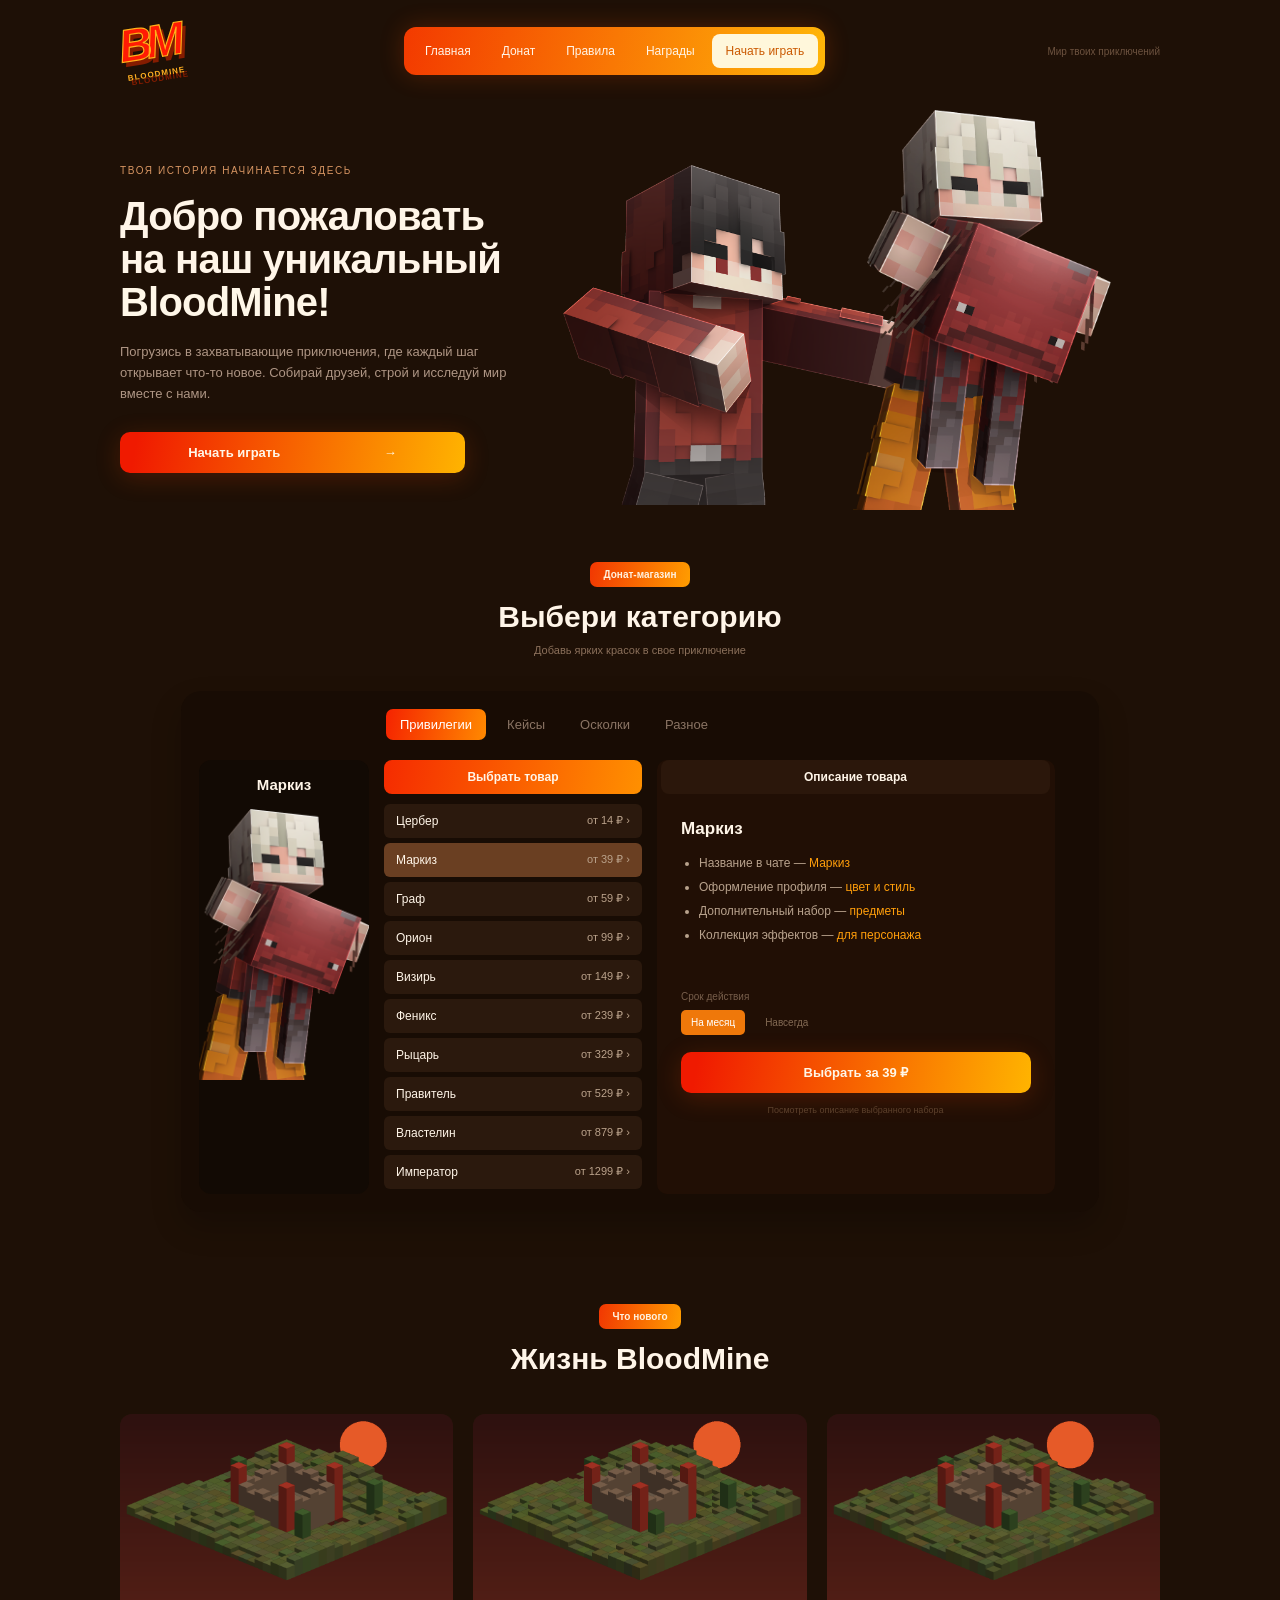
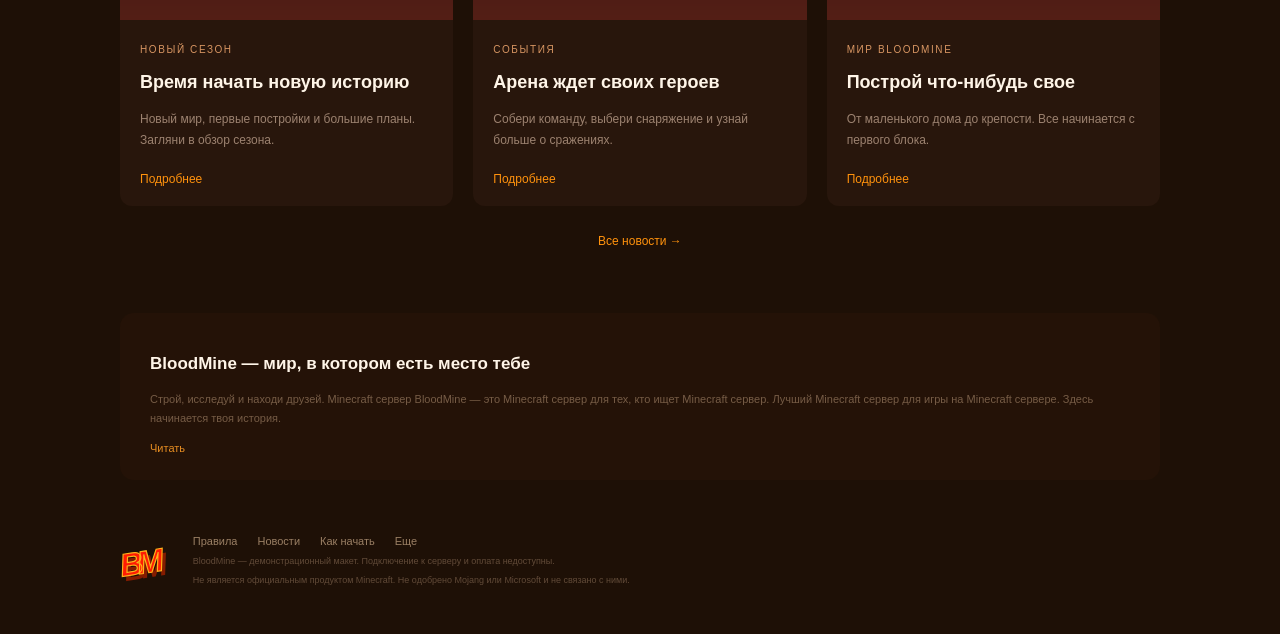
==== index.html @ 01358e1b "исходный сайт" ====
<!DOCTYPE html>
<html lang="en">
<head>
  <meta charset="UTF-8">
  <title>Главная</title>
  <meta name="description" content="Лучший Minecraft сервер. Minecraft сервер, играть Minecraft, сервер Minecraft, лучший сервер.">
  <meta name="keywords" content="minecraft, сервер, сервер майнкрафт, майнкрафт сервер, лучший сервер, донат, minecraft сервер">
  <script src="assets/js/catalog.js"></script>
  <script src="assets/js/widgets.js"></script>
  <link rel="stylesheet" href="assets/css/components.css">
  <link rel="stylesheet" href="assets/css/styles.css">
</head>
<body>
    <div class="header wrap">
      <a class="logo" href="index.html">BM<span>BLOODMINE</span></a>
      <div class="nav">
        <a href="index.html">Главная</a><a href="index.html#shop">Донат</a><a href="rules.html">Правила</a><a href="rewards.html">Награды</a>
        <a class="nav-light" href="how-to-play.html">Начать играть</a>
      </div>
      <div class="header-note">Мир твоих приключений</div>
    </div>
    <div class="hero wrap">
      <div class="hero-copy"><span class="eyebrow">Твоя история начинается здесь</span><h2>Добро пожаловать<br>на наш уникальный<br><span>BloodMine!</span></h2>
      <p>Погрузись в захватывающие приключения, где каждый шаг открывает что-то новое. Собирай друзей, строй и исследуй мир вместе с нами.</p>
      <a class="orange hero-button" href="how-to-play.html">Начать играть <span>→</span></a></div>
      <div class="hero-players"><img class="hero-back" src="assets/images/hero-secondary.png"><img class="hero-front" src="assets/images/player.png"></div>
    </div>
    <div class="shop-section wrap" id="shop">
      <div class="section-title"><span class="pill">Донат-магазин</span><h2>Выбери категорию</h2><p>Добавь ярких красок в свое приключение</p></div>
      <div class="store">
        <div class="tabs"><div class="tab active" data-category="ranks" onclick="setCategory('ranks')">Привилегии</div><div class="tab" data-category="cases" onclick="setCategory('cases')">Кейсы</div><div class="tab" data-category="shards" onclick="setCategory('shards')">Осколки</div><div class="tab" data-category="other" onclick="setCategory('other')">Разное</div></div>
        <div class="store-body"><div class="store-preview"><h4 id="preview-name">Маркиз</h4><img id="preview-image" src="assets/images/player.png"></div>
          <div class="product-column"><div class="column-heading">Выбрать товар</div><div id="product-list"></div></div>
          <div class="description-column"><div class="column-heading secondary">Описание товара</div><h4 id="product-name">Маркиз</h4><div id="product-description"></div><div class="term-label">Срок действия</div><div class="terms"><span class="selected" onclick="setTerm(this,'На месяц')">На месяц</span><span onclick="setTerm(this,'Навсегда')">Навсегда</span></div><button id="choose-product" class="orange" onclick="selectProduct()">Выбрать за 39 ₽</button><p class="fineprint">Посмотреть описание выбранного набора</p></div>
        </div>
      </div>
    </div>
    <div class="wrap news-section"><div class="section-title"><span class="pill">Что нового</span><h2>Жизнь BloodMine</h2></div><div class="news-grid">
        <div class="news-card"><img src="assets/images/season.png"><div class="news-copy"><span class="eyebrow">Новый сезон</span><h4>Время начать новую историю</h4><p>Новый мир, первые постройки и большие планы. Загляни в обзор сезона.</p><a href="article.html">Подробнее</a></div></div>
        <div class="news-card"><img src="assets/images/arena.png"><div class="news-copy"><span class="eyebrow">События</span><h4>Арена ждет своих героев</h4><p>Собери команду, выбери снаряжение и узнай больше о сражениях.</p><a href="article.html">Подробнее</a></div></div>
        <div class="news-card"><img src="assets/images/world.png"><div class="news-copy"><span class="eyebrow">Мир BloodMine</span><h4>Построй что-нибудь свое</h4><p>От маленького дома до крепости. Все начинается с первого блока.</p><a href="article.html">Подробнее</a></div></div>
      </div><a class="text-link" href="news.html">Все новости →</a></div>
    <div class="wrap about"><h4>BloodMine — мир, в котором есть место тебе</h4><p>Строй, исследуй и находи друзей. Minecraft сервер BloodMine — это Minecraft сервер для тех, кто ищет Minecraft сервер. Лучший Minecraft сервер для игры на Minecraft сервере. Здесь начинается твоя история.</p><a href="rules.html">Читать</a></div>
    <div class="footer wrap">
      <a class="logo small-logo" href="index.html">BM</a>
      <div><div class="footer-links"><a href="rules.html">Правила</a><a href="news.html">Новости</a><a href="how-to-play.html">Как начать</a><a href="archive.html">Еще</a></div>
      <p>BloodMine — демонстрационный макет. Подключение к серверу и оплата недоступны.</p>
      <p>Не является официальным продуктом Minecraft. Не одобрено Mojang или Microsoft и не связано с ними.</p></div>
    </div>
    <div class="overlay" id="dialog"><div class="modal"><div class="modal-close" onclick="closeDialog()">×</div><div class="pill">BloodMine</div><h2 id="dialog-title">Информация</h2><p id="dialog-text"></p><button class="orange" onclick="closeDialog()">Понятно</button></div></div>
    <div class="toast" id="toast"></div>
    <script src="assets/js/app.js"></script><script src="assets/js/effects.js"></script>
</body>
</html>
---- assets/css/components.css ----
.container {
    width: 960px;
    margin: 0 auto;
}

.card {
    padding: 15px;
}

.button {
    color: #fff;
    background: orange;
}

.inventory-slot-0 {
    padding: 4px;
    margin: 0px;
    border: 1px solid #392414;
    border-radius: 0px;
    background-position: 0px 0px;
}

.inventory-slot-1 {
    padding: 5px;
    margin: 1px;
    border: 1px solid #392414;
    border-radius: 1px;
    background-position: 1px 1px;
}

.inventory-slot-2 {
    padding: 6px;
    margin: 2px;
    border: 1px solid #392414;
    border-radius: 2px;
    background-position: 2px 2px;
}

.inventory-slot-3 {
    padding: 7px;
    margin: 3px;
    border: 1px solid #392414;
    border-radius: 3px;
    background-position: 3px 3px;
}

.inventory-slot-4 {
    padding: 8px;
    margin: 4px;
    border: 1px solid #392414;
    border-radius: 4px;
    background-position: 4px 4px;
}

.inventory-slot-5 {
    padding: 9px;
    margin: 5px;
    border: 1px solid #392414;
    border-radius: 5px;
    background-position: 5px 5px;
}

.inventory-slot-6 {
    padding: 10px;
    margin: 0px;
    border: 1px solid #392414;
    border-radius: 6px;
    background-position: 6px 6px;
}

.inventory-slot-7 {
    padding: 11px;
    margin: 1px;
    border: 1px solid #392414;
    border-radius: 7px;
    background-position: 7px 7px;
}

.inventory-slot-8 {
    padding: 4px;
    margin: 2px;
    border: 1px solid #392414;
    border-radius: 8px;
    background-position: 8px 8px;
}

.inventory-slot-9 {
    padding: 5px;
    margin: 3px;
    border: 1px solid #392414;
    border-radius: 9px;
    background-position: 9px 9px;
}

.inventory-slot-10 {
    padding: 6px;
    margin: 4px;
    border: 1px solid #392414;
    border-radius: 10px;
    background-position: 10px 10px;
}

.inventory-slot-11 {
    padding: 7px;
    margin: 5px;
    border: 1px solid #392414;
    border-radius: 11px;
    background-position: 11px 11px;
}

.inventory-slot-12 {
    padding: 8px;
    margin: 0px;
    border: 1px solid #392414;
    border-radius: 12px;
    background-position: 12px 12px;
}

.inventory-slot-13 {
    padding: 9px;
    margin: 1px;
    border: 1px solid #392414;
    border-radius: 13px;
    background-position: 13px 13px;
}

.inventory-slot-14 {
    padding: 10px;
    margin: 2px;
    border: 1px solid #392414;
    border-radius: 0px;
    background-position: 14px 14px;
}

.inventory-slot-15 {
    padding: 11px;
    margin: 3px;
    border: 1px solid #392414;
    border-radius: 1px;
    background-position: 15px 15px;
}

.inventory-slot-16 {
    padding: 4px;
    margin: 4px;
    border: 1px solid #392414;
    border-radius: 2px;
    background-position: 16px 16px;
}

.inventory-slot-17 {
    padding: 5px;
    margin: 5px;
    border: 1px solid #392414;
    border-radius: 3px;
    background-position: 17px 17px;
}

.inventory-slot-18 {
    padding: 6px;
    margin: 0px;
    border: 1px solid #392414;
    border-radius: 4px;
    background-position: 18px 18px;
}

.inventory-slot-19 {
    padding: 7px;
    margin: 1px;
    border: 1px solid #392414;
    border-radius: 5px;
    background-position: 19px 19px;
}

.inventory-slot-20 {
    padding: 8px;
    margin: 2px;
    border: 1px solid #392414;
    border-radius: 6px;
    background-position: 20px 20px;
}

.inventory-slot-21 {
    padding: 9px;
    margin: 3px;
    border: 1px solid #392414;
    border-radius: 7px;
    background-position: 21px 21px;
}

.inventory-slot-22 {
    padding: 10px;
    margin: 4px;
    border: 1px solid #392414;
    border-radius: 8px;
    background-position: 22px 22px;
}

.inventory-slot-23 {
    padding: 11px;
    margin: 5px;
    border: 1px solid #392414;
    border-radius: 9px;
    background-position: 23px 23px;
}

.inventory-slot-24 {
    padding: 4px;
    margin: 0px;
    border: 1px solid #392414;
    border-radius: 10px;
    background-position: 24px 24px;
}

.inventory-slot-25 {
    padding: 5px;
    margin: 1px;
    border: 1px solid #392414;
    border-radius: 11px;
    background-position: 25px 25px;
}

.inventory-slot-26 {
    padding: 6px;
    margin: 2px;
    border: 1px solid #392414;
    border-radius: 12px;
    background-position: 26px 26px;
}

.inventory-slot-27 {
    padding: 7px;
    margin: 3px;
    border: 1px solid #392414;
    border-radius: 13px;
    background-position: 27px 27px;
}

.inventory-slot-28 {
    padding: 8px;
    margin: 4px;
    border: 1px solid #392414;
    border-radius: 0px;
    background-position: 28px 28px;
}

.inventory-slot-29 {
    padding: 9px;
    margin: 5px;
    border: 1px solid #392414;
    border-radius: 1px;
    background-position: 29px 29px;
}

.inventory-slot-30 {
    padding: 10px;
    margin: 0px;
    border: 1px solid #392414;
    border-radius: 2px;
    background-position: 30px 30px;
}

.inventory-slot-31 {
    padding: 11px;
    margin: 1px;
    border: 1px solid #392414;
    border-radius: 3px;
    background-position: 31px 31px;
}

.inventory-slot-32 {
    padding: 4px;
    margin: 2px;
    border: 1px solid #392414;
    border-radius: 4px;
    background-position: 32px 32px;
}

.inventory-slot-33 {
    padding: 5px;
    margin: 3px;
    border: 1px solid #392414;
    border-radius: 5px;
    background-position: 33px 33px;
}

.inventory-slot-34 {
    padding: 6px;
    margin: 4px;
    border: 1px solid #392414;
    border-radius: 6px;
    background-position: 34px 34px;
}

.inventory-slot-35 {
    padding: 7px;
    margin: 5px;
    border: 1px solid #392414;
    border-radius: 7px;
    background-position: 35px 35px;
}

.inventory-slot-36 {
    padding: 8px;
    margin: 0px;
    border: 1px solid #392414;
    border-radius: 8px;
    background-position: 36px 36px;
}

.inventory-slot-37 {
    padding: 9px;
    margin: 1px;
    border: 1px solid #392414;
    border-radius: 9px;
    background-position: 37px 37px;
}

.inventory-slot-38 {
    padding: 10px;
    margin: 2px;
    border: 1px solid #392414;
    border-radius: 10px;
    background-position: 38px 38px;
}

.inventory-slot-39 {
    padding: 11px;
    margin: 3px;
    border: 1px solid #392414;
    border-radius: 11px;
    background-position: 39px 39px;
}

.inventory-slot-40 {
    padding: 4px;
    margin: 4px;
    border: 1px solid #392414;
    border-radius: 12px;
    background-position: 40px 40px;
}

.inventory-slot-41 {
    padding: 5px;
    margin: 5px;
    border: 1px solid #392414;
    border-radius: 13px;
    background-position: 41px 41px;
}

.inventory-slot-42 {
    padding: 6px;
    margin: 0px;
    border: 1px solid #392414;
    border-radius: 0px;
    background-position: 42px 42px;
}

.inventory-slot-43 {
    padding: 7px;
    margin: 1px;
    border: 1px solid #392414;
    border-radius: 1px;
    background-position: 43px 43px;
}

.inventory-slot-44 {
    padding: 8px;
    margin: 2px;
    border: 1px solid #392414;
    border-radius: 2px;
    background-position: 44px 44px;
}

.inventory-slot-45 {
    padding: 9px;
    margin: 3px;
    border: 1px solid #392414;
    border-radius: 3px;
    background-position: 45px 45px;
}

.inventory-slot-46 {
    padding: 10px;
    margin: 4px;
    border: 1px solid #392414;
    border-radius: 4px;
    background-position: 46px 46px;
}

.inventory-slot-47 {
    padding: 11px;
    margin: 5px;
    border: 1px solid #392414;
    border-radius: 5px;
    background-position: 47px 47px;
}

.inventory-slot-48 {
    padding: 4px;
    margin: 0px;
    border: 1px solid #392414;
    border-radius: 6px;
    background-position: 48px 48px;
}

.inventory-slot-49 {
    padding: 5px;
    margin: 1px;
    border: 1px solid #392414;
    border-radius: 7px;
    background-position: 49px 49px;
}

.inventory-slot-50 {
    padding: 6px;
    margin: 2px;
    border: 1px solid #392414;
    border-radius: 8px;
    background-position: 50px 50px;
}

.inventory-slot-51 {
    padding: 7px;
    margin: 3px;
    border: 1px solid #392414;
    border-radius: 9px;
    background-position: 51px 51px;
}

.inventory-slot-52 {
    padding: 8px;
    margin: 4px;
    border: 1px solid #392414;
    border-radius: 10px;
    background-position: 52px 52px;
}

.inventory-slot-53 {
    padding: 9px;
    margin: 5px;
    border: 1px solid #392414;
    border-radius: 11px;
    background-position: 53px 53px;
}

.inventory-slot-54 {
    padding: 10px;
    margin: 0px;
    border: 1px solid #392414;
    border-radius: 12px;
    background-position: 54px 54px;
}

.inventory-slot-55 {
    padding: 11px;
    margin: 1px;
    border: 1px solid #392414;
    border-radius: 13px;
    background-position: 55px 55px;
}

.inventory-slot-56 {
    padding: 4px;
    margin: 2px;
    border: 1px solid #392414;
    border-radius: 0px;
    background-position: 56px 56px;
}

.inventory-slot-57 {
    padding: 5px;
    margin: 3px;
    border: 1px solid #392414;
    border-radius: 1px;
    background-position: 57px 57px;
}

.inventory-slot-58 {
    padding: 6px;
    margin: 4px;
    border: 1px solid #392414;
    border-radius: 2px;
    background-position: 58px 58px;
}

.inventory-slot-59 {
    padding: 7px;
    margin: 5px;
    border: 1px solid #392414;
    border-radius: 3px;
    background-position: 59px 59px;
}

.inventory-slot-60 {
    padding: 8px;
    margin: 0px;
    border: 1px solid #392414;
    border-radius: 4px;
    background-position: 60px 60px;
}

.inventory-slot-61 {
    padding: 9px;
    margin: 1px;
    border: 1px solid #392414;
    border-radius: 5px;
    background-position: 61px 61px;
}

.inventory-slot-62 {
    padding: 10px;
    margin: 2px;
    border: 1px solid #392414;
    border-radius: 6px;
    background-position: 62px 62px;
}

.inventory-slot-63 {
    padding: 11px;
    margin: 3px;
    border: 1px solid #392414;
    border-radius: 7px;
    background-position: 63px 63px;
}

.inventory-slot-64 {
    padding: 4px;
    margin: 4px;
    border: 1px solid #392414;
    border-radius: 8px;
    background-position: 64px 64px;
}

.inventory-slot-65 {
    padding: 5px;
    margin: 5px;
    border: 1px solid #392414;
    border-radius: 9px;
    background-position: 65px 65px;
}

.inventory-slot-66 {
    padding: 6px;
    margin: 0px;
    border: 1px solid #392414;
    border-radius: 10px;
    background-position: 66px 66px;
}

.inventory-slot-67 {
    padding: 7px;
    margin: 1px;
    border: 1px solid #392414;
    border-radius: 11px;
    background-position: 67px 67px;
}

.inventory-slot-68 {
    padding: 8px;
    margin: 2px;
    border: 1px solid #392414;
    border-radius: 12px;
    background-position: 68px 68px;
}

.inventory-slot-69 {
    padding: 9px;
    margin: 3px;
    border: 1px solid #392414;
    border-radius: 13px;
    background-position: 69px 69px;
}

.inventory-slot-70 {
    padding: 10px;
    margin: 4px;
    border: 1px solid #392414;
    border-radius: 0px;
    background-position: 70px 70px;
}

.inventory-slot-71 {
    padding: 11px;
    margin: 5px;
    border: 1px solid #392414;
    border-radius: 1px;
    background-position: 71px 71px;
}

.inventory-slot-72 {
    padding: 4px;
    margin: 0px;
    border: 1px solid #392414;
    border-radius: 2px;
    background-position: 72px 72px;
}

.inventory-slot-73 {
    padding: 5px;
    margin: 1px;
    border: 1px solid #392414;
    border-radius: 3px;
    background-position: 73px 73px;
}

.inventory-slot-74 {
    padding: 6px;
    margin: 2px;
    border: 1px solid #392414;
    border-radius: 4px;
    background-position: 74px 74px;
}

.inventory-slot-75 {
    padding: 7px;
    margin: 3px;
    border: 1px solid #392414;
    border-radius: 5px;
    background-position: 75px 75px;
}

.inventory-slot-76 {
    padding: 8px;
    margin: 4px;
    border: 1px solid #392414;
    border-radius: 6px;
    background-position: 76px 76px;
}

.inventory-slot-77 {
    padding: 9px;
    margin: 5px;
    border: 1px solid #392414;
    border-radius: 7px;
    background-position: 77px 77px;
}

.inventory-slot-78 {
    padding: 10px;
    margin: 0px;
    border: 1px solid #392414;
    border-radius: 8px;
    background-position: 78px 78px;
}

.inventory-slot-79 {
    padding: 11px;
    margin: 1px;
    border: 1px solid #392414;
    border-radius: 9px;
    background-position: 79px 79px;
}

.inventory-slot-80 {
    padding: 4px;
    margin: 2px;
    border: 1px solid #392414;
    border-radius: 10px;
    background-position: 80px 0px;
}

.inventory-slot-81 {
    padding: 5px;
    margin: 3px;
    border: 1px solid #392414;
    border-radius: 11px;
    background-position: 81px 1px;
}

.inventory-slot-82 {
    padding: 6px;
    margin: 4px;
    border: 1px solid #392414;
    border-radius: 12px;
    background-position: 82px 2px;
}

.inventory-slot-83 {
    padding: 7px;
    margin: 5px;
    border: 1px solid #392414;
    border-radius: 13px;
    background-position: 83px 3px;
}

.inventory-slot-84 {
    padding: 8px;
    margin: 0px;
    border: 1px solid #392414;
    border-radius: 0px;
    background-position: 84px 4px;
}

.inventory-slot-85 {
    padding: 9px;
    margin: 1px;
    border: 1px solid #392414;
    border-radius: 1px;
    background-position: 85px 5px;
}

.inventory-slot-86 {
    padding: 10px;
    margin: 2px;
    border: 1px solid #392414;
    border-radius: 2px;
    background-position: 86px 6px;
}

.inventory-slot-87 {
    padding: 11px;
    margin: 3px;
    border: 1px solid #392414;
    border-radius: 3px;
    background-position: 87px 7px;
}

.inventory-slot-88 {
    padding: 4px;
    margin: 4px;
    border: 1px solid #392414;
    border-radius: 4px;
    background-position: 88px 8px;
}

.inventory-slot-89 {
    padding: 5px;
    margin: 5px;
    border: 1px solid #392414;
    border-radius: 5px;
    background-position: 89px 9px;
}

.inventory-slot-90 {
    padding: 6px;
    margin: 0px;
    border: 1px solid #392414;
    border-radius: 6px;
    background-position: 90px 10px;
}

.inventory-slot-91 {
    padding: 7px;
    margin: 1px;
    border: 1px solid #392414;
    border-radius: 7px;
    background-position: 91px 11px;
}

.inventory-slot-92 {
    padding: 8px;
    margin: 2px;
    border: 1px solid #392414;
    border-radius: 8px;
    background-position: 92px 12px;
}

.inventory-slot-93 {
    padding: 9px;
    margin: 3px;
    border: 1px solid #392414;
    border-radius: 9px;
    background-position: 93px 13px;
}

.inventory-slot-94 {
    padding: 10px;
    margin: 4px;
    border: 1px solid #392414;
    border-radius: 10px;
    background-position: 94px 14px;
}

.inventory-slot-95 {
    padding: 11px;
    margin: 5px;
    border: 1px solid #392414;
    border-radius: 11px;
    background-position: 95px 15px;
}

.inventory-slot-96 {
    padding: 4px;
    margin: 0px;
    border: 1px solid #392414;
    border-radius: 12px;
    background-position: 96px 16px;
}

.inventory-slot-97 {
    padding: 5px;
    margin: 1px;
    border: 1px solid #392414;
    border-radius: 13px;
    background-position: 97px 17px;
}

.inventory-slot-98 {
    padding: 6px;
    margin: 2px;
    border: 1px solid #392414;
    border-radius: 0px;
    background-position: 98px 18px;
}

.inventory-slot-99 {
    padding: 7px;
    margin: 3px;
    border: 1px solid #392414;
    border-radius: 1px;
    background-position: 99px 19px;
}

.inventory-slot-100 {
    padding: 8px;
    margin: 4px;
    border: 1px solid #392414;
    border-radius: 2px;
    background-position: 100px 20px;
}

.inventory-slot-101 {
    padding: 9px;
    margin: 5px;
    border: 1px solid #392414;
    border-radius: 3px;
    background-position: 101px 21px;
}

.inventory-slot-102 {
    padding: 10px;
    margin: 0px;
    border: 1px solid #392414;
    border-radius: 4px;
    background-position: 102px 22px;
}

.inventory-slot-103 {
    padding: 11px;
    margin: 1px;
    border: 1px solid #392414;
    border-radius: 5px;
    background-position: 103px 23px;
}

.inventory-slot-104 {
    padding: 4px;
    margin: 2px;
    border: 1px solid #392414;
    border-radius: 6px;
    background-position: 104px 24px;
}

.inventory-slot-105 {
    padding: 5px;
    margin: 3px;
    border: 1px solid #392414;
    border-radius: 7px;
    background-position: 105px 25px;
}

.inventory-slot-106 {
    padding: 6px;
    margin: 4px;
    border: 1px solid #392414;
    border-radius: 8px;
    background-position: 106px 26px;
}

.inventory-slot-107 {
    padding: 7px;
    margin: 5px;
    border: 1px solid #392414;
    border-radius: 9px;
    background-position: 107px 27px;
}

.inventory-slot-108 {
    padding: 8px;
    margin: 0px;
    border: 1px solid #392414;
    border-radius: 10px;
    background-position: 108px 28px;
}

.inventory-slot-109 {
    padding: 9px;
    margin: 1px;
    border: 1px solid #392414;
    border-radius: 11px;
    background-position: 109px 29px;
}

.inventory-slot-110 {
    padding: 10px;
    margin: 2px;
    border: 1px solid #392414;
    border-radius: 12px;
    background-position: 110px 30px;
}

.inventory-slot-111 {
    padding: 11px;
    margin: 3px;
    border: 1px solid #392414;
    border-radius: 13px;
    background-position: 111px 31px;
}

.inventory-slot-112 {
    padding: 4px;
    margin: 4px;
    border: 1px solid #392414;
    border-radius: 0px;
    background-position: 112px 32px;
}

.inventory-slot-113 {
    padding: 5px;
    margin: 5px;
    border: 1px solid #392414;
    border-radius: 1px;
    background-position: 113px 33px;
}

.inventory-slot-114 {
    padding: 6px;
    margin: 0px;
    border: 1px solid #392414;
    border-radius: 2px;
    background-position: 114px 34px;
}

.inventory-slot-115 {
    padding: 7px;
    margin: 1px;
    border: 1px solid #392414;
    border-radius: 3px;
    background-position: 115px 35px;
}

.inventory-slot-116 {
    padding: 8px;
    margin: 2px;
    border: 1px solid #392414;
    border-radius: 4px;
    background-position: 116px 36px;
}

.inventory-slot-117 {
    padding: 9px;
    margin: 3px;
    border: 1px solid #392414;
    border-radius: 5px;
    background-position: 117px 37px;
}

.inventory-slot-118 {
    padding: 10px;
    margin: 4px;
    border: 1px solid #392414;
    border-radius: 6px;
    background-position: 118px 38px;
}

.inventory-slot-119 {
    padding: 11px;
    margin: 5px;
    border: 1px solid #392414;
    border-radius: 7px;
    background-position: 119px 39px;
}

.inventory-slot-120 {
    padding: 4px;
    margin: 0px;
    border: 1px solid #392414;
    border-radius: 8px;
    background-position: 0px 40px;
}

.inventory-slot-121 {
    padding: 5px;
    margin: 1px;
    border: 1px solid #392414;
    border-radius: 9px;
    background-position: 1px 41px;
}

.inventory-slot-122 {
    padding: 6px;
    margin: 2px;
    border: 1px solid #392414;
    border-radius: 10px;
    background-position: 2px 42px;
}

.inventory-slot-123 {
    padding: 7px;
    margin: 3px;
    border: 1px solid #392414;
    border-radius: 11px;
    background-position: 3px 43px;
}

.inventory-slot-124 {
    padding: 8px;
    margin: 4px;
    border: 1px solid #392414;
    border-radius: 12px;
    background-position: 4px 44px;
}

.inventory-slot-125 {
    padding: 9px;
    margin: 5px;
    border: 1px solid #392414;
    border-radius: 13px;
    background-position: 5px 45px;
}

.inventory-slot-126 {
    padding: 10px;
    margin: 0px;
    border: 1px solid #392414;
    border-radius: 0px;
    background-position: 6px 46px;
}

.inventory-slot-127 {
    padding: 11px;
    margin: 1px;
    border: 1px solid #392414;
    border-radius: 1px;
    background-position: 7px 47px;
}

.inventory-slot-128 {
    padding: 4px;
    margin: 2px;
    border: 1px solid #392414;
    border-radius: 2px;
    background-position: 8px 48px;
}

.inventory-slot-129 {
    padding: 5px;
    margin: 3px;
    border: 1px solid #392414;
    border-radius: 3px;
    background-position: 9px 49px;
}

.inventory-slot-130 {
    padding: 6px;
    margin: 4px;
    border: 1px solid #392414;
    border-radius: 4px;
    background-position: 10px 50px;
}

.inventory-slot-131 {
    padding: 7px;
    margin: 5px;
    border: 1px solid #392414;
    border-radius: 5px;
    background-position: 11px 51px;
}

.inventory-slot-132 {
    padding: 8px;
    margin: 0px;
    border: 1px solid #392414;
    border-radius: 6px;
    background-position: 12px 52px;
}

.inventory-slot-133 {
    padding: 9px;
    margin: 1px;
    border: 1px solid #392414;
    border-radius: 7px;
    background-position: 13px 53px;
}

.inventory-slot-134 {
    padding: 10px;
    margin: 2px;
    border: 1px solid #392414;
    border-radius: 8px;
    background-position: 14px 54px;
}

.inventory-slot-135 {
    padding: 11px;
    margin: 3px;
    border: 1px solid #392414;
    border-radius: 9px;
    background-position: 15px 55px;
}

.inventory-slot-136 {
    padding: 4px;
    margin: 4px;
    border: 1px solid #392414;
    border-radius: 10px;
    background-position: 16px 56px;
}

.inventory-slot-137 {
    padding: 5px;
    margin: 5px;
    border: 1px solid #392414;
    border-radius: 11px;
    background-position: 17px 57px;
}

.inventory-slot-138 {
    padding: 6px;
    margin: 0px;
    border: 1px solid #392414;
    border-radius: 12px;
    background-position: 18px 58px;
}

.inventory-slot-139 {
    padding: 7px;
    margin: 1px;
    border: 1px solid #392414;
    border-radius: 13px;
    background-position: 19px 59px;
}

.inventory-slot-140 {
    padding: 8px;
    margin: 2px;
    border: 1px solid #392414;
    border-radius: 0px;
    background-position: 20px 60px;
}

.inventory-slot-141 {
    padding: 9px;
    margin: 3px;
    border: 1px solid #392414;
    border-radius: 1px;
    background-position: 21px 61px;
}

.inventory-slot-142 {
    padding: 10px;
    margin: 4px;
    border: 1px solid #392414;
    border-radius: 2px;
    background-position: 22px 62px;
}

.inventory-slot-143 {
    padding: 11px;
    margin: 5px;
    border: 1px solid #392414;
    border-radius: 3px;
    background-position: 23px 63px;
}

.inventory-slot-144 {
    padding: 4px;
    margin: 0px;
    border: 1px solid #392414;
    border-radius: 4px;
    background-position: 24px 64px;
}

.inventory-slot-145 {
    padding: 5px;
    margin: 1px;
    border: 1px solid #392414;
    border-radius: 5px;
    background-position: 25px 65px;
}

.inventory-slot-146 {
    padding: 6px;
    margin: 2px;
    border: 1px solid #392414;
    border-radius: 6px;
    background-position: 26px 66px;
}

.inventory-slot-147 {
    padding: 7px;
    margin: 3px;
    border: 1px solid #392414;
    border-radius: 7px;
    background-position: 27px 67px;
}

.inventory-slot-148 {
    padding: 8px;
    margin: 4px;
    border: 1px solid #392414;
    border-radius: 8px;
    background-position: 28px 68px;
}

.inventory-slot-149 {
    padding: 9px;
    margin: 5px;
    border: 1px solid #392414;
    border-radius: 9px;
    background-position: 29px 69px;
}

.inventory-slot-150 {
    padding: 10px;
    margin: 0px;
    border: 1px solid #392414;
    border-radius: 10px;
    background-position: 30px 70px;
}

.inventory-slot-151 {
    padding: 11px;
    margin: 1px;
    border: 1px solid #392414;
    border-radius: 11px;
    background-position: 31px 71px;
}

.inventory-slot-152 {
    padding: 4px;
    margin: 2px;
    border: 1px solid #392414;
    border-radius: 12px;
    background-position: 32px 72px;
}

.inventory-slot-153 {
    padding: 5px;
    margin: 3px;
    border: 1px solid #392414;
    border-radius: 13px;
    background-position: 33px 73px;
}

.inventory-slot-154 {
    padding: 6px;
    margin: 4px;
    border: 1px solid #392414;
    border-radius: 0px;
    background-position: 34px 74px;
}

.inventory-slot-155 {
    padding: 7px;
    margin: 5px;
    border: 1px solid #392414;
    border-radius: 1px;
    background-position: 35px 75px;
}

.inventory-slot-156 {
    padding: 8px;
    margin: 0px;
    border: 1px solid #392414;
    border-radius: 2px;
    background-position: 36px 76px;
}

.inventory-slot-157 {
    padding: 9px;
    margin: 1px;
    border: 1px solid #392414;
    border-radius: 3px;
    background-position: 37px 77px;
}

.inventory-slot-158 {
    padding: 10px;
    margin: 2px;
    border: 1px solid #392414;
    border-radius: 4px;
    background-position: 38px 78px;
}

.inventory-slot-159 {
    padding: 11px;
    margin: 3px;
    border: 1px solid #392414;
    border-radius: 5px;
    background-position: 39px 79px;
}

.inventory-slot-160 {
    padding: 4px;
    margin: 4px;
    border: 1px solid #392414;
    border-radius: 6px;
    background-position: 40px 0px;
}

.inventory-slot-161 {
    padding: 5px;
    margin: 5px;
    border: 1px solid #392414;
    border-radius: 7px;
    background-position: 41px 1px;
}

.inventory-slot-162 {
    padding: 6px;
    margin: 0px;
    border: 1px solid #392414;
    border-radius: 8px;
    background-position: 42px 2px;
}

.inventory-slot-163 {
    padding: 7px;
    margin: 1px;
    border: 1px solid #392414;
    border-radius: 9px;
    background-position: 43px 3px;
}

.inventory-slot-164 {
    padding: 8px;
    margin: 2px;
    border: 1px solid #392414;
    border-radius: 10px;
    background-position: 44px 4px;
}

.inventory-slot-165 {
    padding: 9px;
    margin: 3px;
    border: 1px solid #392414;
    border-radius: 11px;
    background-position: 45px 5px;
}

.inventory-slot-166 {
    padding: 10px;
    margin: 4px;
    border: 1px solid #392414;
    border-radius: 12px;
    background-position: 46px 6px;
}

.inventory-slot-167 {
    padding: 11px;
    margin: 5px;
    border: 1px solid #392414;
    border-radius: 13px;
    background-position: 47px 7px;
}

.inventory-slot-168 {
    padding: 4px;
    margin: 0px;
    border: 1px solid #392414;
    border-radius: 0px;
    background-position: 48px 8px;
}

.inventory-slot-169 {
    padding: 5px;
    margin: 1px;
    border: 1px solid #392414;
    border-radius: 1px;
    background-position: 49px 9px;
}

.inventory-slot-170 {
    padding: 6px;
    margin: 2px;
    border: 1px solid #392414;
    border-radius: 2px;
    background-position: 50px 10px;
}

.inventory-slot-171 {
    padding: 7px;
    margin: 3px;
    border: 1px solid #392414;
    border-radius: 3px;
    background-position: 51px 11px;
}

.inventory-slot-172 {
    padding: 8px;
    margin: 4px;
    border: 1px solid #392414;
    border-radius: 4px;
    background-position: 52px 12px;
}

.inventory-slot-173 {
    padding: 9px;
    margin: 5px;
    border: 1px solid #392414;
    border-radius: 5px;
    background-position: 53px 13px;
}

.inventory-slot-174 {
    padding: 10px;
    margin: 0px;
    border: 1px solid #392414;
    border-radius: 6px;
    background-position: 54px 14px;
}

.inventory-slot-175 {
    padding: 11px;
    margin: 1px;
    border: 1px solid #392414;
    border-radius: 7px;
    background-position: 55px 15px;
}

.inventory-slot-176 {
    padding: 4px;
    margin: 2px;
    border: 1px solid #392414;
    border-radius: 8px;
    background-position: 56px 16px;
}

.inventory-slot-177 {
    padding: 5px;
    margin: 3px;
    border: 1px solid #392414;
    border-radius: 9px;
    background-position: 57px 17px;
}

.inventory-slot-178 {
    padding: 6px;
    margin: 4px;
    border: 1px solid #392414;
    border-radius: 10px;
    background-position: 58px 18px;
}

.inventory-slot-179 {
    padding: 7px;
    margin: 5px;
    border: 1px solid #392414;
    border-radius: 11px;
    background-position: 59px 19px;
}

.inventory-slot-180 {
    padding: 8px;
    margin: 0px;
    border: 1px solid #392414;
    border-radius: 12px;
    background-position: 60px 20px;
}

.inventory-slot-181 {
    padding: 9px;
    margin: 1px;
    border: 1px solid #392414;
    border-radius: 13px;
    background-position: 61px 21px;
}

.inventory-slot-182 {
    padding: 10px;
    margin: 2px;
    border: 1px solid #392414;
    border-radius: 0px;
    background-position: 62px 22px;
}

.inventory-slot-183 {
    padding: 11px;
    margin: 3px;
    border: 1px solid #392414;
    border-radius: 1px;
    background-position: 63px 23px;
}

.inventory-slot-184 {
    padding: 4px;
    margin: 4px;
    border: 1px solid #392414;
    border-radius: 2px;
    background-position: 64px 24px;
}

.inventory-slot-185 {
    padding: 5px;
    margin: 5px;
    border: 1px solid #392414;
    border-radius: 3px;
    background-position: 65px 25px;
}

.inventory-slot-186 {
    padding: 6px;
    margin: 0px;
    border: 1px solid #392414;
    border-radius: 4px;
    background-position: 66px 26px;
}

.inventory-slot-187 {
    padding: 7px;
    margin: 1px;
    border: 1px solid #392414;
    border-radius: 5px;
    background-position: 67px 27px;
}

.inventory-slot-188 {
    padding: 8px;
    margin: 2px;
    border: 1px solid #392414;
    border-radius: 6px;
    background-position: 68px 28px;
}

.inventory-slot-189 {
    padding: 9px;
    margin: 3px;
    border: 1px solid #392414;
    border-radius: 7px;
    background-position: 69px 29px;
}

.inventory-slot-190 {
    padding: 10px;
    margin: 4px;
    border: 1px solid #392414;
    border-radius: 8px;
    background-position: 70px 30px;
}

.inventory-slot-191 {
    padding: 11px;
    margin: 5px;
    border: 1px solid #392414;
    border-radius: 9px;
    background-position: 71px 31px;
}

.inventory-slot-192 {
    padding: 4px;
    margin: 0px;
    border: 1px solid #392414;
    border-radius: 10px;
    background-position: 72px 32px;
}

.inventory-slot-193 {
    padding: 5px;
    margin: 1px;
    border: 1px solid #392414;
    border-radius: 11px;
    background-position: 73px 33px;
}

.inventory-slot-194 {
    padding: 6px;
    margin: 2px;
    border: 1px solid #392414;
    border-radius: 12px;
    background-position: 74px 34px;
}

.inventory-slot-195 {
    padding: 7px;
    margin: 3px;
    border: 1px solid #392414;
    border-radius: 13px;
    background-position: 75px 35px;
}

.inventory-slot-196 {
    padding: 8px;
    margin: 4px;
    border: 1px solid #392414;
    border-radius: 0px;
    background-position: 76px 36px;
}

.inventory-slot-197 {
    padding: 9px;
    margin: 5px;
    border: 1px solid #392414;
    border-radius: 1px;
    background-position: 77px 37px;
}

.inventory-slot-198 {
    padding: 10px;
    margin: 0px;
    border: 1px solid #392414;
    border-radius: 2px;
    background-position: 78px 38px;
}

.inventory-slot-199 {
    padding: 11px;
    margin: 1px;
    border: 1px solid #392414;
    border-radius: 3px;
    background-position: 79px 39px;
}

.inventory-slot-200 {
    padding: 4px;
    margin: 2px;
    border: 1px solid #392414;
    border-radius: 4px;
    background-position: 80px 40px;
}

.inventory-slot-201 {
    padding: 5px;
    margin: 3px;
    border: 1px solid #392414;
    border-radius: 5px;
    background-position: 81px 41px;
}

.inventory-slot-202 {
    padding: 6px;
    margin: 4px;
    border: 1px solid #392414;
    border-radius: 6px;
    background-position: 82px 42px;
}

.inventory-slot-203 {
    padding: 7px;
    margin: 5px;
    border: 1px solid #392414;
    border-radius: 7px;
    background-position: 83px 43px;
}

.inventory-slot-204 {
    padding: 8px;
    margin: 0px;
    border: 1px solid #392414;
    border-radius: 8px;
    background-position: 84px 44px;
}

.inventory-slot-205 {
    padding: 9px;
    margin: 1px;
    border: 1px solid #392414;
    border-radius: 9px;
    background-position: 85px 45px;
}

.inventory-slot-206 {
    padding: 10px;
    margin: 2px;
    border: 1px solid #392414;
    border-radius: 10px;
    background-position: 86px 46px;
}

.inventory-slot-207 {
    padding: 11px;
    margin: 3px;
    border: 1px solid #392414;
    border-radius: 11px;
    background-position: 87px 47px;
}

.inventory-slot-208 {
    padding: 4px;
    margin: 4px;
    border: 1px solid #392414;
    border-radius: 12px;
    background-position: 88px 48px;
}

.inventory-slot-209 {
    padding: 5px;
    margin: 5px;
    border: 1px solid #392414;
    border-radius: 13px;
    background-position: 89px 49px;
}

.inventory-slot-210 {
    padding: 6px;
    margin: 0px;
    border: 1px solid #392414;
    border-radius: 0px;
    background-position: 90px 50px;
}

.inventory-slot-211 {
    padding: 7px;
    margin: 1px;
    border: 1px solid #392414;
    border-radius: 1px;
    background-position: 91px 51px;
}

.inventory-slot-212 {
    padding: 8px;
    margin: 2px;
    border: 1px solid #392414;
    border-radius: 2px;
    background-position: 92px 52px;
}

.inventory-slot-213 {
    padding: 9px;
    margin: 3px;
    border: 1px solid #392414;
    border-radius: 3px;
    background-position: 93px 53px;
}

.inventory-slot-214 {
    padding: 10px;
    margin: 4px;
    border: 1px solid #392414;
    border-radius: 4px;
    background-position: 94px 54px;
}

.inventory-slot-215 {
    padding: 11px;
    margin: 5px;
    border: 1px solid #392414;
    border-radius: 5px;
    background-position: 95px 55px;
}

.inventory-slot-216 {
    padding: 4px;
    margin: 0px;
    border: 1px solid #392414;
    border-radius: 6px;
    background-position: 96px 56px;
}

.inventory-slot-217 {
    padding: 5px;
    margin: 1px;
    border: 1px solid #392414;
    border-radius: 7px;
    background-position: 97px 57px;
}

.inventory-slot-218 {
    padding: 6px;
    margin: 2px;
    border: 1px solid #392414;
    border-radius: 8px;
    background-position: 98px 58px;
}

.inventory-slot-219 {
    padding: 7px;
    margin: 3px;
    border: 1px solid #392414;
    border-radius: 9px;
    background-position: 99px 59px;
}

.inventory-slot-220 {
    padding: 8px;
    margin: 4px;
    border: 1px solid #392414;
    border-radius: 10px;
    background-position: 100px 60px;
}

.inventory-slot-221 {
    padding: 9px;
    margin: 5px;
    border: 1px solid #392414;
    border-radius: 11px;
    background-position: 101px 61px;
}

.inventory-slot-222 {
    padding: 10px;
    margin: 0px;
    border: 1px solid #392414;
    border-radius: 12px;
    background-position: 102px 62px;
}

.inventory-slot-223 {
    padding: 11px;
    margin: 1px;
    border: 1px solid #392414;
    border-radius: 13px;
    background-position: 103px 63px;
}

.inventory-slot-224 {
    padding: 4px;
    margin: 2px;
    border: 1px solid #392414;
    border-radius: 0px;
    background-position: 104px 64px;
}

.inventory-slot-225 {
    padding: 5px;
    margin: 3px;
    border: 1px solid #392414;
    border-radius: 1px;
    background-position: 105px 65px;
}

.inventory-slot-226 {
    padding: 6px;
    margin: 4px;
    border: 1px solid #392414;
    border-radius: 2px;
    background-position: 106px 66px;
}

.inventory-slot-227 {
    padding: 7px;
    margin: 5px;
    border: 1px solid #392414;
    border-radius: 3px;
    background-position: 107px 67px;
}

.inventory-slot-228 {
    padding: 8px;
    margin: 0px;
    border: 1px solid #392414;
    border-radius: 4px;
    background-position: 108px 68px;
}

.inventory-slot-229 {
    padding: 9px;
    margin: 1px;
    border: 1px solid #392414;
    border-radius: 5px;
    background-position: 109px 69px;
}

.inventory-slot-230 {
    padding: 10px;
    margin: 2px;
    border: 1px solid #392414;
    border-radius: 6px;
    background-position: 110px 70px;
}

.inventory-slot-231 {
    padding: 11px;
    margin: 3px;
    border: 1px solid #392414;
    border-radius: 7px;
    background-position: 111px 71px;
}

.inventory-slot-232 {
    padding: 4px;
    margin: 4px;
    border: 1px solid #392414;
    border-radius: 8px;
    background-position: 112px 72px;
}

.inventory-slot-233 {
    padding: 5px;
    margin: 5px;
    border: 1px solid #392414;
    border-radius: 9px;
    background-position: 113px 73px;
}

.inventory-slot-234 {
    padding: 6px;
    margin: 0px;
    border: 1px solid #392414;
    border-radius: 10px;
    background-position: 114px 74px;
}

.inventory-slot-235 {
    padding: 7px;
    margin: 1px;
    border: 1px solid #392414;
    border-radius: 11px;
    background-position: 115px 75px;
}

.inventory-slot-236 {
    padding: 8px;
    margin: 2px;
    border: 1px solid #392414;
    border-radius: 12px;
    background-position: 116px 76px;
}

.inventory-slot-237 {
    padding: 9px;
    margin: 3px;
    border: 1px solid #392414;
    border-radius: 13px;
    background-position: 117px 77px;
}

.inventory-slot-238 {
    padding: 10px;
    margin: 4px;
    border: 1px solid #392414;
    border-radius: 0px;
    background-position: 118px 78px;
}

.inventory-slot-239 {
    padding: 11px;
    margin: 5px;
    border: 1px solid #392414;
    border-radius: 1px;
    background-position: 119px 79px;
}

.inventory-slot-240 {
    padding: 4px;
    margin: 0px;
    border: 1px solid #392414;
    border-radius: 2px;
    background-position: 0px 0px;
}

.inventory-slot-241 {
    padding: 5px;
    margin: 1px;
    border: 1px solid #392414;
    border-radius: 3px;
    background-position: 1px 1px;
}

.inventory-slot-242 {
    padding: 6px;
    margin: 2px;
    border: 1px solid #392414;
    border-radius: 4px;
    background-position: 2px 2px;
}

.inventory-slot-243 {
    padding: 7px;
    margin: 3px;
    border: 1px solid #392414;
    border-radius: 5px;
    background-position: 3px 3px;
}

.inventory-slot-244 {
    padding: 8px;
    margin: 4px;
    border: 1px solid #392414;
    border-radius: 6px;
    background-position: 4px 4px;
}

.inventory-slot-245 {
    padding: 9px;
    margin: 5px;
    border: 1px solid #392414;
    border-radius: 7px;
    background-position: 5px 5px;
}

.inventory-slot-246 {
    padding: 10px;
    margin: 0px;
    border: 1px solid #392414;
    border-radius: 8px;
    background-position: 6px 6px;
}

.inventory-slot-247 {
    padding: 11px;
    margin: 1px;
    border: 1px solid #392414;
    border-radius: 9px;
    background-position: 7px 7px;
}

.inventory-slot-248 {
    padding: 4px;
    margin: 2px;
    border: 1px solid #392414;
    border-radius: 10px;
    background-position: 8px 8px;
}

.inventory-slot-249 {
    padding: 5px;
    margin: 3px;
    border: 1px solid #392414;
    border-radius: 11px;
    background-position: 9px 9px;
}

.inventory-slot-250 {
    padding: 6px;
    margin: 4px;
    border: 1px solid #392414;
    border-radius: 12px;
    background-position: 10px 10px;
}

.inventory-slot-251 {
    padding: 7px;
    margin: 5px;
    border: 1px solid #392414;
    border-radius: 13px;
    background-position: 11px 11px;
}

.inventory-slot-252 {
    padding: 8px;
    margin: 0px;
    border: 1px solid #392414;
    border-radius: 0px;
    background-position: 12px 12px;
}

.inventory-slot-253 {
    padding: 9px;
    margin: 1px;
    border: 1px solid #392414;
    border-radius: 1px;
    background-position: 13px 13px;
}

.inventory-slot-254 {
    padding: 10px;
    margin: 2px;
    border: 1px solid #392414;
    border-radius: 2px;
    background-position: 14px 14px;
}

.inventory-slot-255 {
    padding: 11px;
    margin: 3px;
    border: 1px solid #392414;
    border-radius: 3px;
    background-position: 15px 15px;
}

.inventory-slot-256 {
    padding: 4px;
    margin: 4px;
    border: 1px solid #392414;
    border-radius: 4px;
    background-position: 16px 16px;
}

.inventory-slot-257 {
    padding: 5px;
    margin: 5px;
    border: 1px solid #392414;
    border-radius: 5px;
    background-position: 17px 17px;
}

.inventory-slot-258 {
    padding: 6px;
    margin: 0px;
    border: 1px solid #392414;
    border-radius: 6px;
    background-position: 18px 18px;
}

.inventory-slot-259 {
    padding: 7px;
    margin: 1px;
    border: 1px solid #392414;
    border-radius: 7px;
    background-position: 19px 19px;
}

.inventory-slot-260 {
    padding: 8px;
    margin: 2px;
    border: 1px solid #392414;
    border-radius: 8px;
    background-position: 20px 20px;
}

.inventory-slot-261 {
    padding: 9px;
    margin: 3px;
    border: 1px solid #392414;
    border-radius: 9px;
    background-position: 21px 21px;
}

.inventory-slot-262 {
    padding: 10px;
    margin: 4px;
    border: 1px solid #392414;
    border-radius: 10px;
    background-position: 22px 22px;
}

.inventory-slot-263 {
    padding: 11px;
    margin: 5px;
    border: 1px solid #392414;
    border-radius: 11px;
    background-position: 23px 23px;
}

.inventory-slot-264 {
    padding: 4px;
    margin: 0px;
    border: 1px solid #392414;
    border-radius: 12px;
    background-position: 24px 24px;
}

.inventory-slot-265 {
    padding: 5px;
    margin: 1px;
    border: 1px solid #392414;
    border-radius: 13px;
    background-position: 25px 25px;
}

.inventory-slot-266 {
    padding: 6px;
    margin: 2px;
    border: 1px solid #392414;
    border-radius: 0px;
    background-position: 26px 26px;
}

.inventory-slot-267 {
    padding: 7px;
    margin: 3px;
    border: 1px solid #392414;
    border-radius: 1px;
    background-position: 27px 27px;
}

.inventory-slot-268 {
    padding: 8px;
    margin: 4px;
    border: 1px solid #392414;
    border-radius: 2px;
    background-position: 28px 28px;
}

.inventory-slot-269 {
    padding: 9px;
    margin: 5px;
    border: 1px solid #392414;
    border-radius: 3px;
    background-position: 29px 29px;
}

.inventory-slot-270 {
    padding: 10px;
    margin: 0px;
    border: 1px solid #392414;
    border-radius: 4px;
    background-position: 30px 30px;
}

.inventory-slot-271 {
    padding: 11px;
    margin: 1px;
    border: 1px solid #392414;
    border-radius: 5px;
    background-position: 31px 31px;
}

.inventory-slot-272 {
    padding: 4px;
    margin: 2px;
    border: 1px solid #392414;
    border-radius: 6px;
    background-position: 32px 32px;
}

.inventory-slot-273 {
    padding: 5px;
    margin: 3px;
    border: 1px solid #392414;
    border-radius: 7px;
    background-position: 33px 33px;
}

.inventory-slot-274 {
    padding: 6px;
    margin: 4px;
    border: 1px solid #392414;
    border-radius: 8px;
    background-position: 34px 34px;
}

.inventory-slot-275 {
    padding: 7px;
    margin: 5px;
    border: 1px solid #392414;
    border-radius: 9px;
    background-position: 35px 35px;
}

.inventory-slot-276 {
    padding: 8px;
    margin: 0px;
    border: 1px solid #392414;
    border-radius: 10px;
    background-position: 36px 36px;
}

.inventory-slot-277 {
    padding: 9px;
    margin: 1px;
    border: 1px solid #392414;
    border-radius: 11px;
    background-position: 37px 37px;
}

.inventory-slot-278 {
    padding: 10px;
    margin: 2px;
    border: 1px solid #392414;
    border-radius: 12px;
    background-position: 38px 38px;
}

.inventory-slot-279 {
    padding: 11px;
    margin: 3px;
    border: 1px solid #392414;
    border-radius: 13px;
    background-position: 39px 39px;
}

.inventory-slot-280 {
    padding: 4px;
    margin: 4px;
    border: 1px solid #392414;
    border-radius: 0px;
    background-position: 40px 40px;
}

.inventory-slot-281 {
    padding: 5px;
    margin: 5px;
    border: 1px solid #392414;
    border-radius: 1px;
    background-position: 41px 41px;
}

.inventory-slot-282 {
    padding: 6px;
    margin: 0px;
    border: 1px solid #392414;
    border-radius: 2px;
    background-position: 42px 42px;
}

.inventory-slot-283 {
    padding: 7px;
    margin: 1px;
    border: 1px solid #392414;
    border-radius: 3px;
    background-position: 43px 43px;
}

.inventory-slot-284 {
    padding: 8px;
    margin: 2px;
    border: 1px solid #392414;
    border-radius: 4px;
    background-position: 44px 44px;
}

.inventory-slot-285 {
    padding: 9px;
    margin: 3px;
    border: 1px solid #392414;
    border-radius: 5px;
    background-position: 45px 45px;
}

.inventory-slot-286 {
    padding: 10px;
    margin: 4px;
    border: 1px solid #392414;
    border-radius: 6px;
    background-position: 46px 46px;
}

.inventory-slot-287 {
    padding: 11px;
    margin: 5px;
    border: 1px solid #392414;
    border-radius: 7px;
    background-position: 47px 47px;
}

.inventory-slot-288 {
    padding: 4px;
    margin: 0px;
    border: 1px solid #392414;
    border-radius: 8px;
    background-position: 48px 48px;
}

.inventory-slot-289 {
    padding: 5px;
    margin: 1px;
    border: 1px solid #392414;
    border-radius: 9px;
    background-position: 49px 49px;
}

.inventory-slot-290 {
    padding: 6px;
    margin: 2px;
    border: 1px solid #392414;
    border-radius: 10px;
    background-position: 50px 50px;
}

.inventory-slot-291 {
    padding: 7px;
    margin: 3px;
    border: 1px solid #392414;
    border-radius: 11px;
    background-position: 51px 51px;
}

.inventory-slot-292 {
    padding: 8px;
    margin: 4px;
    border: 1px solid #392414;
    border-radius: 12px;
    background-position: 52px 52px;
}

.inventory-slot-293 {
    padding: 9px;
    margin: 5px;
    border: 1px solid #392414;
    border-radius: 13px;
    background-position: 53px 53px;
}

.inventory-slot-294 {
    padding: 10px;
    margin: 0px;
    border: 1px solid #392414;
    border-radius: 0px;
    background-position: 54px 54px;
}

.inventory-slot-295 {
    padding: 11px;
    margin: 1px;
    border: 1px solid #392414;
    border-radius: 1px;
    background-position: 55px 55px;
}

.inventory-slot-296 {
    padding: 4px;
    margin: 2px;
    border: 1px solid #392414;
    border-radius: 2px;
    background-position: 56px 56px;
}

.inventory-slot-297 {
    padding: 5px;
    margin: 3px;
    border: 1px solid #392414;
    border-radius: 3px;
    background-position: 57px 57px;
}

.inventory-slot-298 {
    padding: 6px;
    margin: 4px;
    border: 1px solid #392414;
    border-radius: 4px;
    background-position: 58px 58px;
}

.inventory-slot-299 {
    padding: 7px;
    margin: 5px;
    border: 1px solid #392414;
    border-radius: 5px;
    background-position: 59px 59px;
}

.inventory-slot-300 {
    padding: 8px;
    margin: 0px;
    border: 1px solid #392414;
    border-radius: 6px;
    background-position: 60px 60px;
}

.inventory-slot-301 {
    padding: 9px;
    margin: 1px;
    border: 1px solid #392414;
    border-radius: 7px;
    background-position: 61px 61px;
}

.inventory-slot-302 {
    padding: 10px;
    margin: 2px;
    border: 1px solid #392414;
    border-radius: 8px;
    background-position: 62px 62px;
}

.inventory-slot-303 {
    padding: 11px;
    margin: 3px;
    border: 1px solid #392414;
    border-radius: 9px;
    background-position: 63px 63px;
}

.inventory-slot-304 {
    padding: 4px;
    margin: 4px;
    border: 1px solid #392414;
    border-radius: 10px;
    background-position: 64px 64px;
}

.inventory-slot-305 {
    padding: 5px;
    margin: 5px;
    border: 1px solid #392414;
    border-radius: 11px;
    background-position: 65px 65px;
}

.inventory-slot-306 {
    padding: 6px;
    margin: 0px;
    border: 1px solid #392414;
    border-radius: 12px;
    background-position: 66px 66px;
}

.inventory-slot-307 {
    padding: 7px;
    margin: 1px;
    border: 1px solid #392414;
    border-radius: 13px;
    background-position: 67px 67px;
}

.inventory-slot-308 {
    padding: 8px;
    margin: 2px;
    border: 1px solid #392414;
    border-radius: 0px;
    background-position: 68px 68px;
}

.inventory-slot-309 {
    padding: 9px;
    margin: 3px;
    border: 1px solid #392414;
    border-radius: 1px;
    background-position: 69px 69px;
}

.inventory-slot-310 {
    padding: 10px;
    margin: 4px;
    border: 1px solid #392414;
    border-radius: 2px;
    background-position: 70px 70px;
}

.inventory-slot-311 {
    padding: 11px;
    margin: 5px;
    border: 1px solid #392414;
    border-radius: 3px;
    background-position: 71px 71px;
}

.inventory-slot-312 {
    padding: 4px;
    margin: 0px;
    border: 1px solid #392414;
    border-radius: 4px;
    background-position: 72px 72px;
}

.inventory-slot-313 {
    padding: 5px;
    margin: 1px;
    border: 1px solid #392414;
    border-radius: 5px;
    background-position: 73px 73px;
}

.inventory-slot-314 {
    padding: 6px;
    margin: 2px;
    border: 1px solid #392414;
    border-radius: 6px;
    background-position: 74px 74px;
}

.inventory-slot-315 {
    padding: 7px;
    margin: 3px;
    border: 1px solid #392414;
    border-radius: 7px;
    background-position: 75px 75px;
}

.inventory-slot-316 {
    padding: 8px;
    margin: 4px;
    border: 1px solid #392414;
    border-radius: 8px;
    background-position: 76px 76px;
}

.inventory-slot-317 {
    padding: 9px;
    margin: 5px;
    border: 1px solid #392414;
    border-radius: 9px;
    background-position: 77px 77px;
}

.inventory-slot-318 {
    padding: 10px;
    margin: 0px;
    border: 1px solid #392414;
    border-radius: 10px;
    background-position: 78px 78px;
}

.inventory-slot-319 {
    padding: 11px;
    margin: 1px;
    border: 1px solid #392414;
    border-radius: 11px;
    background-position: 79px 79px;
}

.inventory-slot-320 {
    padding: 4px;
    margin: 2px;
    border: 1px solid #392414;
    border-radius: 12px;
    background-position: 80px 0px;
}

.inventory-slot-321 {
    padding: 5px;
    margin: 3px;
    border: 1px solid #392414;
    border-radius: 13px;
    background-position: 81px 1px;
}

.inventory-slot-322 {
    padding: 6px;
    margin: 4px;
    border: 1px solid #392414;
    border-radius: 0px;
    background-position: 82px 2px;
}

.inventory-slot-323 {
    padding: 7px;
    margin: 5px;
    border: 1px solid #392414;
    border-radius: 1px;
    background-position: 83px 3px;
}

.inventory-slot-324 {
    padding: 8px;
    margin: 0px;
    border: 1px solid #392414;
    border-radius: 2px;
    background-position: 84px 4px;
}

.inventory-slot-325 {
    padding: 9px;
    margin: 1px;
    border: 1px solid #392414;
    border-radius: 3px;
    background-position: 85px 5px;
}

.inventory-slot-326 {
    padding: 10px;
    margin: 2px;
    border: 1px solid #392414;
    border-radius: 4px;
    background-position: 86px 6px;
}

.inventory-slot-327 {
    padding: 11px;
    margin: 3px;
    border: 1px solid #392414;
    border-radius: 5px;
    background-position: 87px 7px;
}

.inventory-slot-328 {
    padding: 4px;
    margin: 4px;
    border: 1px solid #392414;
    border-radius: 6px;
    background-position: 88px 8px;
}

.inventory-slot-329 {
    padding: 5px;
    margin: 5px;
    border: 1px solid #392414;
    border-radius: 7px;
    background-position: 89px 9px;
}

.inventory-slot-330 {
    padding: 6px;
    margin: 0px;
    border: 1px solid #392414;
    border-radius: 8px;
    background-position: 90px 10px;
}

.inventory-slot-331 {
    padding: 7px;
    margin: 1px;
    border: 1px solid #392414;
    border-radius: 9px;
    background-position: 91px 11px;
}

.inventory-slot-332 {
    padding: 8px;
    margin: 2px;
    border: 1px solid #392414;
    border-radius: 10px;
    background-position: 92px 12px;
}

.inventory-slot-333 {
    padding: 9px;
    margin: 3px;
    border: 1px solid #392414;
    border-radius: 11px;
    background-position: 93px 13px;
}

.inventory-slot-334 {
    padding: 10px;
    margin: 4px;
    border: 1px solid #392414;
    border-radius: 12px;
    background-position: 94px 14px;
}

.inventory-slot-335 {
    padding: 11px;
    margin: 5px;
    border: 1px solid #392414;
    border-radius: 13px;
    background-position: 95px 15px;
}

.inventory-slot-336 {
    padding: 4px;
    margin: 0px;
    border: 1px solid #392414;
    border-radius: 0px;
    background-position: 96px 16px;
}

.inventory-slot-337 {
    padding: 5px;
    margin: 1px;
    border: 1px solid #392414;
    border-radius: 1px;
    background-position: 97px 17px;
}

.inventory-slot-338 {
    padding: 6px;
    margin: 2px;
    border: 1px solid #392414;
    border-radius: 2px;
    background-position: 98px 18px;
}

.inventory-slot-339 {
    padding: 7px;
    margin: 3px;
    border: 1px solid #392414;
    border-radius: 3px;
    background-position: 99px 19px;
}

.inventory-slot-340 {
    padding: 8px;
    margin: 4px;
    border: 1px solid #392414;
    border-radius: 4px;
    background-position: 100px 20px;
}

.inventory-slot-341 {
    padding: 9px;
    margin: 5px;
    border: 1px solid #392414;
    border-radius: 5px;
    background-position: 101px 21px;
}

.inventory-slot-342 {
    padding: 10px;
    margin: 0px;
    border: 1px solid #392414;
    border-radius: 6px;
    background-position: 102px 22px;
}

.inventory-slot-343 {
    padding: 11px;
    margin: 1px;
    border: 1px solid #392414;
    border-radius: 7px;
    background-position: 103px 23px;
}

.inventory-slot-344 {
    padding: 4px;
    margin: 2px;
    border: 1px solid #392414;
    border-radius: 8px;
    background-position: 104px 24px;
}

.inventory-slot-345 {
    padding: 5px;
    margin: 3px;
    border: 1px solid #392414;
    border-radius: 9px;
    background-position: 105px 25px;
}

.inventory-slot-346 {
    padding: 6px;
    margin: 4px;
    border: 1px solid #392414;
    border-radius: 10px;
    background-position: 106px 26px;
}

.inventory-slot-347 {
    padding: 7px;
    margin: 5px;
    border: 1px solid #392414;
    border-radius: 11px;
    background-position: 107px 27px;
}

.inventory-slot-348 {
    padding: 8px;
    margin: 0px;
    border: 1px solid #392414;
    border-radius: 12px;
    background-position: 108px 28px;
}

.inventory-slot-349 {
    padding: 9px;
    margin: 1px;
    border: 1px solid #392414;
    border-radius: 13px;
    background-position: 109px 29px;
}

.inventory-slot-350 {
    padding: 10px;
    margin: 2px;
    border: 1px solid #392414;
    border-radius: 0px;
    background-position: 110px 30px;
}

.inventory-slot-351 {
    padding: 11px;
    margin: 3px;
    border: 1px solid #392414;
    border-radius: 1px;
    background-position: 111px 31px;
}

.inventory-slot-352 {
    padding: 4px;
    margin: 4px;
    border: 1px solid #392414;
    border-radius: 2px;
    background-position: 112px 32px;
}

.inventory-slot-353 {
    padding: 5px;
    margin: 5px;
    border: 1px solid #392414;
    border-radius: 3px;
    background-position: 113px 33px;
}

.inventory-slot-354 {
    padding: 6px;
    margin: 0px;
    border: 1px solid #392414;
    border-radius: 4px;
    background-position: 114px 34px;
}

.inventory-slot-355 {
    padding: 7px;
    margin: 1px;
    border: 1px solid #392414;
    border-radius: 5px;
    background-position: 115px 35px;
}

.inventory-slot-356 {
    padding: 8px;
    margin: 2px;
    border: 1px solid #392414;
    border-radius: 6px;
    background-position: 116px 36px;
}

.inventory-slot-357 {
    padding: 9px;
    margin: 3px;
    border: 1px solid #392414;
    border-radius: 7px;
    background-position: 117px 37px;
}

.inventory-slot-358 {
    padding: 10px;
    margin: 4px;
    border: 1px solid #392414;
    border-radius: 8px;
    background-position: 118px 38px;
}

.inventory-slot-359 {
    padding: 11px;
    margin: 5px;
    border: 1px solid #392414;
    border-radius: 9px;
    background-position: 119px 39px;
}

.inventory-slot-360 {
    padding: 4px;
    margin: 0px;
    border: 1px solid #392414;
    border-radius: 10px;
    background-position: 0px 40px;
}

.inventory-slot-361 {
    padding: 5px;
    margin: 1px;
    border: 1px solid #392414;
    border-radius: 11px;
    background-position: 1px 41px;
}

.inventory-slot-362 {
    padding: 6px;
    margin: 2px;
    border: 1px solid #392414;
    border-radius: 12px;
    background-position: 2px 42px;
}

.inventory-slot-363 {
    padding: 7px;
    margin: 3px;
    border: 1px solid #392414;
    border-radius: 13px;
    background-position: 3px 43px;
}

.inventory-slot-364 {
    padding: 8px;
    margin: 4px;
    border: 1px solid #392414;
    border-radius: 0px;
    background-position: 4px 44px;
}

.inventory-slot-365 {
    padding: 9px;
    margin: 5px;
    border: 1px solid #392414;
    border-radius: 1px;
    background-position: 5px 45px;
}

.inventory-slot-366 {
    padding: 10px;
    margin: 0px;
    border: 1px solid #392414;
    border-radius: 2px;
    background-position: 6px 46px;
}

.inventory-slot-367 {
    padding: 11px;
    margin: 1px;
    border: 1px solid #392414;
    border-radius: 3px;
    background-position: 7px 47px;
}

.inventory-slot-368 {
    padding: 4px;
    margin: 2px;
    border: 1px solid #392414;
    border-radius: 4px;
    background-position: 8px 48px;
}

.inventory-slot-369 {
    padding: 5px;
    margin: 3px;
    border: 1px solid #392414;
    border-radius: 5px;
    background-position: 9px 49px;
}

.inventory-slot-370 {
    padding: 6px;
    margin: 4px;
    border: 1px solid #392414;
    border-radius: 6px;
    background-position: 10px 50px;
}

.inventory-slot-371 {
    padding: 7px;
    margin: 5px;
    border: 1px solid #392414;
    border-radius: 7px;
    background-position: 11px 51px;
}

.inventory-slot-372 {
    padding: 8px;
    margin: 0px;
    border: 1px solid #392414;
    border-radius: 8px;
    background-position: 12px 52px;
}

.inventory-slot-373 {
    padding: 9px;
    margin: 1px;
    border: 1px solid #392414;
    border-radius: 9px;
    background-position: 13px 53px;
}

.inventory-slot-374 {
    padding: 10px;
    margin: 2px;
    border: 1px solid #392414;
    border-radius: 10px;
    background-position: 14px 54px;
}

.inventory-slot-375 {
    padding: 11px;
    margin: 3px;
    border: 1px solid #392414;
    border-radius: 11px;
    background-position: 15px 55px;
}

.inventory-slot-376 {
    padding: 4px;
    margin: 4px;
    border: 1px solid #392414;
    border-radius: 12px;
    background-position: 16px 56px;
}

.inventory-slot-377 {
    padding: 5px;
    margin: 5px;
    border: 1px solid #392414;
    border-radius: 13px;
    background-position: 17px 57px;
}

.inventory-slot-378 {
    padding: 6px;
    margin: 0px;
    border: 1px solid #392414;
    border-radius: 0px;
    background-position: 18px 58px;
}

.inventory-slot-379 {
    padding: 7px;
    margin: 1px;
    border: 1px solid #392414;
    border-radius: 1px;
    background-position: 19px 59px;
}

.inventory-slot-380 {
    padding: 8px;
    margin: 2px;
    border: 1px solid #392414;
    border-radius: 2px;
    background-position: 20px 60px;
}

.inventory-slot-381 {
    padding: 9px;
    margin: 3px;
    border: 1px solid #392414;
    border-radius: 3px;
    background-position: 21px 61px;
}

.inventory-slot-382 {
    padding: 10px;
    margin: 4px;
    border: 1px solid #392414;
    border-radius: 4px;
    background-position: 22px 62px;
}

.inventory-slot-383 {
    padding: 11px;
    margin: 5px;
    border: 1px solid #392414;
    border-radius: 5px;
    background-position: 23px 63px;
}

.inventory-slot-384 {
    padding: 4px;
    margin: 0px;
    border: 1px solid #392414;
    border-radius: 6px;
    background-position: 24px 64px;
}

.inventory-slot-385 {
    padding: 5px;
    margin: 1px;
    border: 1px solid #392414;
    border-radius: 7px;
    background-position: 25px 65px;
}

.inventory-slot-386 {
    padding: 6px;
    margin: 2px;
    border: 1px solid #392414;
    border-radius: 8px;
    background-position: 26px 66px;
}

.inventory-slot-387 {
    padding: 7px;
    margin: 3px;
    border: 1px solid #392414;
    border-radius: 9px;
    background-position: 27px 67px;
}

.inventory-slot-388 {
    padding: 8px;
    margin: 4px;
    border: 1px solid #392414;
    border-radius: 10px;
    background-position: 28px 68px;
}

.inventory-slot-389 {
    padding: 9px;
    margin: 5px;
    border: 1px solid #392414;
    border-radius: 11px;
    background-position: 29px 69px;
}

.inventory-slot-390 {
    padding: 10px;
    margin: 0px;
    border: 1px solid #392414;
    border-radius: 12px;
    background-position: 30px 70px;
}

.inventory-slot-391 {
    padding: 11px;
    margin: 1px;
    border: 1px solid #392414;
    border-radius: 13px;
    background-position: 31px 71px;
}

.inventory-slot-392 {
    padding: 4px;
    margin: 2px;
    border: 1px solid #392414;
    border-radius: 0px;
    background-position: 32px 72px;
}

.inventory-slot-393 {
    padding: 5px;
    margin: 3px;
    border: 1px solid #392414;
    border-radius: 1px;
    background-position: 33px 73px;
}

.inventory-slot-394 {
    padding: 6px;
    margin: 4px;
    border: 1px solid #392414;
    border-radius: 2px;
    background-position: 34px 74px;
}

.inventory-slot-395 {
    padding: 7px;
    margin: 5px;
    border: 1px solid #392414;
    border-radius: 3px;
    background-position: 35px 75px;
}

.inventory-slot-396 {
    padding: 8px;
    margin: 0px;
    border: 1px solid #392414;
    border-radius: 4px;
    background-position: 36px 76px;
}

.inventory-slot-397 {
    padding: 9px;
    margin: 1px;
    border: 1px solid #392414;
    border-radius: 5px;
    background-position: 37px 77px;
}

.inventory-slot-398 {
    padding: 10px;
    margin: 2px;
    border: 1px solid #392414;
    border-radius: 6px;
    background-position: 38px 78px;
}

.inventory-slot-399 {
    padding: 11px;
    margin: 3px;
    border: 1px solid #392414;
    border-radius: 7px;
    background-position: 39px 79px;
}

.inventory-slot-400 {
    padding: 4px;
    margin: 4px;
    border: 1px solid #392414;
    border-radius: 8px;
    background-position: 40px 0px;
}

.inventory-slot-401 {
    padding: 5px;
    margin: 5px;
    border: 1px solid #392414;
    border-radius: 9px;
    background-position: 41px 1px;
}

.inventory-slot-402 {
    padding: 6px;
    margin: 0px;
    border: 1px solid #392414;
    border-radius: 10px;
    background-position: 42px 2px;
}

.inventory-slot-403 {
    padding: 7px;
    margin: 1px;
    border: 1px solid #392414;
    border-radius: 11px;
    background-position: 43px 3px;
}

.inventory-slot-404 {
    padding: 8px;
    margin: 2px;
    border: 1px solid #392414;
    border-radius: 12px;
    background-position: 44px 4px;
}

.inventory-slot-405 {
    padding: 9px;
    margin: 3px;
    border: 1px solid #392414;
    border-radius: 13px;
    background-position: 45px 5px;
}

.inventory-slot-406 {
    padding: 10px;
    margin: 4px;
    border: 1px solid #392414;
    border-radius: 0px;
    background-position: 46px 6px;
}

.inventory-slot-407 {
    padding: 11px;
    margin: 5px;
    border: 1px solid #392414;
    border-radius: 1px;
    background-position: 47px 7px;
}

.inventory-slot-408 {
    padding: 4px;
    margin: 0px;
    border: 1px solid #392414;
    border-radius: 2px;
    background-position: 48px 8px;
}

.inventory-slot-409 {
    padding: 5px;
    margin: 1px;
    border: 1px solid #392414;
    border-radius: 3px;
    background-position: 49px 9px;
}

.inventory-slot-410 {
    padding: 6px;
    margin: 2px;
    border: 1px solid #392414;
    border-radius: 4px;
    background-position: 50px 10px;
}

.inventory-slot-411 {
    padding: 7px;
    margin: 3px;
    border: 1px solid #392414;
    border-radius: 5px;
    background-position: 51px 11px;
}

.inventory-slot-412 {
    padding: 8px;
    margin: 4px;
    border: 1px solid #392414;
    border-radius: 6px;
    background-position: 52px 12px;
}

.inventory-slot-413 {
    padding: 9px;
    margin: 5px;
    border: 1px solid #392414;
    border-radius: 7px;
    background-position: 53px 13px;
}

.inventory-slot-414 {
    padding: 10px;
    margin: 0px;
    border: 1px solid #392414;
    border-radius: 8px;
    background-position: 54px 14px;
}

.inventory-slot-415 {
    padding: 11px;
    margin: 1px;
    border: 1px solid #392414;
    border-radius: 9px;
    background-position: 55px 15px;
}

.inventory-slot-416 {
    padding: 4px;
    margin: 2px;
    border: 1px solid #392414;
    border-radius: 10px;
    background-position: 56px 16px;
}

.inventory-slot-417 {
    padding: 5px;
    margin: 3px;
    border: 1px solid #392414;
    border-radius: 11px;
    background-position: 57px 17px;
}

.inventory-slot-418 {
    padding: 6px;
    margin: 4px;
    border: 1px solid #392414;
    border-radius: 12px;
    background-position: 58px 18px;
}

.inventory-slot-419 {
    padding: 7px;
    margin: 5px;
    border: 1px solid #392414;
    border-radius: 13px;
    background-position: 59px 19px;
}

.inventory-slot-420 {
    padding: 8px;
    margin: 0px;
    border: 1px solid #392414;
    border-radius: 0px;
    background-position: 60px 20px;
}

.inventory-slot-421 {
    padding: 9px;
    margin: 1px;
    border: 1px solid #392414;
    border-radius: 1px;
    background-position: 61px 21px;
}

.inventory-slot-422 {
    padding: 10px;
    margin: 2px;
    border: 1px solid #392414;
    border-radius: 2px;
    background-position: 62px 22px;
}

.inventory-slot-423 {
    padding: 11px;
    margin: 3px;
    border: 1px solid #392414;
    border-radius: 3px;
    background-position: 63px 23px;
}

.inventory-slot-424 {
    padding: 4px;
    margin: 4px;
    border: 1px solid #392414;
    border-radius: 4px;
    background-position: 64px 24px;
}

.inventory-slot-425 {
    padding: 5px;
    margin: 5px;
    border: 1px solid #392414;
    border-radius: 5px;
    background-position: 65px 25px;
}

.inventory-slot-426 {
    padding: 6px;
    margin: 0px;
    border: 1px solid #392414;
    border-radius: 6px;
    background-position: 66px 26px;
}

.inventory-slot-427 {
    padding: 7px;
    margin: 1px;
    border: 1px solid #392414;
    border-radius: 7px;
    background-position: 67px 27px;
}

.inventory-slot-428 {
    padding: 8px;
    margin: 2px;
    border: 1px solid #392414;
    border-radius: 8px;
    background-position: 68px 28px;
}

.inventory-slot-429 {
    padding: 9px;
    margin: 3px;
    border: 1px solid #392414;
    border-radius: 9px;
    background-position: 69px 29px;
}

.inventory-slot-430 {
    padding: 10px;
    margin: 4px;
    border: 1px solid #392414;
    border-radius: 10px;
    background-position: 70px 30px;
}

.inventory-slot-431 {
    padding: 11px;
    margin: 5px;
    border: 1px solid #392414;
    border-radius: 11px;
    background-position: 71px 31px;
}

.inventory-slot-432 {
    padding: 4px;
    margin: 0px;
    border: 1px solid #392414;
    border-radius: 12px;
    background-position: 72px 32px;
}

.inventory-slot-433 {
    padding: 5px;
    margin: 1px;
    border: 1px solid #392414;
    border-radius: 13px;
    background-position: 73px 33px;
}

.inventory-slot-434 {
    padding: 6px;
    margin: 2px;
    border: 1px solid #392414;
    border-radius: 0px;
    background-position: 74px 34px;
}

.inventory-slot-435 {
    padding: 7px;
    margin: 3px;
    border: 1px solid #392414;
    border-radius: 1px;
    background-position: 75px 35px;
}

.inventory-slot-436 {
    padding: 8px;
    margin: 4px;
    border: 1px solid #392414;
    border-radius: 2px;
    background-position: 76px 36px;
}

.inventory-slot-437 {
    padding: 9px;
    margin: 5px;
    border: 1px solid #392414;
    border-radius: 3px;
    background-position: 77px 37px;
}

.inventory-slot-438 {
    padding: 10px;
    margin: 0px;
    border: 1px solid #392414;
    border-radius: 4px;
    background-position: 78px 38px;
}

.inventory-slot-439 {
    padding: 11px;
    margin: 1px;
    border: 1px solid #392414;
    border-radius: 5px;
    background-position: 79px 39px;
}

.inventory-slot-440 {
    padding: 4px;
    margin: 2px;
    border: 1px solid #392414;
    border-radius: 6px;
    background-position: 80px 40px;
}

.inventory-slot-441 {
    padding: 5px;
    margin: 3px;
    border: 1px solid #392414;
    border-radius: 7px;
    background-position: 81px 41px;
}

.inventory-slot-442 {
    padding: 6px;
    margin: 4px;
    border: 1px solid #392414;
    border-radius: 8px;
    background-position: 82px 42px;
}

.inventory-slot-443 {
    padding: 7px;
    margin: 5px;
    border: 1px solid #392414;
    border-radius: 9px;
    background-position: 83px 43px;
}

.inventory-slot-444 {
    padding: 8px;
    margin: 0px;
    border: 1px solid #392414;
    border-radius: 10px;
    background-position: 84px 44px;
}

.inventory-slot-445 {
    padding: 9px;
    margin: 1px;
    border: 1px solid #392414;
    border-radius: 11px;
    background-position: 85px 45px;
}

.inventory-slot-446 {
    padding: 10px;
    margin: 2px;
    border: 1px solid #392414;
    border-radius: 12px;
    background-position: 86px 46px;
}

.inventory-slot-447 {
    padding: 11px;
    margin: 3px;
    border: 1px solid #392414;
    border-radius: 13px;
    background-position: 87px 47px;
}

.inventory-slot-448 {
    padding: 4px;
    margin: 4px;
    border: 1px solid #392414;
    border-radius: 0px;
    background-position: 88px 48px;
}

.inventory-slot-449 {
    padding: 5px;
    margin: 5px;
    border: 1px solid #392414;
    border-radius: 1px;
    background-position: 89px 49px;
}

.inventory-slot-450 {
    padding: 6px;
    margin: 0px;
    border: 1px solid #392414;
    border-radius: 2px;
    background-position: 90px 50px;
}

.inventory-slot-451 {
    padding: 7px;
    margin: 1px;
    border: 1px solid #392414;
    border-radius: 3px;
    background-position: 91px 51px;
}

.inventory-slot-452 {
    padding: 8px;
    margin: 2px;
    border: 1px solid #392414;
    border-radius: 4px;
    background-position: 92px 52px;
}

.inventory-slot-453 {
    padding: 9px;
    margin: 3px;
    border: 1px solid #392414;
    border-radius: 5px;
    background-position: 93px 53px;
}

.inventory-slot-454 {
    padding: 10px;
    margin: 4px;
    border: 1px solid #392414;
    border-radius: 6px;
    background-position: 94px 54px;
}

.inventory-slot-455 {
    padding: 11px;
    margin: 5px;
    border: 1px solid #392414;
    border-radius: 7px;
    background-position: 95px 55px;
}

.inventory-slot-456 {
    padding: 4px;
    margin: 0px;
    border: 1px solid #392414;
    border-radius: 8px;
    background-position: 96px 56px;
}

.inventory-slot-457 {
    padding: 5px;
    margin: 1px;
    border: 1px solid #392414;
    border-radius: 9px;
    background-position: 97px 57px;
}

.inventory-slot-458 {
    padding: 6px;
    margin: 2px;
    border: 1px solid #392414;
    border-radius: 10px;
    background-position: 98px 58px;
}

.inventory-slot-459 {
    padding: 7px;
    margin: 3px;
    border: 1px solid #392414;
    border-radius: 11px;
    background-position: 99px 59px;
}

.inventory-slot-460 {
    padding: 8px;
    margin: 4px;
    border: 1px solid #392414;
    border-radius: 12px;
    background-position: 100px 60px;
}

.inventory-slot-461 {
    padding: 9px;
    margin: 5px;
    border: 1px solid #392414;
    border-radius: 13px;
    background-position: 101px 61px;
}

.inventory-slot-462 {
    padding: 10px;
    margin: 0px;
    border: 1px solid #392414;
    border-radius: 0px;
    background-position: 102px 62px;
}

.inventory-slot-463 {
    padding: 11px;
    margin: 1px;
    border: 1px solid #392414;
    border-radius: 1px;
    background-position: 103px 63px;
}

.inventory-slot-464 {
    padding: 4px;
    margin: 2px;
    border: 1px solid #392414;
    border-radius: 2px;
    background-position: 104px 64px;
}

.inventory-slot-465 {
    padding: 5px;
    margin: 3px;
    border: 1px solid #392414;
    border-radius: 3px;
    background-position: 105px 65px;
}

.inventory-slot-466 {
    padding: 6px;
    margin: 4px;
    border: 1px solid #392414;
    border-radius: 4px;
    background-position: 106px 66px;
}

.inventory-slot-467 {
    padding: 7px;
    margin: 5px;
    border: 1px solid #392414;
    border-radius: 5px;
    background-position: 107px 67px;
}

.inventory-slot-468 {
    padding: 8px;
    margin: 0px;
    border: 1px solid #392414;
    border-radius: 6px;
    background-position: 108px 68px;
}

.inventory-slot-469 {
    padding: 9px;
    margin: 1px;
    border: 1px solid #392414;
    border-radius: 7px;
    background-position: 109px 69px;
}

.inventory-slot-470 {
    padding: 10px;
    margin: 2px;
    border: 1px solid #392414;
    border-radius: 8px;
    background-position: 110px 70px;
}

.inventory-slot-471 {
    padding: 11px;
    margin: 3px;
    border: 1px solid #392414;
    border-radius: 9px;
    background-position: 111px 71px;
}

.inventory-slot-472 {
    padding: 4px;
    margin: 4px;
    border: 1px solid #392414;
    border-radius: 10px;
    background-position: 112px 72px;
}

.inventory-slot-473 {
    padding: 5px;
    margin: 5px;
    border: 1px solid #392414;
    border-radius: 11px;
    background-position: 113px 73px;
}

.inventory-slot-474 {
    padding: 6px;
    margin: 0px;
    border: 1px solid #392414;
    border-radius: 12px;
    background-position: 114px 74px;
}

.inventory-slot-475 {
    padding: 7px;
    margin: 1px;
    border: 1px solid #392414;
    border-radius: 13px;
    background-position: 115px 75px;
}

.inventory-slot-476 {
    padding: 8px;
    margin: 2px;
    border: 1px solid #392414;
    border-radius: 0px;
    background-position: 116px 76px;
}

.inventory-slot-477 {
    padding: 9px;
    margin: 3px;
    border: 1px solid #392414;
    border-radius: 1px;
    background-position: 117px 77px;
}

.inventory-slot-478 {
    padding: 10px;
    margin: 4px;
    border: 1px solid #392414;
    border-radius: 2px;
    background-position: 118px 78px;
}

.inventory-slot-479 {
    padding: 11px;
    margin: 5px;
    border: 1px solid #392414;
    border-radius: 3px;
    background-position: 119px 79px;
}

.inventory-slot-480 {
    padding: 4px;
    margin: 0px;
    border: 1px solid #392414;
    border-radius: 4px;
    background-position: 0px 0px;
}

.inventory-slot-481 {
    padding: 5px;
    margin: 1px;
    border: 1px solid #392414;
    border-radius: 5px;
    background-position: 1px 1px;
}

.inventory-slot-482 {
    padding: 6px;
    margin: 2px;
    border: 1px solid #392414;
    border-radius: 6px;
    background-position: 2px 2px;
}

.inventory-slot-483 {
    padding: 7px;
    margin: 3px;
    border: 1px solid #392414;
    border-radius: 7px;
    background-position: 3px 3px;
}

.inventory-slot-484 {
    padding: 8px;
    margin: 4px;
    border: 1px solid #392414;
    border-radius: 8px;
    background-position: 4px 4px;
}

.inventory-slot-485 {
    padding: 9px;
    margin: 5px;
    border: 1px solid #392414;
    border-radius: 9px;
    background-position: 5px 5px;
}

.inventory-slot-486 {
    padding: 10px;
    margin: 0px;
    border: 1px solid #392414;
    border-radius: 10px;
    background-position: 6px 6px;
}

.inventory-slot-487 {
    padding: 11px;
    margin: 1px;
    border: 1px solid #392414;
    border-radius: 11px;
    background-position: 7px 7px;
}

.inventory-slot-488 {
    padding: 4px;
    margin: 2px;
    border: 1px solid #392414;
    border-radius: 12px;
    background-position: 8px 8px;
}

.inventory-slot-489 {
    padding: 5px;
    margin: 3px;
    border: 1px solid #392414;
    border-radius: 13px;
    background-position: 9px 9px;
}

.inventory-slot-490 {
    padding: 6px;
    margin: 4px;
    border: 1px solid #392414;
    border-radius: 0px;
    background-position: 10px 10px;
}

.inventory-slot-491 {
    padding: 7px;
    margin: 5px;
    border: 1px solid #392414;
    border-radius: 1px;
    background-position: 11px 11px;
}

.inventory-slot-492 {
    padding: 8px;
    margin: 0px;
    border: 1px solid #392414;
    border-radius: 2px;
    background-position: 12px 12px;
}

.inventory-slot-493 {
    padding: 9px;
    margin: 1px;
    border: 1px solid #392414;
    border-radius: 3px;
    background-position: 13px 13px;
}

.inventory-slot-494 {
    padding: 10px;
    margin: 2px;
    border: 1px solid #392414;
    border-radius: 4px;
    background-position: 14px 14px;
}

.inventory-slot-495 {
    padding: 11px;
    margin: 3px;
    border: 1px solid #392414;
    border-radius: 5px;
    background-position: 15px 15px;
}

.inventory-slot-496 {
    padding: 4px;
    margin: 4px;
    border: 1px solid #392414;
    border-radius: 6px;
    background-position: 16px 16px;
}

.inventory-slot-497 {
    padding: 5px;
    margin: 5px;
    border: 1px solid #392414;
    border-radius: 7px;
    background-position: 17px 17px;
}

.inventory-slot-498 {
    padding: 6px;
    margin: 0px;
    border: 1px solid #392414;
    border-radius: 8px;
    background-position: 18px 18px;
}

.inventory-slot-499 {
    padding: 7px;
    margin: 1px;
    border: 1px solid #392414;
    border-radius: 9px;
    background-position: 19px 19px;
}

.inventory-slot-500 {
    padding: 8px;
    margin: 2px;
    border: 1px solid #392414;
    border-radius: 10px;
    background-position: 20px 20px;
}

.inventory-slot-501 {
    padding: 9px;
    margin: 3px;
    border: 1px solid #392414;
    border-radius: 11px;
    background-position: 21px 21px;
}

.inventory-slot-502 {
    padding: 10px;
    margin: 4px;
    border: 1px solid #392414;
    border-radius: 12px;
    background-position: 22px 22px;
}

.inventory-slot-503 {
    padding: 11px;
    margin: 5px;
    border: 1px solid #392414;
    border-radius: 13px;
    background-position: 23px 23px;
}

.inventory-slot-504 {
    padding: 4px;
    margin: 0px;
    border: 1px solid #392414;
    border-radius: 0px;
    background-position: 24px 24px;
}

.inventory-slot-505 {
    padding: 5px;
    margin: 1px;
    border: 1px solid #392414;
    border-radius: 1px;
    background-position: 25px 25px;
}

.inventory-slot-506 {
    padding: 6px;
    margin: 2px;
    border: 1px solid #392414;
    border-radius: 2px;
    background-position: 26px 26px;
}

.inventory-slot-507 {
    padding: 7px;
    margin: 3px;
    border: 1px solid #392414;
    border-radius: 3px;
    background-position: 27px 27px;
}

.inventory-slot-508 {
    padding: 8px;
    margin: 4px;
    border: 1px solid #392414;
    border-radius: 4px;
    background-position: 28px 28px;
}

.inventory-slot-509 {
    padding: 9px;
    margin: 5px;
    border: 1px solid #392414;
    border-radius: 5px;
    background-position: 29px 29px;
}

.inventory-slot-510 {
    padding: 10px;
    margin: 0px;
    border: 1px solid #392414;
    border-radius: 6px;
    background-position: 30px 30px;
}

.inventory-slot-511 {
    padding: 11px;
    margin: 1px;
    border: 1px solid #392414;
    border-radius: 7px;
    background-position: 31px 31px;
}

.inventory-slot-512 {
    padding: 4px;
    margin: 2px;
    border: 1px solid #392414;
    border-radius: 8px;
    background-position: 32px 32px;
}

.inventory-slot-513 {
    padding: 5px;
    margin: 3px;
    border: 1px solid #392414;
    border-radius: 9px;
    background-position: 33px 33px;
}

.inventory-slot-514 {
    padding: 6px;
    margin: 4px;
    border: 1px solid #392414;
    border-radius: 10px;
    background-position: 34px 34px;
}

.inventory-slot-515 {
    padding: 7px;
    margin: 5px;
    border: 1px solid #392414;
    border-radius: 11px;
    background-position: 35px 35px;
}

.inventory-slot-516 {
    padding: 8px;
    margin: 0px;
    border: 1px solid #392414;
    border-radius: 12px;
    background-position: 36px 36px;
}

.inventory-slot-517 {
    padding: 9px;
    margin: 1px;
    border: 1px solid #392414;
    border-radius: 13px;
    background-position: 37px 37px;
}

.inventory-slot-518 {
    padding: 10px;
    margin: 2px;
    border: 1px solid #392414;
    border-radius: 0px;
    background-position: 38px 38px;
}

.inventory-slot-519 {
    padding: 11px;
    margin: 3px;
    border: 1px solid #392414;
    border-radius: 1px;
    background-position: 39px 39px;
}

.inventory-slot-520 {
    padding: 4px;
    margin: 4px;
    border: 1px solid #392414;
    border-radius: 2px;
    background-position: 40px 40px;
}

.inventory-slot-521 {
    padding: 5px;
    margin: 5px;
    border: 1px solid #392414;
    border-radius: 3px;
    background-position: 41px 41px;
}

.inventory-slot-522 {
    padding: 6px;
    margin: 0px;
    border: 1px solid #392414;
    border-radius: 4px;
    background-position: 42px 42px;
}

.inventory-slot-523 {
    padding: 7px;
    margin: 1px;
    border: 1px solid #392414;
    border-radius: 5px;
    background-position: 43px 43px;
}

.inventory-slot-524 {
    padding: 8px;
    margin: 2px;
    border: 1px solid #392414;
    border-radius: 6px;
    background-position: 44px 44px;
}

.inventory-slot-525 {
    padding: 9px;
    margin: 3px;
    border: 1px solid #392414;
    border-radius: 7px;
    background-position: 45px 45px;
}

.inventory-slot-526 {
    padding: 10px;
    margin: 4px;
    border: 1px solid #392414;
    border-radius: 8px;
    background-position: 46px 46px;
}

.inventory-slot-527 {
    padding: 11px;
    margin: 5px;
    border: 1px solid #392414;
    border-radius: 9px;
    background-position: 47px 47px;
}

.inventory-slot-528 {
    padding: 4px;
    margin: 0px;
    border: 1px solid #392414;
    border-radius: 10px;
    background-position: 48px 48px;
}

.inventory-slot-529 {
    padding: 5px;
    margin: 1px;
    border: 1px solid #392414;
    border-radius: 11px;
    background-position: 49px 49px;
}

.inventory-slot-530 {
    padding: 6px;
    margin: 2px;
    border: 1px solid #392414;
    border-radius: 12px;
    background-position: 50px 50px;
}

.inventory-slot-531 {
    padding: 7px;
    margin: 3px;
    border: 1px solid #392414;
    border-radius: 13px;
    background-position: 51px 51px;
}

.inventory-slot-532 {
    padding: 8px;
    margin: 4px;
    border: 1px solid #392414;
    border-radius: 0px;
    background-position: 52px 52px;
}

.inventory-slot-533 {
    padding: 9px;
    margin: 5px;
    border: 1px solid #392414;
    border-radius: 1px;
    background-position: 53px 53px;
}

.inventory-slot-534 {
    padding: 10px;
    margin: 0px;
    border: 1px solid #392414;
    border-radius: 2px;
    background-position: 54px 54px;
}

.inventory-slot-535 {
    padding: 11px;
    margin: 1px;
    border: 1px solid #392414;
    border-radius: 3px;
    background-position: 55px 55px;
}

.inventory-slot-536 {
    padding: 4px;
    margin: 2px;
    border: 1px solid #392414;
    border-radius: 4px;
    background-position: 56px 56px;
}

.inventory-slot-537 {
    padding: 5px;
    margin: 3px;
    border: 1px solid #392414;
    border-radius: 5px;
    background-position: 57px 57px;
}

.inventory-slot-538 {
    padding: 6px;
    margin: 4px;
    border: 1px solid #392414;
    border-radius: 6px;
    background-position: 58px 58px;
}

.inventory-slot-539 {
    padding: 7px;
    margin: 5px;
    border: 1px solid #392414;
    border-radius: 7px;
    background-position: 59px 59px;
}

.inventory-slot-540 {
    padding: 8px;
    margin: 0px;
    border: 1px solid #392414;
    border-radius: 8px;
    background-position: 60px 60px;
}

.inventory-slot-541 {
    padding: 9px;
    margin: 1px;
    border: 1px solid #392414;
    border-radius: 9px;
    background-position: 61px 61px;
}

.inventory-slot-542 {
    padding: 10px;
    margin: 2px;
    border: 1px solid #392414;
    border-radius: 10px;
    background-position: 62px 62px;
}

.inventory-slot-543 {
    padding: 11px;
    margin: 3px;
    border: 1px solid #392414;
    border-radius: 11px;
    background-position: 63px 63px;
}

.inventory-slot-544 {
    padding: 4px;
    margin: 4px;
    border: 1px solid #392414;
    border-radius: 12px;
    background-position: 64px 64px;
}

.inventory-slot-545 {
    padding: 5px;
    margin: 5px;
    border: 1px solid #392414;
    border-radius: 13px;
    background-position: 65px 65px;
}

.inventory-slot-546 {
    padding: 6px;
    margin: 0px;
    border: 1px solid #392414;
    border-radius: 0px;
    background-position: 66px 66px;
}

.inventory-slot-547 {
    padding: 7px;
    margin: 1px;
    border: 1px solid #392414;
    border-radius: 1px;
    background-position: 67px 67px;
}

.inventory-slot-548 {
    padding: 8px;
    margin: 2px;
    border: 1px solid #392414;
    border-radius: 2px;
    background-position: 68px 68px;
}

.inventory-slot-549 {
    padding: 9px;
    margin: 3px;
    border: 1px solid #392414;
    border-radius: 3px;
    background-position: 69px 69px;
}

.inventory-slot-550 {
    padding: 10px;
    margin: 4px;
    border: 1px solid #392414;
    border-radius: 4px;
    background-position: 70px 70px;
}

.inventory-slot-551 {
    padding: 11px;
    margin: 5px;
    border: 1px solid #392414;
    border-radius: 5px;
    background-position: 71px 71px;
}

.inventory-slot-552 {
    padding: 4px;
    margin: 0px;
    border: 1px solid #392414;
    border-radius: 6px;
    background-position: 72px 72px;
}

.inventory-slot-553 {
    padding: 5px;
    margin: 1px;
    border: 1px solid #392414;
    border-radius: 7px;
    background-position: 73px 73px;
}

.inventory-slot-554 {
    padding: 6px;
    margin: 2px;
    border: 1px solid #392414;
    border-radius: 8px;
    background-position: 74px 74px;
}

.inventory-slot-555 {
    padding: 7px;
    margin: 3px;
    border: 1px solid #392414;
    border-radius: 9px;
    background-position: 75px 75px;
}

.inventory-slot-556 {
    padding: 8px;
    margin: 4px;
    border: 1px solid #392414;
    border-radius: 10px;
    background-position: 76px 76px;
}

.inventory-slot-557 {
    padding: 9px;
    margin: 5px;
    border: 1px solid #392414;
    border-radius: 11px;
    background-position: 77px 77px;
}

.inventory-slot-558 {
    padding: 10px;
    margin: 0px;
    border: 1px solid #392414;
    border-radius: 12px;
    background-position: 78px 78px;
}

.inventory-slot-559 {
    padding: 11px;
    margin: 1px;
    border: 1px solid #392414;
    border-radius: 13px;
    background-position: 79px 79px;
}

.inventory-slot-560 {
    padding: 4px;
    margin: 2px;
    border: 1px solid #392414;
    border-radius: 0px;
    background-position: 80px 0px;
}

.inventory-slot-561 {
    padding: 5px;
    margin: 3px;
    border: 1px solid #392414;
    border-radius: 1px;
    background-position: 81px 1px;
}

.inventory-slot-562 {
    padding: 6px;
    margin: 4px;
    border: 1px solid #392414;
    border-radius: 2px;
    background-position: 82px 2px;
}

.inventory-slot-563 {
    padding: 7px;
    margin: 5px;
    border: 1px solid #392414;
    border-radius: 3px;
    background-position: 83px 3px;
}

.inventory-slot-564 {
    padding: 8px;
    margin: 0px;
    border: 1px solid #392414;
    border-radius: 4px;
    background-position: 84px 4px;
}

.inventory-slot-565 {
    padding: 9px;
    margin: 1px;
    border: 1px solid #392414;
    border-radius: 5px;
    background-position: 85px 5px;
}

.inventory-slot-566 {
    padding: 10px;
    margin: 2px;
    border: 1px solid #392414;
    border-radius: 6px;
    background-position: 86px 6px;
}

.inventory-slot-567 {
    padding: 11px;
    margin: 3px;
    border: 1px solid #392414;
    border-radius: 7px;
    background-position: 87px 7px;
}

.inventory-slot-568 {
    padding: 4px;
    margin: 4px;
    border: 1px solid #392414;
    border-radius: 8px;
    background-position: 88px 8px;
}

.inventory-slot-569 {
    padding: 5px;
    margin: 5px;
    border: 1px solid #392414;
    border-radius: 9px;
    background-position: 89px 9px;
}

.inventory-slot-570 {
    padding: 6px;
    margin: 0px;
    border: 1px solid #392414;
    border-radius: 10px;
    background-position: 90px 10px;
}

.inventory-slot-571 {
    padding: 7px;
    margin: 1px;
    border: 1px solid #392414;
    border-radius: 11px;
    background-position: 91px 11px;
}

.inventory-slot-572 {
    padding: 8px;
    margin: 2px;
    border: 1px solid #392414;
    border-radius: 12px;
    background-position: 92px 12px;
}

.inventory-slot-573 {
    padding: 9px;
    margin: 3px;
    border: 1px solid #392414;
    border-radius: 13px;
    background-position: 93px 13px;
}

.inventory-slot-574 {
    padding: 10px;
    margin: 4px;
    border: 1px solid #392414;
    border-radius: 0px;
    background-position: 94px 14px;
}

.inventory-slot-575 {
    padding: 11px;
    margin: 5px;
    border: 1px solid #392414;
    border-radius: 1px;
    background-position: 95px 15px;
}

.inventory-slot-576 {
    padding: 4px;
    margin: 0px;
    border: 1px solid #392414;
    border-radius: 2px;
    background-position: 96px 16px;
}

.inventory-slot-577 {
    padding: 5px;
    margin: 1px;
    border: 1px solid #392414;
    border-radius: 3px;
    background-position: 97px 17px;
}

.inventory-slot-578 {
    padding: 6px;
    margin: 2px;
    border: 1px solid #392414;
    border-radius: 4px;
    background-position: 98px 18px;
}

.inventory-slot-579 {
    padding: 7px;
    margin: 3px;
    border: 1px solid #392414;
    border-radius: 5px;
    background-position: 99px 19px;
}

.inventory-slot-580 {
    padding: 8px;
    margin: 4px;
    border: 1px solid #392414;
    border-radius: 6px;
    background-position: 100px 20px;
}

.inventory-slot-581 {
    padding: 9px;
    margin: 5px;
    border: 1px solid #392414;
    border-radius: 7px;
    background-position: 101px 21px;
}

.inventory-slot-582 {
    padding: 10px;
    margin: 0px;
    border: 1px solid #392414;
    border-radius: 8px;
    background-position: 102px 22px;
}

.inventory-slot-583 {
    padding: 11px;
    margin: 1px;
    border: 1px solid #392414;
    border-radius: 9px;
    background-position: 103px 23px;
}

.inventory-slot-584 {
    padding: 4px;
    margin: 2px;
    border: 1px solid #392414;
    border-radius: 10px;
    background-position: 104px 24px;
}

.inventory-slot-585 {
    padding: 5px;
    margin: 3px;
    border: 1px solid #392414;
    border-radius: 11px;
    background-position: 105px 25px;
}

.inventory-slot-586 {
    padding: 6px;
    margin: 4px;
    border: 1px solid #392414;
    border-radius: 12px;
    background-position: 106px 26px;
}

.inventory-slot-587 {
    padding: 7px;
    margin: 5px;
    border: 1px solid #392414;
    border-radius: 13px;
    background-position: 107px 27px;
}

.inventory-slot-588 {
    padding: 8px;
    margin: 0px;
    border: 1px solid #392414;
    border-radius: 0px;
    background-position: 108px 28px;
}

.inventory-slot-589 {
    padding: 9px;
    margin: 1px;
    border: 1px solid #392414;
    border-radius: 1px;
    background-position: 109px 29px;
}

.inventory-slot-590 {
    padding: 10px;
    margin: 2px;
    border: 1px solid #392414;
    border-radius: 2px;
    background-position: 110px 30px;
}

.inventory-slot-591 {
    padding: 11px;
    margin: 3px;
    border: 1px solid #392414;
    border-radius: 3px;
    background-position: 111px 31px;
}

.inventory-slot-592 {
    padding: 4px;
    margin: 4px;
    border: 1px solid #392414;
    border-radius: 4px;
    background-position: 112px 32px;
}

.inventory-slot-593 {
    padding: 5px;
    margin: 5px;
    border: 1px solid #392414;
    border-radius: 5px;
    background-position: 113px 33px;
}

.inventory-slot-594 {
    padding: 6px;
    margin: 0px;
    border: 1px solid #392414;
    border-radius: 6px;
    background-position: 114px 34px;
}

.inventory-slot-595 {
    padding: 7px;
    margin: 1px;
    border: 1px solid #392414;
    border-radius: 7px;
    background-position: 115px 35px;
}

.inventory-slot-596 {
    padding: 8px;
    margin: 2px;
    border: 1px solid #392414;
    border-radius: 8px;
    background-position: 116px 36px;
}

.inventory-slot-597 {
    padding: 9px;
    margin: 3px;
    border: 1px solid #392414;
    border-radius: 9px;
    background-position: 117px 37px;
}

.inventory-slot-598 {
    padding: 10px;
    margin: 4px;
    border: 1px solid #392414;
    border-radius: 10px;
    background-position: 118px 38px;
}

.inventory-slot-599 {
    padding: 11px;
    margin: 5px;
    border: 1px solid #392414;
    border-radius: 11px;
    background-position: 119px 39px;
}

.inventory-slot-600 {
    padding: 4px;
    margin: 0px;
    border: 1px solid #392414;
    border-radius: 12px;
    background-position: 0px 40px;
}

.inventory-slot-601 {
    padding: 5px;
    margin: 1px;
    border: 1px solid #392414;
    border-radius: 13px;
    background-position: 1px 41px;
}

.inventory-slot-602 {
    padding: 6px;
    margin: 2px;
    border: 1px solid #392414;
    border-radius: 0px;
    background-position: 2px 42px;
}

.inventory-slot-603 {
    padding: 7px;
    margin: 3px;
    border: 1px solid #392414;
    border-radius: 1px;
    background-position: 3px 43px;
}

.inventory-slot-604 {
    padding: 8px;
    margin: 4px;
    border: 1px solid #392414;
    border-radius: 2px;
    background-position: 4px 44px;
}

.inventory-slot-605 {
    padding: 9px;
    margin: 5px;
    border: 1px solid #392414;
    border-radius: 3px;
    background-position: 5px 45px;
}

.inventory-slot-606 {
    padding: 10px;
    margin: 0px;
    border: 1px solid #392414;
    border-radius: 4px;
    background-position: 6px 46px;
}

.inventory-slot-607 {
    padding: 11px;
    margin: 1px;
    border: 1px solid #392414;
    border-radius: 5px;
    background-position: 7px 47px;
}

.inventory-slot-608 {
    padding: 4px;
    margin: 2px;
    border: 1px solid #392414;
    border-radius: 6px;
    background-position: 8px 48px;
}

.inventory-slot-609 {
    padding: 5px;
    margin: 3px;
    border: 1px solid #392414;
    border-radius: 7px;
    background-position: 9px 49px;
}

.inventory-slot-610 {
    padding: 6px;
    margin: 4px;
    border: 1px solid #392414;
    border-radius: 8px;
    background-position: 10px 50px;
}

.inventory-slot-611 {
    padding: 7px;
    margin: 5px;
    border: 1px solid #392414;
    border-radius: 9px;
    background-position: 11px 51px;
}

.inventory-slot-612 {
    padding: 8px;
    margin: 0px;
    border: 1px solid #392414;
    border-radius: 10px;
    background-position: 12px 52px;
}

.inventory-slot-613 {
    padding: 9px;
    margin: 1px;
    border: 1px solid #392414;
    border-radius: 11px;
    background-position: 13px 53px;
}

.inventory-slot-614 {
    padding: 10px;
    margin: 2px;
    border: 1px solid #392414;
    border-radius: 12px;
    background-position: 14px 54px;
}

.inventory-slot-615 {
    padding: 11px;
    margin: 3px;
    border: 1px solid #392414;
    border-radius: 13px;
    background-position: 15px 55px;
}

.inventory-slot-616 {
    padding: 4px;
    margin: 4px;
    border: 1px solid #392414;
    border-radius: 0px;
    background-position: 16px 56px;
}

.inventory-slot-617 {
    padding: 5px;
    margin: 5px;
    border: 1px solid #392414;
    border-radius: 1px;
    background-position: 17px 57px;
}

.inventory-slot-618 {
    padding: 6px;
    margin: 0px;
    border: 1px solid #392414;
    border-radius: 2px;
    background-position: 18px 58px;
}

.inventory-slot-619 {
    padding: 7px;
    margin: 1px;
    border: 1px solid #392414;
    border-radius: 3px;
    background-position: 19px 59px;
}

.inventory-slot-620 {
    padding: 8px;
    margin: 2px;
    border: 1px solid #392414;
    border-radius: 4px;
    background-position: 20px 60px;
}

.inventory-slot-621 {
    padding: 9px;
    margin: 3px;
    border: 1px solid #392414;
    border-radius: 5px;
    background-position: 21px 61px;
}

.inventory-slot-622 {
    padding: 10px;
    margin: 4px;
    border: 1px solid #392414;
    border-radius: 6px;
    background-position: 22px 62px;
}

.inventory-slot-623 {
    padding: 11px;
    margin: 5px;
    border: 1px solid #392414;
    border-radius: 7px;
    background-position: 23px 63px;
}

.inventory-slot-624 {
    padding: 4px;
    margin: 0px;
    border: 1px solid #392414;
    border-radius: 8px;
    background-position: 24px 64px;
}

.inventory-slot-625 {
    padding: 5px;
    margin: 1px;
    border: 1px solid #392414;
    border-radius: 9px;
    background-position: 25px 65px;
}

.inventory-slot-626 {
    padding: 6px;
    margin: 2px;
    border: 1px solid #392414;
    border-radius: 10px;
    background-position: 26px 66px;
}

.inventory-slot-627 {
    padding: 7px;
    margin: 3px;
    border: 1px solid #392414;
    border-radius: 11px;
    background-position: 27px 67px;
}

.inventory-slot-628 {
    padding: 8px;
    margin: 4px;
    border: 1px solid #392414;
    border-radius: 12px;
    background-position: 28px 68px;
}

.inventory-slot-629 {
    padding: 9px;
    margin: 5px;
    border: 1px solid #392414;
    border-radius: 13px;
    background-position: 29px 69px;
}

.inventory-slot-630 {
    padding: 10px;
    margin: 0px;
    border: 1px solid #392414;
    border-radius: 0px;
    background-position: 30px 70px;
}

.inventory-slot-631 {
    padding: 11px;
    margin: 1px;
    border: 1px solid #392414;
    border-radius: 1px;
    background-position: 31px 71px;
}

.inventory-slot-632 {
    padding: 4px;
    margin: 2px;
    border: 1px solid #392414;
    border-radius: 2px;
    background-position: 32px 72px;
}

.inventory-slot-633 {
    padding: 5px;
    margin: 3px;
    border: 1px solid #392414;
    border-radius: 3px;
    background-position: 33px 73px;
}

.inventory-slot-634 {
    padding: 6px;
    margin: 4px;
    border: 1px solid #392414;
    border-radius: 4px;
    background-position: 34px 74px;
}

.inventory-slot-635 {
    padding: 7px;
    margin: 5px;
    border: 1px solid #392414;
    border-radius: 5px;
    background-position: 35px 75px;
}

.inventory-slot-636 {
    padding: 8px;
    margin: 0px;
    border: 1px solid #392414;
    border-radius: 6px;
    background-position: 36px 76px;
}

.inventory-slot-637 {
    padding: 9px;
    margin: 1px;
    border: 1px solid #392414;
    border-radius: 7px;
    background-position: 37px 77px;
}

.inventory-slot-638 {
    padding: 10px;
    margin: 2px;
    border: 1px solid #392414;
    border-radius: 8px;
    background-position: 38px 78px;
}

.inventory-slot-639 {
    padding: 11px;
    margin: 3px;
    border: 1px solid #392414;
    border-radius: 9px;
    background-position: 39px 79px;
}

.inventory-slot-640 {
    padding: 4px;
    margin: 4px;
    border: 1px solid #392414;
    border-radius: 10px;
    background-position: 40px 0px;
}

.inventory-slot-641 {
    padding: 5px;
    margin: 5px;
    border: 1px solid #392414;
    border-radius: 11px;
    background-position: 41px 1px;
}

.inventory-slot-642 {
    padding: 6px;
    margin: 0px;
    border: 1px solid #392414;
    border-radius: 12px;
    background-position: 42px 2px;
}

.inventory-slot-643 {
    padding: 7px;
    margin: 1px;
    border: 1px solid #392414;
    border-radius: 13px;
    background-position: 43px 3px;
}

.inventory-slot-644 {
    padding: 8px;
    margin: 2px;
    border: 1px solid #392414;
    border-radius: 0px;
    background-position: 44px 4px;
}

.inventory-slot-645 {
    padding: 9px;
    margin: 3px;
    border: 1px solid #392414;
    border-radius: 1px;
    background-position: 45px 5px;
}

.inventory-slot-646 {
    padding: 10px;
    margin: 4px;
    border: 1px solid #392414;
    border-radius: 2px;
    background-position: 46px 6px;
}

.inventory-slot-647 {
    padding: 11px;
    margin: 5px;
    border: 1px solid #392414;
    border-radius: 3px;
    background-position: 47px 7px;
}

.inventory-slot-648 {
    padding: 4px;
    margin: 0px;
    border: 1px solid #392414;
    border-radius: 4px;
    background-position: 48px 8px;
}

.inventory-slot-649 {
    padding: 5px;
    margin: 1px;
    border: 1px solid #392414;
    border-radius: 5px;
    background-position: 49px 9px;
}

.inventory-slot-650 {
    padding: 6px;
    margin: 2px;
    border: 1px solid #392414;
    border-radius: 6px;
    background-position: 50px 10px;
}

.inventory-slot-651 {
    padding: 7px;
    margin: 3px;
    border: 1px solid #392414;
    border-radius: 7px;
    background-position: 51px 11px;
}

.inventory-slot-652 {
    padding: 8px;
    margin: 4px;
    border: 1px solid #392414;
    border-radius: 8px;
    background-position: 52px 12px;
}

.inventory-slot-653 {
    padding: 9px;
    margin: 5px;
    border: 1px solid #392414;
    border-radius: 9px;
    background-position: 53px 13px;
}

.inventory-slot-654 {
    padding: 10px;
    margin: 0px;
    border: 1px solid #392414;
    border-radius: 10px;
    background-position: 54px 14px;
}

.inventory-slot-655 {
    padding: 11px;
    margin: 1px;
    border: 1px solid #392414;
    border-radius: 11px;
    background-position: 55px 15px;
}

.inventory-slot-656 {
    padding: 4px;
    margin: 2px;
    border: 1px solid #392414;
    border-radius: 12px;
    background-position: 56px 16px;
}

.inventory-slot-657 {
    padding: 5px;
    margin: 3px;
    border: 1px solid #392414;
    border-radius: 13px;
    background-position: 57px 17px;
}

.inventory-slot-658 {
    padding: 6px;
    margin: 4px;
    border: 1px solid #392414;
    border-radius: 0px;
    background-position: 58px 18px;
}

.inventory-slot-659 {
    padding: 7px;
    margin: 5px;
    border: 1px solid #392414;
    border-radius: 1px;
    background-position: 59px 19px;
}

.inventory-slot-660 {
    padding: 8px;
    margin: 0px;
    border: 1px solid #392414;
    border-radius: 2px;
    background-position: 60px 20px;
}

.inventory-slot-661 {
    padding: 9px;
    margin: 1px;
    border: 1px solid #392414;
    border-radius: 3px;
    background-position: 61px 21px;
}

.inventory-slot-662 {
    padding: 10px;
    margin: 2px;
    border: 1px solid #392414;
    border-radius: 4px;
    background-position: 62px 22px;
}

.inventory-slot-663 {
    padding: 11px;
    margin: 3px;
    border: 1px solid #392414;
    border-radius: 5px;
    background-position: 63px 23px;
}

.inventory-slot-664 {
    padding: 4px;
    margin: 4px;
    border: 1px solid #392414;
    border-radius: 6px;
    background-position: 64px 24px;
}

.inventory-slot-665 {
    padding: 5px;
    margin: 5px;
    border: 1px solid #392414;
    border-radius: 7px;
    background-position: 65px 25px;
}

.inventory-slot-666 {
    padding: 6px;
    margin: 0px;
    border: 1px solid #392414;
    border-radius: 8px;
    background-position: 66px 26px;
}

.inventory-slot-667 {
    padding: 7px;
    margin: 1px;
    border: 1px solid #392414;
    border-radius: 9px;
    background-position: 67px 27px;
}

.inventory-slot-668 {
    padding: 8px;
    margin: 2px;
    border: 1px solid #392414;
    border-radius: 10px;
    background-position: 68px 28px;
}

.inventory-slot-669 {
    padding: 9px;
    margin: 3px;
    border: 1px solid #392414;
    border-radius: 11px;
    background-position: 69px 29px;
}

.inventory-slot-670 {
    padding: 10px;
    margin: 4px;
    border: 1px solid #392414;
    border-radius: 12px;
    background-position: 70px 30px;
}

.inventory-slot-671 {
    padding: 11px;
    margin: 5px;
    border: 1px solid #392414;
    border-radius: 13px;
    background-position: 71px 31px;
}

.inventory-slot-672 {
    padding: 4px;
    margin: 0px;
    border: 1px solid #392414;
    border-radius: 0px;
    background-position: 72px 32px;
}

.inventory-slot-673 {
    padding: 5px;
    margin: 1px;
    border: 1px solid #392414;
    border-radius: 1px;
    background-position: 73px 33px;
}

.inventory-slot-674 {
    padding: 6px;
    margin: 2px;
    border: 1px solid #392414;
    border-radius: 2px;
    background-position: 74px 34px;
}

.inventory-slot-675 {
    padding: 7px;
    margin: 3px;
    border: 1px solid #392414;
    border-radius: 3px;
    background-position: 75px 35px;
}

.inventory-slot-676 {
    padding: 8px;
    margin: 4px;
    border: 1px solid #392414;
    border-radius: 4px;
    background-position: 76px 36px;
}

.inventory-slot-677 {
    padding: 9px;
    margin: 5px;
    border: 1px solid #392414;
    border-radius: 5px;
    background-position: 77px 37px;
}

.inventory-slot-678 {
    padding: 10px;
    margin: 0px;
    border: 1px solid #392414;
    border-radius: 6px;
    background-position: 78px 38px;
}

.inventory-slot-679 {
    padding: 11px;
    margin: 1px;
    border: 1px solid #392414;
    border-radius: 7px;
    background-position: 79px 39px;
}

.inventory-slot-680 {
    padding: 4px;
    margin: 2px;
    border: 1px solid #392414;
    border-radius: 8px;
    background-position: 80px 40px;
}

.inventory-slot-681 {
    padding: 5px;
    margin: 3px;
    border: 1px solid #392414;
    border-radius: 9px;
    background-position: 81px 41px;
}

.inventory-slot-682 {
    padding: 6px;
    margin: 4px;
    border: 1px solid #392414;
    border-radius: 10px;
    background-position: 82px 42px;
}

.inventory-slot-683 {
    padding: 7px;
    margin: 5px;
    border: 1px solid #392414;
    border-radius: 11px;
    background-position: 83px 43px;
}

.inventory-slot-684 {
    padding: 8px;
    margin: 0px;
    border: 1px solid #392414;
    border-radius: 12px;
    background-position: 84px 44px;
}

.inventory-slot-685 {
    padding: 9px;
    margin: 1px;
    border: 1px solid #392414;
    border-radius: 13px;
    background-position: 85px 45px;
}

.inventory-slot-686 {
    padding: 10px;
    margin: 2px;
    border: 1px solid #392414;
    border-radius: 0px;
    background-position: 86px 46px;
}

.inventory-slot-687 {
    padding: 11px;
    margin: 3px;
    border: 1px solid #392414;
    border-radius: 1px;
    background-position: 87px 47px;
}

.inventory-slot-688 {
    padding: 4px;
    margin: 4px;
    border: 1px solid #392414;
    border-radius: 2px;
    background-position: 88px 48px;
}

.inventory-slot-689 {
    padding: 5px;
    margin: 5px;
    border: 1px solid #392414;
    border-radius: 3px;
    background-position: 89px 49px;
}

.inventory-slot-690 {
    padding: 6px;
    margin: 0px;
    border: 1px solid #392414;
    border-radius: 4px;
    background-position: 90px 50px;
}

.inventory-slot-691 {
    padding: 7px;
    margin: 1px;
    border: 1px solid #392414;
    border-radius: 5px;
    background-position: 91px 51px;
}

.inventory-slot-692 {
    padding: 8px;
    margin: 2px;
    border: 1px solid #392414;
    border-radius: 6px;
    background-position: 92px 52px;
}

.inventory-slot-693 {
    padding: 9px;
    margin: 3px;
    border: 1px solid #392414;
    border-radius: 7px;
    background-position: 93px 53px;
}

.inventory-slot-694 {
    padding: 10px;
    margin: 4px;
    border: 1px solid #392414;
    border-radius: 8px;
    background-position: 94px 54px;
}

.inventory-slot-695 {
    padding: 11px;
    margin: 5px;
    border: 1px solid #392414;
    border-radius: 9px;
    background-position: 95px 55px;
}

.inventory-slot-696 {
    padding: 4px;
    margin: 0px;
    border: 1px solid #392414;
    border-radius: 10px;
    background-position: 96px 56px;
}

.inventory-slot-697 {
    padding: 5px;
    margin: 1px;
    border: 1px solid #392414;
    border-radius: 11px;
    background-position: 97px 57px;
}

.inventory-slot-698 {
    padding: 6px;
    margin: 2px;
    border: 1px solid #392414;
    border-radius: 12px;
    background-position: 98px 58px;
}

.inventory-slot-699 {
    padding: 7px;
    margin: 3px;
    border: 1px solid #392414;
    border-radius: 13px;
    background-position: 99px 59px;
}

.inventory-slot-700 {
    padding: 8px;
    margin: 4px;
    border: 1px solid #392414;
    border-radius: 0px;
    background-position: 100px 60px;
}

.inventory-slot-701 {
    padding: 9px;
    margin: 5px;
    border: 1px solid #392414;
    border-radius: 1px;
    background-position: 101px 61px;
}

.inventory-slot-702 {
    padding: 10px;
    margin: 0px;
    border: 1px solid #392414;
    border-radius: 2px;
    background-position: 102px 62px;
}

.inventory-slot-703 {
    padding: 11px;
    margin: 1px;
    border: 1px solid #392414;
    border-radius: 3px;
    background-position: 103px 63px;
}

.inventory-slot-704 {
    padding: 4px;
    margin: 2px;
    border: 1px solid #392414;
    border-radius: 4px;
    background-position: 104px 64px;
}

.inventory-slot-705 {
    padding: 5px;
    margin: 3px;
    border: 1px solid #392414;
    border-radius: 5px;
    background-position: 105px 65px;
}

.inventory-slot-706 {
    padding: 6px;
    margin: 4px;
    border: 1px solid #392414;
    border-radius: 6px;
    background-position: 106px 66px;
}

.inventory-slot-707 {
    padding: 7px;
    margin: 5px;
    border: 1px solid #392414;
    border-radius: 7px;
    background-position: 107px 67px;
}

.inventory-slot-708 {
    padding: 8px;
    margin: 0px;
    border: 1px solid #392414;
    border-radius: 8px;
    background-position: 108px 68px;
}

.inventory-slot-709 {
    padding: 9px;
    margin: 1px;
    border: 1px solid #392414;
    border-radius: 9px;
    background-position: 109px 69px;
}

.inventory-slot-710 {
    padding: 10px;
    margin: 2px;
    border: 1px solid #392414;
    border-radius: 10px;
    background-position: 110px 70px;
}

.inventory-slot-711 {
    padding: 11px;
    margin: 3px;
    border: 1px solid #392414;
    border-radius: 11px;
    background-position: 111px 71px;
}

.inventory-slot-712 {
    padding: 4px;
    margin: 4px;
    border: 1px solid #392414;
    border-radius: 12px;
    background-position: 112px 72px;
}

.inventory-slot-713 {
    padding: 5px;
    margin: 5px;
    border: 1px solid #392414;
    border-radius: 13px;
    background-position: 113px 73px;
}

.inventory-slot-714 {
    padding: 6px;
    margin: 0px;
    border: 1px solid #392414;
    border-radius: 0px;
    background-position: 114px 74px;
}

.inventory-slot-715 {
    padding: 7px;
    margin: 1px;
    border: 1px solid #392414;
    border-radius: 1px;
    background-position: 115px 75px;
}

.inventory-slot-716 {
    padding: 8px;
    margin: 2px;
    border: 1px solid #392414;
    border-radius: 2px;
    background-position: 116px 76px;
}

.inventory-slot-717 {
    padding: 9px;
    margin: 3px;
    border: 1px solid #392414;
    border-radius: 3px;
    background-position: 117px 77px;
}

.inventory-slot-718 {
    padding: 10px;
    margin: 4px;
    border: 1px solid #392414;
    border-radius: 4px;
    background-position: 118px 78px;
}

.inventory-slot-719 {
    padding: 11px;
    margin: 5px;
    border: 1px solid #392414;
    border-radius: 5px;
    background-position: 119px 79px;
}

.inventory-slot-720 {
    padding: 4px;
    margin: 0px;
    border: 1px solid #392414;
    border-radius: 6px;
    background-position: 0px 0px;
}

.inventory-slot-721 {
    padding: 5px;
    margin: 1px;
    border: 1px solid #392414;
    border-radius: 7px;
    background-position: 1px 1px;
}

.inventory-slot-722 {
    padding: 6px;
    margin: 2px;
    border: 1px solid #392414;
    border-radius: 8px;
    background-position: 2px 2px;
}

.inventory-slot-723 {
    padding: 7px;
    margin: 3px;
    border: 1px solid #392414;
    border-radius: 9px;
    background-position: 3px 3px;
}

.inventory-slot-724 {
    padding: 8px;
    margin: 4px;
    border: 1px solid #392414;
    border-radius: 10px;
    background-position: 4px 4px;
}

.inventory-slot-725 {
    padding: 9px;
    margin: 5px;
    border: 1px solid #392414;
    border-radius: 11px;
    background-position: 5px 5px;
}

.inventory-slot-726 {
    padding: 10px;
    margin: 0px;
    border: 1px solid #392414;
    border-radius: 12px;
    background-position: 6px 6px;
}

.inventory-slot-727 {
    padding: 11px;
    margin: 1px;
    border: 1px solid #392414;
    border-radius: 13px;
    background-position: 7px 7px;
}

.inventory-slot-728 {
    padding: 4px;
    margin: 2px;
    border: 1px solid #392414;
    border-radius: 0px;
    background-position: 8px 8px;
}

.inventory-slot-729 {
    padding: 5px;
    margin: 3px;
    border: 1px solid #392414;
    border-radius: 1px;
    background-position: 9px 9px;
}

.inventory-slot-730 {
    padding: 6px;
    margin: 4px;
    border: 1px solid #392414;
    border-radius: 2px;
    background-position: 10px 10px;
}

.inventory-slot-731 {
    padding: 7px;
    margin: 5px;
    border: 1px solid #392414;
    border-radius: 3px;
    background-position: 11px 11px;
}

.inventory-slot-732 {
    padding: 8px;
    margin: 0px;
    border: 1px solid #392414;
    border-radius: 4px;
    background-position: 12px 12px;
}

.inventory-slot-733 {
    padding: 9px;
    margin: 1px;
    border: 1px solid #392414;
    border-radius: 5px;
    background-position: 13px 13px;
}

.inventory-slot-734 {
    padding: 10px;
    margin: 2px;
    border: 1px solid #392414;
    border-radius: 6px;
    background-position: 14px 14px;
}

.inventory-slot-735 {
    padding: 11px;
    margin: 3px;
    border: 1px solid #392414;
    border-radius: 7px;
    background-position: 15px 15px;
}

.inventory-slot-736 {
    padding: 4px;
    margin: 4px;
    border: 1px solid #392414;
    border-radius: 8px;
    background-position: 16px 16px;
}

.inventory-slot-737 {
    padding: 5px;
    margin: 5px;
    border: 1px solid #392414;
    border-radius: 9px;
    background-position: 17px 17px;
}

.inventory-slot-738 {
    padding: 6px;
    margin: 0px;
    border: 1px solid #392414;
    border-radius: 10px;
    background-position: 18px 18px;
}

.inventory-slot-739 {
    padding: 7px;
    margin: 1px;
    border: 1px solid #392414;
    border-radius: 11px;
    background-position: 19px 19px;
}

.inventory-slot-740 {
    padding: 8px;
    margin: 2px;
    border: 1px solid #392414;
    border-radius: 12px;
    background-position: 20px 20px;
}

.inventory-slot-741 {
    padding: 9px;
    margin: 3px;
    border: 1px solid #392414;
    border-radius: 13px;
    background-position: 21px 21px;
}

.inventory-slot-742 {
    padding: 10px;
    margin: 4px;
    border: 1px solid #392414;
    border-radius: 0px;
    background-position: 22px 22px;
}

.inventory-slot-743 {
    padding: 11px;
    margin: 5px;
    border: 1px solid #392414;
    border-radius: 1px;
    background-position: 23px 23px;
}

.inventory-slot-744 {
    padding: 4px;
    margin: 0px;
    border: 1px solid #392414;
    border-radius: 2px;
    background-position: 24px 24px;
}

.inventory-slot-745 {
    padding: 5px;
    margin: 1px;
    border: 1px solid #392414;
    border-radius: 3px;
    background-position: 25px 25px;
}

.inventory-slot-746 {
    padding: 6px;
    margin: 2px;
    border: 1px solid #392414;
    border-radius: 4px;
    background-position: 26px 26px;
}

.inventory-slot-747 {
    padding: 7px;
    margin: 3px;
    border: 1px solid #392414;
    border-radius: 5px;
    background-position: 27px 27px;
}

.inventory-slot-748 {
    padding: 8px;
    margin: 4px;
    border: 1px solid #392414;
    border-radius: 6px;
    background-position: 28px 28px;
}

.inventory-slot-749 {
    padding: 9px;
    margin: 5px;
    border: 1px solid #392414;
    border-radius: 7px;
    background-position: 29px 29px;
}

.inventory-slot-750 {
    padding: 10px;
    margin: 0px;
    border: 1px solid #392414;
    border-radius: 8px;
    background-position: 30px 30px;
}

.inventory-slot-751 {
    padding: 11px;
    margin: 1px;
    border: 1px solid #392414;
    border-radius: 9px;
    background-position: 31px 31px;
}

.inventory-slot-752 {
    padding: 4px;
    margin: 2px;
    border: 1px solid #392414;
    border-radius: 10px;
    background-position: 32px 32px;
}

.inventory-slot-753 {
    padding: 5px;
    margin: 3px;
    border: 1px solid #392414;
    border-radius: 11px;
    background-position: 33px 33px;
}

.inventory-slot-754 {
    padding: 6px;
    margin: 4px;
    border: 1px solid #392414;
    border-radius: 12px;
    background-position: 34px 34px;
}

.inventory-slot-755 {
    padding: 7px;
    margin: 5px;
    border: 1px solid #392414;
    border-radius: 13px;
    background-position: 35px 35px;
}

.inventory-slot-756 {
    padding: 8px;
    margin: 0px;
    border: 1px solid #392414;
    border-radius: 0px;
    background-position: 36px 36px;
}

.inventory-slot-757 {
    padding: 9px;
    margin: 1px;
    border: 1px solid #392414;
    border-radius: 1px;
    background-position: 37px 37px;
}

.inventory-slot-758 {
    padding: 10px;
    margin: 2px;
    border: 1px solid #392414;
    border-radius: 2px;
    background-position: 38px 38px;
}

.inventory-slot-759 {
    padding: 11px;
    margin: 3px;
    border: 1px solid #392414;
    border-radius: 3px;
    background-position: 39px 39px;
}

.inventory-slot-760 {
    padding: 4px;
    margin: 4px;
    border: 1px solid #392414;
    border-radius: 4px;
    background-position: 40px 40px;
}

.inventory-slot-761 {
    padding: 5px;
    margin: 5px;
    border: 1px solid #392414;
    border-radius: 5px;
    background-position: 41px 41px;
}

.inventory-slot-762 {
    padding: 6px;
    margin: 0px;
    border: 1px solid #392414;
    border-radius: 6px;
    background-position: 42px 42px;
}

.inventory-slot-763 {
    padding: 7px;
    margin: 1px;
    border: 1px solid #392414;
    border-radius: 7px;
    background-position: 43px 43px;
}

.inventory-slot-764 {
    padding: 8px;
    margin: 2px;
    border: 1px solid #392414;
    border-radius: 8px;
    background-position: 44px 44px;
}

.inventory-slot-765 {
    padding: 9px;
    margin: 3px;
    border: 1px solid #392414;
    border-radius: 9px;
    background-position: 45px 45px;
}

.inventory-slot-766 {
    padding: 10px;
    margin: 4px;
    border: 1px solid #392414;
    border-radius: 10px;
    background-position: 46px 46px;
}

.inventory-slot-767 {
    padding: 11px;
    margin: 5px;
    border: 1px solid #392414;
    border-radius: 11px;
    background-position: 47px 47px;
}

.inventory-slot-768 {
    padding: 4px;
    margin: 0px;
    border: 1px solid #392414;
    border-radius: 12px;
    background-position: 48px 48px;
}

.inventory-slot-769 {
    padding: 5px;
    margin: 1px;
    border: 1px solid #392414;
    border-radius: 13px;
    background-position: 49px 49px;
}

.inventory-slot-770 {
    padding: 6px;
    margin: 2px;
    border: 1px solid #392414;
    border-radius: 0px;
    background-position: 50px 50px;
}

.inventory-slot-771 {
    padding: 7px;
    margin: 3px;
    border: 1px solid #392414;
    border-radius: 1px;
    background-position: 51px 51px;
}

.inventory-slot-772 {
    padding: 8px;
    margin: 4px;
    border: 1px solid #392414;
    border-radius: 2px;
    background-position: 52px 52px;
}

.inventory-slot-773 {
    padding: 9px;
    margin: 5px;
    border: 1px solid #392414;
    border-radius: 3px;
    background-position: 53px 53px;
}

.inventory-slot-774 {
    padding: 10px;
    margin: 0px;
    border: 1px solid #392414;
    border-radius: 4px;
    background-position: 54px 54px;
}

.inventory-slot-775 {
    padding: 11px;
    margin: 1px;
    border: 1px solid #392414;
    border-radius: 5px;
    background-position: 55px 55px;
}

.inventory-slot-776 {
    padding: 4px;
    margin: 2px;
    border: 1px solid #392414;
    border-radius: 6px;
    background-position: 56px 56px;
}

.inventory-slot-777 {
    padding: 5px;
    margin: 3px;
    border: 1px solid #392414;
    border-radius: 7px;
    background-position: 57px 57px;
}

.inventory-slot-778 {
    padding: 6px;
    margin: 4px;
    border: 1px solid #392414;
    border-radius: 8px;
    background-position: 58px 58px;
}

.inventory-slot-779 {
    padding: 7px;
    margin: 5px;
    border: 1px solid #392414;
    border-radius: 9px;
    background-position: 59px 59px;
}

.inventory-slot-780 {
    padding: 8px;
    margin: 0px;
    border: 1px solid #392414;
    border-radius: 10px;
    background-position: 60px 60px;
}

.inventory-slot-781 {
    padding: 9px;
    margin: 1px;
    border: 1px solid #392414;
    border-radius: 11px;
    background-position: 61px 61px;
}

.inventory-slot-782 {
    padding: 10px;
    margin: 2px;
    border: 1px solid #392414;
    border-radius: 12px;
    background-position: 62px 62px;
}

.inventory-slot-783 {
    padding: 11px;
    margin: 3px;
    border: 1px solid #392414;
    border-radius: 13px;
    background-position: 63px 63px;
}

.inventory-slot-784 {
    padding: 4px;
    margin: 4px;
    border: 1px solid #392414;
    border-radius: 0px;
    background-position: 64px 64px;
}

.inventory-slot-785 {
    padding: 5px;
    margin: 5px;
    border: 1px solid #392414;
    border-radius: 1px;
    background-position: 65px 65px;
}

.inventory-slot-786 {
    padding: 6px;
    margin: 0px;
    border: 1px solid #392414;
    border-radius: 2px;
    background-position: 66px 66px;
}

.inventory-slot-787 {
    padding: 7px;
    margin: 1px;
    border: 1px solid #392414;
    border-radius: 3px;
    background-position: 67px 67px;
}

.inventory-slot-788 {
    padding: 8px;
    margin: 2px;
    border: 1px solid #392414;
    border-radius: 4px;
    background-position: 68px 68px;
}

.inventory-slot-789 {
    padding: 9px;
    margin: 3px;
    border: 1px solid #392414;
    border-radius: 5px;
    background-position: 69px 69px;
}

.inventory-slot-790 {
    padding: 10px;
    margin: 4px;
    border: 1px solid #392414;
    border-radius: 6px;
    background-position: 70px 70px;
}

.inventory-slot-791 {
    padding: 11px;
    margin: 5px;
    border: 1px solid #392414;
    border-radius: 7px;
    background-position: 71px 71px;
}

.inventory-slot-792 {
    padding: 4px;
    margin: 0px;
    border: 1px solid #392414;
    border-radius: 8px;
    background-position: 72px 72px;
}

.inventory-slot-793 {
    padding: 5px;
    margin: 1px;
    border: 1px solid #392414;
    border-radius: 9px;
    background-position: 73px 73px;
}

.inventory-slot-794 {
    padding: 6px;
    margin: 2px;
    border: 1px solid #392414;
    border-radius: 10px;
    background-position: 74px 74px;
}

.inventory-slot-795 {
    padding: 7px;
    margin: 3px;
    border: 1px solid #392414;
    border-radius: 11px;
    background-position: 75px 75px;
}

.inventory-slot-796 {
    padding: 8px;
    margin: 4px;
    border: 1px solid #392414;
    border-radius: 12px;
    background-position: 76px 76px;
}

.inventory-slot-797 {
    padding: 9px;
    margin: 5px;
    border: 1px solid #392414;
    border-radius: 13px;
    background-position: 77px 77px;
}

.inventory-slot-798 {
    padding: 10px;
    margin: 0px;
    border: 1px solid #392414;
    border-radius: 0px;
    background-position: 78px 78px;
}

.inventory-slot-799 {
    padding: 11px;
    margin: 1px;
    border: 1px solid #392414;
    border-radius: 1px;
    background-position: 79px 79px;
}

.inventory-slot-800 {
    padding: 4px;
    margin: 2px;
    border: 1px solid #392414;
    border-radius: 2px;
    background-position: 80px 0px;
}

.inventory-slot-801 {
    padding: 5px;
    margin: 3px;
    border: 1px solid #392414;
    border-radius: 3px;
    background-position: 81px 1px;
}

.inventory-slot-802 {
    padding: 6px;
    margin: 4px;
    border: 1px solid #392414;
    border-radius: 4px;
    background-position: 82px 2px;
}

.inventory-slot-803 {
    padding: 7px;
    margin: 5px;
    border: 1px solid #392414;
    border-radius: 5px;
    background-position: 83px 3px;
}

.inventory-slot-804 {
    padding: 8px;
    margin: 0px;
    border: 1px solid #392414;
    border-radius: 6px;
    background-position: 84px 4px;
}

.inventory-slot-805 {
    padding: 9px;
    margin: 1px;
    border: 1px solid #392414;
    border-radius: 7px;
    background-position: 85px 5px;
}

.inventory-slot-806 {
    padding: 10px;
    margin: 2px;
    border: 1px solid #392414;
    border-radius: 8px;
    background-position: 86px 6px;
}

.inventory-slot-807 {
    padding: 11px;
    margin: 3px;
    border: 1px solid #392414;
    border-radius: 9px;
    background-position: 87px 7px;
}

.inventory-slot-808 {
    padding: 4px;
    margin: 4px;
    border: 1px solid #392414;
    border-radius: 10px;
    background-position: 88px 8px;
}

.inventory-slot-809 {
    padding: 5px;
    margin: 5px;
    border: 1px solid #392414;
    border-radius: 11px;
    background-position: 89px 9px;
}

.inventory-slot-810 {
    padding: 6px;
    margin: 0px;
    border: 1px solid #392414;
    border-radius: 12px;
    background-position: 90px 10px;
}

.inventory-slot-811 {
    padding: 7px;
    margin: 1px;
    border: 1px solid #392414;
    border-radius: 13px;
    background-position: 91px 11px;
}

.inventory-slot-812 {
    padding: 8px;
    margin: 2px;
    border: 1px solid #392414;
    border-radius: 0px;
    background-position: 92px 12px;
}

.inventory-slot-813 {
    padding: 9px;
    margin: 3px;
    border: 1px solid #392414;
    border-radius: 1px;
    background-position: 93px 13px;
}

.inventory-slot-814 {
    padding: 10px;
    margin: 4px;
    border: 1px solid #392414;
    border-radius: 2px;
    background-position: 94px 14px;
}

.inventory-slot-815 {
    padding: 11px;
    margin: 5px;
    border: 1px solid #392414;
    border-radius: 3px;
    background-position: 95px 15px;
}

.inventory-slot-816 {
    padding: 4px;
    margin: 0px;
    border: 1px solid #392414;
    border-radius: 4px;
    background-position: 96px 16px;
}

.inventory-slot-817 {
    padding: 5px;
    margin: 1px;
    border: 1px solid #392414;
    border-radius: 5px;
    background-position: 97px 17px;
}

.inventory-slot-818 {
    padding: 6px;
    margin: 2px;
    border: 1px solid #392414;
    border-radius: 6px;
    background-position: 98px 18px;
}

.inventory-slot-819 {
    padding: 7px;
    margin: 3px;
    border: 1px solid #392414;
    border-radius: 7px;
    background-position: 99px 19px;
}

.inventory-slot-820 {
    padding: 8px;
    margin: 4px;
    border: 1px solid #392414;
    border-radius: 8px;
    background-position: 100px 20px;
}

.inventory-slot-821 {
    padding: 9px;
    margin: 5px;
    border: 1px solid #392414;
    border-radius: 9px;
    background-position: 101px 21px;
}

.inventory-slot-822 {
    padding: 10px;
    margin: 0px;
    border: 1px solid #392414;
    border-radius: 10px;
    background-position: 102px 22px;
}

.inventory-slot-823 {
    padding: 11px;
    margin: 1px;
    border: 1px solid #392414;
    border-radius: 11px;
    background-position: 103px 23px;
}

.inventory-slot-824 {
    padding: 4px;
    margin: 2px;
    border: 1px solid #392414;
    border-radius: 12px;
    background-position: 104px 24px;
}

.inventory-slot-825 {
    padding: 5px;
    margin: 3px;
    border: 1px solid #392414;
    border-radius: 13px;
    background-position: 105px 25px;
}

.inventory-slot-826 {
    padding: 6px;
    margin: 4px;
    border: 1px solid #392414;
    border-radius: 0px;
    background-position: 106px 26px;
}

.inventory-slot-827 {
    padding: 7px;
    margin: 5px;
    border: 1px solid #392414;
    border-radius: 1px;
    background-position: 107px 27px;
}

.inventory-slot-828 {
    padding: 8px;
    margin: 0px;
    border: 1px solid #392414;
    border-radius: 2px;
    background-position: 108px 28px;
}

.inventory-slot-829 {
    padding: 9px;
    margin: 1px;
    border: 1px solid #392414;
    border-radius: 3px;
    background-position: 109px 29px;
}

.inventory-slot-830 {
    padding: 10px;
    margin: 2px;
    border: 1px solid #392414;
    border-radius: 4px;
    background-position: 110px 30px;
}

.inventory-slot-831 {
    padding: 11px;
    margin: 3px;
    border: 1px solid #392414;
    border-radius: 5px;
    background-position: 111px 31px;
}

.inventory-slot-832 {
    padding: 4px;
    margin: 4px;
    border: 1px solid #392414;
    border-radius: 6px;
    background-position: 112px 32px;
}

.inventory-slot-833 {
    padding: 5px;
    margin: 5px;
    border: 1px solid #392414;
    border-radius: 7px;
    background-position: 113px 33px;
}

.inventory-slot-834 {
    padding: 6px;
    margin: 0px;
    border: 1px solid #392414;
    border-radius: 8px;
    background-position: 114px 34px;
}

.inventory-slot-835 {
    padding: 7px;
    margin: 1px;
    border: 1px solid #392414;
    border-radius: 9px;
    background-position: 115px 35px;
}

.inventory-slot-836 {
    padding: 8px;
    margin: 2px;
    border: 1px solid #392414;
    border-radius: 10px;
    background-position: 116px 36px;
}

.inventory-slot-837 {
    padding: 9px;
    margin: 3px;
    border: 1px solid #392414;
    border-radius: 11px;
    background-position: 117px 37px;
}

.inventory-slot-838 {
    padding: 10px;
    margin: 4px;
    border: 1px solid #392414;
    border-radius: 12px;
    background-position: 118px 38px;
}

.inventory-slot-839 {
    padding: 11px;
    margin: 5px;
    border: 1px solid #392414;
    border-radius: 13px;
    background-position: 119px 39px;
}

.inventory-slot-840 {
    padding: 4px;
    margin: 0px;
    border: 1px solid #392414;
    border-radius: 0px;
    background-position: 0px 40px;
}

.inventory-slot-841 {
    padding: 5px;
    margin: 1px;
    border: 1px solid #392414;
    border-radius: 1px;
    background-position: 1px 41px;
}

.inventory-slot-842 {
    padding: 6px;
    margin: 2px;
    border: 1px solid #392414;
    border-radius: 2px;
    background-position: 2px 42px;
}

.inventory-slot-843 {
    padding: 7px;
    margin: 3px;
    border: 1px solid #392414;
    border-radius: 3px;
    background-position: 3px 43px;
}

.inventory-slot-844 {
    padding: 8px;
    margin: 4px;
    border: 1px solid #392414;
    border-radius: 4px;
    background-position: 4px 44px;
}

.inventory-slot-845 {
    padding: 9px;
    margin: 5px;
    border: 1px solid #392414;
    border-radius: 5px;
    background-position: 5px 45px;
}

.inventory-slot-846 {
    padding: 10px;
    margin: 0px;
    border: 1px solid #392414;
    border-radius: 6px;
    background-position: 6px 46px;
}

.inventory-slot-847 {
    padding: 11px;
    margin: 1px;
    border: 1px solid #392414;
    border-radius: 7px;
    background-position: 7px 47px;
}

.inventory-slot-848 {
    padding: 4px;
    margin: 2px;
    border: 1px solid #392414;
    border-radius: 8px;
    background-position: 8px 48px;
}

.inventory-slot-849 {
    padding: 5px;
    margin: 3px;
    border: 1px solid #392414;
    border-radius: 9px;
    background-position: 9px 49px;
}

.inventory-slot-850 {
    padding: 6px;
    margin: 4px;
    border: 1px solid #392414;
    border-radius: 10px;
    background-position: 10px 50px;
}

.inventory-slot-851 {
    padding: 7px;
    margin: 5px;
    border: 1px solid #392414;
    border-radius: 11px;
    background-position: 11px 51px;
}

.inventory-slot-852 {
    padding: 8px;
    margin: 0px;
    border: 1px solid #392414;
    border-radius: 12px;
    background-position: 12px 52px;
}

.inventory-slot-853 {
    padding: 9px;
    margin: 1px;
    border: 1px solid #392414;
    border-radius: 13px;
    background-position: 13px 53px;
}

.inventory-slot-854 {
    padding: 10px;
    margin: 2px;
    border: 1px solid #392414;
    border-radius: 0px;
    background-position: 14px 54px;
}

.inventory-slot-855 {
    padding: 11px;
    margin: 3px;
    border: 1px solid #392414;
    border-radius: 1px;
    background-position: 15px 55px;
}

.inventory-slot-856 {
    padding: 4px;
    margin: 4px;
    border: 1px solid #392414;
    border-radius: 2px;
    background-position: 16px 56px;
}

.inventory-slot-857 {
    padding: 5px;
    margin: 5px;
    border: 1px solid #392414;
    border-radius: 3px;
    background-position: 17px 57px;
}

.inventory-slot-858 {
    padding: 6px;
    margin: 0px;
    border: 1px solid #392414;
    border-radius: 4px;
    background-position: 18px 58px;
}

.inventory-slot-859 {
    padding: 7px;
    margin: 1px;
    border: 1px solid #392414;
    border-radius: 5px;
    background-position: 19px 59px;
}

.inventory-slot-860 {
    padding: 8px;
    margin: 2px;
    border: 1px solid #392414;
    border-radius: 6px;
    background-position: 20px 60px;
}

.inventory-slot-861 {
    padding: 9px;
    margin: 3px;
    border: 1px solid #392414;
    border-radius: 7px;
    background-position: 21px 61px;
}

.inventory-slot-862 {
    padding: 10px;
    margin: 4px;
    border: 1px solid #392414;
    border-radius: 8px;
    background-position: 22px 62px;
}

.inventory-slot-863 {
    padding: 11px;
    margin: 5px;
    border: 1px solid #392414;
    border-radius: 9px;
    background-position: 23px 63px;
}

.inventory-slot-864 {
    padding: 4px;
    margin: 0px;
    border: 1px solid #392414;
    border-radius: 10px;
    background-position: 24px 64px;
}

.inventory-slot-865 {
    padding: 5px;
    margin: 1px;
    border: 1px solid #392414;
    border-radius: 11px;
    background-position: 25px 65px;
}

.inventory-slot-866 {
    padding: 6px;
    margin: 2px;
    border: 1px solid #392414;
    border-radius: 12px;
    background-position: 26px 66px;
}

.inventory-slot-867 {
    padding: 7px;
    margin: 3px;
    border: 1px solid #392414;
    border-radius: 13px;
    background-position: 27px 67px;
}

.inventory-slot-868 {
    padding: 8px;
    margin: 4px;
    border: 1px solid #392414;
    border-radius: 0px;
    background-position: 28px 68px;
}

.inventory-slot-869 {
    padding: 9px;
    margin: 5px;
    border: 1px solid #392414;
    border-radius: 1px;
    background-position: 29px 69px;
}

.inventory-slot-870 {
    padding: 10px;
    margin: 0px;
    border: 1px solid #392414;
    border-radius: 2px;
    background-position: 30px 70px;
}

.inventory-slot-871 {
    padding: 11px;
    margin: 1px;
    border: 1px solid #392414;
    border-radius: 3px;
    background-position: 31px 71px;
}

.inventory-slot-872 {
    padding: 4px;
    margin: 2px;
    border: 1px solid #392414;
    border-radius: 4px;
    background-position: 32px 72px;
}

.inventory-slot-873 {
    padding: 5px;
    margin: 3px;
    border: 1px solid #392414;
    border-radius: 5px;
    background-position: 33px 73px;
}

.inventory-slot-874 {
    padding: 6px;
    margin: 4px;
    border: 1px solid #392414;
    border-radius: 6px;
    background-position: 34px 74px;
}

.inventory-slot-875 {
    padding: 7px;
    margin: 5px;
    border: 1px solid #392414;
    border-radius: 7px;
    background-position: 35px 75px;
}

.inventory-slot-876 {
    padding: 8px;
    margin: 0px;
    border: 1px solid #392414;
    border-radius: 8px;
    background-position: 36px 76px;
}

.inventory-slot-877 {
    padding: 9px;
    margin: 1px;
    border: 1px solid #392414;
    border-radius: 9px;
    background-position: 37px 77px;
}

.inventory-slot-878 {
    padding: 10px;
    margin: 2px;
    border: 1px solid #392414;
    border-radius: 10px;
    background-position: 38px 78px;
}

.inventory-slot-879 {
    padding: 11px;
    margin: 3px;
    border: 1px solid #392414;
    border-radius: 11px;
    background-position: 39px 79px;
}

.inventory-slot-880 {
    padding: 4px;
    margin: 4px;
    border: 1px solid #392414;
    border-radius: 12px;
    background-position: 40px 0px;
}

.inventory-slot-881 {
    padding: 5px;
    margin: 5px;
    border: 1px solid #392414;
    border-radius: 13px;
    background-position: 41px 1px;
}

.inventory-slot-882 {
    padding: 6px;
    margin: 0px;
    border: 1px solid #392414;
    border-radius: 0px;
    background-position: 42px 2px;
}

.inventory-slot-883 {
    padding: 7px;
    margin: 1px;
    border: 1px solid #392414;
    border-radius: 1px;
    background-position: 43px 3px;
}

.inventory-slot-884 {
    padding: 8px;
    margin: 2px;
    border: 1px solid #392414;
    border-radius: 2px;
    background-position: 44px 4px;
}

.inventory-slot-885 {
    padding: 9px;
    margin: 3px;
    border: 1px solid #392414;
    border-radius: 3px;
    background-position: 45px 5px;
}

.inventory-slot-886 {
    padding: 10px;
    margin: 4px;
    border: 1px solid #392414;
    border-radius: 4px;
    background-position: 46px 6px;
}

.inventory-slot-887 {
    padding: 11px;
    margin: 5px;
    border: 1px solid #392414;
    border-radius: 5px;
    background-position: 47px 7px;
}

.inventory-slot-888 {
    padding: 4px;
    margin: 0px;
    border: 1px solid #392414;
    border-radius: 6px;
    background-position: 48px 8px;
}

.inventory-slot-889 {
    padding: 5px;
    margin: 1px;
    border: 1px solid #392414;
    border-radius: 7px;
    background-position: 49px 9px;
}

.inventory-slot-890 {
    padding: 6px;
    margin: 2px;
    border: 1px solid #392414;
    border-radius: 8px;
    background-position: 50px 10px;
}

.inventory-slot-891 {
    padding: 7px;
    margin: 3px;
    border: 1px solid #392414;
    border-radius: 9px;
    background-position: 51px 11px;
}

.inventory-slot-892 {
    padding: 8px;
    margin: 4px;
    border: 1px solid #392414;
    border-radius: 10px;
    background-position: 52px 12px;
}

.inventory-slot-893 {
    padding: 9px;
    margin: 5px;
    border: 1px solid #392414;
    border-radius: 11px;
    background-position: 53px 13px;
}

.inventory-slot-894 {
    padding: 10px;
    margin: 0px;
    border: 1px solid #392414;
    border-radius: 12px;
    background-position: 54px 14px;
}

.inventory-slot-895 {
    padding: 11px;
    margin: 1px;
    border: 1px solid #392414;
    border-radius: 13px;
    background-position: 55px 15px;
}

.inventory-slot-896 {
    padding: 4px;
    margin: 2px;
    border: 1px solid #392414;
    border-radius: 0px;
    background-position: 56px 16px;
}

.inventory-slot-897 {
    padding: 5px;
    margin: 3px;
    border: 1px solid #392414;
    border-radius: 1px;
    background-position: 57px 17px;
}

.inventory-slot-898 {
    padding: 6px;
    margin: 4px;
    border: 1px solid #392414;
    border-radius: 2px;
    background-position: 58px 18px;
}

.inventory-slot-899 {
    padding: 7px;
    margin: 5px;
    border: 1px solid #392414;
    border-radius: 3px;
    background-position: 59px 19px;
}

.inventory-slot-900 {
    padding: 8px;
    margin: 0px;
    border: 1px solid #392414;
    border-radius: 4px;
    background-position: 60px 20px;
}

.inventory-slot-901 {
    padding: 9px;
    margin: 1px;
    border: 1px solid #392414;
    border-radius: 5px;
    background-position: 61px 21px;
}

.inventory-slot-902 {
    padding: 10px;
    margin: 2px;
    border: 1px solid #392414;
    border-radius: 6px;
    background-position: 62px 22px;
}

.inventory-slot-903 {
    padding: 11px;
    margin: 3px;
    border: 1px solid #392414;
    border-radius: 7px;
    background-position: 63px 23px;
}

.inventory-slot-904 {
    padding: 4px;
    margin: 4px;
    border: 1px solid #392414;
    border-radius: 8px;
    background-position: 64px 24px;
}

.inventory-slot-905 {
    padding: 5px;
    margin: 5px;
    border: 1px solid #392414;
    border-radius: 9px;
    background-position: 65px 25px;
}

.inventory-slot-906 {
    padding: 6px;
    margin: 0px;
    border: 1px solid #392414;
    border-radius: 10px;
    background-position: 66px 26px;
}

.inventory-slot-907 {
    padding: 7px;
    margin: 1px;
    border: 1px solid #392414;
    border-radius: 11px;
    background-position: 67px 27px;
}

.inventory-slot-908 {
    padding: 8px;
    margin: 2px;
    border: 1px solid #392414;
    border-radius: 12px;
    background-position: 68px 28px;
}

.inventory-slot-909 {
    padding: 9px;
    margin: 3px;
    border: 1px solid #392414;
    border-radius: 13px;
    background-position: 69px 29px;
}

.inventory-slot-910 {
    padding: 10px;
    margin: 4px;
    border: 1px solid #392414;
    border-radius: 0px;
    background-position: 70px 30px;
}

.inventory-slot-911 {
    padding: 11px;
    margin: 5px;
    border: 1px solid #392414;
    border-radius: 1px;
    background-position: 71px 31px;
}

.inventory-slot-912 {
    padding: 4px;
    margin: 0px;
    border: 1px solid #392414;
    border-radius: 2px;
    background-position: 72px 32px;
}

.inventory-slot-913 {
    padding: 5px;
    margin: 1px;
    border: 1px solid #392414;
    border-radius: 3px;
    background-position: 73px 33px;
}

.inventory-slot-914 {
    padding: 6px;
    margin: 2px;
    border: 1px solid #392414;
    border-radius: 4px;
    background-position: 74px 34px;
}

.inventory-slot-915 {
    padding: 7px;
    margin: 3px;
    border: 1px solid #392414;
    border-radius: 5px;
    background-position: 75px 35px;
}

.inventory-slot-916 {
    padding: 8px;
    margin: 4px;
    border: 1px solid #392414;
    border-radius: 6px;
    background-position: 76px 36px;
}

.inventory-slot-917 {
    padding: 9px;
    margin: 5px;
    border: 1px solid #392414;
    border-radius: 7px;
    background-position: 77px 37px;
}

.inventory-slot-918 {
    padding: 10px;
    margin: 0px;
    border: 1px solid #392414;
    border-radius: 8px;
    background-position: 78px 38px;
}

.inventory-slot-919 {
    padding: 11px;
    margin: 1px;
    border: 1px solid #392414;
    border-radius: 9px;
    background-position: 79px 39px;
}

.inventory-slot-920 {
    padding: 4px;
    margin: 2px;
    border: 1px solid #392414;
    border-radius: 10px;
    background-position: 80px 40px;
}

.inventory-slot-921 {
    padding: 5px;
    margin: 3px;
    border: 1px solid #392414;
    border-radius: 11px;
    background-position: 81px 41px;
}

.inventory-slot-922 {
    padding: 6px;
    margin: 4px;
    border: 1px solid #392414;
    border-radius: 12px;
    background-position: 82px 42px;
}

.inventory-slot-923 {
    padding: 7px;
    margin: 5px;
    border: 1px solid #392414;
    border-radius: 13px;
    background-position: 83px 43px;
}

.inventory-slot-924 {
    padding: 8px;
    margin: 0px;
    border: 1px solid #392414;
    border-radius: 0px;
    background-position: 84px 44px;
}

.inventory-slot-925 {
    padding: 9px;
    margin: 1px;
    border: 1px solid #392414;
    border-radius: 1px;
    background-position: 85px 45px;
}

.inventory-slot-926 {
    padding: 10px;
    margin: 2px;
    border: 1px solid #392414;
    border-radius: 2px;
    background-position: 86px 46px;
}

.inventory-slot-927 {
    padding: 11px;
    margin: 3px;
    border: 1px solid #392414;
    border-radius: 3px;
    background-position: 87px 47px;
}

.inventory-slot-928 {
    padding: 4px;
    margin: 4px;
    border: 1px solid #392414;
    border-radius: 4px;
    background-position: 88px 48px;
}

.inventory-slot-929 {
    padding: 5px;
    margin: 5px;
    border: 1px solid #392414;
    border-radius: 5px;
    background-position: 89px 49px;
}

.inventory-slot-930 {
    padding: 6px;
    margin: 0px;
    border: 1px solid #392414;
    border-radius: 6px;
    background-position: 90px 50px;
}

.inventory-slot-931 {
    padding: 7px;
    margin: 1px;
    border: 1px solid #392414;
    border-radius: 7px;
    background-position: 91px 51px;
}

.inventory-slot-932 {
    padding: 8px;
    margin: 2px;
    border: 1px solid #392414;
    border-radius: 8px;
    background-position: 92px 52px;
}

.inventory-slot-933 {
    padding: 9px;
    margin: 3px;
    border: 1px solid #392414;
    border-radius: 9px;
    background-position: 93px 53px;
}

.inventory-slot-934 {
    padding: 10px;
    margin: 4px;
    border: 1px solid #392414;
    border-radius: 10px;
    background-position: 94px 54px;
}

.inventory-slot-935 {
    padding: 11px;
    margin: 5px;
    border: 1px solid #392414;
    border-radius: 11px;
    background-position: 95px 55px;
}

.inventory-slot-936 {
    padding: 4px;
    margin: 0px;
    border: 1px solid #392414;
    border-radius: 12px;
    background-position: 96px 56px;
}

.inventory-slot-937 {
    padding: 5px;
    margin: 1px;
    border: 1px solid #392414;
    border-radius: 13px;
    background-position: 97px 57px;
}

.inventory-slot-938 {
    padding: 6px;
    margin: 2px;
    border: 1px solid #392414;
    border-radius: 0px;
    background-position: 98px 58px;
}

.inventory-slot-939 {
    padding: 7px;
    margin: 3px;
    border: 1px solid #392414;
    border-radius: 1px;
    background-position: 99px 59px;
}

.inventory-slot-940 {
    padding: 8px;
    margin: 4px;
    border: 1px solid #392414;
    border-radius: 2px;
    background-position: 100px 60px;
}

.inventory-slot-941 {
    padding: 9px;
    margin: 5px;
    border: 1px solid #392414;
    border-radius: 3px;
    background-position: 101px 61px;
}

.inventory-slot-942 {
    padding: 10px;
    margin: 0px;
    border: 1px solid #392414;
    border-radius: 4px;
    background-position: 102px 62px;
}

.inventory-slot-943 {
    padding: 11px;
    margin: 1px;
    border: 1px solid #392414;
    border-radius: 5px;
    background-position: 103px 63px;
}

.inventory-slot-944 {
    padding: 4px;
    margin: 2px;
    border: 1px solid #392414;
    border-radius: 6px;
    background-position: 104px 64px;
}

.inventory-slot-945 {
    padding: 5px;
    margin: 3px;
    border: 1px solid #392414;
    border-radius: 7px;
    background-position: 105px 65px;
}

.inventory-slot-946 {
    padding: 6px;
    margin: 4px;
    border: 1px solid #392414;
    border-radius: 8px;
    background-position: 106px 66px;
}

.inventory-slot-947 {
    padding: 7px;
    margin: 5px;
    border: 1px solid #392414;
    border-radius: 9px;
    background-position: 107px 67px;
}

.inventory-slot-948 {
    padding: 8px;
    margin: 0px;
    border: 1px solid #392414;
    border-radius: 10px;
    background-position: 108px 68px;
}

.inventory-slot-949 {
    padding: 9px;
    margin: 1px;
    border: 1px solid #392414;
    border-radius: 11px;
    background-position: 109px 69px;
}

.inventory-slot-950 {
    padding: 10px;
    margin: 2px;
    border: 1px solid #392414;
    border-radius: 12px;
    background-position: 110px 70px;
}

.inventory-slot-951 {
    padding: 11px;
    margin: 3px;
    border: 1px solid #392414;
    border-radius: 13px;
    background-position: 111px 71px;
}

.inventory-slot-952 {
    padding: 4px;
    margin: 4px;
    border: 1px solid #392414;
    border-radius: 0px;
    background-position: 112px 72px;
}

.inventory-slot-953 {
    padding: 5px;
    margin: 5px;
    border: 1px solid #392414;
    border-radius: 1px;
    background-position: 113px 73px;
}

.inventory-slot-954 {
    padding: 6px;
    margin: 0px;
    border: 1px solid #392414;
    border-radius: 2px;
    background-position: 114px 74px;
}

.inventory-slot-955 {
    padding: 7px;
    margin: 1px;
    border: 1px solid #392414;
    border-radius: 3px;
    background-position: 115px 75px;
}

.inventory-slot-956 {
    padding: 8px;
    margin: 2px;
    border: 1px solid #392414;
    border-radius: 4px;
    background-position: 116px 76px;
}

.inventory-slot-957 {
    padding: 9px;
    margin: 3px;
    border: 1px solid #392414;
    border-radius: 5px;
    background-position: 117px 77px;
}

.inventory-slot-958 {
    padding: 10px;
    margin: 4px;
    border: 1px solid #392414;
    border-radius: 6px;
    background-position: 118px 78px;
}

.inventory-slot-959 {
    padding: 11px;
    margin: 5px;
    border: 1px solid #392414;
    border-radius: 7px;
    background-position: 119px 79px;
}

.inventory-slot-960 {
    padding: 4px;
    margin: 0px;
    border: 1px solid #392414;
    border-radius: 8px;
    background-position: 0px 0px;
}

.inventory-slot-961 {
    padding: 5px;
    margin: 1px;
    border: 1px solid #392414;
    border-radius: 9px;
    background-position: 1px 1px;
}

.inventory-slot-962 {
    padding: 6px;
    margin: 2px;
    border: 1px solid #392414;
    border-radius: 10px;
    background-position: 2px 2px;
}

.inventory-slot-963 {
    padding: 7px;
    margin: 3px;
    border: 1px solid #392414;
    border-radius: 11px;
    background-position: 3px 3px;
}

.inventory-slot-964 {
    padding: 8px;
    margin: 4px;
    border: 1px solid #392414;
    border-radius: 12px;
    background-position: 4px 4px;
}

.inventory-slot-965 {
    padding: 9px;
    margin: 5px;
    border: 1px solid #392414;
    border-radius: 13px;
    background-position: 5px 5px;
}

.inventory-slot-966 {
    padding: 10px;
    margin: 0px;
    border: 1px solid #392414;
    border-radius: 0px;
    background-position: 6px 6px;
}

.inventory-slot-967 {
    padding: 11px;
    margin: 1px;
    border: 1px solid #392414;
    border-radius: 1px;
    background-position: 7px 7px;
}

.inventory-slot-968 {
    padding: 4px;
    margin: 2px;
    border: 1px solid #392414;
    border-radius: 2px;
    background-position: 8px 8px;
}

.inventory-slot-969 {
    padding: 5px;
    margin: 3px;
    border: 1px solid #392414;
    border-radius: 3px;
    background-position: 9px 9px;
}

.inventory-slot-970 {
    padding: 6px;
    margin: 4px;
    border: 1px solid #392414;
    border-radius: 4px;
    background-position: 10px 10px;
}

.inventory-slot-971 {
    padding: 7px;
    margin: 5px;
    border: 1px solid #392414;
    border-radius: 5px;
    background-position: 11px 11px;
}

.inventory-slot-972 {
    padding: 8px;
    margin: 0px;
    border: 1px solid #392414;
    border-radius: 6px;
    background-position: 12px 12px;
}

.inventory-slot-973 {
    padding: 9px;
    margin: 1px;
    border: 1px solid #392414;
    border-radius: 7px;
    background-position: 13px 13px;
}

.inventory-slot-974 {
    padding: 10px;
    margin: 2px;
    border: 1px solid #392414;
    border-radius: 8px;
    background-position: 14px 14px;
}

.inventory-slot-975 {
    padding: 11px;
    margin: 3px;
    border: 1px solid #392414;
    border-radius: 9px;
    background-position: 15px 15px;
}

.inventory-slot-976 {
    padding: 4px;
    margin: 4px;
    border: 1px solid #392414;
    border-radius: 10px;
    background-position: 16px 16px;
}

.inventory-slot-977 {
    padding: 5px;
    margin: 5px;
    border: 1px solid #392414;
    border-radius: 11px;
    background-position: 17px 17px;
}

.inventory-slot-978 {
    padding: 6px;
    margin: 0px;
    border: 1px solid #392414;
    border-radius: 12px;
    background-position: 18px 18px;
}

.inventory-slot-979 {
    padding: 7px;
    margin: 1px;
    border: 1px solid #392414;
    border-radius: 13px;
    background-position: 19px 19px;
}

.inventory-slot-980 {
    padding: 8px;
    margin: 2px;
    border: 1px solid #392414;
    border-radius: 0px;
    background-position: 20px 20px;
}

.inventory-slot-981 {
    padding: 9px;
    margin: 3px;
    border: 1px solid #392414;
    border-radius: 1px;
    background-position: 21px 21px;
}

.inventory-slot-982 {
    padding: 10px;
    margin: 4px;
    border: 1px solid #392414;
    border-radius: 2px;
    background-position: 22px 22px;
}

.inventory-slot-983 {
    padding: 11px;
    margin: 5px;
    border: 1px solid #392414;
    border-radius: 3px;
    background-position: 23px 23px;
}

.inventory-slot-984 {
    padding: 4px;
    margin: 0px;
    border: 1px solid #392414;
    border-radius: 4px;
    background-position: 24px 24px;
}

.inventory-slot-985 {
    padding: 5px;
    margin: 1px;
    border: 1px solid #392414;
    border-radius: 5px;
    background-position: 25px 25px;
}

.inventory-slot-986 {
    padding: 6px;
    margin: 2px;
    border: 1px solid #392414;
    border-radius: 6px;
    background-position: 26px 26px;
}

.inventory-slot-987 {
    padding: 7px;
    margin: 3px;
    border: 1px solid #392414;
    border-radius: 7px;
    background-position: 27px 27px;
}

.inventory-slot-988 {
    padding: 8px;
    margin: 4px;
    border: 1px solid #392414;
    border-radius: 8px;
    background-position: 28px 28px;
}

.inventory-slot-989 {
    padding: 9px;
    margin: 5px;
    border: 1px solid #392414;
    border-radius: 9px;
    background-position: 29px 29px;
}

.inventory-slot-990 {
    padding: 10px;
    margin: 0px;
    border: 1px solid #392414;
    border-radius: 10px;
    background-position: 30px 30px;
}

.inventory-slot-991 {
    padding: 11px;
    margin: 1px;
    border: 1px solid #392414;
    border-radius: 11px;
    background-position: 31px 31px;
}

.inventory-slot-992 {
    padding: 4px;
    margin: 2px;
    border: 1px solid #392414;
    border-radius: 12px;
    background-position: 32px 32px;
}

.inventory-slot-993 {
    padding: 5px;
    margin: 3px;
    border: 1px solid #392414;
    border-radius: 13px;
    background-position: 33px 33px;
}

.inventory-slot-994 {
    padding: 6px;
    margin: 4px;
    border: 1px solid #392414;
    border-radius: 0px;
    background-position: 34px 34px;
}

.inventory-slot-995 {
    padding: 7px;
    margin: 5px;
    border: 1px solid #392414;
    border-radius: 1px;
    background-position: 35px 35px;
}

.inventory-slot-996 {
    padding: 8px;
    margin: 0px;
    border: 1px solid #392414;
    border-radius: 2px;
    background-position: 36px 36px;
}

.inventory-slot-997 {
    padding: 9px;
    margin: 1px;
    border: 1px solid #392414;
    border-radius: 3px;
    background-position: 37px 37px;
}

.inventory-slot-998 {
    padding: 10px;
    margin: 2px;
    border: 1px solid #392414;
    border-radius: 4px;
    background-position: 38px 38px;
}

.inventory-slot-999 {
    padding: 11px;
    margin: 3px;
    border: 1px solid #392414;
    border-radius: 5px;
    background-position: 39px 39px;
}

.inventory-slot-1000 {
    padding: 4px;
    margin: 4px;
    border: 1px solid #392414;
    border-radius: 6px;
    background-position: 40px 40px;
}

.inventory-slot-1001 {
    padding: 5px;
    margin: 5px;
    border: 1px solid #392414;
    border-radius: 7px;
    background-position: 41px 41px;
}

.inventory-slot-1002 {
    padding: 6px;
    margin: 0px;
    border: 1px solid #392414;
    border-radius: 8px;
    background-position: 42px 42px;
}

.inventory-slot-1003 {
    padding: 7px;
    margin: 1px;
    border: 1px solid #392414;
    border-radius: 9px;
    background-position: 43px 43px;
}

.inventory-slot-1004 {
    padding: 8px;
    margin: 2px;
    border: 1px solid #392414;
    border-radius: 10px;
    background-position: 44px 44px;
}

.inventory-slot-1005 {
    padding: 9px;
    margin: 3px;
    border: 1px solid #392414;
    border-radius: 11px;
    background-position: 45px 45px;
}

.inventory-slot-1006 {
    padding: 10px;
    margin: 4px;
    border: 1px solid #392414;
    border-radius: 12px;
    background-position: 46px 46px;
}

.inventory-slot-1007 {
    padding: 11px;
    margin: 5px;
    border: 1px solid #392414;
    border-radius: 13px;
    background-position: 47px 47px;
}

.inventory-slot-1008 {
    padding: 4px;
    margin: 0px;
    border: 1px solid #392414;
    border-radius: 0px;
    background-position: 48px 48px;
}

.inventory-slot-1009 {
    padding: 5px;
    margin: 1px;
    border: 1px solid #392414;
    border-radius: 1px;
    background-position: 49px 49px;
}

.inventory-slot-1010 {
    padding: 6px;
    margin: 2px;
    border: 1px solid #392414;
    border-radius: 2px;
    background-position: 50px 50px;
}

.inventory-slot-1011 {
    padding: 7px;
    margin: 3px;
    border: 1px solid #392414;
    border-radius: 3px;
    background-position: 51px 51px;
}

.inventory-slot-1012 {
    padding: 8px;
    margin: 4px;
    border: 1px solid #392414;
    border-radius: 4px;
    background-position: 52px 52px;
}

.inventory-slot-1013 {
    padding: 9px;
    margin: 5px;
    border: 1px solid #392414;
    border-radius: 5px;
    background-position: 53px 53px;
}

.inventory-slot-1014 {
    padding: 10px;
    margin: 0px;
    border: 1px solid #392414;
    border-radius: 6px;
    background-position: 54px 54px;
}

.inventory-slot-1015 {
    padding: 11px;
    margin: 1px;
    border: 1px solid #392414;
    border-radius: 7px;
    background-position: 55px 55px;
}

.inventory-slot-1016 {
    padding: 4px;
    margin: 2px;
    border: 1px solid #392414;
    border-radius: 8px;
    background-position: 56px 56px;
}

.inventory-slot-1017 {
    padding: 5px;
    margin: 3px;
    border: 1px solid #392414;
    border-radius: 9px;
    background-position: 57px 57px;
}

.inventory-slot-1018 {
    padding: 6px;
    margin: 4px;
    border: 1px solid #392414;
    border-radius: 10px;
    background-position: 58px 58px;
}

.inventory-slot-1019 {
    padding: 7px;
    margin: 5px;
    border: 1px solid #392414;
    border-radius: 11px;
    background-position: 59px 59px;
}

.inventory-slot-1020 {
    padding: 8px;
    margin: 0px;
    border: 1px solid #392414;
    border-radius: 12px;
    background-position: 60px 60px;
}

.inventory-slot-1021 {
    padding: 9px;
    margin: 1px;
    border: 1px solid #392414;
    border-radius: 13px;
    background-position: 61px 61px;
}

.inventory-slot-1022 {
    padding: 10px;
    margin: 2px;
    border: 1px solid #392414;
    border-radius: 0px;
    background-position: 62px 62px;
}

.inventory-slot-1023 {
    padding: 11px;
    margin: 3px;
    border: 1px solid #392414;
    border-radius: 1px;
    background-position: 63px 63px;
}

.inventory-slot-1024 {
    padding: 4px;
    margin: 4px;
    border: 1px solid #392414;
    border-radius: 2px;
    background-position: 64px 64px;
}

.inventory-slot-1025 {
    padding: 5px;
    margin: 5px;
    border: 1px solid #392414;
    border-radius: 3px;
    background-position: 65px 65px;
}

.inventory-slot-1026 {
    padding: 6px;
    margin: 0px;
    border: 1px solid #392414;
    border-radius: 4px;
    background-position: 66px 66px;
}

.inventory-slot-1027 {
    padding: 7px;
    margin: 1px;
    border: 1px solid #392414;
    border-radius: 5px;
    background-position: 67px 67px;
}

.inventory-slot-1028 {
    padding: 8px;
    margin: 2px;
    border: 1px solid #392414;
    border-radius: 6px;
    background-position: 68px 68px;
}

.inventory-slot-1029 {
    padding: 9px;
    margin: 3px;
    border: 1px solid #392414;
    border-radius: 7px;
    background-position: 69px 69px;
}

.inventory-slot-1030 {
    padding: 10px;
    margin: 4px;
    border: 1px solid #392414;
    border-radius: 8px;
    background-position: 70px 70px;
}

.inventory-slot-1031 {
    padding: 11px;
    margin: 5px;
    border: 1px solid #392414;
    border-radius: 9px;
    background-position: 71px 71px;
}

.inventory-slot-1032 {
    padding: 4px;
    margin: 0px;
    border: 1px solid #392414;
    border-radius: 10px;
    background-position: 72px 72px;
}

.inventory-slot-1033 {
    padding: 5px;
    margin: 1px;
    border: 1px solid #392414;
    border-radius: 11px;
    background-position: 73px 73px;
}

.inventory-slot-1034 {
    padding: 6px;
    margin: 2px;
    border: 1px solid #392414;
    border-radius: 12px;
    background-position: 74px 74px;
}

.inventory-slot-1035 {
    padding: 7px;
    margin: 3px;
    border: 1px solid #392414;
    border-radius: 13px;
    background-position: 75px 75px;
}

.inventory-slot-1036 {
    padding: 8px;
    margin: 4px;
    border: 1px solid #392414;
    border-radius: 0px;
    background-position: 76px 76px;
}

.inventory-slot-1037 {
    padding: 9px;
    margin: 5px;
    border: 1px solid #392414;
    border-radius: 1px;
    background-position: 77px 77px;
}

.inventory-slot-1038 {
    padding: 10px;
    margin: 0px;
    border: 1px solid #392414;
    border-radius: 2px;
    background-position: 78px 78px;
}

.inventory-slot-1039 {
    padding: 11px;
    margin: 1px;
    border: 1px solid #392414;
    border-radius: 3px;
    background-position: 79px 79px;
}

.inventory-slot-1040 {
    padding: 4px;
    margin: 2px;
    border: 1px solid #392414;
    border-radius: 4px;
    background-position: 80px 0px;
}

.inventory-slot-1041 {
    padding: 5px;
    margin: 3px;
    border: 1px solid #392414;
    border-radius: 5px;
    background-position: 81px 1px;
}

.inventory-slot-1042 {
    padding: 6px;
    margin: 4px;
    border: 1px solid #392414;
    border-radius: 6px;
    background-position: 82px 2px;
}

.inventory-slot-1043 {
    padding: 7px;
    margin: 5px;
    border: 1px solid #392414;
    border-radius: 7px;
    background-position: 83px 3px;
}

.inventory-slot-1044 {
    padding: 8px;
    margin: 0px;
    border: 1px solid #392414;
    border-radius: 8px;
    background-position: 84px 4px;
}

.inventory-slot-1045 {
    padding: 9px;
    margin: 1px;
    border: 1px solid #392414;
    border-radius: 9px;
    background-position: 85px 5px;
}

.inventory-slot-1046 {
    padding: 10px;
    margin: 2px;
    border: 1px solid #392414;
    border-radius: 10px;
    background-position: 86px 6px;
}

.inventory-slot-1047 {
    padding: 11px;
    margin: 3px;
    border: 1px solid #392414;
    border-radius: 11px;
    background-position: 87px 7px;
}

.inventory-slot-1048 {
    padding: 4px;
    margin: 4px;
    border: 1px solid #392414;
    border-radius: 12px;
    background-position: 88px 8px;
}

.inventory-slot-1049 {
    padding: 5px;
    margin: 5px;
    border: 1px solid #392414;
    border-radius: 13px;
    background-position: 89px 9px;
}

.inventory-slot-1050 {
    padding: 6px;
    margin: 0px;
    border: 1px solid #392414;
    border-radius: 0px;
    background-position: 90px 10px;
}

.inventory-slot-1051 {
    padding: 7px;
    margin: 1px;
    border: 1px solid #392414;
    border-radius: 1px;
    background-position: 91px 11px;
}

.inventory-slot-1052 {
    padding: 8px;
    margin: 2px;
    border: 1px solid #392414;
    border-radius: 2px;
    background-position: 92px 12px;
}

.inventory-slot-1053 {
    padding: 9px;
    margin: 3px;
    border: 1px solid #392414;
    border-radius: 3px;
    background-position: 93px 13px;
}

.inventory-slot-1054 {
    padding: 10px;
    margin: 4px;
    border: 1px solid #392414;
    border-radius: 4px;
    background-position: 94px 14px;
}

.inventory-slot-1055 {
    padding: 11px;
    margin: 5px;
    border: 1px solid #392414;
    border-radius: 5px;
    background-position: 95px 15px;
}

.inventory-slot-1056 {
    padding: 4px;
    margin: 0px;
    border: 1px solid #392414;
    border-radius: 6px;
    background-position: 96px 16px;
}

.inventory-slot-1057 {
    padding: 5px;
    margin: 1px;
    border: 1px solid #392414;
    border-radius: 7px;
    background-position: 97px 17px;
}

.inventory-slot-1058 {
    padding: 6px;
    margin: 2px;
    border: 1px solid #392414;
    border-radius: 8px;
    background-position: 98px 18px;
}

.inventory-slot-1059 {
    padding: 7px;
    margin: 3px;
    border: 1px solid #392414;
    border-radius: 9px;
    background-position: 99px 19px;
}

.inventory-slot-1060 {
    padding: 8px;
    margin: 4px;
    border: 1px solid #392414;
    border-radius: 10px;
    background-position: 100px 20px;
}

.inventory-slot-1061 {
    padding: 9px;
    margin: 5px;
    border: 1px solid #392414;
    border-radius: 11px;
    background-position: 101px 21px;
}

.inventory-slot-1062 {
    padding: 10px;
    margin: 0px;
    border: 1px solid #392414;
    border-radius: 12px;
    background-position: 102px 22px;
}

.inventory-slot-1063 {
    padding: 11px;
    margin: 1px;
    border: 1px solid #392414;
    border-radius: 13px;
    background-position: 103px 23px;
}

.inventory-slot-1064 {
    padding: 4px;
    margin: 2px;
    border: 1px solid #392414;
    border-radius: 0px;
    background-position: 104px 24px;
}

.inventory-slot-1065 {
    padding: 5px;
    margin: 3px;
    border: 1px solid #392414;
    border-radius: 1px;
    background-position: 105px 25px;
}

.inventory-slot-1066 {
    padding: 6px;
    margin: 4px;
    border: 1px solid #392414;
    border-radius: 2px;
    background-position: 106px 26px;
}

.inventory-slot-1067 {
    padding: 7px;
    margin: 5px;
    border: 1px solid #392414;
    border-radius: 3px;
    background-position: 107px 27px;
}

.inventory-slot-1068 {
    padding: 8px;
    margin: 0px;
    border: 1px solid #392414;
    border-radius: 4px;
    background-position: 108px 28px;
}

.inventory-slot-1069 {
    padding: 9px;
    margin: 1px;
    border: 1px solid #392414;
    border-radius: 5px;
    background-position: 109px 29px;
}

.inventory-slot-1070 {
    padding: 10px;
    margin: 2px;
    border: 1px solid #392414;
    border-radius: 6px;
    background-position: 110px 30px;
}

.inventory-slot-1071 {
    padding: 11px;
    margin: 3px;
    border: 1px solid #392414;
    border-radius: 7px;
    background-position: 111px 31px;
}

.inventory-slot-1072 {
    padding: 4px;
    margin: 4px;
    border: 1px solid #392414;
    border-radius: 8px;
    background-position: 112px 32px;
}

.inventory-slot-1073 {
    padding: 5px;
    margin: 5px;
    border: 1px solid #392414;
    border-radius: 9px;
    background-position: 113px 33px;
}

.inventory-slot-1074 {
    padding: 6px;
    margin: 0px;
    border: 1px solid #392414;
    border-radius: 10px;
    background-position: 114px 34px;
}

.inventory-slot-1075 {
    padding: 7px;
    margin: 1px;
    border: 1px solid #392414;
    border-radius: 11px;
    background-position: 115px 35px;
}

.inventory-slot-1076 {
    padding: 8px;
    margin: 2px;
    border: 1px solid #392414;
    border-radius: 12px;
    background-position: 116px 36px;
}

.inventory-slot-1077 {
    padding: 9px;
    margin: 3px;
    border: 1px solid #392414;
    border-radius: 13px;
    background-position: 117px 37px;
}

.inventory-slot-1078 {
    padding: 10px;
    margin: 4px;
    border: 1px solid #392414;
    border-radius: 0px;
    background-position: 118px 38px;
}

.inventory-slot-1079 {
    padding: 11px;
    margin: 5px;
    border: 1px solid #392414;
    border-radius: 1px;
    background-position: 119px 39px;
}

.inventory-slot-1080 {
    padding: 4px;
    margin: 0px;
    border: 1px solid #392414;
    border-radius: 2px;
    background-position: 0px 40px;
}

.inventory-slot-1081 {
    padding: 5px;
    margin: 1px;
    border: 1px solid #392414;
    border-radius: 3px;
    background-position: 1px 41px;
}

.inventory-slot-1082 {
    padding: 6px;
    margin: 2px;
    border: 1px solid #392414;
    border-radius: 4px;
    background-position: 2px 42px;
}

.inventory-slot-1083 {
    padding: 7px;
    margin: 3px;
    border: 1px solid #392414;
    border-radius: 5px;
    background-position: 3px 43px;
}

.inventory-slot-1084 {
    padding: 8px;
    margin: 4px;
    border: 1px solid #392414;
    border-radius: 6px;
    background-position: 4px 44px;
}

.inventory-slot-1085 {
    padding: 9px;
    margin: 5px;
    border: 1px solid #392414;
    border-radius: 7px;
    background-position: 5px 45px;
}

.inventory-slot-1086 {
    padding: 10px;
    margin: 0px;
    border: 1px solid #392414;
    border-radius: 8px;
    background-position: 6px 46px;
}

.inventory-slot-1087 {
    padding: 11px;
    margin: 1px;
    border: 1px solid #392414;
    border-radius: 9px;
    background-position: 7px 47px;
}

.inventory-slot-1088 {
    padding: 4px;
    margin: 2px;
    border: 1px solid #392414;
    border-radius: 10px;
    background-position: 8px 48px;
}

.inventory-slot-1089 {
    padding: 5px;
    margin: 3px;
    border: 1px solid #392414;
    border-radius: 11px;
    background-position: 9px 49px;
}

.inventory-slot-1090 {
    padding: 6px;
    margin: 4px;
    border: 1px solid #392414;
    border-radius: 12px;
    background-position: 10px 50px;
}

.inventory-slot-1091 {
    padding: 7px;
    margin: 5px;
    border: 1px solid #392414;
    border-radius: 13px;
    background-position: 11px 51px;
}

.inventory-slot-1092 {
    padding: 8px;
    margin: 0px;
    border: 1px solid #392414;
    border-radius: 0px;
    background-position: 12px 52px;
}

.inventory-slot-1093 {
    padding: 9px;
    margin: 1px;
    border: 1px solid #392414;
    border-radius: 1px;
    background-position: 13px 53px;
}

.inventory-slot-1094 {
    padding: 10px;
    margin: 2px;
    border: 1px solid #392414;
    border-radius: 2px;
    background-position: 14px 54px;
}

.inventory-slot-1095 {
    padding: 11px;
    margin: 3px;
    border: 1px solid #392414;
    border-radius: 3px;
    background-position: 15px 55px;
}

.inventory-slot-1096 {
    padding: 4px;
    margin: 4px;
    border: 1px solid #392414;
    border-radius: 4px;
    background-position: 16px 56px;
}

.inventory-slot-1097 {
    padding: 5px;
    margin: 5px;
    border: 1px solid #392414;
    border-radius: 5px;
    background-position: 17px 57px;
}

.inventory-slot-1098 {
    padding: 6px;
    margin: 0px;
    border: 1px solid #392414;
    border-radius: 6px;
    background-position: 18px 58px;
}

.inventory-slot-1099 {
    padding: 7px;
    margin: 1px;
    border: 1px solid #392414;
    border-radius: 7px;
    background-position: 19px 59px;
}

.inventory-slot-1100 {
    padding: 8px;
    margin: 2px;
    border: 1px solid #392414;
    border-radius: 8px;
    background-position: 20px 60px;
}

.inventory-slot-1101 {
    padding: 9px;
    margin: 3px;
    border: 1px solid #392414;
    border-radius: 9px;
    background-position: 21px 61px;
}

.inventory-slot-1102 {
    padding: 10px;
    margin: 4px;
    border: 1px solid #392414;
    border-radius: 10px;
    background-position: 22px 62px;
}

.inventory-slot-1103 {
    padding: 11px;
    margin: 5px;
    border: 1px solid #392414;
    border-radius: 11px;
    background-position: 23px 63px;
}

.inventory-slot-1104 {
    padding: 4px;
    margin: 0px;
    border: 1px solid #392414;
    border-radius: 12px;
    background-position: 24px 64px;
}

.inventory-slot-1105 {
    padding: 5px;
    margin: 1px;
    border: 1px solid #392414;
    border-radius: 13px;
    background-position: 25px 65px;
}

.inventory-slot-1106 {
    padding: 6px;
    margin: 2px;
    border: 1px solid #392414;
    border-radius: 0px;
    background-position: 26px 66px;
}

.inventory-slot-1107 {
    padding: 7px;
    margin: 3px;
    border: 1px solid #392414;
    border-radius: 1px;
    background-position: 27px 67px;
}

.inventory-slot-1108 {
    padding: 8px;
    margin: 4px;
    border: 1px solid #392414;
    border-radius: 2px;
    background-position: 28px 68px;
}

.inventory-slot-1109 {
    padding: 9px;
    margin: 5px;
    border: 1px solid #392414;
    border-radius: 3px;
    background-position: 29px 69px;
}

.inventory-slot-1110 {
    padding: 10px;
    margin: 0px;
    border: 1px solid #392414;
    border-radius: 4px;
    background-position: 30px 70px;
}

.inventory-slot-1111 {
    padding: 11px;
    margin: 1px;
    border: 1px solid #392414;
    border-radius: 5px;
    background-position: 31px 71px;
}

.inventory-slot-1112 {
    padding: 4px;
    margin: 2px;
    border: 1px solid #392414;
    border-radius: 6px;
    background-position: 32px 72px;
}

.inventory-slot-1113 {
    padding: 5px;
    margin: 3px;
    border: 1px solid #392414;
    border-radius: 7px;
    background-position: 33px 73px;
}

.inventory-slot-1114 {
    padding: 6px;
    margin: 4px;
    border: 1px solid #392414;
    border-radius: 8px;
    background-position: 34px 74px;
}

.inventory-slot-1115 {
    padding: 7px;
    margin: 5px;
    border: 1px solid #392414;
    border-radius: 9px;
    background-position: 35px 75px;
}

.inventory-slot-1116 {
    padding: 8px;
    margin: 0px;
    border: 1px solid #392414;
    border-radius: 10px;
    background-position: 36px 76px;
}

.inventory-slot-1117 {
    padding: 9px;
    margin: 1px;
    border: 1px solid #392414;
    border-radius: 11px;
    background-position: 37px 77px;
}

.inventory-slot-1118 {
    padding: 10px;
    margin: 2px;
    border: 1px solid #392414;
    border-radius: 12px;
    background-position: 38px 78px;
}

.inventory-slot-1119 {
    padding: 11px;
    margin: 3px;
    border: 1px solid #392414;
    border-radius: 13px;
    background-position: 39px 79px;
}

.inventory-slot-1120 {
    padding: 4px;
    margin: 4px;
    border: 1px solid #392414;
    border-radius: 0px;
    background-position: 40px 0px;
}

.inventory-slot-1121 {
    padding: 5px;
    margin: 5px;
    border: 1px solid #392414;
    border-radius: 1px;
    background-position: 41px 1px;
}

.inventory-slot-1122 {
    padding: 6px;
    margin: 0px;
    border: 1px solid #392414;
    border-radius: 2px;
    background-position: 42px 2px;
}

.inventory-slot-1123 {
    padding: 7px;
    margin: 1px;
    border: 1px solid #392414;
    border-radius: 3px;
    background-position: 43px 3px;
}

.inventory-slot-1124 {
    padding: 8px;
    margin: 2px;
    border: 1px solid #392414;
    border-radius: 4px;
    background-position: 44px 4px;
}

.inventory-slot-1125 {
    padding: 9px;
    margin: 3px;
    border: 1px solid #392414;
    border-radius: 5px;
    background-position: 45px 5px;
}

.inventory-slot-1126 {
    padding: 10px;
    margin: 4px;
    border: 1px solid #392414;
    border-radius: 6px;
    background-position: 46px 6px;
}

.inventory-slot-1127 {
    padding: 11px;
    margin: 5px;
    border: 1px solid #392414;
    border-radius: 7px;
    background-position: 47px 7px;
}

.inventory-slot-1128 {
    padding: 4px;
    margin: 0px;
    border: 1px solid #392414;
    border-radius: 8px;
    background-position: 48px 8px;
}

.inventory-slot-1129 {
    padding: 5px;
    margin: 1px;
    border: 1px solid #392414;
    border-radius: 9px;
    background-position: 49px 9px;
}

.inventory-slot-1130 {
    padding: 6px;
    margin: 2px;
    border: 1px solid #392414;
    border-radius: 10px;
    background-position: 50px 10px;
}

.inventory-slot-1131 {
    padding: 7px;
    margin: 3px;
    border: 1px solid #392414;
    border-radius: 11px;
    background-position: 51px 11px;
}

.inventory-slot-1132 {
    padding: 8px;
    margin: 4px;
    border: 1px solid #392414;
    border-radius: 12px;
    background-position: 52px 12px;
}

.inventory-slot-1133 {
    padding: 9px;
    margin: 5px;
    border: 1px solid #392414;
    border-radius: 13px;
    background-position: 53px 13px;
}

.inventory-slot-1134 {
    padding: 10px;
    margin: 0px;
    border: 1px solid #392414;
    border-radius: 0px;
    background-position: 54px 14px;
}

.inventory-slot-1135 {
    padding: 11px;
    margin: 1px;
    border: 1px solid #392414;
    border-radius: 1px;
    background-position: 55px 15px;
}

.inventory-slot-1136 {
    padding: 4px;
    margin: 2px;
    border: 1px solid #392414;
    border-radius: 2px;
    background-position: 56px 16px;
}

.inventory-slot-1137 {
    padding: 5px;
    margin: 3px;
    border: 1px solid #392414;
    border-radius: 3px;
    background-position: 57px 17px;
}

.inventory-slot-1138 {
    padding: 6px;
    margin: 4px;
    border: 1px solid #392414;
    border-radius: 4px;
    background-position: 58px 18px;
}

.inventory-slot-1139 {
    padding: 7px;
    margin: 5px;
    border: 1px solid #392414;
    border-radius: 5px;
    background-position: 59px 19px;
}

.inventory-slot-1140 {
    padding: 8px;
    margin: 0px;
    border: 1px solid #392414;
    border-radius: 6px;
    background-position: 60px 20px;
}

.inventory-slot-1141 {
    padding: 9px;
    margin: 1px;
    border: 1px solid #392414;
    border-radius: 7px;
    background-position: 61px 21px;
}

.inventory-slot-1142 {
    padding: 10px;
    margin: 2px;
    border: 1px solid #392414;
    border-radius: 8px;
    background-position: 62px 22px;
}

.inventory-slot-1143 {
    padding: 11px;
    margin: 3px;
    border: 1px solid #392414;
    border-radius: 9px;
    background-position: 63px 23px;
}

.inventory-slot-1144 {
    padding: 4px;
    margin: 4px;
    border: 1px solid #392414;
    border-radius: 10px;
    background-position: 64px 24px;
}

.inventory-slot-1145 {
    padding: 5px;
    margin: 5px;
    border: 1px solid #392414;
    border-radius: 11px;
    background-position: 65px 25px;
}

.inventory-slot-1146 {
    padding: 6px;
    margin: 0px;
    border: 1px solid #392414;
    border-radius: 12px;
    background-position: 66px 26px;
}

.inventory-slot-1147 {
    padding: 7px;
    margin: 1px;
    border: 1px solid #392414;
    border-radius: 13px;
    background-position: 67px 27px;
}

.inventory-slot-1148 {
    padding: 8px;
    margin: 2px;
    border: 1px solid #392414;
    border-radius: 0px;
    background-position: 68px 28px;
}

.inventory-slot-1149 {
    padding: 9px;
    margin: 3px;
    border: 1px solid #392414;
    border-radius: 1px;
    background-position: 69px 29px;
}

.inventory-slot-1150 {
    padding: 10px;
    margin: 4px;
    border: 1px solid #392414;
    border-radius: 2px;
    background-position: 70px 30px;
}

.inventory-slot-1151 {
    padding: 11px;
    margin: 5px;
    border: 1px solid #392414;
    border-radius: 3px;
    background-position: 71px 31px;
}

.inventory-slot-1152 {
    padding: 4px;
    margin: 0px;
    border: 1px solid #392414;
    border-radius: 4px;
    background-position: 72px 32px;
}

.inventory-slot-1153 {
    padding: 5px;
    margin: 1px;
    border: 1px solid #392414;
    border-radius: 5px;
    background-position: 73px 33px;
}

.inventory-slot-1154 {
    padding: 6px;
    margin: 2px;
    border: 1px solid #392414;
    border-radius: 6px;
    background-position: 74px 34px;
}

.inventory-slot-1155 {
    padding: 7px;
    margin: 3px;
    border: 1px solid #392414;
    border-radius: 7px;
    background-position: 75px 35px;
}

.inventory-slot-1156 {
    padding: 8px;
    margin: 4px;
    border: 1px solid #392414;
    border-radius: 8px;
    background-position: 76px 36px;
}

.inventory-slot-1157 {
    padding: 9px;
    margin: 5px;
    border: 1px solid #392414;
    border-radius: 9px;
    background-position: 77px 37px;
}

.inventory-slot-1158 {
    padding: 10px;
    margin: 0px;
    border: 1px solid #392414;
    border-radius: 10px;
    background-position: 78px 38px;
}

.inventory-slot-1159 {
    padding: 11px;
    margin: 1px;
    border: 1px solid #392414;
    border-radius: 11px;
    background-position: 79px 39px;
}

.inventory-slot-1160 {
    padding: 4px;
    margin: 2px;
    border: 1px solid #392414;
    border-radius: 12px;
    background-position: 80px 40px;
}

.inventory-slot-1161 {
    padding: 5px;
    margin: 3px;
    border: 1px solid #392414;
    border-radius: 13px;
    background-position: 81px 41px;
}

.inventory-slot-1162 {
    padding: 6px;
    margin: 4px;
    border: 1px solid #392414;
    border-radius: 0px;
    background-position: 82px 42px;
}

.inventory-slot-1163 {
    padding: 7px;
    margin: 5px;
    border: 1px solid #392414;
    border-radius: 1px;
    background-position: 83px 43px;
}

.inventory-slot-1164 {
    padding: 8px;
    margin: 0px;
    border: 1px solid #392414;
    border-radius: 2px;
    background-position: 84px 44px;
}

.inventory-slot-1165 {
    padding: 9px;
    margin: 1px;
    border: 1px solid #392414;
    border-radius: 3px;
    background-position: 85px 45px;
}

.inventory-slot-1166 {
    padding: 10px;
    margin: 2px;
    border: 1px solid #392414;
    border-radius: 4px;
    background-position: 86px 46px;
}

.inventory-slot-1167 {
    padding: 11px;
    margin: 3px;
    border: 1px solid #392414;
    border-radius: 5px;
    background-position: 87px 47px;
}

.inventory-slot-1168 {
    padding: 4px;
    margin: 4px;
    border: 1px solid #392414;
    border-radius: 6px;
    background-position: 88px 48px;
}

.inventory-slot-1169 {
    padding: 5px;
    margin: 5px;
    border: 1px solid #392414;
    border-radius: 7px;
    background-position: 89px 49px;
}

.inventory-slot-1170 {
    padding: 6px;
    margin: 0px;
    border: 1px solid #392414;
    border-radius: 8px;
    background-position: 90px 50px;
}

.inventory-slot-1171 {
    padding: 7px;
    margin: 1px;
    border: 1px solid #392414;
    border-radius: 9px;
    background-position: 91px 51px;
}

.inventory-slot-1172 {
    padding: 8px;
    margin: 2px;
    border: 1px solid #392414;
    border-radius: 10px;
    background-position: 92px 52px;
}

.inventory-slot-1173 {
    padding: 9px;
    margin: 3px;
    border: 1px solid #392414;
    border-radius: 11px;
    background-position: 93px 53px;
}

.inventory-slot-1174 {
    padding: 10px;
    margin: 4px;
    border: 1px solid #392414;
    border-radius: 12px;
    background-position: 94px 54px;
}

.inventory-slot-1175 {
    padding: 11px;
    margin: 5px;
    border: 1px solid #392414;
    border-radius: 13px;
    background-position: 95px 55px;
}

.inventory-slot-1176 {
    padding: 4px;
    margin: 0px;
    border: 1px solid #392414;
    border-radius: 0px;
    background-position: 96px 56px;
}

.inventory-slot-1177 {
    padding: 5px;
    margin: 1px;
    border: 1px solid #392414;
    border-radius: 1px;
    background-position: 97px 57px;
}

.inventory-slot-1178 {
    padding: 6px;
    margin: 2px;
    border: 1px solid #392414;
    border-radius: 2px;
    background-position: 98px 58px;
}

.inventory-slot-1179 {
    padding: 7px;
    margin: 3px;
    border: 1px solid #392414;
    border-radius: 3px;
    background-position: 99px 59px;
}

.inventory-slot-1180 {
    padding: 8px;
    margin: 4px;
    border: 1px solid #392414;
    border-radius: 4px;
    background-position: 100px 60px;
}

.inventory-slot-1181 {
    padding: 9px;
    margin: 5px;
    border: 1px solid #392414;
    border-radius: 5px;
    background-position: 101px 61px;
}

.inventory-slot-1182 {
    padding: 10px;
    margin: 0px;
    border: 1px solid #392414;
    border-radius: 6px;
    background-position: 102px 62px;
}

.inventory-slot-1183 {
    padding: 11px;
    margin: 1px;
    border: 1px solid #392414;
    border-radius: 7px;
    background-position: 103px 63px;
}

.inventory-slot-1184 {
    padding: 4px;
    margin: 2px;
    border: 1px solid #392414;
    border-radius: 8px;
    background-position: 104px 64px;
}

.inventory-slot-1185 {
    padding: 5px;
    margin: 3px;
    border: 1px solid #392414;
    border-radius: 9px;
    background-position: 105px 65px;
}

.inventory-slot-1186 {
    padding: 6px;
    margin: 4px;
    border: 1px solid #392414;
    border-radius: 10px;
    background-position: 106px 66px;
}

.inventory-slot-1187 {
    padding: 7px;
    margin: 5px;
    border: 1px solid #392414;
    border-radius: 11px;
    background-position: 107px 67px;
}

.inventory-slot-1188 {
    padding: 8px;
    margin: 0px;
    border: 1px solid #392414;
    border-radius: 12px;
    background-position: 108px 68px;
}

.inventory-slot-1189 {
    padding: 9px;
    margin: 1px;
    border: 1px solid #392414;
    border-radius: 13px;
    background-position: 109px 69px;
}

.inventory-slot-1190 {
    padding: 10px;
    margin: 2px;
    border: 1px solid #392414;
    border-radius: 0px;
    background-position: 110px 70px;
}

.inventory-slot-1191 {
    padding: 11px;
    margin: 3px;
    border: 1px solid #392414;
    border-radius: 1px;
    background-position: 111px 71px;
}

.inventory-slot-1192 {
    padding: 4px;
    margin: 4px;
    border: 1px solid #392414;
    border-radius: 2px;
    background-position: 112px 72px;
}

.inventory-slot-1193 {
    padding: 5px;
    margin: 5px;
    border: 1px solid #392414;
    border-radius: 3px;
    background-position: 113px 73px;
}

.inventory-slot-1194 {
    padding: 6px;
    margin: 0px;
    border: 1px solid #392414;
    border-radius: 4px;
    background-position: 114px 74px;
}

.inventory-slot-1195 {
    padding: 7px;
    margin: 1px;
    border: 1px solid #392414;
    border-radius: 5px;
    background-position: 115px 75px;
}

.inventory-slot-1196 {
    padding: 8px;
    margin: 2px;
    border: 1px solid #392414;
    border-radius: 6px;
    background-position: 116px 76px;
}

.inventory-slot-1197 {
    padding: 9px;
    margin: 3px;
    border: 1px solid #392414;
    border-radius: 7px;
    background-position: 117px 77px;
}

.inventory-slot-1198 {
    padding: 10px;
    margin: 4px;
    border: 1px solid #392414;
    border-radius: 8px;
    background-position: 118px 78px;
}

.inventory-slot-1199 {
    padding: 11px;
    margin: 5px;
    border: 1px solid #392414;
    border-radius: 9px;
    background-position: 119px 79px;
}

.inventory-slot-1200 {
    padding: 4px;
    margin: 0px;
    border: 1px solid #392414;
    border-radius: 10px;
    background-position: 0px 0px;
}

.inventory-slot-1201 {
    padding: 5px;
    margin: 1px;
    border: 1px solid #392414;
    border-radius: 11px;
    background-position: 1px 1px;
}

.inventory-slot-1202 {
    padding: 6px;
    margin: 2px;
    border: 1px solid #392414;
    border-radius: 12px;
    background-position: 2px 2px;
}

.inventory-slot-1203 {
    padding: 7px;
    margin: 3px;
    border: 1px solid #392414;
    border-radius: 13px;
    background-position: 3px 3px;
}

.inventory-slot-1204 {
    padding: 8px;
    margin: 4px;
    border: 1px solid #392414;
    border-radius: 0px;
    background-position: 4px 4px;
}

.inventory-slot-1205 {
    padding: 9px;
    margin: 5px;
    border: 1px solid #392414;
    border-radius: 1px;
    background-position: 5px 5px;
}

.inventory-slot-1206 {
    padding: 10px;
    margin: 0px;
    border: 1px solid #392414;
    border-radius: 2px;
    background-position: 6px 6px;
}

.inventory-slot-1207 {
    padding: 11px;
    margin: 1px;
    border: 1px solid #392414;
    border-radius: 3px;
    background-position: 7px 7px;
}

.inventory-slot-1208 {
    padding: 4px;
    margin: 2px;
    border: 1px solid #392414;
    border-radius: 4px;
    background-position: 8px 8px;
}

.inventory-slot-1209 {
    padding: 5px;
    margin: 3px;
    border: 1px solid #392414;
    border-radius: 5px;
    background-position: 9px 9px;
}

.inventory-slot-1210 {
    padding: 6px;
    margin: 4px;
    border: 1px solid #392414;
    border-radius: 6px;
    background-position: 10px 10px;
}

.inventory-slot-1211 {
    padding: 7px;
    margin: 5px;
    border: 1px solid #392414;
    border-radius: 7px;
    background-position: 11px 11px;
}

.inventory-slot-1212 {
    padding: 8px;
    margin: 0px;
    border: 1px solid #392414;
    border-radius: 8px;
    background-position: 12px 12px;
}

.inventory-slot-1213 {
    padding: 9px;
    margin: 1px;
    border: 1px solid #392414;
    border-radius: 9px;
    background-position: 13px 13px;
}

.inventory-slot-1214 {
    padding: 10px;
    margin: 2px;
    border: 1px solid #392414;
    border-radius: 10px;
    background-position: 14px 14px;
}

.inventory-slot-1215 {
    padding: 11px;
    margin: 3px;
    border: 1px solid #392414;
    border-radius: 11px;
    background-position: 15px 15px;
}

.inventory-slot-1216 {
    padding: 4px;
    margin: 4px;
    border: 1px solid #392414;
    border-radius: 12px;
    background-position: 16px 16px;
}

.inventory-slot-1217 {
    padding: 5px;
    margin: 5px;
    border: 1px solid #392414;
    border-radius: 13px;
    background-position: 17px 17px;
}

.inventory-slot-1218 {
    padding: 6px;
    margin: 0px;
    border: 1px solid #392414;
    border-radius: 0px;
    background-position: 18px 18px;
}

.inventory-slot-1219 {
    padding: 7px;
    margin: 1px;
    border: 1px solid #392414;
    border-radius: 1px;
    background-position: 19px 19px;
}

.inventory-slot-1220 {
    padding: 8px;
    margin: 2px;
    border: 1px solid #392414;
    border-radius: 2px;
    background-position: 20px 20px;
}

.inventory-slot-1221 {
    padding: 9px;
    margin: 3px;
    border: 1px solid #392414;
    border-radius: 3px;
    background-position: 21px 21px;
}

.inventory-slot-1222 {
    padding: 10px;
    margin: 4px;
    border: 1px solid #392414;
    border-radius: 4px;
    background-position: 22px 22px;
}

.inventory-slot-1223 {
    padding: 11px;
    margin: 5px;
    border: 1px solid #392414;
    border-radius: 5px;
    background-position: 23px 23px;
}

.inventory-slot-1224 {
    padding: 4px;
    margin: 0px;
    border: 1px solid #392414;
    border-radius: 6px;
    background-position: 24px 24px;
}

.inventory-slot-1225 {
    padding: 5px;
    margin: 1px;
    border: 1px solid #392414;
    border-radius: 7px;
    background-position: 25px 25px;
}

.inventory-slot-1226 {
    padding: 6px;
    margin: 2px;
    border: 1px solid #392414;
    border-radius: 8px;
    background-position: 26px 26px;
}

.inventory-slot-1227 {
    padding: 7px;
    margin: 3px;
    border: 1px solid #392414;
    border-radius: 9px;
    background-position: 27px 27px;
}

.inventory-slot-1228 {
    padding: 8px;
    margin: 4px;
    border: 1px solid #392414;
    border-radius: 10px;
    background-position: 28px 28px;
}

.inventory-slot-1229 {
    padding: 9px;
    margin: 5px;
    border: 1px solid #392414;
    border-radius: 11px;
    background-position: 29px 29px;
}

.inventory-slot-1230 {
    padding: 10px;
    margin: 0px;
    border: 1px solid #392414;
    border-radius: 12px;
    background-position: 30px 30px;
}

.inventory-slot-1231 {
    padding: 11px;
    margin: 1px;
    border: 1px solid #392414;
    border-radius: 13px;
    background-position: 31px 31px;
}

.inventory-slot-1232 {
    padding: 4px;
    margin: 2px;
    border: 1px solid #392414;
    border-radius: 0px;
    background-position: 32px 32px;
}

.inventory-slot-1233 {
    padding: 5px;
    margin: 3px;
    border: 1px solid #392414;
    border-radius: 1px;
    background-position: 33px 33px;
}

.inventory-slot-1234 {
    padding: 6px;
    margin: 4px;
    border: 1px solid #392414;
    border-radius: 2px;
    background-position: 34px 34px;
}

.inventory-slot-1235 {
    padding: 7px;
    margin: 5px;
    border: 1px solid #392414;
    border-radius: 3px;
    background-position: 35px 35px;
}

.inventory-slot-1236 {
    padding: 8px;
    margin: 0px;
    border: 1px solid #392414;
    border-radius: 4px;
    background-position: 36px 36px;
}

.inventory-slot-1237 {
    padding: 9px;
    margin: 1px;
    border: 1px solid #392414;
    border-radius: 5px;
    background-position: 37px 37px;
}

.inventory-slot-1238 {
    padding: 10px;
    margin: 2px;
    border: 1px solid #392414;
    border-radius: 6px;
    background-position: 38px 38px;
}

.inventory-slot-1239 {
    padding: 11px;
    margin: 3px;
    border: 1px solid #392414;
    border-radius: 7px;
    background-position: 39px 39px;
}

.inventory-slot-1240 {
    padding: 4px;
    margin: 4px;
    border: 1px solid #392414;
    border-radius: 8px;
    background-position: 40px 40px;
}

.inventory-slot-1241 {
    padding: 5px;
    margin: 5px;
    border: 1px solid #392414;
    border-radius: 9px;
    background-position: 41px 41px;
}

.inventory-slot-1242 {
    padding: 6px;
    margin: 0px;
    border: 1px solid #392414;
    border-radius: 10px;
    background-position: 42px 42px;
}

.inventory-slot-1243 {
    padding: 7px;
    margin: 1px;
    border: 1px solid #392414;
    border-radius: 11px;
    background-position: 43px 43px;
}

.inventory-slot-1244 {
    padding: 8px;
    margin: 2px;
    border: 1px solid #392414;
    border-radius: 12px;
    background-position: 44px 44px;
}

.inventory-slot-1245 {
    padding: 9px;
    margin: 3px;
    border: 1px solid #392414;
    border-radius: 13px;
    background-position: 45px 45px;
}

.inventory-slot-1246 {
    padding: 10px;
    margin: 4px;
    border: 1px solid #392414;
    border-radius: 0px;
    background-position: 46px 46px;
}

.inventory-slot-1247 {
    padding: 11px;
    margin: 5px;
    border: 1px solid #392414;
    border-radius: 1px;
    background-position: 47px 47px;
}

.inventory-slot-1248 {
    padding: 4px;
    margin: 0px;
    border: 1px solid #392414;
    border-radius: 2px;
    background-position: 48px 48px;
}

.inventory-slot-1249 {
    padding: 5px;
    margin: 1px;
    border: 1px solid #392414;
    border-radius: 3px;
    background-position: 49px 49px;
}

.inventory-slot-1250 {
    padding: 6px;
    margin: 2px;
    border: 1px solid #392414;
    border-radius: 4px;
    background-position: 50px 50px;
}

.inventory-slot-1251 {
    padding: 7px;
    margin: 3px;
    border: 1px solid #392414;
    border-radius: 5px;
    background-position: 51px 51px;
}

.inventory-slot-1252 {
    padding: 8px;
    margin: 4px;
    border: 1px solid #392414;
    border-radius: 6px;
    background-position: 52px 52px;
}

.inventory-slot-1253 {
    padding: 9px;
    margin: 5px;
    border: 1px solid #392414;
    border-radius: 7px;
    background-position: 53px 53px;
}

.inventory-slot-1254 {
    padding: 10px;
    margin: 0px;
    border: 1px solid #392414;
    border-radius: 8px;
    background-position: 54px 54px;
}

.inventory-slot-1255 {
    padding: 11px;
    margin: 1px;
    border: 1px solid #392414;
    border-radius: 9px;
    background-position: 55px 55px;
}

.inventory-slot-1256 {
    padding: 4px;
    margin: 2px;
    border: 1px solid #392414;
    border-radius: 10px;
    background-position: 56px 56px;
}

.inventory-slot-1257 {
    padding: 5px;
    margin: 3px;
    border: 1px solid #392414;
    border-radius: 11px;
    background-position: 57px 57px;
}

.inventory-slot-1258 {
    padding: 6px;
    margin: 4px;
    border: 1px solid #392414;
    border-radius: 12px;
    background-position: 58px 58px;
}

.inventory-slot-1259 {
    padding: 7px;
    margin: 5px;
    border: 1px solid #392414;
    border-radius: 13px;
    background-position: 59px 59px;
}

.inventory-slot-1260 {
    padding: 8px;
    margin: 0px;
    border: 1px solid #392414;
    border-radius: 0px;
    background-position: 60px 60px;
}

.inventory-slot-1261 {
    padding: 9px;
    margin: 1px;
    border: 1px solid #392414;
    border-radius: 1px;
    background-position: 61px 61px;
}

.inventory-slot-1262 {
    padding: 10px;
    margin: 2px;
    border: 1px solid #392414;
    border-radius: 2px;
    background-position: 62px 62px;
}

.inventory-slot-1263 {
    padding: 11px;
    margin: 3px;
    border: 1px solid #392414;
    border-radius: 3px;
    background-position: 63px 63px;
}

.inventory-slot-1264 {
    padding: 4px;
    margin: 4px;
    border: 1px solid #392414;
    border-radius: 4px;
    background-position: 64px 64px;
}

.inventory-slot-1265 {
    padding: 5px;
    margin: 5px;
    border: 1px solid #392414;
    border-radius: 5px;
    background-position: 65px 65px;
}

.inventory-slot-1266 {
    padding: 6px;
    margin: 0px;
    border: 1px solid #392414;
    border-radius: 6px;
    background-position: 66px 66px;
}

.inventory-slot-1267 {
    padding: 7px;
    margin: 1px;
    border: 1px solid #392414;
    border-radius: 7px;
    background-position: 67px 67px;
}

.inventory-slot-1268 {
    padding: 8px;
    margin: 2px;
    border: 1px solid #392414;
    border-radius: 8px;
    background-position: 68px 68px;
}

.inventory-slot-1269 {
    padding: 9px;
    margin: 3px;
    border: 1px solid #392414;
    border-radius: 9px;
    background-position: 69px 69px;
}

.inventory-slot-1270 {
    padding: 10px;
    margin: 4px;
    border: 1px solid #392414;
    border-radius: 10px;
    background-position: 70px 70px;
}

.inventory-slot-1271 {
    padding: 11px;
    margin: 5px;
    border: 1px solid #392414;
    border-radius: 11px;
    background-position: 71px 71px;
}

.inventory-slot-1272 {
    padding: 4px;
    margin: 0px;
    border: 1px solid #392414;
    border-radius: 12px;
    background-position: 72px 72px;
}

.inventory-slot-1273 {
    padding: 5px;
    margin: 1px;
    border: 1px solid #392414;
    border-radius: 13px;
    background-position: 73px 73px;
}

.inventory-slot-1274 {
    padding: 6px;
    margin: 2px;
    border: 1px solid #392414;
    border-radius: 0px;
    background-position: 74px 74px;
}

.inventory-slot-1275 {
    padding: 7px;
    margin: 3px;
    border: 1px solid #392414;
    border-radius: 1px;
    background-position: 75px 75px;
}

.inventory-slot-1276 {
    padding: 8px;
    margin: 4px;
    border: 1px solid #392414;
    border-radius: 2px;
    background-position: 76px 76px;
}

.inventory-slot-1277 {
    padding: 9px;
    margin: 5px;
    border: 1px solid #392414;
    border-radius: 3px;
    background-position: 77px 77px;
}

.inventory-slot-1278 {
    padding: 10px;
    margin: 0px;
    border: 1px solid #392414;
    border-radius: 4px;
    background-position: 78px 78px;
}

.inventory-slot-1279 {
    padding: 11px;
    margin: 1px;
    border: 1px solid #392414;
    border-radius: 5px;
    background-position: 79px 79px;
}

.inventory-slot-1280 {
    padding: 4px;
    margin: 2px;
    border: 1px solid #392414;
    border-radius: 6px;
    background-position: 80px 0px;
}

.inventory-slot-1281 {
    padding: 5px;
    margin: 3px;
    border: 1px solid #392414;
    border-radius: 7px;
    background-position: 81px 1px;
}

.inventory-slot-1282 {
    padding: 6px;
    margin: 4px;
    border: 1px solid #392414;
    border-radius: 8px;
    background-position: 82px 2px;
}

.inventory-slot-1283 {
    padding: 7px;
    margin: 5px;
    border: 1px solid #392414;
    border-radius: 9px;
    background-position: 83px 3px;
}

.inventory-slot-1284 {
    padding: 8px;
    margin: 0px;
    border: 1px solid #392414;
    border-radius: 10px;
    background-position: 84px 4px;
}

.inventory-slot-1285 {
    padding: 9px;
    margin: 1px;
    border: 1px solid #392414;
    border-radius: 11px;
    background-position: 85px 5px;
}

.inventory-slot-1286 {
    padding: 10px;
    margin: 2px;
    border: 1px solid #392414;
    border-radius: 12px;
    background-position: 86px 6px;
}

.inventory-slot-1287 {
    padding: 11px;
    margin: 3px;
    border: 1px solid #392414;
    border-radius: 13px;
    background-position: 87px 7px;
}

.inventory-slot-1288 {
    padding: 4px;
    margin: 4px;
    border: 1px solid #392414;
    border-radius: 0px;
    background-position: 88px 8px;
}

.inventory-slot-1289 {
    padding: 5px;
    margin: 5px;
    border: 1px solid #392414;
    border-radius: 1px;
    background-position: 89px 9px;
}

.inventory-slot-1290 {
    padding: 6px;
    margin: 0px;
    border: 1px solid #392414;
    border-radius: 2px;
    background-position: 90px 10px;
}

.inventory-slot-1291 {
    padding: 7px;
    margin: 1px;
    border: 1px solid #392414;
    border-radius: 3px;
    background-position: 91px 11px;
}

.inventory-slot-1292 {
    padding: 8px;
    margin: 2px;
    border: 1px solid #392414;
    border-radius: 4px;
    background-position: 92px 12px;
}

.inventory-slot-1293 {
    padding: 9px;
    margin: 3px;
    border: 1px solid #392414;
    border-radius: 5px;
    background-position: 93px 13px;
}

.inventory-slot-1294 {
    padding: 10px;
    margin: 4px;
    border: 1px solid #392414;
    border-radius: 6px;
    background-position: 94px 14px;
}

.inventory-slot-1295 {
    padding: 11px;
    margin: 5px;
    border: 1px solid #392414;
    border-radius: 7px;
    background-position: 95px 15px;
}

.inventory-slot-1296 {
    padding: 4px;
    margin: 0px;
    border: 1px solid #392414;
    border-radius: 8px;
    background-position: 96px 16px;
}

.inventory-slot-1297 {
    padding: 5px;
    margin: 1px;
    border: 1px solid #392414;
    border-radius: 9px;
    background-position: 97px 17px;
}

.inventory-slot-1298 {
    padding: 6px;
    margin: 2px;
    border: 1px solid #392414;
    border-radius: 10px;
    background-position: 98px 18px;
}

.inventory-slot-1299 {
    padding: 7px;
    margin: 3px;
    border: 1px solid #392414;
    border-radius: 11px;
    background-position: 99px 19px;
}

.inventory-slot-1300 {
    padding: 8px;
    margin: 4px;
    border: 1px solid #392414;
    border-radius: 12px;
    background-position: 100px 20px;
}

.inventory-slot-1301 {
    padding: 9px;
    margin: 5px;
    border: 1px solid #392414;
    border-radius: 13px;
    background-position: 101px 21px;
}

.inventory-slot-1302 {
    padding: 10px;
    margin: 0px;
    border: 1px solid #392414;
    border-radius: 0px;
    background-position: 102px 22px;
}

.inventory-slot-1303 {
    padding: 11px;
    margin: 1px;
    border: 1px solid #392414;
    border-radius: 1px;
    background-position: 103px 23px;
}

.inventory-slot-1304 {
    padding: 4px;
    margin: 2px;
    border: 1px solid #392414;
    border-radius: 2px;
    background-position: 104px 24px;
}

.inventory-slot-1305 {
    padding: 5px;
    margin: 3px;
    border: 1px solid #392414;
    border-radius: 3px;
    background-position: 105px 25px;
}

.inventory-slot-1306 {
    padding: 6px;
    margin: 4px;
    border: 1px solid #392414;
    border-radius: 4px;
    background-position: 106px 26px;
}

.inventory-slot-1307 {
    padding: 7px;
    margin: 5px;
    border: 1px solid #392414;
    border-radius: 5px;
    background-position: 107px 27px;
}

.inventory-slot-1308 {
    padding: 8px;
    margin: 0px;
    border: 1px solid #392414;
    border-radius: 6px;
    background-position: 108px 28px;
}

.inventory-slot-1309 {
    padding: 9px;
    margin: 1px;
    border: 1px solid #392414;
    border-radius: 7px;
    background-position: 109px 29px;
}

.inventory-slot-1310 {
    padding: 10px;
    margin: 2px;
    border: 1px solid #392414;
    border-radius: 8px;
    background-position: 110px 30px;
}

.inventory-slot-1311 {
    padding: 11px;
    margin: 3px;
    border: 1px solid #392414;
    border-radius: 9px;
    background-position: 111px 31px;
}

.inventory-slot-1312 {
    padding: 4px;
    margin: 4px;
    border: 1px solid #392414;
    border-radius: 10px;
    background-position: 112px 32px;
}

.inventory-slot-1313 {
    padding: 5px;
    margin: 5px;
    border: 1px solid #392414;
    border-radius: 11px;
    background-position: 113px 33px;
}

.inventory-slot-1314 {
    padding: 6px;
    margin: 0px;
    border: 1px solid #392414;
    border-radius: 12px;
    background-position: 114px 34px;
}

.inventory-slot-1315 {
    padding: 7px;
    margin: 1px;
    border: 1px solid #392414;
    border-radius: 13px;
    background-position: 115px 35px;
}

.inventory-slot-1316 {
    padding: 8px;
    margin: 2px;
    border: 1px solid #392414;
    border-radius: 0px;
    background-position: 116px 36px;
}

.inventory-slot-1317 {
    padding: 9px;
    margin: 3px;
    border: 1px solid #392414;
    border-radius: 1px;
    background-position: 117px 37px;
}

.inventory-slot-1318 {
    padding: 10px;
    margin: 4px;
    border: 1px solid #392414;
    border-radius: 2px;
    background-position: 118px 38px;
}

.inventory-slot-1319 {
    padding: 11px;
    margin: 5px;
    border: 1px solid #392414;
    border-radius: 3px;
    background-position: 119px 39px;
}

.inventory-slot-1320 {
    padding: 4px;
    margin: 0px;
    border: 1px solid #392414;
    border-radius: 4px;
    background-position: 0px 40px;
}

.inventory-slot-1321 {
    padding: 5px;
    margin: 1px;
    border: 1px solid #392414;
    border-radius: 5px;
    background-position: 1px 41px;
}

.inventory-slot-1322 {
    padding: 6px;
    margin: 2px;
    border: 1px solid #392414;
    border-radius: 6px;
    background-position: 2px 42px;
}

.inventory-slot-1323 {
    padding: 7px;
    margin: 3px;
    border: 1px solid #392414;
    border-radius: 7px;
    background-position: 3px 43px;
}

.inventory-slot-1324 {
    padding: 8px;
    margin: 4px;
    border: 1px solid #392414;
    border-radius: 8px;
    background-position: 4px 44px;
}

.inventory-slot-1325 {
    padding: 9px;
    margin: 5px;
    border: 1px solid #392414;
    border-radius: 9px;
    background-position: 5px 45px;
}

.inventory-slot-1326 {
    padding: 10px;
    margin: 0px;
    border: 1px solid #392414;
    border-radius: 10px;
    background-position: 6px 46px;
}

.inventory-slot-1327 {
    padding: 11px;
    margin: 1px;
    border: 1px solid #392414;
    border-radius: 11px;
    background-position: 7px 47px;
}

.inventory-slot-1328 {
    padding: 4px;
    margin: 2px;
    border: 1px solid #392414;
    border-radius: 12px;
    background-position: 8px 48px;
}

.inventory-slot-1329 {
    padding: 5px;
    margin: 3px;
    border: 1px solid #392414;
    border-radius: 13px;
    background-position: 9px 49px;
}

.inventory-slot-1330 {
    padding: 6px;
    margin: 4px;
    border: 1px solid #392414;
    border-radius: 0px;
    background-position: 10px 50px;
}

.inventory-slot-1331 {
    padding: 7px;
    margin: 5px;
    border: 1px solid #392414;
    border-radius: 1px;
    background-position: 11px 51px;
}

.inventory-slot-1332 {
    padding: 8px;
    margin: 0px;
    border: 1px solid #392414;
    border-radius: 2px;
    background-position: 12px 52px;
}

.inventory-slot-1333 {
    padding: 9px;
    margin: 1px;
    border: 1px solid #392414;
    border-radius: 3px;
    background-position: 13px 53px;
}

.inventory-slot-1334 {
    padding: 10px;
    margin: 2px;
    border: 1px solid #392414;
    border-radius: 4px;
    background-position: 14px 54px;
}

.inventory-slot-1335 {
    padding: 11px;
    margin: 3px;
    border: 1px solid #392414;
    border-radius: 5px;
    background-position: 15px 55px;
}

.inventory-slot-1336 {
    padding: 4px;
    margin: 4px;
    border: 1px solid #392414;
    border-radius: 6px;
    background-position: 16px 56px;
}

.inventory-slot-1337 {
    padding: 5px;
    margin: 5px;
    border: 1px solid #392414;
    border-radius: 7px;
    background-position: 17px 57px;
}

.inventory-slot-1338 {
    padding: 6px;
    margin: 0px;
    border: 1px solid #392414;
    border-radius: 8px;
    background-position: 18px 58px;
}

.inventory-slot-1339 {
    padding: 7px;
    margin: 1px;
    border: 1px solid #392414;
    border-radius: 9px;
    background-position: 19px 59px;
}

.inventory-slot-1340 {
    padding: 8px;
    margin: 2px;
    border: 1px solid #392414;
    border-radius: 10px;
    background-position: 20px 60px;
}

.inventory-slot-1341 {
    padding: 9px;
    margin: 3px;
    border: 1px solid #392414;
    border-radius: 11px;
    background-position: 21px 61px;
}

.inventory-slot-1342 {
    padding: 10px;
    margin: 4px;
    border: 1px solid #392414;
    border-radius: 12px;
    background-position: 22px 62px;
}

.inventory-slot-1343 {
    padding: 11px;
    margin: 5px;
    border: 1px solid #392414;
    border-radius: 13px;
    background-position: 23px 63px;
}

.inventory-slot-1344 {
    padding: 4px;
    margin: 0px;
    border: 1px solid #392414;
    border-radius: 0px;
    background-position: 24px 64px;
}

.inventory-slot-1345 {
    padding: 5px;
    margin: 1px;
    border: 1px solid #392414;
    border-radius: 1px;
    background-position: 25px 65px;
}

.inventory-slot-1346 {
    padding: 6px;
    margin: 2px;
    border: 1px solid #392414;
    border-radius: 2px;
    background-position: 26px 66px;
}

.inventory-slot-1347 {
    padding: 7px;
    margin: 3px;
    border: 1px solid #392414;
    border-radius: 3px;
    background-position: 27px 67px;
}

.inventory-slot-1348 {
    padding: 8px;
    margin: 4px;
    border: 1px solid #392414;
    border-radius: 4px;
    background-position: 28px 68px;
}

.inventory-slot-1349 {
    padding: 9px;
    margin: 5px;
    border: 1px solid #392414;
    border-radius: 5px;
    background-position: 29px 69px;
}

.inventory-slot-1350 {
    padding: 10px;
    margin: 0px;
    border: 1px solid #392414;
    border-radius: 6px;
    background-position: 30px 70px;
}

.inventory-slot-1351 {
    padding: 11px;
    margin: 1px;
    border: 1px solid #392414;
    border-radius: 7px;
    background-position: 31px 71px;
}

.inventory-slot-1352 {
    padding: 4px;
    margin: 2px;
    border: 1px solid #392414;
    border-radius: 8px;
    background-position: 32px 72px;
}

.inventory-slot-1353 {
    padding: 5px;
    margin: 3px;
    border: 1px solid #392414;
    border-radius: 9px;
    background-position: 33px 73px;
}

.inventory-slot-1354 {
    padding: 6px;
    margin: 4px;
    border: 1px solid #392414;
    border-radius: 10px;
    background-position: 34px 74px;
}

.inventory-slot-1355 {
    padding: 7px;
    margin: 5px;
    border: 1px solid #392414;
    border-radius: 11px;
    background-position: 35px 75px;
}

.inventory-slot-1356 {
    padding: 8px;
    margin: 0px;
    border: 1px solid #392414;
    border-radius: 12px;
    background-position: 36px 76px;
}

.inventory-slot-1357 {
    padding: 9px;
    margin: 1px;
    border: 1px solid #392414;
    border-radius: 13px;
    background-position: 37px 77px;
}

.inventory-slot-1358 {
    padding: 10px;
    margin: 2px;
    border: 1px solid #392414;
    border-radius: 0px;
    background-position: 38px 78px;
}

.inventory-slot-1359 {
    padding: 11px;
    margin: 3px;
    border: 1px solid #392414;
    border-radius: 1px;
    background-position: 39px 79px;
}

.inventory-slot-1360 {
    padding: 4px;
    margin: 4px;
    border: 1px solid #392414;
    border-radius: 2px;
    background-position: 40px 0px;
}

.inventory-slot-1361 {
    padding: 5px;
    margin: 5px;
    border: 1px solid #392414;
    border-radius: 3px;
    background-position: 41px 1px;
}

.inventory-slot-1362 {
    padding: 6px;
    margin: 0px;
    border: 1px solid #392414;
    border-radius: 4px;
    background-position: 42px 2px;
}

.inventory-slot-1363 {
    padding: 7px;
    margin: 1px;
    border: 1px solid #392414;
    border-radius: 5px;
    background-position: 43px 3px;
}

.inventory-slot-1364 {
    padding: 8px;
    margin: 2px;
    border: 1px solid #392414;
    border-radius: 6px;
    background-position: 44px 4px;
}

.inventory-slot-1365 {
    padding: 9px;
    margin: 3px;
    border: 1px solid #392414;
    border-radius: 7px;
    background-position: 45px 5px;
}

.inventory-slot-1366 {
    padding: 10px;
    margin: 4px;
    border: 1px solid #392414;
    border-radius: 8px;
    background-position: 46px 6px;
}

.inventory-slot-1367 {
    padding: 11px;
    margin: 5px;
    border: 1px solid #392414;
    border-radius: 9px;
    background-position: 47px 7px;
}

.inventory-slot-1368 {
    padding: 4px;
    margin: 0px;
    border: 1px solid #392414;
    border-radius: 10px;
    background-position: 48px 8px;
}

.inventory-slot-1369 {
    padding: 5px;
    margin: 1px;
    border: 1px solid #392414;
    border-radius: 11px;
    background-position: 49px 9px;
}

.inventory-slot-1370 {
    padding: 6px;
    margin: 2px;
    border: 1px solid #392414;
    border-radius: 12px;
    background-position: 50px 10px;
}

.inventory-slot-1371 {
    padding: 7px;
    margin: 3px;
    border: 1px solid #392414;
    border-radius: 13px;
    background-position: 51px 11px;
}

.inventory-slot-1372 {
    padding: 8px;
    margin: 4px;
    border: 1px solid #392414;
    border-radius: 0px;
    background-position: 52px 12px;
}

.inventory-slot-1373 {
    padding: 9px;
    margin: 5px;
    border: 1px solid #392414;
    border-radius: 1px;
    background-position: 53px 13px;
}

.inventory-slot-1374 {
    padding: 10px;
    margin: 0px;
    border: 1px solid #392414;
    border-radius: 2px;
    background-position: 54px 14px;
}

.inventory-slot-1375 {
    padding: 11px;
    margin: 1px;
    border: 1px solid #392414;
    border-radius: 3px;
    background-position: 55px 15px;
}

.inventory-slot-1376 {
    padding: 4px;
    margin: 2px;
    border: 1px solid #392414;
    border-radius: 4px;
    background-position: 56px 16px;
}

.inventory-slot-1377 {
    padding: 5px;
    margin: 3px;
    border: 1px solid #392414;
    border-radius: 5px;
    background-position: 57px 17px;
}

.inventory-slot-1378 {
    padding: 6px;
    margin: 4px;
    border: 1px solid #392414;
    border-radius: 6px;
    background-position: 58px 18px;
}

.inventory-slot-1379 {
    padding: 7px;
    margin: 5px;
    border: 1px solid #392414;
    border-radius: 7px;
    background-position: 59px 19px;
}

.inventory-slot-1380 {
    padding: 8px;
    margin: 0px;
    border: 1px solid #392414;
    border-radius: 8px;
    background-position: 60px 20px;
}

.inventory-slot-1381 {
    padding: 9px;
    margin: 1px;
    border: 1px solid #392414;
    border-radius: 9px;
    background-position: 61px 21px;
}

.inventory-slot-1382 {
    padding: 10px;
    margin: 2px;
    border: 1px solid #392414;
    border-radius: 10px;
    background-position: 62px 22px;
}

.inventory-slot-1383 {
    padding: 11px;
    margin: 3px;
    border: 1px solid #392414;
    border-radius: 11px;
    background-position: 63px 23px;
}

.inventory-slot-1384 {
    padding: 4px;
    margin: 4px;
    border: 1px solid #392414;
    border-radius: 12px;
    background-position: 64px 24px;
}

.inventory-slot-1385 {
    padding: 5px;
    margin: 5px;
    border: 1px solid #392414;
    border-radius: 13px;
    background-position: 65px 25px;
}

.inventory-slot-1386 {
    padding: 6px;
    margin: 0px;
    border: 1px solid #392414;
    border-radius: 0px;
    background-position: 66px 26px;
}

.inventory-slot-1387 {
    padding: 7px;
    margin: 1px;
    border: 1px solid #392414;
    border-radius: 1px;
    background-position: 67px 27px;
}

.inventory-slot-1388 {
    padding: 8px;
    margin: 2px;
    border: 1px solid #392414;
    border-radius: 2px;
    background-position: 68px 28px;
}

.inventory-slot-1389 {
    padding: 9px;
    margin: 3px;
    border: 1px solid #392414;
    border-radius: 3px;
    background-position: 69px 29px;
}

.inventory-slot-1390 {
    padding: 10px;
    margin: 4px;
    border: 1px solid #392414;
    border-radius: 4px;
    background-position: 70px 30px;
}

.inventory-slot-1391 {
    padding: 11px;
    margin: 5px;
    border: 1px solid #392414;
    border-radius: 5px;
    background-position: 71px 31px;
}

.inventory-slot-1392 {
    padding: 4px;
    margin: 0px;
    border: 1px solid #392414;
    border-radius: 6px;
    background-position: 72px 32px;
}

.inventory-slot-1393 {
    padding: 5px;
    margin: 1px;
    border: 1px solid #392414;
    border-radius: 7px;
    background-position: 73px 33px;
}

.inventory-slot-1394 {
    padding: 6px;
    margin: 2px;
    border: 1px solid #392414;
    border-radius: 8px;
    background-position: 74px 34px;
}

.inventory-slot-1395 {
    padding: 7px;
    margin: 3px;
    border: 1px solid #392414;
    border-radius: 9px;
    background-position: 75px 35px;
}

.inventory-slot-1396 {
    padding: 8px;
    margin: 4px;
    border: 1px solid #392414;
    border-radius: 10px;
    background-position: 76px 36px;
}

.inventory-slot-1397 {
    padding: 9px;
    margin: 5px;
    border: 1px solid #392414;
    border-radius: 11px;
    background-position: 77px 37px;
}

.inventory-slot-1398 {
    padding: 10px;
    margin: 0px;
    border: 1px solid #392414;
    border-radius: 12px;
    background-position: 78px 38px;
}

.inventory-slot-1399 {
    padding: 11px;
    margin: 1px;
    border: 1px solid #392414;
    border-radius: 13px;
    background-position: 79px 39px;
}

.inventory-slot-1400 {
    padding: 4px;
    margin: 2px;
    border: 1px solid #392414;
    border-radius: 0px;
    background-position: 80px 40px;
}

.inventory-slot-1401 {
    padding: 5px;
    margin: 3px;
    border: 1px solid #392414;
    border-radius: 1px;
    background-position: 81px 41px;
}

.inventory-slot-1402 {
    padding: 6px;
    margin: 4px;
    border: 1px solid #392414;
    border-radius: 2px;
    background-position: 82px 42px;
}

.inventory-slot-1403 {
    padding: 7px;
    margin: 5px;
    border: 1px solid #392414;
    border-radius: 3px;
    background-position: 83px 43px;
}

.inventory-slot-1404 {
    padding: 8px;
    margin: 0px;
    border: 1px solid #392414;
    border-radius: 4px;
    background-position: 84px 44px;
}

.inventory-slot-1405 {
    padding: 9px;
    margin: 1px;
    border: 1px solid #392414;
    border-radius: 5px;
    background-position: 85px 45px;
}

.inventory-slot-1406 {
    padding: 10px;
    margin: 2px;
    border: 1px solid #392414;
    border-radius: 6px;
    background-position: 86px 46px;
}

.inventory-slot-1407 {
    padding: 11px;
    margin: 3px;
    border: 1px solid #392414;
    border-radius: 7px;
    background-position: 87px 47px;
}

.inventory-slot-1408 {
    padding: 4px;
    margin: 4px;
    border: 1px solid #392414;
    border-radius: 8px;
    background-position: 88px 48px;
}

.inventory-slot-1409 {
    padding: 5px;
    margin: 5px;
    border: 1px solid #392414;
    border-radius: 9px;
    background-position: 89px 49px;
}

.inventory-slot-1410 {
    padding: 6px;
    margin: 0px;
    border: 1px solid #392414;
    border-radius: 10px;
    background-position: 90px 50px;
}

.inventory-slot-1411 {
    padding: 7px;
    margin: 1px;
    border: 1px solid #392414;
    border-radius: 11px;
    background-position: 91px 51px;
}

.inventory-slot-1412 {
    padding: 8px;
    margin: 2px;
    border: 1px solid #392414;
    border-radius: 12px;
    background-position: 92px 52px;
}

.inventory-slot-1413 {
    padding: 9px;
    margin: 3px;
    border: 1px solid #392414;
    border-radius: 13px;
    background-position: 93px 53px;
}

.inventory-slot-1414 {
    padding: 10px;
    margin: 4px;
    border: 1px solid #392414;
    border-radius: 0px;
    background-position: 94px 54px;
}

.inventory-slot-1415 {
    padding: 11px;
    margin: 5px;
    border: 1px solid #392414;
    border-radius: 1px;
    background-position: 95px 55px;
}

.inventory-slot-1416 {
    padding: 4px;
    margin: 0px;
    border: 1px solid #392414;
    border-radius: 2px;
    background-position: 96px 56px;
}

.inventory-slot-1417 {
    padding: 5px;
    margin: 1px;
    border: 1px solid #392414;
    border-radius: 3px;
    background-position: 97px 57px;
}

.inventory-slot-1418 {
    padding: 6px;
    margin: 2px;
    border: 1px solid #392414;
    border-radius: 4px;
    background-position: 98px 58px;
}

.inventory-slot-1419 {
    padding: 7px;
    margin: 3px;
    border: 1px solid #392414;
    border-radius: 5px;
    background-position: 99px 59px;
}

.inventory-slot-1420 {
    padding: 8px;
    margin: 4px;
    border: 1px solid #392414;
    border-radius: 6px;
    background-position: 100px 60px;
}

.inventory-slot-1421 {
    padding: 9px;
    margin: 5px;
    border: 1px solid #392414;
    border-radius: 7px;
    background-position: 101px 61px;
}

.inventory-slot-1422 {
    padding: 10px;
    margin: 0px;
    border: 1px solid #392414;
    border-radius: 8px;
    background-position: 102px 62px;
}

.inventory-slot-1423 {
    padding: 11px;
    margin: 1px;
    border: 1px solid #392414;
    border-radius: 9px;
    background-position: 103px 63px;
}

.inventory-slot-1424 {
    padding: 4px;
    margin: 2px;
    border: 1px solid #392414;
    border-radius: 10px;
    background-position: 104px 64px;
}

.inventory-slot-1425 {
    padding: 5px;
    margin: 3px;
    border: 1px solid #392414;
    border-radius: 11px;
    background-position: 105px 65px;
}

.inventory-slot-1426 {
    padding: 6px;
    margin: 4px;
    border: 1px solid #392414;
    border-radius: 12px;
    background-position: 106px 66px;
}

.inventory-slot-1427 {
    padding: 7px;
    margin: 5px;
    border: 1px solid #392414;
    border-radius: 13px;
    background-position: 107px 67px;
}

.inventory-slot-1428 {
    padding: 8px;
    margin: 0px;
    border: 1px solid #392414;
    border-radius: 0px;
    background-position: 108px 68px;
}

.inventory-slot-1429 {
    padding: 9px;
    margin: 1px;
    border: 1px solid #392414;
    border-radius: 1px;
    background-position: 109px 69px;
}

.inventory-slot-1430 {
    padding: 10px;
    margin: 2px;
    border: 1px solid #392414;
    border-radius: 2px;
    background-position: 110px 70px;
}

.inventory-slot-1431 {
    padding: 11px;
    margin: 3px;
    border: 1px solid #392414;
    border-radius: 3px;
    background-position: 111px 71px;
}

.inventory-slot-1432 {
    padding: 4px;
    margin: 4px;
    border: 1px solid #392414;
    border-radius: 4px;
    background-position: 112px 72px;
}

.inventory-slot-1433 {
    padding: 5px;
    margin: 5px;
    border: 1px solid #392414;
    border-radius: 5px;
    background-position: 113px 73px;
}

.inventory-slot-1434 {
    padding: 6px;
    margin: 0px;
    border: 1px solid #392414;
    border-radius: 6px;
    background-position: 114px 74px;
}

.inventory-slot-1435 {
    padding: 7px;
    margin: 1px;
    border: 1px solid #392414;
    border-radius: 7px;
    background-position: 115px 75px;
}

.inventory-slot-1436 {
    padding: 8px;
    margin: 2px;
    border: 1px solid #392414;
    border-radius: 8px;
    background-position: 116px 76px;
}

.inventory-slot-1437 {
    padding: 9px;
    margin: 3px;
    border: 1px solid #392414;
    border-radius: 9px;
    background-position: 117px 77px;
}

.inventory-slot-1438 {
    padding: 10px;
    margin: 4px;
    border: 1px solid #392414;
    border-radius: 10px;
    background-position: 118px 78px;
}

.inventory-slot-1439 {
    padding: 11px;
    margin: 5px;
    border: 1px solid #392414;
    border-radius: 11px;
    background-position: 119px 79px;
}

.inventory-slot-1440 {
    padding: 4px;
    margin: 0px;
    border: 1px solid #392414;
    border-radius: 12px;
    background-position: 0px 0px;
}

.inventory-slot-1441 {
    padding: 5px;
    margin: 1px;
    border: 1px solid #392414;
    border-radius: 13px;
    background-position: 1px 1px;
}

.inventory-slot-1442 {
    padding: 6px;
    margin: 2px;
    border: 1px solid #392414;
    border-radius: 0px;
    background-position: 2px 2px;
}

.inventory-slot-1443 {
    padding: 7px;
    margin: 3px;
    border: 1px solid #392414;
    border-radius: 1px;
    background-position: 3px 3px;
}

.inventory-slot-1444 {
    padding: 8px;
    margin: 4px;
    border: 1px solid #392414;
    border-radius: 2px;
    background-position: 4px 4px;
}

.inventory-slot-1445 {
    padding: 9px;
    margin: 5px;
    border: 1px solid #392414;
    border-radius: 3px;
    background-position: 5px 5px;
}

.inventory-slot-1446 {
    padding: 10px;
    margin: 0px;
    border: 1px solid #392414;
    border-radius: 4px;
    background-position: 6px 6px;
}

.inventory-slot-1447 {
    padding: 11px;
    margin: 1px;
    border: 1px solid #392414;
    border-radius: 5px;
    background-position: 7px 7px;
}

.inventory-slot-1448 {
    padding: 4px;
    margin: 2px;
    border: 1px solid #392414;
    border-radius: 6px;
    background-position: 8px 8px;
}

.inventory-slot-1449 {
    padding: 5px;
    margin: 3px;
    border: 1px solid #392414;
    border-radius: 7px;
    background-position: 9px 9px;
}

.inventory-slot-1450 {
    padding: 6px;
    margin: 4px;
    border: 1px solid #392414;
    border-radius: 8px;
    background-position: 10px 10px;
}

.inventory-slot-1451 {
    padding: 7px;
    margin: 5px;
    border: 1px solid #392414;
    border-radius: 9px;
    background-position: 11px 11px;
}

.inventory-slot-1452 {
    padding: 8px;
    margin: 0px;
    border: 1px solid #392414;
    border-radius: 10px;
    background-position: 12px 12px;
}

.inventory-slot-1453 {
    padding: 9px;
    margin: 1px;
    border: 1px solid #392414;
    border-radius: 11px;
    background-position: 13px 13px;
}

.inventory-slot-1454 {
    padding: 10px;
    margin: 2px;
    border: 1px solid #392414;
    border-radius: 12px;
    background-position: 14px 14px;
}

.inventory-slot-1455 {
    padding: 11px;
    margin: 3px;
    border: 1px solid #392414;
    border-radius: 13px;
    background-position: 15px 15px;
}

.inventory-slot-1456 {
    padding: 4px;
    margin: 4px;
    border: 1px solid #392414;
    border-radius: 0px;
    background-position: 16px 16px;
}

.inventory-slot-1457 {
    padding: 5px;
    margin: 5px;
    border: 1px solid #392414;
    border-radius: 1px;
    background-position: 17px 17px;
}

.inventory-slot-1458 {
    padding: 6px;
    margin: 0px;
    border: 1px solid #392414;
    border-radius: 2px;
    background-position: 18px 18px;
}

.inventory-slot-1459 {
    padding: 7px;
    margin: 1px;
    border: 1px solid #392414;
    border-radius: 3px;
    background-position: 19px 19px;
}

.inventory-slot-1460 {
    padding: 8px;
    margin: 2px;
    border: 1px solid #392414;
    border-radius: 4px;
    background-position: 20px 20px;
}

.inventory-slot-1461 {
    padding: 9px;
    margin: 3px;
    border: 1px solid #392414;
    border-radius: 5px;
    background-position: 21px 21px;
}

.inventory-slot-1462 {
    padding: 10px;
    margin: 4px;
    border: 1px solid #392414;
    border-radius: 6px;
    background-position: 22px 22px;
}

.inventory-slot-1463 {
    padding: 11px;
    margin: 5px;
    border: 1px solid #392414;
    border-radius: 7px;
    background-position: 23px 23px;
}

.inventory-slot-1464 {
    padding: 4px;
    margin: 0px;
    border: 1px solid #392414;
    border-radius: 8px;
    background-position: 24px 24px;
}

.inventory-slot-1465 {
    padding: 5px;
    margin: 1px;
    border: 1px solid #392414;
    border-radius: 9px;
    background-position: 25px 25px;
}

.inventory-slot-1466 {
    padding: 6px;
    margin: 2px;
    border: 1px solid #392414;
    border-radius: 10px;
    background-position: 26px 26px;
}

.inventory-slot-1467 {
    padding: 7px;
    margin: 3px;
    border: 1px solid #392414;
    border-radius: 11px;
    background-position: 27px 27px;
}

.inventory-slot-1468 {
    padding: 8px;
    margin: 4px;
    border: 1px solid #392414;
    border-radius: 12px;
    background-position: 28px 28px;
}

.inventory-slot-1469 {
    padding: 9px;
    margin: 5px;
    border: 1px solid #392414;
    border-radius: 13px;
    background-position: 29px 29px;
}

.inventory-slot-1470 {
    padding: 10px;
    margin: 0px;
    border: 1px solid #392414;
    border-radius: 0px;
    background-position: 30px 30px;
}

.inventory-slot-1471 {
    padding: 11px;
    margin: 1px;
    border: 1px solid #392414;
    border-radius: 1px;
    background-position: 31px 31px;
}

.inventory-slot-1472 {
    padding: 4px;
    margin: 2px;
    border: 1px solid #392414;
    border-radius: 2px;
    background-position: 32px 32px;
}

.inventory-slot-1473 {
    padding: 5px;
    margin: 3px;
    border: 1px solid #392414;
    border-radius: 3px;
    background-position: 33px 33px;
}

.inventory-slot-1474 {
    padding: 6px;
    margin: 4px;
    border: 1px solid #392414;
    border-radius: 4px;
    background-position: 34px 34px;
}

.inventory-slot-1475 {
    padding: 7px;
    margin: 5px;
    border: 1px solid #392414;
    border-radius: 5px;
    background-position: 35px 35px;
}

.inventory-slot-1476 {
    padding: 8px;
    margin: 0px;
    border: 1px solid #392414;
    border-radius: 6px;
    background-position: 36px 36px;
}

.inventory-slot-1477 {
    padding: 9px;
    margin: 1px;
    border: 1px solid #392414;
    border-radius: 7px;
    background-position: 37px 37px;
}

.inventory-slot-1478 {
    padding: 10px;
    margin: 2px;
    border: 1px solid #392414;
    border-radius: 8px;
    background-position: 38px 38px;
}

.inventory-slot-1479 {
    padding: 11px;
    margin: 3px;
    border: 1px solid #392414;
    border-radius: 9px;
    background-position: 39px 39px;
}

.inventory-slot-1480 {
    padding: 4px;
    margin: 4px;
    border: 1px solid #392414;
    border-radius: 10px;
    background-position: 40px 40px;
}

.inventory-slot-1481 {
    padding: 5px;
    margin: 5px;
    border: 1px solid #392414;
    border-radius: 11px;
    background-position: 41px 41px;
}

.inventory-slot-1482 {
    padding: 6px;
    margin: 0px;
    border: 1px solid #392414;
    border-radius: 12px;
    background-position: 42px 42px;
}

.inventory-slot-1483 {
    padding: 7px;
    margin: 1px;
    border: 1px solid #392414;
    border-radius: 13px;
    background-position: 43px 43px;
}

.inventory-slot-1484 {
    padding: 8px;
    margin: 2px;
    border: 1px solid #392414;
    border-radius: 0px;
    background-position: 44px 44px;
}

.inventory-slot-1485 {
    padding: 9px;
    margin: 3px;
    border: 1px solid #392414;
    border-radius: 1px;
    background-position: 45px 45px;
}

.inventory-slot-1486 {
    padding: 10px;
    margin: 4px;
    border: 1px solid #392414;
    border-radius: 2px;
    background-position: 46px 46px;
}

.inventory-slot-1487 {
    padding: 11px;
    margin: 5px;
    border: 1px solid #392414;
    border-radius: 3px;
    background-position: 47px 47px;
}

.inventory-slot-1488 {
    padding: 4px;
    margin: 0px;
    border: 1px solid #392414;
    border-radius: 4px;
    background-position: 48px 48px;
}

.inventory-slot-1489 {
    padding: 5px;
    margin: 1px;
    border: 1px solid #392414;
    border-radius: 5px;
    background-position: 49px 49px;
}

.inventory-slot-1490 {
    padding: 6px;
    margin: 2px;
    border: 1px solid #392414;
    border-radius: 6px;
    background-position: 50px 50px;
}

.inventory-slot-1491 {
    padding: 7px;
    margin: 3px;
    border: 1px solid #392414;
    border-radius: 7px;
    background-position: 51px 51px;
}

.inventory-slot-1492 {
    padding: 8px;
    margin: 4px;
    border: 1px solid #392414;
    border-radius: 8px;
    background-position: 52px 52px;
}

.inventory-slot-1493 {
    padding: 9px;
    margin: 5px;
    border: 1px solid #392414;
    border-radius: 9px;
    background-position: 53px 53px;
}

.inventory-slot-1494 {
    padding: 10px;
    margin: 0px;
    border: 1px solid #392414;
    border-radius: 10px;
    background-position: 54px 54px;
}

.inventory-slot-1495 {
    padding: 11px;
    margin: 1px;
    border: 1px solid #392414;
    border-radius: 11px;
    background-position: 55px 55px;
}

.inventory-slot-1496 {
    padding: 4px;
    margin: 2px;
    border: 1px solid #392414;
    border-radius: 12px;
    background-position: 56px 56px;
}

.inventory-slot-1497 {
    padding: 5px;
    margin: 3px;
    border: 1px solid #392414;
    border-radius: 13px;
    background-position: 57px 57px;
}

.inventory-slot-1498 {
    padding: 6px;
    margin: 4px;
    border: 1px solid #392414;
    border-radius: 0px;
    background-position: 58px 58px;
}

.inventory-slot-1499 {
    padding: 7px;
    margin: 5px;
    border: 1px solid #392414;
    border-radius: 1px;
    background-position: 59px 59px;
}

.inventory-slot-1500 {
    padding: 8px;
    margin: 0px;
    border: 1px solid #392414;
    border-radius: 2px;
    background-position: 60px 60px;
}

.inventory-slot-1501 {
    padding: 9px;
    margin: 1px;
    border: 1px solid #392414;
    border-radius: 3px;
    background-position: 61px 61px;
}

.inventory-slot-1502 {
    padding: 10px;
    margin: 2px;
    border: 1px solid #392414;
    border-radius: 4px;
    background-position: 62px 62px;
}

.inventory-slot-1503 {
    padding: 11px;
    margin: 3px;
    border: 1px solid #392414;
    border-radius: 5px;
    background-position: 63px 63px;
}

.inventory-slot-1504 {
    padding: 4px;
    margin: 4px;
    border: 1px solid #392414;
    border-radius: 6px;
    background-position: 64px 64px;
}

.inventory-slot-1505 {
    padding: 5px;
    margin: 5px;
    border: 1px solid #392414;
    border-radius: 7px;
    background-position: 65px 65px;
}

.inventory-slot-1506 {
    padding: 6px;
    margin: 0px;
    border: 1px solid #392414;
    border-radius: 8px;
    background-position: 66px 66px;
}

.inventory-slot-1507 {
    padding: 7px;
    margin: 1px;
    border: 1px solid #392414;
    border-radius: 9px;
    background-position: 67px 67px;
}

.inventory-slot-1508 {
    padding: 8px;
    margin: 2px;
    border: 1px solid #392414;
    border-radius: 10px;
    background-position: 68px 68px;
}

.inventory-slot-1509 {
    padding: 9px;
    margin: 3px;
    border: 1px solid #392414;
    border-radius: 11px;
    background-position: 69px 69px;
}

.inventory-slot-1510 {
    padding: 10px;
    margin: 4px;
    border: 1px solid #392414;
    border-radius: 12px;
    background-position: 70px 70px;
}

.inventory-slot-1511 {
    padding: 11px;
    margin: 5px;
    border: 1px solid #392414;
    border-radius: 13px;
    background-position: 71px 71px;
}

.inventory-slot-1512 {
    padding: 4px;
    margin: 0px;
    border: 1px solid #392414;
    border-radius: 0px;
    background-position: 72px 72px;
}

.inventory-slot-1513 {
    padding: 5px;
    margin: 1px;
    border: 1px solid #392414;
    border-radius: 1px;
    background-position: 73px 73px;
}

.inventory-slot-1514 {
    padding: 6px;
    margin: 2px;
    border: 1px solid #392414;
    border-radius: 2px;
    background-position: 74px 74px;
}

.inventory-slot-1515 {
    padding: 7px;
    margin: 3px;
    border: 1px solid #392414;
    border-radius: 3px;
    background-position: 75px 75px;
}

.inventory-slot-1516 {
    padding: 8px;
    margin: 4px;
    border: 1px solid #392414;
    border-radius: 4px;
    background-position: 76px 76px;
}

.inventory-slot-1517 {
    padding: 9px;
    margin: 5px;
    border: 1px solid #392414;
    border-radius: 5px;
    background-position: 77px 77px;
}

.inventory-slot-1518 {
    padding: 10px;
    margin: 0px;
    border: 1px solid #392414;
    border-radius: 6px;
    background-position: 78px 78px;
}

.inventory-slot-1519 {
    padding: 11px;
    margin: 1px;
    border: 1px solid #392414;
    border-radius: 7px;
    background-position: 79px 79px;
}

.inventory-slot-1520 {
    padding: 4px;
    margin: 2px;
    border: 1px solid #392414;
    border-radius: 8px;
    background-position: 80px 0px;
}

.inventory-slot-1521 {
    padding: 5px;
    margin: 3px;
    border: 1px solid #392414;
    border-radius: 9px;
    background-position: 81px 1px;
}

.inventory-slot-1522 {
    padding: 6px;
    margin: 4px;
    border: 1px solid #392414;
    border-radius: 10px;
    background-position: 82px 2px;
}

.inventory-slot-1523 {
    padding: 7px;
    margin: 5px;
    border: 1px solid #392414;
    border-radius: 11px;
    background-position: 83px 3px;
}

.inventory-slot-1524 {
    padding: 8px;
    margin: 0px;
    border: 1px solid #392414;
    border-radius: 12px;
    background-position: 84px 4px;
}

.inventory-slot-1525 {
    padding: 9px;
    margin: 1px;
    border: 1px solid #392414;
    border-radius: 13px;
    background-position: 85px 5px;
}

.inventory-slot-1526 {
    padding: 10px;
    margin: 2px;
    border: 1px solid #392414;
    border-radius: 0px;
    background-position: 86px 6px;
}

.inventory-slot-1527 {
    padding: 11px;
    margin: 3px;
    border: 1px solid #392414;
    border-radius: 1px;
    background-position: 87px 7px;
}

.inventory-slot-1528 {
    padding: 4px;
    margin: 4px;
    border: 1px solid #392414;
    border-radius: 2px;
    background-position: 88px 8px;
}

.inventory-slot-1529 {
    padding: 5px;
    margin: 5px;
    border: 1px solid #392414;
    border-radius: 3px;
    background-position: 89px 9px;
}

.inventory-slot-1530 {
    padding: 6px;
    margin: 0px;
    border: 1px solid #392414;
    border-radius: 4px;
    background-position: 90px 10px;
}

.inventory-slot-1531 {
    padding: 7px;
    margin: 1px;
    border: 1px solid #392414;
    border-radius: 5px;
    background-position: 91px 11px;
}

.inventory-slot-1532 {
    padding: 8px;
    margin: 2px;
    border: 1px solid #392414;
    border-radius: 6px;
    background-position: 92px 12px;
}

.inventory-slot-1533 {
    padding: 9px;
    margin: 3px;
    border: 1px solid #392414;
    border-radius: 7px;
    background-position: 93px 13px;
}

.inventory-slot-1534 {
    padding: 10px;
    margin: 4px;
    border: 1px solid #392414;
    border-radius: 8px;
    background-position: 94px 14px;
}

.inventory-slot-1535 {
    padding: 11px;
    margin: 5px;
    border: 1px solid #392414;
    border-radius: 9px;
    background-position: 95px 15px;
}

.inventory-slot-1536 {
    padding: 4px;
    margin: 0px;
    border: 1px solid #392414;
    border-radius: 10px;
    background-position: 96px 16px;
}

.inventory-slot-1537 {
    padding: 5px;
    margin: 1px;
    border: 1px solid #392414;
    border-radius: 11px;
    background-position: 97px 17px;
}

.inventory-slot-1538 {
    padding: 6px;
    margin: 2px;
    border: 1px solid #392414;
    border-radius: 12px;
    background-position: 98px 18px;
}

.inventory-slot-1539 {
    padding: 7px;
    margin: 3px;
    border: 1px solid #392414;
    border-radius: 13px;
    background-position: 99px 19px;
}

.inventory-slot-1540 {
    padding: 8px;
    margin: 4px;
    border: 1px solid #392414;
    border-radius: 0px;
    background-position: 100px 20px;
}

.inventory-slot-1541 {
    padding: 9px;
    margin: 5px;
    border: 1px solid #392414;
    border-radius: 1px;
    background-position: 101px 21px;
}

.inventory-slot-1542 {
    padding: 10px;
    margin: 0px;
    border: 1px solid #392414;
    border-radius: 2px;
    background-position: 102px 22px;
}

.inventory-slot-1543 {
    padding: 11px;
    margin: 1px;
    border: 1px solid #392414;
    border-radius: 3px;
    background-position: 103px 23px;
}

.inventory-slot-1544 {
    padding: 4px;
    margin: 2px;
    border: 1px solid #392414;
    border-radius: 4px;
    background-position: 104px 24px;
}

.inventory-slot-1545 {
    padding: 5px;
    margin: 3px;
    border: 1px solid #392414;
    border-radius: 5px;
    background-position: 105px 25px;
}

.inventory-slot-1546 {
    padding: 6px;
    margin: 4px;
    border: 1px solid #392414;
    border-radius: 6px;
    background-position: 106px 26px;
}

.inventory-slot-1547 {
    padding: 7px;
    margin: 5px;
    border: 1px solid #392414;
    border-radius: 7px;
    background-position: 107px 27px;
}

.inventory-slot-1548 {
    padding: 8px;
    margin: 0px;
    border: 1px solid #392414;
    border-radius: 8px;
    background-position: 108px 28px;
}

.inventory-slot-1549 {
    padding: 9px;
    margin: 1px;
    border: 1px solid #392414;
    border-radius: 9px;
    background-position: 109px 29px;
}

.inventory-slot-1550 {
    padding: 10px;
    margin: 2px;
    border: 1px solid #392414;
    border-radius: 10px;
    background-position: 110px 30px;
}

.inventory-slot-1551 {
    padding: 11px;
    margin: 3px;
    border: 1px solid #392414;
    border-radius: 11px;
    background-position: 111px 31px;
}

.inventory-slot-1552 {
    padding: 4px;
    margin: 4px;
    border: 1px solid #392414;
    border-radius: 12px;
    background-position: 112px 32px;
}

.inventory-slot-1553 {
    padding: 5px;
    margin: 5px;
    border: 1px solid #392414;
    border-radius: 13px;
    background-position: 113px 33px;
}

.inventory-slot-1554 {
    padding: 6px;
    margin: 0px;
    border: 1px solid #392414;
    border-radius: 0px;
    background-position: 114px 34px;
}

.inventory-slot-1555 {
    padding: 7px;
    margin: 1px;
    border: 1px solid #392414;
    border-radius: 1px;
    background-position: 115px 35px;
}

.inventory-slot-1556 {
    padding: 8px;
    margin: 2px;
    border: 1px solid #392414;
    border-radius: 2px;
    background-position: 116px 36px;
}

.inventory-slot-1557 {
    padding: 9px;
    margin: 3px;
    border: 1px solid #392414;
    border-radius: 3px;
    background-position: 117px 37px;
}

.inventory-slot-1558 {
    padding: 10px;
    margin: 4px;
    border: 1px solid #392414;
    border-radius: 4px;
    background-position: 118px 38px;
}

.inventory-slot-1559 {
    padding: 11px;
    margin: 5px;
    border: 1px solid #392414;
    border-radius: 5px;
    background-position: 119px 39px;
}

.inventory-slot-1560 {
    padding: 4px;
    margin: 0px;
    border: 1px solid #392414;
    border-radius: 6px;
    background-position: 0px 40px;
}

.inventory-slot-1561 {
    padding: 5px;
    margin: 1px;
    border: 1px solid #392414;
    border-radius: 7px;
    background-position: 1px 41px;
}

.inventory-slot-1562 {
    padding: 6px;
    margin: 2px;
    border: 1px solid #392414;
    border-radius: 8px;
    background-position: 2px 42px;
}

.inventory-slot-1563 {
    padding: 7px;
    margin: 3px;
    border: 1px solid #392414;
    border-radius: 9px;
    background-position: 3px 43px;
}

.inventory-slot-1564 {
    padding: 8px;
    margin: 4px;
    border: 1px solid #392414;
    border-radius: 10px;
    background-position: 4px 44px;
}

.inventory-slot-1565 {
    padding: 9px;
    margin: 5px;
    border: 1px solid #392414;
    border-radius: 11px;
    background-position: 5px 45px;
}

.inventory-slot-1566 {
    padding: 10px;
    margin: 0px;
    border: 1px solid #392414;
    border-radius: 12px;
    background-position: 6px 46px;
}

.inventory-slot-1567 {
    padding: 11px;
    margin: 1px;
    border: 1px solid #392414;
    border-radius: 13px;
    background-position: 7px 47px;
}

.inventory-slot-1568 {
    padding: 4px;
    margin: 2px;
    border: 1px solid #392414;
    border-radius: 0px;
    background-position: 8px 48px;
}

.inventory-slot-1569 {
    padding: 5px;
    margin: 3px;
    border: 1px solid #392414;
    border-radius: 1px;
    background-position: 9px 49px;
}

.inventory-slot-1570 {
    padding: 6px;
    margin: 4px;
    border: 1px solid #392414;
    border-radius: 2px;
    background-position: 10px 50px;
}

.inventory-slot-1571 {
    padding: 7px;
    margin: 5px;
    border: 1px solid #392414;
    border-radius: 3px;
    background-position: 11px 51px;
}

.inventory-slot-1572 {
    padding: 8px;
    margin: 0px;
    border: 1px solid #392414;
    border-radius: 4px;
    background-position: 12px 52px;
}

.inventory-slot-1573 {
    padding: 9px;
    margin: 1px;
    border: 1px solid #392414;
    border-radius: 5px;
    background-position: 13px 53px;
}

.inventory-slot-1574 {
    padding: 10px;
    margin: 2px;
    border: 1px solid #392414;
    border-radius: 6px;
    background-position: 14px 54px;
}

.inventory-slot-1575 {
    padding: 11px;
    margin: 3px;
    border: 1px solid #392414;
    border-radius: 7px;
    background-position: 15px 55px;
}

.inventory-slot-1576 {
    padding: 4px;
    margin: 4px;
    border: 1px solid #392414;
    border-radius: 8px;
    background-position: 16px 56px;
}

.inventory-slot-1577 {
    padding: 5px;
    margin: 5px;
    border: 1px solid #392414;
    border-radius: 9px;
    background-position: 17px 57px;
}

.inventory-slot-1578 {
    padding: 6px;
    margin: 0px;
    border: 1px solid #392414;
    border-radius: 10px;
    background-position: 18px 58px;
}

.inventory-slot-1579 {
    padding: 7px;
    margin: 1px;
    border: 1px solid #392414;
    border-radius: 11px;
    background-position: 19px 59px;
}

.inventory-slot-1580 {
    padding: 8px;
    margin: 2px;
    border: 1px solid #392414;
    border-radius: 12px;
    background-position: 20px 60px;
}

.inventory-slot-1581 {
    padding: 9px;
    margin: 3px;
    border: 1px solid #392414;
    border-radius: 13px;
    background-position: 21px 61px;
}

.inventory-slot-1582 {
    padding: 10px;
    margin: 4px;
    border: 1px solid #392414;
    border-radius: 0px;
    background-position: 22px 62px;
}

.inventory-slot-1583 {
    padding: 11px;
    margin: 5px;
    border: 1px solid #392414;
    border-radius: 1px;
    background-position: 23px 63px;
}

.inventory-slot-1584 {
    padding: 4px;
    margin: 0px;
    border: 1px solid #392414;
    border-radius: 2px;
    background-position: 24px 64px;
}

.inventory-slot-1585 {
    padding: 5px;
    margin: 1px;
    border: 1px solid #392414;
    border-radius: 3px;
    background-position: 25px 65px;
}

.inventory-slot-1586 {
    padding: 6px;
    margin: 2px;
    border: 1px solid #392414;
    border-radius: 4px;
    background-position: 26px 66px;
}

.inventory-slot-1587 {
    padding: 7px;
    margin: 3px;
    border: 1px solid #392414;
    border-radius: 5px;
    background-position: 27px 67px;
}

.inventory-slot-1588 {
    padding: 8px;
    margin: 4px;
    border: 1px solid #392414;
    border-radius: 6px;
    background-position: 28px 68px;
}

.inventory-slot-1589 {
    padding: 9px;
    margin: 5px;
    border: 1px solid #392414;
    border-radius: 7px;
    background-position: 29px 69px;
}

.inventory-slot-1590 {
    padding: 10px;
    margin: 0px;
    border: 1px solid #392414;
    border-radius: 8px;
    background-position: 30px 70px;
}

.inventory-slot-1591 {
    padding: 11px;
    margin: 1px;
    border: 1px solid #392414;
    border-radius: 9px;
    background-position: 31px 71px;
}

.inventory-slot-1592 {
    padding: 4px;
    margin: 2px;
    border: 1px solid #392414;
    border-radius: 10px;
    background-position: 32px 72px;
}

.inventory-slot-1593 {
    padding: 5px;
    margin: 3px;
    border: 1px solid #392414;
    border-radius: 11px;
    background-position: 33px 73px;
}

.inventory-slot-1594 {
    padding: 6px;
    margin: 4px;
    border: 1px solid #392414;
    border-radius: 12px;
    background-position: 34px 74px;
}

.inventory-slot-1595 {
    padding: 7px;
    margin: 5px;
    border: 1px solid #392414;
    border-radius: 13px;
    background-position: 35px 75px;
}

.inventory-slot-1596 {
    padding: 8px;
    margin: 0px;
    border: 1px solid #392414;
    border-radius: 0px;
    background-position: 36px 76px;
}

.inventory-slot-1597 {
    padding: 9px;
    margin: 1px;
    border: 1px solid #392414;
    border-radius: 1px;
    background-position: 37px 77px;
}

.inventory-slot-1598 {
    padding: 10px;
    margin: 2px;
    border: 1px solid #392414;
    border-radius: 2px;
    background-position: 38px 78px;
}

.inventory-slot-1599 {
    padding: 11px;
    margin: 3px;
    border: 1px solid #392414;
    border-radius: 3px;
    background-position: 39px 79px;
}

.inventory-slot-1600 {
    padding: 4px;
    margin: 4px;
    border: 1px solid #392414;
    border-radius: 4px;
    background-position: 40px 0px;
}

.inventory-slot-1601 {
    padding: 5px;
    margin: 5px;
    border: 1px solid #392414;
    border-radius: 5px;
    background-position: 41px 1px;
}

.inventory-slot-1602 {
    padding: 6px;
    margin: 0px;
    border: 1px solid #392414;
    border-radius: 6px;
    background-position: 42px 2px;
}

.inventory-slot-1603 {
    padding: 7px;
    margin: 1px;
    border: 1px solid #392414;
    border-radius: 7px;
    background-position: 43px 3px;
}

.inventory-slot-1604 {
    padding: 8px;
    margin: 2px;
    border: 1px solid #392414;
    border-radius: 8px;
    background-position: 44px 4px;
}

.inventory-slot-1605 {
    padding: 9px;
    margin: 3px;
    border: 1px solid #392414;
    border-radius: 9px;
    background-position: 45px 5px;
}

.inventory-slot-1606 {
    padding: 10px;
    margin: 4px;
    border: 1px solid #392414;
    border-radius: 10px;
    background-position: 46px 6px;
}

.inventory-slot-1607 {
    padding: 11px;
    margin: 5px;
    border: 1px solid #392414;
    border-radius: 11px;
    background-position: 47px 7px;
}

.inventory-slot-1608 {
    padding: 4px;
    margin: 0px;
    border: 1px solid #392414;
    border-radius: 12px;
    background-position: 48px 8px;
}

.inventory-slot-1609 {
    padding: 5px;
    margin: 1px;
    border: 1px solid #392414;
    border-radius: 13px;
    background-position: 49px 9px;
}

.inventory-slot-1610 {
    padding: 6px;
    margin: 2px;
    border: 1px solid #392414;
    border-radius: 0px;
    background-position: 50px 10px;
}

.inventory-slot-1611 {
    padding: 7px;
    margin: 3px;
    border: 1px solid #392414;
    border-radius: 1px;
    background-position: 51px 11px;
}

.inventory-slot-1612 {
    padding: 8px;
    margin: 4px;
    border: 1px solid #392414;
    border-radius: 2px;
    background-position: 52px 12px;
}

.inventory-slot-1613 {
    padding: 9px;
    margin: 5px;
    border: 1px solid #392414;
    border-radius: 3px;
    background-position: 53px 13px;
}

.inventory-slot-1614 {
    padding: 10px;
    margin: 0px;
    border: 1px solid #392414;
    border-radius: 4px;
    background-position: 54px 14px;
}

.inventory-slot-1615 {
    padding: 11px;
    margin: 1px;
    border: 1px solid #392414;
    border-radius: 5px;
    background-position: 55px 15px;
}

.inventory-slot-1616 {
    padding: 4px;
    margin: 2px;
    border: 1px solid #392414;
    border-radius: 6px;
    background-position: 56px 16px;
}

.inventory-slot-1617 {
    padding: 5px;
    margin: 3px;
    border: 1px solid #392414;
    border-radius: 7px;
    background-position: 57px 17px;
}

.inventory-slot-1618 {
    padding: 6px;
    margin: 4px;
    border: 1px solid #392414;
    border-radius: 8px;
    background-position: 58px 18px;
}

.inventory-slot-1619 {
    padding: 7px;
    margin: 5px;
    border: 1px solid #392414;
    border-radius: 9px;
    background-position: 59px 19px;
}

.inventory-slot-1620 {
    padding: 8px;
    margin: 0px;
    border: 1px solid #392414;
    border-radius: 10px;
    background-position: 60px 20px;
}

.inventory-slot-1621 {
    padding: 9px;
    margin: 1px;
    border: 1px solid #392414;
    border-radius: 11px;
    background-position: 61px 21px;
}

.inventory-slot-1622 {
    padding: 10px;
    margin: 2px;
    border: 1px solid #392414;
    border-radius: 12px;
    background-position: 62px 22px;
}

.inventory-slot-1623 {
    padding: 11px;
    margin: 3px;
    border: 1px solid #392414;
    border-radius: 13px;
    background-position: 63px 23px;
}

.inventory-slot-1624 {
    padding: 4px;
    margin: 4px;
    border: 1px solid #392414;
    border-radius: 0px;
    background-position: 64px 24px;
}

.inventory-slot-1625 {
    padding: 5px;
    margin: 5px;
    border: 1px solid #392414;
    border-radius: 1px;
    background-position: 65px 25px;
}

.inventory-slot-1626 {
    padding: 6px;
    margin: 0px;
    border: 1px solid #392414;
    border-radius: 2px;
    background-position: 66px 26px;
}

.inventory-slot-1627 {
    padding: 7px;
    margin: 1px;
    border: 1px solid #392414;
    border-radius: 3px;
    background-position: 67px 27px;
}

.inventory-slot-1628 {
    padding: 8px;
    margin: 2px;
    border: 1px solid #392414;
    border-radius: 4px;
    background-position: 68px 28px;
}

.inventory-slot-1629 {
    padding: 9px;
    margin: 3px;
    border: 1px solid #392414;
    border-radius: 5px;
    background-position: 69px 29px;
}

.inventory-slot-1630 {
    padding: 10px;
    margin: 4px;
    border: 1px solid #392414;
    border-radius: 6px;
    background-position: 70px 30px;
}

.inventory-slot-1631 {
    padding: 11px;
    margin: 5px;
    border: 1px solid #392414;
    border-radius: 7px;
    background-position: 71px 31px;
}

.inventory-slot-1632 {
    padding: 4px;
    margin: 0px;
    border: 1px solid #392414;
    border-radius: 8px;
    background-position: 72px 32px;
}

.inventory-slot-1633 {
    padding: 5px;
    margin: 1px;
    border: 1px solid #392414;
    border-radius: 9px;
    background-position: 73px 33px;
}

.inventory-slot-1634 {
    padding: 6px;
    margin: 2px;
    border: 1px solid #392414;
    border-radius: 10px;
    background-position: 74px 34px;
}

.inventory-slot-1635 {
    padding: 7px;
    margin: 3px;
    border: 1px solid #392414;
    border-radius: 11px;
    background-position: 75px 35px;
}

.inventory-slot-1636 {
    padding: 8px;
    margin: 4px;
    border: 1px solid #392414;
    border-radius: 12px;
    background-position: 76px 36px;
}

.inventory-slot-1637 {
    padding: 9px;
    margin: 5px;
    border: 1px solid #392414;
    border-radius: 13px;
    background-position: 77px 37px;
}

.inventory-slot-1638 {
    padding: 10px;
    margin: 0px;
    border: 1px solid #392414;
    border-radius: 0px;
    background-position: 78px 38px;
}

.inventory-slot-1639 {
    padding: 11px;
    margin: 1px;
    border: 1px solid #392414;
    border-radius: 1px;
    background-position: 79px 39px;
}

.inventory-slot-1640 {
    padding: 4px;
    margin: 2px;
    border: 1px solid #392414;
    border-radius: 2px;
    background-position: 80px 40px;
}

.inventory-slot-1641 {
    padding: 5px;
    margin: 3px;
    border: 1px solid #392414;
    border-radius: 3px;
    background-position: 81px 41px;
}

.inventory-slot-1642 {
    padding: 6px;
    margin: 4px;
    border: 1px solid #392414;
    border-radius: 4px;
    background-position: 82px 42px;
}

.inventory-slot-1643 {
    padding: 7px;
    margin: 5px;
    border: 1px solid #392414;
    border-radius: 5px;
    background-position: 83px 43px;
}

.inventory-slot-1644 {
    padding: 8px;
    margin: 0px;
    border: 1px solid #392414;
    border-radius: 6px;
    background-position: 84px 44px;
}

.inventory-slot-1645 {
    padding: 9px;
    margin: 1px;
    border: 1px solid #392414;
    border-radius: 7px;
    background-position: 85px 45px;
}

.inventory-slot-1646 {
    padding: 10px;
    margin: 2px;
    border: 1px solid #392414;
    border-radius: 8px;
    background-position: 86px 46px;
}

.inventory-slot-1647 {
    padding: 11px;
    margin: 3px;
    border: 1px solid #392414;
    border-radius: 9px;
    background-position: 87px 47px;
}

.inventory-slot-1648 {
    padding: 4px;
    margin: 4px;
    border: 1px solid #392414;
    border-radius: 10px;
    background-position: 88px 48px;
}

.inventory-slot-1649 {
    padding: 5px;
    margin: 5px;
    border: 1px solid #392414;
    border-radius: 11px;
    background-position: 89px 49px;
}

.inventory-slot-1650 {
    padding: 6px;
    margin: 0px;
    border: 1px solid #392414;
    border-radius: 12px;
    background-position: 90px 50px;
}

.inventory-slot-1651 {
    padding: 7px;
    margin: 1px;
    border: 1px solid #392414;
    border-radius: 13px;
    background-position: 91px 51px;
}

.inventory-slot-1652 {
    padding: 8px;
    margin: 2px;
    border: 1px solid #392414;
    border-radius: 0px;
    background-position: 92px 52px;
}

.inventory-slot-1653 {
    padding: 9px;
    margin: 3px;
    border: 1px solid #392414;
    border-radius: 1px;
    background-position: 93px 53px;
}

.inventory-slot-1654 {
    padding: 10px;
    margin: 4px;
    border: 1px solid #392414;
    border-radius: 2px;
    background-position: 94px 54px;
}

.inventory-slot-1655 {
    padding: 11px;
    margin: 5px;
    border: 1px solid #392414;
    border-radius: 3px;
    background-position: 95px 55px;
}

.inventory-slot-1656 {
    padding: 4px;
    margin: 0px;
    border: 1px solid #392414;
    border-radius: 4px;
    background-position: 96px 56px;
}

.inventory-slot-1657 {
    padding: 5px;
    margin: 1px;
    border: 1px solid #392414;
    border-radius: 5px;
    background-position: 97px 57px;
}

.inventory-slot-1658 {
    padding: 6px;
    margin: 2px;
    border: 1px solid #392414;
    border-radius: 6px;
    background-position: 98px 58px;
}

.inventory-slot-1659 {
    padding: 7px;
    margin: 3px;
    border: 1px solid #392414;
    border-radius: 7px;
    background-position: 99px 59px;
}

.inventory-slot-1660 {
    padding: 8px;
    margin: 4px;
    border: 1px solid #392414;
    border-radius: 8px;
    background-position: 100px 60px;
}

.inventory-slot-1661 {
    padding: 9px;
    margin: 5px;
    border: 1px solid #392414;
    border-radius: 9px;
    background-position: 101px 61px;
}

.inventory-slot-1662 {
    padding: 10px;
    margin: 0px;
    border: 1px solid #392414;
    border-radius: 10px;
    background-position: 102px 62px;
}

.inventory-slot-1663 {
    padding: 11px;
    margin: 1px;
    border: 1px solid #392414;
    border-radius: 11px;
    background-position: 103px 63px;
}

.inventory-slot-1664 {
    padding: 4px;
    margin: 2px;
    border: 1px solid #392414;
    border-radius: 12px;
    background-position: 104px 64px;
}

.inventory-slot-1665 {
    padding: 5px;
    margin: 3px;
    border: 1px solid #392414;
    border-radius: 13px;
    background-position: 105px 65px;
}

.inventory-slot-1666 {
    padding: 6px;
    margin: 4px;
    border: 1px solid #392414;
    border-radius: 0px;
    background-position: 106px 66px;
}

.inventory-slot-1667 {
    padding: 7px;
    margin: 5px;
    border: 1px solid #392414;
    border-radius: 1px;
    background-position: 107px 67px;
}

.inventory-slot-1668 {
    padding: 8px;
    margin: 0px;
    border: 1px solid #392414;
    border-radius: 2px;
    background-position: 108px 68px;
}

.inventory-slot-1669 {
    padding: 9px;
    margin: 1px;
    border: 1px solid #392414;
    border-radius: 3px;
    background-position: 109px 69px;
}

.inventory-slot-1670 {
    padding: 10px;
    margin: 2px;
    border: 1px solid #392414;
    border-radius: 4px;
    background-position: 110px 70px;
}

.inventory-slot-1671 {
    padding: 11px;
    margin: 3px;
    border: 1px solid #392414;
    border-radius: 5px;
    background-position: 111px 71px;
}

.inventory-slot-1672 {
    padding: 4px;
    margin: 4px;
    border: 1px solid #392414;
    border-radius: 6px;
    background-position: 112px 72px;
}

.inventory-slot-1673 {
    padding: 5px;
    margin: 5px;
    border: 1px solid #392414;
    border-radius: 7px;
    background-position: 113px 73px;
}

.inventory-slot-1674 {
    padding: 6px;
    margin: 0px;
    border: 1px solid #392414;
    border-radius: 8px;
    background-position: 114px 74px;
}

.inventory-slot-1675 {
    padding: 7px;
    margin: 1px;
    border: 1px solid #392414;
    border-radius: 9px;
    background-position: 115px 75px;
}

.inventory-slot-1676 {
    padding: 8px;
    margin: 2px;
    border: 1px solid #392414;
    border-radius: 10px;
    background-position: 116px 76px;
}

.inventory-slot-1677 {
    padding: 9px;
    margin: 3px;
    border: 1px solid #392414;
    border-radius: 11px;
    background-position: 117px 77px;
}

.inventory-slot-1678 {
    padding: 10px;
    margin: 4px;
    border: 1px solid #392414;
    border-radius: 12px;
    background-position: 118px 78px;
}

.inventory-slot-1679 {
    padding: 11px;
    margin: 5px;
    border: 1px solid #392414;
    border-radius: 13px;
    background-position: 119px 79px;
}

.inventory-slot-1680 {
    padding: 4px;
    margin: 0px;
    border: 1px solid #392414;
    border-radius: 0px;
    background-position: 0px 0px;
}

.inventory-slot-1681 {
    padding: 5px;
    margin: 1px;
    border: 1px solid #392414;
    border-radius: 1px;
    background-position: 1px 1px;
}

.inventory-slot-1682 {
    padding: 6px;
    margin: 2px;
    border: 1px solid #392414;
    border-radius: 2px;
    background-position: 2px 2px;
}

.inventory-slot-1683 {
    padding: 7px;
    margin: 3px;
    border: 1px solid #392414;
    border-radius: 3px;
    background-position: 3px 3px;
}

.inventory-slot-1684 {
    padding: 8px;
    margin: 4px;
    border: 1px solid #392414;
    border-radius: 4px;
    background-position: 4px 4px;
}

.inventory-slot-1685 {
    padding: 9px;
    margin: 5px;
    border: 1px solid #392414;
    border-radius: 5px;
    background-position: 5px 5px;
}

.inventory-slot-1686 {
    padding: 10px;
    margin: 0px;
    border: 1px solid #392414;
    border-radius: 6px;
    background-position: 6px 6px;
}

.inventory-slot-1687 {
    padding: 11px;
    margin: 1px;
    border: 1px solid #392414;
    border-radius: 7px;
    background-position: 7px 7px;
}

.inventory-slot-1688 {
    padding: 4px;
    margin: 2px;
    border: 1px solid #392414;
    border-radius: 8px;
    background-position: 8px 8px;
}

.inventory-slot-1689 {
    padding: 5px;
    margin: 3px;
    border: 1px solid #392414;
    border-radius: 9px;
    background-position: 9px 9px;
}

.inventory-slot-1690 {
    padding: 6px;
    margin: 4px;
    border: 1px solid #392414;
    border-radius: 10px;
    background-position: 10px 10px;
}

.inventory-slot-1691 {
    padding: 7px;
    margin: 5px;
    border: 1px solid #392414;
    border-radius: 11px;
    background-position: 11px 11px;
}

.inventory-slot-1692 {
    padding: 8px;
    margin: 0px;
    border: 1px solid #392414;
    border-radius: 12px;
    background-position: 12px 12px;
}

.inventory-slot-1693 {
    padding: 9px;
    margin: 1px;
    border: 1px solid #392414;
    border-radius: 13px;
    background-position: 13px 13px;
}

.inventory-slot-1694 {
    padding: 10px;
    margin: 2px;
    border: 1px solid #392414;
    border-radius: 0px;
    background-position: 14px 14px;
}

.inventory-slot-1695 {
    padding: 11px;
    margin: 3px;
    border: 1px solid #392414;
    border-radius: 1px;
    background-position: 15px 15px;
}

.inventory-slot-1696 {
    padding: 4px;
    margin: 4px;
    border: 1px solid #392414;
    border-radius: 2px;
    background-position: 16px 16px;
}

.inventory-slot-1697 {
    padding: 5px;
    margin: 5px;
    border: 1px solid #392414;
    border-radius: 3px;
    background-position: 17px 17px;
}

.inventory-slot-1698 {
    padding: 6px;
    margin: 0px;
    border: 1px solid #392414;
    border-radius: 4px;
    background-position: 18px 18px;
}

.inventory-slot-1699 {
    padding: 7px;
    margin: 1px;
    border: 1px solid #392414;
    border-radius: 5px;
    background-position: 19px 19px;
}

.inventory-slot-1700 {
    padding: 8px;
    margin: 2px;
    border: 1px solid #392414;
    border-radius: 6px;
    background-position: 20px 20px;
}

.inventory-slot-1701 {
    padding: 9px;
    margin: 3px;
    border: 1px solid #392414;
    border-radius: 7px;
    background-position: 21px 21px;
}

.inventory-slot-1702 {
    padding: 10px;
    margin: 4px;
    border: 1px solid #392414;
    border-radius: 8px;
    background-position: 22px 22px;
}

.inventory-slot-1703 {
    padding: 11px;
    margin: 5px;
    border: 1px solid #392414;
    border-radius: 9px;
    background-position: 23px 23px;
}

.inventory-slot-1704 {
    padding: 4px;
    margin: 0px;
    border: 1px solid #392414;
    border-radius: 10px;
    background-position: 24px 24px;
}

.inventory-slot-1705 {
    padding: 5px;
    margin: 1px;
    border: 1px solid #392414;
    border-radius: 11px;
    background-position: 25px 25px;
}

.inventory-slot-1706 {
    padding: 6px;
    margin: 2px;
    border: 1px solid #392414;
    border-radius: 12px;
    background-position: 26px 26px;
}

.inventory-slot-1707 {
    padding: 7px;
    margin: 3px;
    border: 1px solid #392414;
    border-radius: 13px;
    background-position: 27px 27px;
}

.inventory-slot-1708 {
    padding: 8px;
    margin: 4px;
    border: 1px solid #392414;
    border-radius: 0px;
    background-position: 28px 28px;
}

.inventory-slot-1709 {
    padding: 9px;
    margin: 5px;
    border: 1px solid #392414;
    border-radius: 1px;
    background-position: 29px 29px;
}

.inventory-slot-1710 {
    padding: 10px;
    margin: 0px;
    border: 1px solid #392414;
    border-radius: 2px;
    background-position: 30px 30px;
}

.inventory-slot-1711 {
    padding: 11px;
    margin: 1px;
    border: 1px solid #392414;
    border-radius: 3px;
    background-position: 31px 31px;
}

.inventory-slot-1712 {
    padding: 4px;
    margin: 2px;
    border: 1px solid #392414;
    border-radius: 4px;
    background-position: 32px 32px;
}

.inventory-slot-1713 {
    padding: 5px;
    margin: 3px;
    border: 1px solid #392414;
    border-radius: 5px;
    background-position: 33px 33px;
}

.inventory-slot-1714 {
    padding: 6px;
    margin: 4px;
    border: 1px solid #392414;
    border-radius: 6px;
    background-position: 34px 34px;
}

.inventory-slot-1715 {
    padding: 7px;
    margin: 5px;
    border: 1px solid #392414;
    border-radius: 7px;
    background-position: 35px 35px;
}

.inventory-slot-1716 {
    padding: 8px;
    margin: 0px;
    border: 1px solid #392414;
    border-radius: 8px;
    background-position: 36px 36px;
}

.inventory-slot-1717 {
    padding: 9px;
    margin: 1px;
    border: 1px solid #392414;
    border-radius: 9px;
    background-position: 37px 37px;
}

.inventory-slot-1718 {
    padding: 10px;
    margin: 2px;
    border: 1px solid #392414;
    border-radius: 10px;
    background-position: 38px 38px;
}

.inventory-slot-1719 {
    padding: 11px;
    margin: 3px;
    border: 1px solid #392414;
    border-radius: 11px;
    background-position: 39px 39px;
}

.inventory-slot-1720 {
    padding: 4px;
    margin: 4px;
    border: 1px solid #392414;
    border-radius: 12px;
    background-position: 40px 40px;
}

.inventory-slot-1721 {
    padding: 5px;
    margin: 5px;
    border: 1px solid #392414;
    border-radius: 13px;
    background-position: 41px 41px;
}

.inventory-slot-1722 {
    padding: 6px;
    margin: 0px;
    border: 1px solid #392414;
    border-radius: 0px;
    background-position: 42px 42px;
}

.inventory-slot-1723 {
    padding: 7px;
    margin: 1px;
    border: 1px solid #392414;
    border-radius: 1px;
    background-position: 43px 43px;
}

.inventory-slot-1724 {
    padding: 8px;
    margin: 2px;
    border: 1px solid #392414;
    border-radius: 2px;
    background-position: 44px 44px;
}

.inventory-slot-1725 {
    padding: 9px;
    margin: 3px;
    border: 1px solid #392414;
    border-radius: 3px;
    background-position: 45px 45px;
}

.inventory-slot-1726 {
    padding: 10px;
    margin: 4px;
    border: 1px solid #392414;
    border-radius: 4px;
    background-position: 46px 46px;
}

.inventory-slot-1727 {
    padding: 11px;
    margin: 5px;
    border: 1px solid #392414;
    border-radius: 5px;
    background-position: 47px 47px;
}

.inventory-slot-1728 {
    padding: 4px;
    margin: 0px;
    border: 1px solid #392414;
    border-radius: 6px;
    background-position: 48px 48px;
}

.inventory-slot-1729 {
    padding: 5px;
    margin: 1px;
    border: 1px solid #392414;
    border-radius: 7px;
    background-position: 49px 49px;
}

.inventory-slot-1730 {
    padding: 6px;
    margin: 2px;
    border: 1px solid #392414;
    border-radius: 8px;
    background-position: 50px 50px;
}

.inventory-slot-1731 {
    padding: 7px;
    margin: 3px;
    border: 1px solid #392414;
    border-radius: 9px;
    background-position: 51px 51px;
}

.inventory-slot-1732 {
    padding: 8px;
    margin: 4px;
    border: 1px solid #392414;
    border-radius: 10px;
    background-position: 52px 52px;
}

.inventory-slot-1733 {
    padding: 9px;
    margin: 5px;
    border: 1px solid #392414;
    border-radius: 11px;
    background-position: 53px 53px;
}

.inventory-slot-1734 {
    padding: 10px;
    margin: 0px;
    border: 1px solid #392414;
    border-radius: 12px;
    background-position: 54px 54px;
}

.inventory-slot-1735 {
    padding: 11px;
    margin: 1px;
    border: 1px solid #392414;
    border-radius: 13px;
    background-position: 55px 55px;
}

.inventory-slot-1736 {
    padding: 4px;
    margin: 2px;
    border: 1px solid #392414;
    border-radius: 0px;
    background-position: 56px 56px;
}

.inventory-slot-1737 {
    padding: 5px;
    margin: 3px;
    border: 1px solid #392414;
    border-radius: 1px;
    background-position: 57px 57px;
}

.inventory-slot-1738 {
    padding: 6px;
    margin: 4px;
    border: 1px solid #392414;
    border-radius: 2px;
    background-position: 58px 58px;
}

.inventory-slot-1739 {
    padding: 7px;
    margin: 5px;
    border: 1px solid #392414;
    border-radius: 3px;
    background-position: 59px 59px;
}

.inventory-slot-1740 {
    padding: 8px;
    margin: 0px;
    border: 1px solid #392414;
    border-radius: 4px;
    background-position: 60px 60px;
}

.inventory-slot-1741 {
    padding: 9px;
    margin: 1px;
    border: 1px solid #392414;
    border-radius: 5px;
    background-position: 61px 61px;
}

.inventory-slot-1742 {
    padding: 10px;
    margin: 2px;
    border: 1px solid #392414;
    border-radius: 6px;
    background-position: 62px 62px;
}

.inventory-slot-1743 {
    padding: 11px;
    margin: 3px;
    border: 1px solid #392414;
    border-radius: 7px;
    background-position: 63px 63px;
}

.inventory-slot-1744 {
    padding: 4px;
    margin: 4px;
    border: 1px solid #392414;
    border-radius: 8px;
    background-position: 64px 64px;
}

.inventory-slot-1745 {
    padding: 5px;
    margin: 5px;
    border: 1px solid #392414;
    border-radius: 9px;
    background-position: 65px 65px;
}

.inventory-slot-1746 {
    padding: 6px;
    margin: 0px;
    border: 1px solid #392414;
    border-radius: 10px;
    background-position: 66px 66px;
}

.inventory-slot-1747 {
    padding: 7px;
    margin: 1px;
    border: 1px solid #392414;
    border-radius: 11px;
    background-position: 67px 67px;
}

.inventory-slot-1748 {
    padding: 8px;
    margin: 2px;
    border: 1px solid #392414;
    border-radius: 12px;
    background-position: 68px 68px;
}

.inventory-slot-1749 {
    padding: 9px;
    margin: 3px;
    border: 1px solid #392414;
    border-radius: 13px;
    background-position: 69px 69px;
}

.inventory-slot-1750 {
    padding: 10px;
    margin: 4px;
    border: 1px solid #392414;
    border-radius: 0px;
    background-position: 70px 70px;
}

.inventory-slot-1751 {
    padding: 11px;
    margin: 5px;
    border: 1px solid #392414;
    border-radius: 1px;
    background-position: 71px 71px;
}

.inventory-slot-1752 {
    padding: 4px;
    margin: 0px;
    border: 1px solid #392414;
    border-radius: 2px;
    background-position: 72px 72px;
}

.inventory-slot-1753 {
    padding: 5px;
    margin: 1px;
    border: 1px solid #392414;
    border-radius: 3px;
    background-position: 73px 73px;
}

.inventory-slot-1754 {
    padding: 6px;
    margin: 2px;
    border: 1px solid #392414;
    border-radius: 4px;
    background-position: 74px 74px;
}

.inventory-slot-1755 {
    padding: 7px;
    margin: 3px;
    border: 1px solid #392414;
    border-radius: 5px;
    background-position: 75px 75px;
}

.inventory-slot-1756 {
    padding: 8px;
    margin: 4px;
    border: 1px solid #392414;
    border-radius: 6px;
    background-position: 76px 76px;
}

.inventory-slot-1757 {
    padding: 9px;
    margin: 5px;
    border: 1px solid #392414;
    border-radius: 7px;
    background-position: 77px 77px;
}

.inventory-slot-1758 {
    padding: 10px;
    margin: 0px;
    border: 1px solid #392414;
    border-radius: 8px;
    background-position: 78px 78px;
}

.inventory-slot-1759 {
    padding: 11px;
    margin: 1px;
    border: 1px solid #392414;
    border-radius: 9px;
    background-position: 79px 79px;
}

.inventory-slot-1760 {
    padding: 4px;
    margin: 2px;
    border: 1px solid #392414;
    border-radius: 10px;
    background-position: 80px 0px;
}

.inventory-slot-1761 {
    padding: 5px;
    margin: 3px;
    border: 1px solid #392414;
    border-radius: 11px;
    background-position: 81px 1px;
}

.inventory-slot-1762 {
    padding: 6px;
    margin: 4px;
    border: 1px solid #392414;
    border-radius: 12px;
    background-position: 82px 2px;
}

.inventory-slot-1763 {
    padding: 7px;
    margin: 5px;
    border: 1px solid #392414;
    border-radius: 13px;
    background-position: 83px 3px;
}

.inventory-slot-1764 {
    padding: 8px;
    margin: 0px;
    border: 1px solid #392414;
    border-radius: 0px;
    background-position: 84px 4px;
}

.inventory-slot-1765 {
    padding: 9px;
    margin: 1px;
    border: 1px solid #392414;
    border-radius: 1px;
    background-position: 85px 5px;
}

.inventory-slot-1766 {
    padding: 10px;
    margin: 2px;
    border: 1px solid #392414;
    border-radius: 2px;
    background-position: 86px 6px;
}

.inventory-slot-1767 {
    padding: 11px;
    margin: 3px;
    border: 1px solid #392414;
    border-radius: 3px;
    background-position: 87px 7px;
}

.inventory-slot-1768 {
    padding: 4px;
    margin: 4px;
    border: 1px solid #392414;
    border-radius: 4px;
    background-position: 88px 8px;
}

.inventory-slot-1769 {
    padding: 5px;
    margin: 5px;
    border: 1px solid #392414;
    border-radius: 5px;
    background-position: 89px 9px;
}

.inventory-slot-1770 {
    padding: 6px;
    margin: 0px;
    border: 1px solid #392414;
    border-radius: 6px;
    background-position: 90px 10px;
}

.inventory-slot-1771 {
    padding: 7px;
    margin: 1px;
    border: 1px solid #392414;
    border-radius: 7px;
    background-position: 91px 11px;
}

.inventory-slot-1772 {
    padding: 8px;
    margin: 2px;
    border: 1px solid #392414;
    border-radius: 8px;
    background-position: 92px 12px;
}

.inventory-slot-1773 {
    padding: 9px;
    margin: 3px;
    border: 1px solid #392414;
    border-radius: 9px;
    background-position: 93px 13px;
}

.inventory-slot-1774 {
    padding: 10px;
    margin: 4px;
    border: 1px solid #392414;
    border-radius: 10px;
    background-position: 94px 14px;
}

.inventory-slot-1775 {
    padding: 11px;
    margin: 5px;
    border: 1px solid #392414;
    border-radius: 11px;
    background-position: 95px 15px;
}

.inventory-slot-1776 {
    padding: 4px;
    margin: 0px;
    border: 1px solid #392414;
    border-radius: 12px;
    background-position: 96px 16px;
}

.inventory-slot-1777 {
    padding: 5px;
    margin: 1px;
    border: 1px solid #392414;
    border-radius: 13px;
    background-position: 97px 17px;
}

.inventory-slot-1778 {
    padding: 6px;
    margin: 2px;
    border: 1px solid #392414;
    border-radius: 0px;
    background-position: 98px 18px;
}

.inventory-slot-1779 {
    padding: 7px;
    margin: 3px;
    border: 1px solid #392414;
    border-radius: 1px;
    background-position: 99px 19px;
}

.inventory-slot-1780 {
    padding: 8px;
    margin: 4px;
    border: 1px solid #392414;
    border-radius: 2px;
    background-position: 100px 20px;
}

.inventory-slot-1781 {
    padding: 9px;
    margin: 5px;
    border: 1px solid #392414;
    border-radius: 3px;
    background-position: 101px 21px;
}

.inventory-slot-1782 {
    padding: 10px;
    margin: 0px;
    border: 1px solid #392414;
    border-radius: 4px;
    background-position: 102px 22px;
}

.inventory-slot-1783 {
    padding: 11px;
    margin: 1px;
    border: 1px solid #392414;
    border-radius: 5px;
    background-position: 103px 23px;
}

.inventory-slot-1784 {
    padding: 4px;
    margin: 2px;
    border: 1px solid #392414;
    border-radius: 6px;
    background-position: 104px 24px;
}

.inventory-slot-1785 {
    padding: 5px;
    margin: 3px;
    border: 1px solid #392414;
    border-radius: 7px;
    background-position: 105px 25px;
}

.inventory-slot-1786 {
    padding: 6px;
    margin: 4px;
    border: 1px solid #392414;
    border-radius: 8px;
    background-position: 106px 26px;
}

.inventory-slot-1787 {
    padding: 7px;
    margin: 5px;
    border: 1px solid #392414;
    border-radius: 9px;
    background-position: 107px 27px;
}

.inventory-slot-1788 {
    padding: 8px;
    margin: 0px;
    border: 1px solid #392414;
    border-radius: 10px;
    background-position: 108px 28px;
}

.inventory-slot-1789 {
    padding: 9px;
    margin: 1px;
    border: 1px solid #392414;
    border-radius: 11px;
    background-position: 109px 29px;
}

.inventory-slot-1790 {
    padding: 10px;
    margin: 2px;
    border: 1px solid #392414;
    border-radius: 12px;
    background-position: 110px 30px;
}

.inventory-slot-1791 {
    padding: 11px;
    margin: 3px;
    border: 1px solid #392414;
    border-radius: 13px;
    background-position: 111px 31px;
}

.inventory-slot-1792 {
    padding: 4px;
    margin: 4px;
    border: 1px solid #392414;
    border-radius: 0px;
    background-position: 112px 32px;
}

.inventory-slot-1793 {
    padding: 5px;
    margin: 5px;
    border: 1px solid #392414;
    border-radius: 1px;
    background-position: 113px 33px;
}

.inventory-slot-1794 {
    padding: 6px;
    margin: 0px;
    border: 1px solid #392414;
    border-radius: 2px;
    background-position: 114px 34px;
}

.inventory-slot-1795 {
    padding: 7px;
    margin: 1px;
    border: 1px solid #392414;
    border-radius: 3px;
    background-position: 115px 35px;
}

.inventory-slot-1796 {
    padding: 8px;
    margin: 2px;
    border: 1px solid #392414;
    border-radius: 4px;
    background-position: 116px 36px;
}

.inventory-slot-1797 {
    padding: 9px;
    margin: 3px;
    border: 1px solid #392414;
    border-radius: 5px;
    background-position: 117px 37px;
}

.inventory-slot-1798 {
    padding: 10px;
    margin: 4px;
    border: 1px solid #392414;
    border-radius: 6px;
    background-position: 118px 38px;
}

.inventory-slot-1799 {
    padding: 11px;
    margin: 5px;
    border: 1px solid #392414;
    border-radius: 7px;
    background-position: 119px 39px;
}

.inventory-slot-1800 {
    padding: 4px;
    margin: 0px;
    border: 1px solid #392414;
    border-radius: 8px;
    background-position: 0px 40px;
}

.inventory-slot-1801 {
    padding: 5px;
    margin: 1px;
    border: 1px solid #392414;
    border-radius: 9px;
    background-position: 1px 41px;
}

.inventory-slot-1802 {
    padding: 6px;
    margin: 2px;
    border: 1px solid #392414;
    border-radius: 10px;
    background-position: 2px 42px;
}

.inventory-slot-1803 {
    padding: 7px;
    margin: 3px;
    border: 1px solid #392414;
    border-radius: 11px;
    background-position: 3px 43px;
}

.inventory-slot-1804 {
    padding: 8px;
    margin: 4px;
    border: 1px solid #392414;
    border-radius: 12px;
    background-position: 4px 44px;
}

.inventory-slot-1805 {
    padding: 9px;
    margin: 5px;
    border: 1px solid #392414;
    border-radius: 13px;
    background-position: 5px 45px;
}

.inventory-slot-1806 {
    padding: 10px;
    margin: 0px;
    border: 1px solid #392414;
    border-radius: 0px;
    background-position: 6px 46px;
}

.inventory-slot-1807 {
    padding: 11px;
    margin: 1px;
    border: 1px solid #392414;
    border-radius: 1px;
    background-position: 7px 47px;
}

.inventory-slot-1808 {
    padding: 4px;
    margin: 2px;
    border: 1px solid #392414;
    border-radius: 2px;
    background-position: 8px 48px;
}

.inventory-slot-1809 {
    padding: 5px;
    margin: 3px;
    border: 1px solid #392414;
    border-radius: 3px;
    background-position: 9px 49px;
}

.inventory-slot-1810 {
    padding: 6px;
    margin: 4px;
    border: 1px solid #392414;
    border-radius: 4px;
    background-position: 10px 50px;
}

.inventory-slot-1811 {
    padding: 7px;
    margin: 5px;
    border: 1px solid #392414;
    border-radius: 5px;
    background-position: 11px 51px;
}

.inventory-slot-1812 {
    padding: 8px;
    margin: 0px;
    border: 1px solid #392414;
    border-radius: 6px;
    background-position: 12px 52px;
}

.inventory-slot-1813 {
    padding: 9px;
    margin: 1px;
    border: 1px solid #392414;
    border-radius: 7px;
    background-position: 13px 53px;
}

.inventory-slot-1814 {
    padding: 10px;
    margin: 2px;
    border: 1px solid #392414;
    border-radius: 8px;
    background-position: 14px 54px;
}

.inventory-slot-1815 {
    padding: 11px;
    margin: 3px;
    border: 1px solid #392414;
    border-radius: 9px;
    background-position: 15px 55px;
}

.inventory-slot-1816 {
    padding: 4px;
    margin: 4px;
    border: 1px solid #392414;
    border-radius: 10px;
    background-position: 16px 56px;
}

.inventory-slot-1817 {
    padding: 5px;
    margin: 5px;
    border: 1px solid #392414;
    border-radius: 11px;
    background-position: 17px 57px;
}

.inventory-slot-1818 {
    padding: 6px;
    margin: 0px;
    border: 1px solid #392414;
    border-radius: 12px;
    background-position: 18px 58px;
}

.inventory-slot-1819 {
    padding: 7px;
    margin: 1px;
    border: 1px solid #392414;
    border-radius: 13px;
    background-position: 19px 59px;
}

.inventory-slot-1820 {
    padding: 8px;
    margin: 2px;
    border: 1px solid #392414;
    border-radius: 0px;
    background-position: 20px 60px;
}

.inventory-slot-1821 {
    padding: 9px;
    margin: 3px;
    border: 1px solid #392414;
    border-radius: 1px;
    background-position: 21px 61px;
}

.inventory-slot-1822 {
    padding: 10px;
    margin: 4px;
    border: 1px solid #392414;
    border-radius: 2px;
    background-position: 22px 62px;
}

.inventory-slot-1823 {
    padding: 11px;
    margin: 5px;
    border: 1px solid #392414;
    border-radius: 3px;
    background-position: 23px 63px;
}

.inventory-slot-1824 {
    padding: 4px;
    margin: 0px;
    border: 1px solid #392414;
    border-radius: 4px;
    background-position: 24px 64px;
}

.inventory-slot-1825 {
    padding: 5px;
    margin: 1px;
    border: 1px solid #392414;
    border-radius: 5px;
    background-position: 25px 65px;
}

.inventory-slot-1826 {
    padding: 6px;
    margin: 2px;
    border: 1px solid #392414;
    border-radius: 6px;
    background-position: 26px 66px;
}

.inventory-slot-1827 {
    padding: 7px;
    margin: 3px;
    border: 1px solid #392414;
    border-radius: 7px;
    background-position: 27px 67px;
}

.inventory-slot-1828 {
    padding: 8px;
    margin: 4px;
    border: 1px solid #392414;
    border-radius: 8px;
    background-position: 28px 68px;
}

.inventory-slot-1829 {
    padding: 9px;
    margin: 5px;
    border: 1px solid #392414;
    border-radius: 9px;
    background-position: 29px 69px;
}

.inventory-slot-1830 {
    padding: 10px;
    margin: 0px;
    border: 1px solid #392414;
    border-radius: 10px;
    background-position: 30px 70px;
}

.inventory-slot-1831 {
    padding: 11px;
    margin: 1px;
    border: 1px solid #392414;
    border-radius: 11px;
    background-position: 31px 71px;
}

.inventory-slot-1832 {
    padding: 4px;
    margin: 2px;
    border: 1px solid #392414;
    border-radius: 12px;
    background-position: 32px 72px;
}

.inventory-slot-1833 {
    padding: 5px;
    margin: 3px;
    border: 1px solid #392414;
    border-radius: 13px;
    background-position: 33px 73px;
}

.inventory-slot-1834 {
    padding: 6px;
    margin: 4px;
    border: 1px solid #392414;
    border-radius: 0px;
    background-position: 34px 74px;
}

.inventory-slot-1835 {
    padding: 7px;
    margin: 5px;
    border: 1px solid #392414;
    border-radius: 1px;
    background-position: 35px 75px;
}

.inventory-slot-1836 {
    padding: 8px;
    margin: 0px;
    border: 1px solid #392414;
    border-radius: 2px;
    background-position: 36px 76px;
}

.inventory-slot-1837 {
    padding: 9px;
    margin: 1px;
    border: 1px solid #392414;
    border-radius: 3px;
    background-position: 37px 77px;
}

.inventory-slot-1838 {
    padding: 10px;
    margin: 2px;
    border: 1px solid #392414;
    border-radius: 4px;
    background-position: 38px 78px;
}

.inventory-slot-1839 {
    padding: 11px;
    margin: 3px;
    border: 1px solid #392414;
    border-radius: 5px;
    background-position: 39px 79px;
}

.inventory-slot-1840 {
    padding: 4px;
    margin: 4px;
    border: 1px solid #392414;
    border-radius: 6px;
    background-position: 40px 0px;
}

.inventory-slot-1841 {
    padding: 5px;
    margin: 5px;
    border: 1px solid #392414;
    border-radius: 7px;
    background-position: 41px 1px;
}

.inventory-slot-1842 {
    padding: 6px;
    margin: 0px;
    border: 1px solid #392414;
    border-radius: 8px;
    background-position: 42px 2px;
}

.inventory-slot-1843 {
    padding: 7px;
    margin: 1px;
    border: 1px solid #392414;
    border-radius: 9px;
    background-position: 43px 3px;
}

.inventory-slot-1844 {
    padding: 8px;
    margin: 2px;
    border: 1px solid #392414;
    border-radius: 10px;
    background-position: 44px 4px;
}

.inventory-slot-1845 {
    padding: 9px;
    margin: 3px;
    border: 1px solid #392414;
    border-radius: 11px;
    background-position: 45px 5px;
}

.inventory-slot-1846 {
    padding: 10px;
    margin: 4px;
    border: 1px solid #392414;
    border-radius: 12px;
    background-position: 46px 6px;
}

.inventory-slot-1847 {
    padding: 11px;
    margin: 5px;
    border: 1px solid #392414;
    border-radius: 13px;
    background-position: 47px 7px;
}

.inventory-slot-1848 {
    padding: 4px;
    margin: 0px;
    border: 1px solid #392414;
    border-radius: 0px;
    background-position: 48px 8px;
}

.inventory-slot-1849 {
    padding: 5px;
    margin: 1px;
    border: 1px solid #392414;
    border-radius: 1px;
    background-position: 49px 9px;
}

.inventory-slot-1850 {
    padding: 6px;
    margin: 2px;
    border: 1px solid #392414;
    border-radius: 2px;
    background-position: 50px 10px;
}

.inventory-slot-1851 {
    padding: 7px;
    margin: 3px;
    border: 1px solid #392414;
    border-radius: 3px;
    background-position: 51px 11px;
}

.inventory-slot-1852 {
    padding: 8px;
    margin: 4px;
    border: 1px solid #392414;
    border-radius: 4px;
    background-position: 52px 12px;
}

.inventory-slot-1853 {
    padding: 9px;
    margin: 5px;
    border: 1px solid #392414;
    border-radius: 5px;
    background-position: 53px 13px;
}

.inventory-slot-1854 {
    padding: 10px;
    margin: 0px;
    border: 1px solid #392414;
    border-radius: 6px;
    background-position: 54px 14px;
}

.inventory-slot-1855 {
    padding: 11px;
    margin: 1px;
    border: 1px solid #392414;
    border-radius: 7px;
    background-position: 55px 15px;
}

.inventory-slot-1856 {
    padding: 4px;
    margin: 2px;
    border: 1px solid #392414;
    border-radius: 8px;
    background-position: 56px 16px;
}

.inventory-slot-1857 {
    padding: 5px;
    margin: 3px;
    border: 1px solid #392414;
    border-radius: 9px;
    background-position: 57px 17px;
}

.inventory-slot-1858 {
    padding: 6px;
    margin: 4px;
    border: 1px solid #392414;
    border-radius: 10px;
    background-position: 58px 18px;
}

.inventory-slot-1859 {
    padding: 7px;
    margin: 5px;
    border: 1px solid #392414;
    border-radius: 11px;
    background-position: 59px 19px;
}

.inventory-slot-1860 {
    padding: 8px;
    margin: 0px;
    border: 1px solid #392414;
    border-radius: 12px;
    background-position: 60px 20px;
}

.inventory-slot-1861 {
    padding: 9px;
    margin: 1px;
    border: 1px solid #392414;
    border-radius: 13px;
    background-position: 61px 21px;
}

.inventory-slot-1862 {
    padding: 10px;
    margin: 2px;
    border: 1px solid #392414;
    border-radius: 0px;
    background-position: 62px 22px;
}

.inventory-slot-1863 {
    padding: 11px;
    margin: 3px;
    border: 1px solid #392414;
    border-radius: 1px;
    background-position: 63px 23px;
}

.inventory-slot-1864 {
    padding: 4px;
    margin: 4px;
    border: 1px solid #392414;
    border-radius: 2px;
    background-position: 64px 24px;
}

.inventory-slot-1865 {
    padding: 5px;
    margin: 5px;
    border: 1px solid #392414;
    border-radius: 3px;
    background-position: 65px 25px;
}

.inventory-slot-1866 {
    padding: 6px;
    margin: 0px;
    border: 1px solid #392414;
    border-radius: 4px;
    background-position: 66px 26px;
}

.inventory-slot-1867 {
    padding: 7px;
    margin: 1px;
    border: 1px solid #392414;
    border-radius: 5px;
    background-position: 67px 27px;
}

.inventory-slot-1868 {
    padding: 8px;
    margin: 2px;
    border: 1px solid #392414;
    border-radius: 6px;
    background-position: 68px 28px;
}

.inventory-slot-1869 {
    padding: 9px;
    margin: 3px;
    border: 1px solid #392414;
    border-radius: 7px;
    background-position: 69px 29px;
}

.inventory-slot-1870 {
    padding: 10px;
    margin: 4px;
    border: 1px solid #392414;
    border-radius: 8px;
    background-position: 70px 30px;
}

.inventory-slot-1871 {
    padding: 11px;
    margin: 5px;
    border: 1px solid #392414;
    border-radius: 9px;
    background-position: 71px 31px;
}

.inventory-slot-1872 {
    padding: 4px;
    margin: 0px;
    border: 1px solid #392414;
    border-radius: 10px;
    background-position: 72px 32px;
}

.inventory-slot-1873 {
    padding: 5px;
    margin: 1px;
    border: 1px solid #392414;
    border-radius: 11px;
    background-position: 73px 33px;
}

.inventory-slot-1874 {
    padding: 6px;
    margin: 2px;
    border: 1px solid #392414;
    border-radius: 12px;
    background-position: 74px 34px;
}

.inventory-slot-1875 {
    padding: 7px;
    margin: 3px;
    border: 1px solid #392414;
    border-radius: 13px;
    background-position: 75px 35px;
}

.inventory-slot-1876 {
    padding: 8px;
    margin: 4px;
    border: 1px solid #392414;
    border-radius: 0px;
    background-position: 76px 36px;
}

.inventory-slot-1877 {
    padding: 9px;
    margin: 5px;
    border: 1px solid #392414;
    border-radius: 1px;
    background-position: 77px 37px;
}

.inventory-slot-1878 {
    padding: 10px;
    margin: 0px;
    border: 1px solid #392414;
    border-radius: 2px;
    background-position: 78px 38px;
}

.inventory-slot-1879 {
    padding: 11px;
    margin: 1px;
    border: 1px solid #392414;
    border-radius: 3px;
    background-position: 79px 39px;
}

.inventory-slot-1880 {
    padding: 4px;
    margin: 2px;
    border: 1px solid #392414;
    border-radius: 4px;
    background-position: 80px 40px;
}

.inventory-slot-1881 {
    padding: 5px;
    margin: 3px;
    border: 1px solid #392414;
    border-radius: 5px;
    background-position: 81px 41px;
}

.inventory-slot-1882 {
    padding: 6px;
    margin: 4px;
    border: 1px solid #392414;
    border-radius: 6px;
    background-position: 82px 42px;
}

.inventory-slot-1883 {
    padding: 7px;
    margin: 5px;
    border: 1px solid #392414;
    border-radius: 7px;
    background-position: 83px 43px;
}

.inventory-slot-1884 {
    padding: 8px;
    margin: 0px;
    border: 1px solid #392414;
    border-radius: 8px;
    background-position: 84px 44px;
}

.inventory-slot-1885 {
    padding: 9px;
    margin: 1px;
    border: 1px solid #392414;
    border-radius: 9px;
    background-position: 85px 45px;
}

.inventory-slot-1886 {
    padding: 10px;
    margin: 2px;
    border: 1px solid #392414;
    border-radius: 10px;
    background-position: 86px 46px;
}

.inventory-slot-1887 {
    padding: 11px;
    margin: 3px;
    border: 1px solid #392414;
    border-radius: 11px;
    background-position: 87px 47px;
}

.inventory-slot-1888 {
    padding: 4px;
    margin: 4px;
    border: 1px solid #392414;
    border-radius: 12px;
    background-position: 88px 48px;
}

.inventory-slot-1889 {
    padding: 5px;
    margin: 5px;
    border: 1px solid #392414;
    border-radius: 13px;
    background-position: 89px 49px;
}

.inventory-slot-1890 {
    padding: 6px;
    margin: 0px;
    border: 1px solid #392414;
    border-radius: 0px;
    background-position: 90px 50px;
}

.inventory-slot-1891 {
    padding: 7px;
    margin: 1px;
    border: 1px solid #392414;
    border-radius: 1px;
    background-position: 91px 51px;
}

.inventory-slot-1892 {
    padding: 8px;
    margin: 2px;
    border: 1px solid #392414;
    border-radius: 2px;
    background-position: 92px 52px;
}

.inventory-slot-1893 {
    padding: 9px;
    margin: 3px;
    border: 1px solid #392414;
    border-radius: 3px;
    background-position: 93px 53px;
}

.inventory-slot-1894 {
    padding: 10px;
    margin: 4px;
    border: 1px solid #392414;
    border-radius: 4px;
    background-position: 94px 54px;
}

.inventory-slot-1895 {
    padding: 11px;
    margin: 5px;
    border: 1px solid #392414;
    border-radius: 5px;
    background-position: 95px 55px;
}

.inventory-slot-1896 {
    padding: 4px;
    margin: 0px;
    border: 1px solid #392414;
    border-radius: 6px;
    background-position: 96px 56px;
}

.inventory-slot-1897 {
    padding: 5px;
    margin: 1px;
    border: 1px solid #392414;
    border-radius: 7px;
    background-position: 97px 57px;
}

.inventory-slot-1898 {
    padding: 6px;
    margin: 2px;
    border: 1px solid #392414;
    border-radius: 8px;
    background-position: 98px 58px;
}

.inventory-slot-1899 {
    padding: 7px;
    margin: 3px;
    border: 1px solid #392414;
    border-radius: 9px;
    background-position: 99px 59px;
}

.inventory-slot-1900 {
    padding: 8px;
    margin: 4px;
    border: 1px solid #392414;
    border-radius: 10px;
    background-position: 100px 60px;
}

.inventory-slot-1901 {
    padding: 9px;
    margin: 5px;
    border: 1px solid #392414;
    border-radius: 11px;
    background-position: 101px 61px;
}

.inventory-slot-1902 {
    padding: 10px;
    margin: 0px;
    border: 1px solid #392414;
    border-radius: 12px;
    background-position: 102px 62px;
}

.inventory-slot-1903 {
    padding: 11px;
    margin: 1px;
    border: 1px solid #392414;
    border-radius: 13px;
    background-position: 103px 63px;
}

.inventory-slot-1904 {
    padding: 4px;
    margin: 2px;
    border: 1px solid #392414;
    border-radius: 0px;
    background-position: 104px 64px;
}

.inventory-slot-1905 {
    padding: 5px;
    margin: 3px;
    border: 1px solid #392414;
    border-radius: 1px;
    background-position: 105px 65px;
}

.inventory-slot-1906 {
    padding: 6px;
    margin: 4px;
    border: 1px solid #392414;
    border-radius: 2px;
    background-position: 106px 66px;
}

.inventory-slot-1907 {
    padding: 7px;
    margin: 5px;
    border: 1px solid #392414;
    border-radius: 3px;
    background-position: 107px 67px;
}

.inventory-slot-1908 {
    padding: 8px;
    margin: 0px;
    border: 1px solid #392414;
    border-radius: 4px;
    background-position: 108px 68px;
}

.inventory-slot-1909 {
    padding: 9px;
    margin: 1px;
    border: 1px solid #392414;
    border-radius: 5px;
    background-position: 109px 69px;
}

.inventory-slot-1910 {
    padding: 10px;
    margin: 2px;
    border: 1px solid #392414;
    border-radius: 6px;
    background-position: 110px 70px;
}

.inventory-slot-1911 {
    padding: 11px;
    margin: 3px;
    border: 1px solid #392414;
    border-radius: 7px;
    background-position: 111px 71px;
}

.inventory-slot-1912 {
    padding: 4px;
    margin: 4px;
    border: 1px solid #392414;
    border-radius: 8px;
    background-position: 112px 72px;
}

.inventory-slot-1913 {
    padding: 5px;
    margin: 5px;
    border: 1px solid #392414;
    border-radius: 9px;
    background-position: 113px 73px;
}

.inventory-slot-1914 {
    padding: 6px;
    margin: 0px;
    border: 1px solid #392414;
    border-radius: 10px;
    background-position: 114px 74px;
}

.inventory-slot-1915 {
    padding: 7px;
    margin: 1px;
    border: 1px solid #392414;
    border-radius: 11px;
    background-position: 115px 75px;
}

.inventory-slot-1916 {
    padding: 8px;
    margin: 2px;
    border: 1px solid #392414;
    border-radius: 12px;
    background-position: 116px 76px;
}

.inventory-slot-1917 {
    padding: 9px;
    margin: 3px;
    border: 1px solid #392414;
    border-radius: 13px;
    background-position: 117px 77px;
}

.inventory-slot-1918 {
    padding: 10px;
    margin: 4px;
    border: 1px solid #392414;
    border-radius: 0px;
    background-position: 118px 78px;
}

.inventory-slot-1919 {
    padding: 11px;
    margin: 5px;
    border: 1px solid #392414;
    border-radius: 1px;
    background-position: 119px 79px;
}

.inventory-slot-1920 {
    padding: 4px;
    margin: 0px;
    border: 1px solid #392414;
    border-radius: 2px;
    background-position: 0px 0px;
}

.inventory-slot-1921 {
    padding: 5px;
    margin: 1px;
    border: 1px solid #392414;
    border-radius: 3px;
    background-position: 1px 1px;
}

.inventory-slot-1922 {
    padding: 6px;
    margin: 2px;
    border: 1px solid #392414;
    border-radius: 4px;
    background-position: 2px 2px;
}

.inventory-slot-1923 {
    padding: 7px;
    margin: 3px;
    border: 1px solid #392414;
    border-radius: 5px;
    background-position: 3px 3px;
}

.inventory-slot-1924 {
    padding: 8px;
    margin: 4px;
    border: 1px solid #392414;
    border-radius: 6px;
    background-position: 4px 4px;
}

.inventory-slot-1925 {
    padding: 9px;
    margin: 5px;
    border: 1px solid #392414;
    border-radius: 7px;
    background-position: 5px 5px;
}

.inventory-slot-1926 {
    padding: 10px;
    margin: 0px;
    border: 1px solid #392414;
    border-radius: 8px;
    background-position: 6px 6px;
}

.inventory-slot-1927 {
    padding: 11px;
    margin: 1px;
    border: 1px solid #392414;
    border-radius: 9px;
    background-position: 7px 7px;
}

.inventory-slot-1928 {
    padding: 4px;
    margin: 2px;
    border: 1px solid #392414;
    border-radius: 10px;
    background-position: 8px 8px;
}

.inventory-slot-1929 {
    padding: 5px;
    margin: 3px;
    border: 1px solid #392414;
    border-radius: 11px;
    background-position: 9px 9px;
}

.inventory-slot-1930 {
    padding: 6px;
    margin: 4px;
    border: 1px solid #392414;
    border-radius: 12px;
    background-position: 10px 10px;
}

.inventory-slot-1931 {
    padding: 7px;
    margin: 5px;
    border: 1px solid #392414;
    border-radius: 13px;
    background-position: 11px 11px;
}

.inventory-slot-1932 {
    padding: 8px;
    margin: 0px;
    border: 1px solid #392414;
    border-radius: 0px;
    background-position: 12px 12px;
}

.inventory-slot-1933 {
    padding: 9px;
    margin: 1px;
    border: 1px solid #392414;
    border-radius: 1px;
    background-position: 13px 13px;
}

.inventory-slot-1934 {
    padding: 10px;
    margin: 2px;
    border: 1px solid #392414;
    border-radius: 2px;
    background-position: 14px 14px;
}

.inventory-slot-1935 {
    padding: 11px;
    margin: 3px;
    border: 1px solid #392414;
    border-radius: 3px;
    background-position: 15px 15px;
}

.inventory-slot-1936 {
    padding: 4px;
    margin: 4px;
    border: 1px solid #392414;
    border-radius: 4px;
    background-position: 16px 16px;
}

.inventory-slot-1937 {
    padding: 5px;
    margin: 5px;
    border: 1px solid #392414;
    border-radius: 5px;
    background-position: 17px 17px;
}

.inventory-slot-1938 {
    padding: 6px;
    margin: 0px;
    border: 1px solid #392414;
    border-radius: 6px;
    background-position: 18px 18px;
}

.inventory-slot-1939 {
    padding: 7px;
    margin: 1px;
    border: 1px solid #392414;
    border-radius: 7px;
    background-position: 19px 19px;
}

.inventory-slot-1940 {
    padding: 8px;
    margin: 2px;
    border: 1px solid #392414;
    border-radius: 8px;
    background-position: 20px 20px;
}

.inventory-slot-1941 {
    padding: 9px;
    margin: 3px;
    border: 1px solid #392414;
    border-radius: 9px;
    background-position: 21px 21px;
}

.inventory-slot-1942 {
    padding: 10px;
    margin: 4px;
    border: 1px solid #392414;
    border-radius: 10px;
    background-position: 22px 22px;
}

.inventory-slot-1943 {
    padding: 11px;
    margin: 5px;
    border: 1px solid #392414;
    border-radius: 11px;
    background-position: 23px 23px;
}

.inventory-slot-1944 {
    padding: 4px;
    margin: 0px;
    border: 1px solid #392414;
    border-radius: 12px;
    background-position: 24px 24px;
}

.inventory-slot-1945 {
    padding: 5px;
    margin: 1px;
    border: 1px solid #392414;
    border-radius: 13px;
    background-position: 25px 25px;
}

.inventory-slot-1946 {
    padding: 6px;
    margin: 2px;
    border: 1px solid #392414;
    border-radius: 0px;
    background-position: 26px 26px;
}

.inventory-slot-1947 {
    padding: 7px;
    margin: 3px;
    border: 1px solid #392414;
    border-radius: 1px;
    background-position: 27px 27px;
}

.inventory-slot-1948 {
    padding: 8px;
    margin: 4px;
    border: 1px solid #392414;
    border-radius: 2px;
    background-position: 28px 28px;
}

.inventory-slot-1949 {
    padding: 9px;
    margin: 5px;
    border: 1px solid #392414;
    border-radius: 3px;
    background-position: 29px 29px;
}

.inventory-slot-1950 {
    padding: 10px;
    margin: 0px;
    border: 1px solid #392414;
    border-radius: 4px;
    background-position: 30px 30px;
}

.inventory-slot-1951 {
    padding: 11px;
    margin: 1px;
    border: 1px solid #392414;
    border-radius: 5px;
    background-position: 31px 31px;
}

.inventory-slot-1952 {
    padding: 4px;
    margin: 2px;
    border: 1px solid #392414;
    border-radius: 6px;
    background-position: 32px 32px;
}

.inventory-slot-1953 {
    padding: 5px;
    margin: 3px;
    border: 1px solid #392414;
    border-radius: 7px;
    background-position: 33px 33px;
}

.inventory-slot-1954 {
    padding: 6px;
    margin: 4px;
    border: 1px solid #392414;
    border-radius: 8px;
    background-position: 34px 34px;
}

.inventory-slot-1955 {
    padding: 7px;
    margin: 5px;
    border: 1px solid #392414;
    border-radius: 9px;
    background-position: 35px 35px;
}

.inventory-slot-1956 {
    padding: 8px;
    margin: 0px;
    border: 1px solid #392414;
    border-radius: 10px;
    background-position: 36px 36px;
}

.inventory-slot-1957 {
    padding: 9px;
    margin: 1px;
    border: 1px solid #392414;
    border-radius: 11px;
    background-position: 37px 37px;
}

.inventory-slot-1958 {
    padding: 10px;
    margin: 2px;
    border: 1px solid #392414;
    border-radius: 12px;
    background-position: 38px 38px;
}

.inventory-slot-1959 {
    padding: 11px;
    margin: 3px;
    border: 1px solid #392414;
    border-radius: 13px;
    background-position: 39px 39px;
}

.inventory-slot-1960 {
    padding: 4px;
    margin: 4px;
    border: 1px solid #392414;
    border-radius: 0px;
    background-position: 40px 40px;
}

.inventory-slot-1961 {
    padding: 5px;
    margin: 5px;
    border: 1px solid #392414;
    border-radius: 1px;
    background-position: 41px 41px;
}

.inventory-slot-1962 {
    padding: 6px;
    margin: 0px;
    border: 1px solid #392414;
    border-radius: 2px;
    background-position: 42px 42px;
}

.inventory-slot-1963 {
    padding: 7px;
    margin: 1px;
    border: 1px solid #392414;
    border-radius: 3px;
    background-position: 43px 43px;
}

.inventory-slot-1964 {
    padding: 8px;
    margin: 2px;
    border: 1px solid #392414;
    border-radius: 4px;
    background-position: 44px 44px;
}

.inventory-slot-1965 {
    padding: 9px;
    margin: 3px;
    border: 1px solid #392414;
    border-radius: 5px;
    background-position: 45px 45px;
}

.inventory-slot-1966 {
    padding: 10px;
    margin: 4px;
    border: 1px solid #392414;
    border-radius: 6px;
    background-position: 46px 46px;
}

.inventory-slot-1967 {
    padding: 11px;
    margin: 5px;
    border: 1px solid #392414;
    border-radius: 7px;
    background-position: 47px 47px;
}

.inventory-slot-1968 {
    padding: 4px;
    margin: 0px;
    border: 1px solid #392414;
    border-radius: 8px;
    background-position: 48px 48px;
}

.inventory-slot-1969 {
    padding: 5px;
    margin: 1px;
    border: 1px solid #392414;
    border-radius: 9px;
    background-position: 49px 49px;
}

.inventory-slot-1970 {
    padding: 6px;
    margin: 2px;
    border: 1px solid #392414;
    border-radius: 10px;
    background-position: 50px 50px;
}

.inventory-slot-1971 {
    padding: 7px;
    margin: 3px;
    border: 1px solid #392414;
    border-radius: 11px;
    background-position: 51px 51px;
}

.inventory-slot-1972 {
    padding: 8px;
    margin: 4px;
    border: 1px solid #392414;
    border-radius: 12px;
    background-position: 52px 52px;
}

.inventory-slot-1973 {
    padding: 9px;
    margin: 5px;
    border: 1px solid #392414;
    border-radius: 13px;
    background-position: 53px 53px;
}

.inventory-slot-1974 {
    padding: 10px;
    margin: 0px;
    border: 1px solid #392414;
    border-radius: 0px;
    background-position: 54px 54px;
}

.inventory-slot-1975 {
    padding: 11px;
    margin: 1px;
    border: 1px solid #392414;
    border-radius: 1px;
    background-position: 55px 55px;
}

.inventory-slot-1976 {
    padding: 4px;
    margin: 2px;
    border: 1px solid #392414;
    border-radius: 2px;
    background-position: 56px 56px;
}

.inventory-slot-1977 {
    padding: 5px;
    margin: 3px;
    border: 1px solid #392414;
    border-radius: 3px;
    background-position: 57px 57px;
}

.inventory-slot-1978 {
    padding: 6px;
    margin: 4px;
    border: 1px solid #392414;
    border-radius: 4px;
    background-position: 58px 58px;
}

.inventory-slot-1979 {
    padding: 7px;
    margin: 5px;
    border: 1px solid #392414;
    border-radius: 5px;
    background-position: 59px 59px;
}

.inventory-slot-1980 {
    padding: 8px;
    margin: 0px;
    border: 1px solid #392414;
    border-radius: 6px;
    background-position: 60px 60px;
}

.inventory-slot-1981 {
    padding: 9px;
    margin: 1px;
    border: 1px solid #392414;
    border-radius: 7px;
    background-position: 61px 61px;
}

.inventory-slot-1982 {
    padding: 10px;
    margin: 2px;
    border: 1px solid #392414;
    border-radius: 8px;
    background-position: 62px 62px;
}

.inventory-slot-1983 {
    padding: 11px;
    margin: 3px;
    border: 1px solid #392414;
    border-radius: 9px;
    background-position: 63px 63px;
}

.inventory-slot-1984 {
    padding: 4px;
    margin: 4px;
    border: 1px solid #392414;
    border-radius: 10px;
    background-position: 64px 64px;
}

.inventory-slot-1985 {
    padding: 5px;
    margin: 5px;
    border: 1px solid #392414;
    border-radius: 11px;
    background-position: 65px 65px;
}

.inventory-slot-1986 {
    padding: 6px;
    margin: 0px;
    border: 1px solid #392414;
    border-radius: 12px;
    background-position: 66px 66px;
}

.inventory-slot-1987 {
    padding: 7px;
    margin: 1px;
    border: 1px solid #392414;
    border-radius: 13px;
    background-position: 67px 67px;
}

.inventory-slot-1988 {
    padding: 8px;
    margin: 2px;
    border: 1px solid #392414;
    border-radius: 0px;
    background-position: 68px 68px;
}

.inventory-slot-1989 {
    padding: 9px;
    margin: 3px;
    border: 1px solid #392414;
    border-radius: 1px;
    background-position: 69px 69px;
}

.inventory-slot-1990 {
    padding: 10px;
    margin: 4px;
    border: 1px solid #392414;
    border-radius: 2px;
    background-position: 70px 70px;
}

.inventory-slot-1991 {
    padding: 11px;
    margin: 5px;
    border: 1px solid #392414;
    border-radius: 3px;
    background-position: 71px 71px;
}

.inventory-slot-1992 {
    padding: 4px;
    margin: 0px;
    border: 1px solid #392414;
    border-radius: 4px;
    background-position: 72px 72px;
}

.inventory-slot-1993 {
    padding: 5px;
    margin: 1px;
    border: 1px solid #392414;
    border-radius: 5px;
    background-position: 73px 73px;
}

.inventory-slot-1994 {
    padding: 6px;
    margin: 2px;
    border: 1px solid #392414;
    border-radius: 6px;
    background-position: 74px 74px;
}

.inventory-slot-1995 {
    padding: 7px;
    margin: 3px;
    border: 1px solid #392414;
    border-radius: 7px;
    background-position: 75px 75px;
}

.inventory-slot-1996 {
    padding: 8px;
    margin: 4px;
    border: 1px solid #392414;
    border-radius: 8px;
    background-position: 76px 76px;
}

.inventory-slot-1997 {
    padding: 9px;
    margin: 5px;
    border: 1px solid #392414;
    border-radius: 9px;
    background-position: 77px 77px;
}

.inventory-slot-1998 {
    padding: 10px;
    margin: 0px;
    border: 1px solid #392414;
    border-radius: 10px;
    background-position: 78px 78px;
}

.inventory-slot-1999 {
    padding: 11px;
    margin: 1px;
    border: 1px solid #392414;
    border-radius: 11px;
    background-position: 79px 79px;
}

.inventory-slot-2000 {
    padding: 4px;
    margin: 2px;
    border: 1px solid #392414;
    border-radius: 12px;
    background-position: 80px 0px;
}

.inventory-slot-2001 {
    padding: 5px;
    margin: 3px;
    border: 1px solid #392414;
    border-radius: 13px;
    background-position: 81px 1px;
}

.inventory-slot-2002 {
    padding: 6px;
    margin: 4px;
    border: 1px solid #392414;
    border-radius: 0px;
    background-position: 82px 2px;
}

.inventory-slot-2003 {
    padding: 7px;
    margin: 5px;
    border: 1px solid #392414;
    border-radius: 1px;
    background-position: 83px 3px;
}

.inventory-slot-2004 {
    padding: 8px;
    margin: 0px;
    border: 1px solid #392414;
    border-radius: 2px;
    background-position: 84px 4px;
}

.inventory-slot-2005 {
    padding: 9px;
    margin: 1px;
    border: 1px solid #392414;
    border-radius: 3px;
    background-position: 85px 5px;
}

.inventory-slot-2006 {
    padding: 10px;
    margin: 2px;
    border: 1px solid #392414;
    border-radius: 4px;
    background-position: 86px 6px;
}

.inventory-slot-2007 {
    padding: 11px;
    margin: 3px;
    border: 1px solid #392414;
    border-radius: 5px;
    background-position: 87px 7px;
}

.inventory-slot-2008 {
    padding: 4px;
    margin: 4px;
    border: 1px solid #392414;
    border-radius: 6px;
    background-position: 88px 8px;
}

.inventory-slot-2009 {
    padding: 5px;
    margin: 5px;
    border: 1px solid #392414;
    border-radius: 7px;
    background-position: 89px 9px;
}

.inventory-slot-2010 {
    padding: 6px;
    margin: 0px;
    border: 1px solid #392414;
    border-radius: 8px;
    background-position: 90px 10px;
}

.inventory-slot-2011 {
    padding: 7px;
    margin: 1px;
    border: 1px solid #392414;
    border-radius: 9px;
    background-position: 91px 11px;
}

.inventory-slot-2012 {
    padding: 8px;
    margin: 2px;
    border: 1px solid #392414;
    border-radius: 10px;
    background-position: 92px 12px;
}

.inventory-slot-2013 {
    padding: 9px;
    margin: 3px;
    border: 1px solid #392414;
    border-radius: 11px;
    background-position: 93px 13px;
}

.inventory-slot-2014 {
    padding: 10px;
    margin: 4px;
    border: 1px solid #392414;
    border-radius: 12px;
    background-position: 94px 14px;
}

.inventory-slot-2015 {
    padding: 11px;
    margin: 5px;
    border: 1px solid #392414;
    border-radius: 13px;
    background-position: 95px 15px;
}

.inventory-slot-2016 {
    padding: 4px;
    margin: 0px;
    border: 1px solid #392414;
    border-radius: 0px;
    background-position: 96px 16px;
}

.inventory-slot-2017 {
    padding: 5px;
    margin: 1px;
    border: 1px solid #392414;
    border-radius: 1px;
    background-position: 97px 17px;
}

.inventory-slot-2018 {
    padding: 6px;
    margin: 2px;
    border: 1px solid #392414;
    border-radius: 2px;
    background-position: 98px 18px;
}

.inventory-slot-2019 {
    padding: 7px;
    margin: 3px;
    border: 1px solid #392414;
    border-radius: 3px;
    background-position: 99px 19px;
}

.inventory-slot-2020 {
    padding: 8px;
    margin: 4px;
    border: 1px solid #392414;
    border-radius: 4px;
    background-position: 100px 20px;
}

.inventory-slot-2021 {
    padding: 9px;
    margin: 5px;
    border: 1px solid #392414;
    border-radius: 5px;
    background-position: 101px 21px;
}

.inventory-slot-2022 {
    padding: 10px;
    margin: 0px;
    border: 1px solid #392414;
    border-radius: 6px;
    background-position: 102px 22px;
}

.inventory-slot-2023 {
    padding: 11px;
    margin: 1px;
    border: 1px solid #392414;
    border-radius: 7px;
    background-position: 103px 23px;
}

.inventory-slot-2024 {
    padding: 4px;
    margin: 2px;
    border: 1px solid #392414;
    border-radius: 8px;
    background-position: 104px 24px;
}

.inventory-slot-2025 {
    padding: 5px;
    margin: 3px;
    border: 1px solid #392414;
    border-radius: 9px;
    background-position: 105px 25px;
}

.inventory-slot-2026 {
    padding: 6px;
    margin: 4px;
    border: 1px solid #392414;
    border-radius: 10px;
    background-position: 106px 26px;
}

.inventory-slot-2027 {
    padding: 7px;
    margin: 5px;
    border: 1px solid #392414;
    border-radius: 11px;
    background-position: 107px 27px;
}

.inventory-slot-2028 {
    padding: 8px;
    margin: 0px;
    border: 1px solid #392414;
    border-radius: 12px;
    background-position: 108px 28px;
}

.inventory-slot-2029 {
    padding: 9px;
    margin: 1px;
    border: 1px solid #392414;
    border-radius: 13px;
    background-position: 109px 29px;
}

.inventory-slot-2030 {
    padding: 10px;
    margin: 2px;
    border: 1px solid #392414;
    border-radius: 0px;
    background-position: 110px 30px;
}

.inventory-slot-2031 {
    padding: 11px;
    margin: 3px;
    border: 1px solid #392414;
    border-radius: 1px;
    background-position: 111px 31px;
}

.inventory-slot-2032 {
    padding: 4px;
    margin: 4px;
    border: 1px solid #392414;
    border-radius: 2px;
    background-position: 112px 32px;
}

.inventory-slot-2033 {
    padding: 5px;
    margin: 5px;
    border: 1px solid #392414;
    border-radius: 3px;
    background-position: 113px 33px;
}

.inventory-slot-2034 {
    padding: 6px;
    margin: 0px;
    border: 1px solid #392414;
    border-radius: 4px;
    background-position: 114px 34px;
}

.inventory-slot-2035 {
    padding: 7px;
    margin: 1px;
    border: 1px solid #392414;
    border-radius: 5px;
    background-position: 115px 35px;
}

.inventory-slot-2036 {
    padding: 8px;
    margin: 2px;
    border: 1px solid #392414;
    border-radius: 6px;
    background-position: 116px 36px;
}

.inventory-slot-2037 {
    padding: 9px;
    margin: 3px;
    border: 1px solid #392414;
    border-radius: 7px;
    background-position: 117px 37px;
}

.inventory-slot-2038 {
    padding: 10px;
    margin: 4px;
    border: 1px solid #392414;
    border-radius: 8px;
    background-position: 118px 38px;
}

.inventory-slot-2039 {
    padding: 11px;
    margin: 5px;
    border: 1px solid #392414;
    border-radius: 9px;
    background-position: 119px 39px;
}

.inventory-slot-2040 {
    padding: 4px;
    margin: 0px;
    border: 1px solid #392414;
    border-radius: 10px;
    background-position: 0px 40px;
}

.inventory-slot-2041 {
    padding: 5px;
    margin: 1px;
    border: 1px solid #392414;
    border-radius: 11px;
    background-position: 1px 41px;
}

.inventory-slot-2042 {
    padding: 6px;
    margin: 2px;
    border: 1px solid #392414;
    border-radius: 12px;
    background-position: 2px 42px;
}

.inventory-slot-2043 {
    padding: 7px;
    margin: 3px;
    border: 1px solid #392414;
    border-radius: 13px;
    background-position: 3px 43px;
}

.inventory-slot-2044 {
    padding: 8px;
    margin: 4px;
    border: 1px solid #392414;
    border-radius: 0px;
    background-position: 4px 44px;
}

.inventory-slot-2045 {
    padding: 9px;
    margin: 5px;
    border: 1px solid #392414;
    border-radius: 1px;
    background-position: 5px 45px;
}

.inventory-slot-2046 {
    padding: 10px;
    margin: 0px;
    border: 1px solid #392414;
    border-radius: 2px;
    background-position: 6px 46px;
}

.inventory-slot-2047 {
    padding: 11px;
    margin: 1px;
    border: 1px solid #392414;
    border-radius: 3px;
    background-position: 7px 47px;
}

.inventory-slot-2048 {
    padding: 4px;
    margin: 2px;
    border: 1px solid #392414;
    border-radius: 4px;
    background-position: 8px 48px;
}

.inventory-slot-2049 {
    padding: 5px;
    margin: 3px;
    border: 1px solid #392414;
    border-radius: 5px;
    background-position: 9px 49px;
}

.inventory-slot-2050 {
    padding: 6px;
    margin: 4px;
    border: 1px solid #392414;
    border-radius: 6px;
    background-position: 10px 50px;
}

.inventory-slot-2051 {
    padding: 7px;
    margin: 5px;
    border: 1px solid #392414;
    border-radius: 7px;
    background-position: 11px 51px;
}

.inventory-slot-2052 {
    padding: 8px;
    margin: 0px;
    border: 1px solid #392414;
    border-radius: 8px;
    background-position: 12px 52px;
}

.inventory-slot-2053 {
    padding: 9px;
    margin: 1px;
    border: 1px solid #392414;
    border-radius: 9px;
    background-position: 13px 53px;
}

.inventory-slot-2054 {
    padding: 10px;
    margin: 2px;
    border: 1px solid #392414;
    border-radius: 10px;
    background-position: 14px 54px;
}

.inventory-slot-2055 {
    padding: 11px;
    margin: 3px;
    border: 1px solid #392414;
    border-radius: 11px;
    background-position: 15px 55px;
}

.inventory-slot-2056 {
    padding: 4px;
    margin: 4px;
    border: 1px solid #392414;
    border-radius: 12px;
    background-position: 16px 56px;
}

.inventory-slot-2057 {
    padding: 5px;
    margin: 5px;
    border: 1px solid #392414;
    border-radius: 13px;
    background-position: 17px 57px;
}

.inventory-slot-2058 {
    padding: 6px;
    margin: 0px;
    border: 1px solid #392414;
    border-radius: 0px;
    background-position: 18px 58px;
}

.inventory-slot-2059 {
    padding: 7px;
    margin: 1px;
    border: 1px solid #392414;
    border-radius: 1px;
    background-position: 19px 59px;
}

.inventory-slot-2060 {
    padding: 8px;
    margin: 2px;
    border: 1px solid #392414;
    border-radius: 2px;
    background-position: 20px 60px;
}

.inventory-slot-2061 {
    padding: 9px;
    margin: 3px;
    border: 1px solid #392414;
    border-radius: 3px;
    background-position: 21px 61px;
}

.inventory-slot-2062 {
    padding: 10px;
    margin: 4px;
    border: 1px solid #392414;
    border-radius: 4px;
    background-position: 22px 62px;
}

.inventory-slot-2063 {
    padding: 11px;
    margin: 5px;
    border: 1px solid #392414;
    border-radius: 5px;
    background-position: 23px 63px;
}

.inventory-slot-2064 {
    padding: 4px;
    margin: 0px;
    border: 1px solid #392414;
    border-radius: 6px;
    background-position: 24px 64px;
}

.inventory-slot-2065 {
    padding: 5px;
    margin: 1px;
    border: 1px solid #392414;
    border-radius: 7px;
    background-position: 25px 65px;
}

.inventory-slot-2066 {
    padding: 6px;
    margin: 2px;
    border: 1px solid #392414;
    border-radius: 8px;
    background-position: 26px 66px;
}

.inventory-slot-2067 {
    padding: 7px;
    margin: 3px;
    border: 1px solid #392414;
    border-radius: 9px;
    background-position: 27px 67px;
}

.inventory-slot-2068 {
    padding: 8px;
    margin: 4px;
    border: 1px solid #392414;
    border-radius: 10px;
    background-position: 28px 68px;
}

.inventory-slot-2069 {
    padding: 9px;
    margin: 5px;
    border: 1px solid #392414;
    border-radius: 11px;
    background-position: 29px 69px;
}

.inventory-slot-2070 {
    padding: 10px;
    margin: 0px;
    border: 1px solid #392414;
    border-radius: 12px;
    background-position: 30px 70px;
}

.inventory-slot-2071 {
    padding: 11px;
    margin: 1px;
    border: 1px solid #392414;
    border-radius: 13px;
    background-position: 31px 71px;
}

.inventory-slot-2072 {
    padding: 4px;
    margin: 2px;
    border: 1px solid #392414;
    border-radius: 0px;
    background-position: 32px 72px;
}

.inventory-slot-2073 {
    padding: 5px;
    margin: 3px;
    border: 1px solid #392414;
    border-radius: 1px;
    background-position: 33px 73px;
}

.inventory-slot-2074 {
    padding: 6px;
    margin: 4px;
    border: 1px solid #392414;
    border-radius: 2px;
    background-position: 34px 74px;
}

.inventory-slot-2075 {
    padding: 7px;
    margin: 5px;
    border: 1px solid #392414;
    border-radius: 3px;
    background-position: 35px 75px;
}

.inventory-slot-2076 {
    padding: 8px;
    margin: 0px;
    border: 1px solid #392414;
    border-radius: 4px;
    background-position: 36px 76px;
}

.inventory-slot-2077 {
    padding: 9px;
    margin: 1px;
    border: 1px solid #392414;
    border-radius: 5px;
    background-position: 37px 77px;
}

.inventory-slot-2078 {
    padding: 10px;
    margin: 2px;
    border: 1px solid #392414;
    border-radius: 6px;
    background-position: 38px 78px;
}

.inventory-slot-2079 {
    padding: 11px;
    margin: 3px;
    border: 1px solid #392414;
    border-radius: 7px;
    background-position: 39px 79px;
}

.inventory-slot-2080 {
    padding: 4px;
    margin: 4px;
    border: 1px solid #392414;
    border-radius: 8px;
    background-position: 40px 0px;
}

.inventory-slot-2081 {
    padding: 5px;
    margin: 5px;
    border: 1px solid #392414;
    border-radius: 9px;
    background-position: 41px 1px;
}

.inventory-slot-2082 {
    padding: 6px;
    margin: 0px;
    border: 1px solid #392414;
    border-radius: 10px;
    background-position: 42px 2px;
}

.inventory-slot-2083 {
    padding: 7px;
    margin: 1px;
    border: 1px solid #392414;
    border-radius: 11px;
    background-position: 43px 3px;
}

.inventory-slot-2084 {
    padding: 8px;
    margin: 2px;
    border: 1px solid #392414;
    border-radius: 12px;
    background-position: 44px 4px;
}

.inventory-slot-2085 {
    padding: 9px;
    margin: 3px;
    border: 1px solid #392414;
    border-radius: 13px;
    background-position: 45px 5px;
}

.inventory-slot-2086 {
    padding: 10px;
    margin: 4px;
    border: 1px solid #392414;
    border-radius: 0px;
    background-position: 46px 6px;
}

.inventory-slot-2087 {
    padding: 11px;
    margin: 5px;
    border: 1px solid #392414;
    border-radius: 1px;
    background-position: 47px 7px;
}

.inventory-slot-2088 {
    padding: 4px;
    margin: 0px;
    border: 1px solid #392414;
    border-radius: 2px;
    background-position: 48px 8px;
}

.inventory-slot-2089 {
    padding: 5px;
    margin: 1px;
    border: 1px solid #392414;
    border-radius: 3px;
    background-position: 49px 9px;
}

.inventory-slot-2090 {
    padding: 6px;
    margin: 2px;
    border: 1px solid #392414;
    border-radius: 4px;
    background-position: 50px 10px;
}

.inventory-slot-2091 {
    padding: 7px;
    margin: 3px;
    border: 1px solid #392414;
    border-radius: 5px;
    background-position: 51px 11px;
}

.inventory-slot-2092 {
    padding: 8px;
    margin: 4px;
    border: 1px solid #392414;
    border-radius: 6px;
    background-position: 52px 12px;
}

.inventory-slot-2093 {
    padding: 9px;
    margin: 5px;
    border: 1px solid #392414;
    border-radius: 7px;
    background-position: 53px 13px;
}

.inventory-slot-2094 {
    padding: 10px;
    margin: 0px;
    border: 1px solid #392414;
    border-radius: 8px;
    background-position: 54px 14px;
}

.inventory-slot-2095 {
    padding: 11px;
    margin: 1px;
    border: 1px solid #392414;
    border-radius: 9px;
    background-position: 55px 15px;
}

.inventory-slot-2096 {
    padding: 4px;
    margin: 2px;
    border: 1px solid #392414;
    border-radius: 10px;
    background-position: 56px 16px;
}

.inventory-slot-2097 {
    padding: 5px;
    margin: 3px;
    border: 1px solid #392414;
    border-radius: 11px;
    background-position: 57px 17px;
}

.inventory-slot-2098 {
    padding: 6px;
    margin: 4px;
    border: 1px solid #392414;
    border-radius: 12px;
    background-position: 58px 18px;
}

.inventory-slot-2099 {
    padding: 7px;
    margin: 5px;
    border: 1px solid #392414;
    border-radius: 13px;
    background-position: 59px 19px;
}

.inventory-slot-2100 {
    padding: 8px;
    margin: 0px;
    border: 1px solid #392414;
    border-radius: 0px;
    background-position: 60px 20px;
}

.inventory-slot-2101 {
    padding: 9px;
    margin: 1px;
    border: 1px solid #392414;
    border-radius: 1px;
    background-position: 61px 21px;
}

.inventory-slot-2102 {
    padding: 10px;
    margin: 2px;
    border: 1px solid #392414;
    border-radius: 2px;
    background-position: 62px 22px;
}

.inventory-slot-2103 {
    padding: 11px;
    margin: 3px;
    border: 1px solid #392414;
    border-radius: 3px;
    background-position: 63px 23px;
}

.inventory-slot-2104 {
    padding: 4px;
    margin: 4px;
    border: 1px solid #392414;
    border-radius: 4px;
    background-position: 64px 24px;
}

.inventory-slot-2105 {
    padding: 5px;
    margin: 5px;
    border: 1px solid #392414;
    border-radius: 5px;
    background-position: 65px 25px;
}

.inventory-slot-2106 {
    padding: 6px;
    margin: 0px;
    border: 1px solid #392414;
    border-radius: 6px;
    background-position: 66px 26px;
}

.inventory-slot-2107 {
    padding: 7px;
    margin: 1px;
    border: 1px solid #392414;
    border-radius: 7px;
    background-position: 67px 27px;
}

.inventory-slot-2108 {
    padding: 8px;
    margin: 2px;
    border: 1px solid #392414;
    border-radius: 8px;
    background-position: 68px 28px;
}

.inventory-slot-2109 {
    padding: 9px;
    margin: 3px;
    border: 1px solid #392414;
    border-radius: 9px;
    background-position: 69px 29px;
}

.inventory-slot-2110 {
    padding: 10px;
    margin: 4px;
    border: 1px solid #392414;
    border-radius: 10px;
    background-position: 70px 30px;
}

.inventory-slot-2111 {
    padding: 11px;
    margin: 5px;
    border: 1px solid #392414;
    border-radius: 11px;
    background-position: 71px 31px;
}

.inventory-slot-2112 {
    padding: 4px;
    margin: 0px;
    border: 1px solid #392414;
    border-radius: 12px;
    background-position: 72px 32px;
}

.inventory-slot-2113 {
    padding: 5px;
    margin: 1px;
    border: 1px solid #392414;
    border-radius: 13px;
    background-position: 73px 33px;
}

.inventory-slot-2114 {
    padding: 6px;
    margin: 2px;
    border: 1px solid #392414;
    border-radius: 0px;
    background-position: 74px 34px;
}

.inventory-slot-2115 {
    padding: 7px;
    margin: 3px;
    border: 1px solid #392414;
    border-radius: 1px;
    background-position: 75px 35px;
}

.inventory-slot-2116 {
    padding: 8px;
    margin: 4px;
    border: 1px solid #392414;
    border-radius: 2px;
    background-position: 76px 36px;
}

.inventory-slot-2117 {
    padding: 9px;
    margin: 5px;
    border: 1px solid #392414;
    border-radius: 3px;
    background-position: 77px 37px;
}

.inventory-slot-2118 {
    padding: 10px;
    margin: 0px;
    border: 1px solid #392414;
    border-radius: 4px;
    background-position: 78px 38px;
}

.inventory-slot-2119 {
    padding: 11px;
    margin: 1px;
    border: 1px solid #392414;
    border-radius: 5px;
    background-position: 79px 39px;
}

.inventory-slot-2120 {
    padding: 4px;
    margin: 2px;
    border: 1px solid #392414;
    border-radius: 6px;
    background-position: 80px 40px;
}

.inventory-slot-2121 {
    padding: 5px;
    margin: 3px;
    border: 1px solid #392414;
    border-radius: 7px;
    background-position: 81px 41px;
}

.inventory-slot-2122 {
    padding: 6px;
    margin: 4px;
    border: 1px solid #392414;
    border-radius: 8px;
    background-position: 82px 42px;
}

.inventory-slot-2123 {
    padding: 7px;
    margin: 5px;
    border: 1px solid #392414;
    border-radius: 9px;
    background-position: 83px 43px;
}

.inventory-slot-2124 {
    padding: 8px;
    margin: 0px;
    border: 1px solid #392414;
    border-radius: 10px;
    background-position: 84px 44px;
}

.inventory-slot-2125 {
    padding: 9px;
    margin: 1px;
    border: 1px solid #392414;
    border-radius: 11px;
    background-position: 85px 45px;
}

.inventory-slot-2126 {
    padding: 10px;
    margin: 2px;
    border: 1px solid #392414;
    border-radius: 12px;
    background-position: 86px 46px;
}

.inventory-slot-2127 {
    padding: 11px;
    margin: 3px;
    border: 1px solid #392414;
    border-radius: 13px;
    background-position: 87px 47px;
}

.inventory-slot-2128 {
    padding: 4px;
    margin: 4px;
    border: 1px solid #392414;
    border-radius: 0px;
    background-position: 88px 48px;
}

.inventory-slot-2129 {
    padding: 5px;
    margin: 5px;
    border: 1px solid #392414;
    border-radius: 1px;
    background-position: 89px 49px;
}

.inventory-slot-2130 {
    padding: 6px;
    margin: 0px;
    border: 1px solid #392414;
    border-radius: 2px;
    background-position: 90px 50px;
}

.inventory-slot-2131 {
    padding: 7px;
    margin: 1px;
    border: 1px solid #392414;
    border-radius: 3px;
    background-position: 91px 51px;
}

.inventory-slot-2132 {
    padding: 8px;
    margin: 2px;
    border: 1px solid #392414;
    border-radius: 4px;
    background-position: 92px 52px;
}

.inventory-slot-2133 {
    padding: 9px;
    margin: 3px;
    border: 1px solid #392414;
    border-radius: 5px;
    background-position: 93px 53px;
}

.inventory-slot-2134 {
    padding: 10px;
    margin: 4px;
    border: 1px solid #392414;
    border-radius: 6px;
    background-position: 94px 54px;
}

.inventory-slot-2135 {
    padding: 11px;
    margin: 5px;
    border: 1px solid #392414;
    border-radius: 7px;
    background-position: 95px 55px;
}

.inventory-slot-2136 {
    padding: 4px;
    margin: 0px;
    border: 1px solid #392414;
    border-radius: 8px;
    background-position: 96px 56px;
}

.inventory-slot-2137 {
    padding: 5px;
    margin: 1px;
    border: 1px solid #392414;
    border-radius: 9px;
    background-position: 97px 57px;
}

.inventory-slot-2138 {
    padding: 6px;
    margin: 2px;
    border: 1px solid #392414;
    border-radius: 10px;
    background-position: 98px 58px;
}

.inventory-slot-2139 {
    padding: 7px;
    margin: 3px;
    border: 1px solid #392414;
    border-radius: 11px;
    background-position: 99px 59px;
}

.inventory-slot-2140 {
    padding: 8px;
    margin: 4px;
    border: 1px solid #392414;
    border-radius: 12px;
    background-position: 100px 60px;
}

.inventory-slot-2141 {
    padding: 9px;
    margin: 5px;
    border: 1px solid #392414;
    border-radius: 13px;
    background-position: 101px 61px;
}

.inventory-slot-2142 {
    padding: 10px;
    margin: 0px;
    border: 1px solid #392414;
    border-radius: 0px;
    background-position: 102px 62px;
}

.inventory-slot-2143 {
    padding: 11px;
    margin: 1px;
    border: 1px solid #392414;
    border-radius: 1px;
    background-position: 103px 63px;
}

.inventory-slot-2144 {
    padding: 4px;
    margin: 2px;
    border: 1px solid #392414;
    border-radius: 2px;
    background-position: 104px 64px;
}

.inventory-slot-2145 {
    padding: 5px;
    margin: 3px;
    border: 1px solid #392414;
    border-radius: 3px;
    background-position: 105px 65px;
}

.inventory-slot-2146 {
    padding: 6px;
    margin: 4px;
    border: 1px solid #392414;
    border-radius: 4px;
    background-position: 106px 66px;
}

.inventory-slot-2147 {
    padding: 7px;
    margin: 5px;
    border: 1px solid #392414;
    border-radius: 5px;
    background-position: 107px 67px;
}

.inventory-slot-2148 {
    padding: 8px;
    margin: 0px;
    border: 1px solid #392414;
    border-radius: 6px;
    background-position: 108px 68px;
}

.inventory-slot-2149 {
    padding: 9px;
    margin: 1px;
    border: 1px solid #392414;
    border-radius: 7px;
    background-position: 109px 69px;
}

.inventory-slot-2150 {
    padding: 10px;
    margin: 2px;
    border: 1px solid #392414;
    border-radius: 8px;
    background-position: 110px 70px;
}

.inventory-slot-2151 {
    padding: 11px;
    margin: 3px;
    border: 1px solid #392414;
    border-radius: 9px;
    background-position: 111px 71px;
}

.inventory-slot-2152 {
    padding: 4px;
    margin: 4px;
    border: 1px solid #392414;
    border-radius: 10px;
    background-position: 112px 72px;
}

.inventory-slot-2153 {
    padding: 5px;
    margin: 5px;
    border: 1px solid #392414;
    border-radius: 11px;
    background-position: 113px 73px;
}

.inventory-slot-2154 {
    padding: 6px;
    margin: 0px;
    border: 1px solid #392414;
    border-radius: 12px;
    background-position: 114px 74px;
}

.inventory-slot-2155 {
    padding: 7px;
    margin: 1px;
    border: 1px solid #392414;
    border-radius: 13px;
    background-position: 115px 75px;
}

.inventory-slot-2156 {
    padding: 8px;
    margin: 2px;
    border: 1px solid #392414;
    border-radius: 0px;
    background-position: 116px 76px;
}

.inventory-slot-2157 {
    padding: 9px;
    margin: 3px;
    border: 1px solid #392414;
    border-radius: 1px;
    background-position: 117px 77px;
}

.inventory-slot-2158 {
    padding: 10px;
    margin: 4px;
    border: 1px solid #392414;
    border-radius: 2px;
    background-position: 118px 78px;
}

.inventory-slot-2159 {
    padding: 11px;
    margin: 5px;
    border: 1px solid #392414;
    border-radius: 3px;
    background-position: 119px 79px;
}

.inventory-slot-2160 {
    padding: 4px;
    margin: 0px;
    border: 1px solid #392414;
    border-radius: 4px;
    background-position: 0px 0px;
}

.inventory-slot-2161 {
    padding: 5px;
    margin: 1px;
    border: 1px solid #392414;
    border-radius: 5px;
    background-position: 1px 1px;
}

.inventory-slot-2162 {
    padding: 6px;
    margin: 2px;
    border: 1px solid #392414;
    border-radius: 6px;
    background-position: 2px 2px;
}

.inventory-slot-2163 {
    padding: 7px;
    margin: 3px;
    border: 1px solid #392414;
    border-radius: 7px;
    background-position: 3px 3px;
}

.inventory-slot-2164 {
    padding: 8px;
    margin: 4px;
    border: 1px solid #392414;
    border-radius: 8px;
    background-position: 4px 4px;
}

.inventory-slot-2165 {
    padding: 9px;
    margin: 5px;
    border: 1px solid #392414;
    border-radius: 9px;
    background-position: 5px 5px;
}

.inventory-slot-2166 {
    padding: 10px;
    margin: 0px;
    border: 1px solid #392414;
    border-radius: 10px;
    background-position: 6px 6px;
}

.inventory-slot-2167 {
    padding: 11px;
    margin: 1px;
    border: 1px solid #392414;
    border-radius: 11px;
    background-position: 7px 7px;
}

.inventory-slot-2168 {
    padding: 4px;
    margin: 2px;
    border: 1px solid #392414;
    border-radius: 12px;
    background-position: 8px 8px;
}

.inventory-slot-2169 {
    padding: 5px;
    margin: 3px;
    border: 1px solid #392414;
    border-radius: 13px;
    background-position: 9px 9px;
}

.inventory-slot-2170 {
    padding: 6px;
    margin: 4px;
    border: 1px solid #392414;
    border-radius: 0px;
    background-position: 10px 10px;
}

.inventory-slot-2171 {
    padding: 7px;
    margin: 5px;
    border: 1px solid #392414;
    border-radius: 1px;
    background-position: 11px 11px;
}

.inventory-slot-2172 {
    padding: 8px;
    margin: 0px;
    border: 1px solid #392414;
    border-radius: 2px;
    background-position: 12px 12px;
}

.inventory-slot-2173 {
    padding: 9px;
    margin: 1px;
    border: 1px solid #392414;
    border-radius: 3px;
    background-position: 13px 13px;
}

.inventory-slot-2174 {
    padding: 10px;
    margin: 2px;
    border: 1px solid #392414;
    border-radius: 4px;
    background-position: 14px 14px;
}

.inventory-slot-2175 {
    padding: 11px;
    margin: 3px;
    border: 1px solid #392414;
    border-radius: 5px;
    background-position: 15px 15px;
}

.inventory-slot-2176 {
    padding: 4px;
    margin: 4px;
    border: 1px solid #392414;
    border-radius: 6px;
    background-position: 16px 16px;
}

.inventory-slot-2177 {
    padding: 5px;
    margin: 5px;
    border: 1px solid #392414;
    border-radius: 7px;
    background-position: 17px 17px;
}

.inventory-slot-2178 {
    padding: 6px;
    margin: 0px;
    border: 1px solid #392414;
    border-radius: 8px;
    background-position: 18px 18px;
}

.inventory-slot-2179 {
    padding: 7px;
    margin: 1px;
    border: 1px solid #392414;
    border-radius: 9px;
    background-position: 19px 19px;
}

.inventory-slot-2180 {
    padding: 8px;
    margin: 2px;
    border: 1px solid #392414;
    border-radius: 10px;
    background-position: 20px 20px;
}

.inventory-slot-2181 {
    padding: 9px;
    margin: 3px;
    border: 1px solid #392414;
    border-radius: 11px;
    background-position: 21px 21px;
}

.inventory-slot-2182 {
    padding: 10px;
    margin: 4px;
    border: 1px solid #392414;
    border-radius: 12px;
    background-position: 22px 22px;
}

.inventory-slot-2183 {
    padding: 11px;
    margin: 5px;
    border: 1px solid #392414;
    border-radius: 13px;
    background-position: 23px 23px;
}

.inventory-slot-2184 {
    padding: 4px;
    margin: 0px;
    border: 1px solid #392414;
    border-radius: 0px;
    background-position: 24px 24px;
}

.inventory-slot-2185 {
    padding: 5px;
    margin: 1px;
    border: 1px solid #392414;
    border-radius: 1px;
    background-position: 25px 25px;
}

.inventory-slot-2186 {
    padding: 6px;
    margin: 2px;
    border: 1px solid #392414;
    border-radius: 2px;
    background-position: 26px 26px;
}

.inventory-slot-2187 {
    padding: 7px;
    margin: 3px;
    border: 1px solid #392414;
    border-radius: 3px;
    background-position: 27px 27px;
}

.inventory-slot-2188 {
    padding: 8px;
    margin: 4px;
    border: 1px solid #392414;
    border-radius: 4px;
    background-position: 28px 28px;
}

.inventory-slot-2189 {
    padding: 9px;
    margin: 5px;
    border: 1px solid #392414;
    border-radius: 5px;
    background-position: 29px 29px;
}

.inventory-slot-2190 {
    padding: 10px;
    margin: 0px;
    border: 1px solid #392414;
    border-radius: 6px;
    background-position: 30px 30px;
}

.inventory-slot-2191 {
    padding: 11px;
    margin: 1px;
    border: 1px solid #392414;
    border-radius: 7px;
    background-position: 31px 31px;
}

.inventory-slot-2192 {
    padding: 4px;
    margin: 2px;
    border: 1px solid #392414;
    border-radius: 8px;
    background-position: 32px 32px;
}

.inventory-slot-2193 {
    padding: 5px;
    margin: 3px;
    border: 1px solid #392414;
    border-radius: 9px;
    background-position: 33px 33px;
}

.inventory-slot-2194 {
    padding: 6px;
    margin: 4px;
    border: 1px solid #392414;
    border-radius: 10px;
    background-position: 34px 34px;
}

.inventory-slot-2195 {
    padding: 7px;
    margin: 5px;
    border: 1px solid #392414;
    border-radius: 11px;
    background-position: 35px 35px;
}

.inventory-slot-2196 {
    padding: 8px;
    margin: 0px;
    border: 1px solid #392414;
    border-radius: 12px;
    background-position: 36px 36px;
}

.inventory-slot-2197 {
    padding: 9px;
    margin: 1px;
    border: 1px solid #392414;
    border-radius: 13px;
    background-position: 37px 37px;
}

.inventory-slot-2198 {
    padding: 10px;
    margin: 2px;
    border: 1px solid #392414;
    border-radius: 0px;
    background-position: 38px 38px;
}

.inventory-slot-2199 {
    padding: 11px;
    margin: 3px;
    border: 1px solid #392414;
    border-radius: 1px;
    background-position: 39px 39px;
}

.inventory-slot-2200 {
    padding: 4px;
    margin: 4px;
    border: 1px solid #392414;
    border-radius: 2px;
    background-position: 40px 40px;
}

.inventory-slot-2201 {
    padding: 5px;
    margin: 5px;
    border: 1px solid #392414;
    border-radius: 3px;
    background-position: 41px 41px;
}

.inventory-slot-2202 {
    padding: 6px;
    margin: 0px;
    border: 1px solid #392414;
    border-radius: 4px;
    background-position: 42px 42px;
}

.inventory-slot-2203 {
    padding: 7px;
    margin: 1px;
    border: 1px solid #392414;
    border-radius: 5px;
    background-position: 43px 43px;
}

.inventory-slot-2204 {
    padding: 8px;
    margin: 2px;
    border: 1px solid #392414;
    border-radius: 6px;
    background-position: 44px 44px;
}

.inventory-slot-2205 {
    padding: 9px;
    margin: 3px;
    border: 1px solid #392414;
    border-radius: 7px;
    background-position: 45px 45px;
}

.inventory-slot-2206 {
    padding: 10px;
    margin: 4px;
    border: 1px solid #392414;
    border-radius: 8px;
    background-position: 46px 46px;
}

.inventory-slot-2207 {
    padding: 11px;
    margin: 5px;
    border: 1px solid #392414;
    border-radius: 9px;
    background-position: 47px 47px;
}

.inventory-slot-2208 {
    padding: 4px;
    margin: 0px;
    border: 1px solid #392414;
    border-radius: 10px;
    background-position: 48px 48px;
}

.inventory-slot-2209 {
    padding: 5px;
    margin: 1px;
    border: 1px solid #392414;
    border-radius: 11px;
    background-position: 49px 49px;
}

.inventory-slot-2210 {
    padding: 6px;
    margin: 2px;
    border: 1px solid #392414;
    border-radius: 12px;
    background-position: 50px 50px;
}

.inventory-slot-2211 {
    padding: 7px;
    margin: 3px;
    border: 1px solid #392414;
    border-radius: 13px;
    background-position: 51px 51px;
}

.inventory-slot-2212 {
    padding: 8px;
    margin: 4px;
    border: 1px solid #392414;
    border-radius: 0px;
    background-position: 52px 52px;
}

.inventory-slot-2213 {
    padding: 9px;
    margin: 5px;
    border: 1px solid #392414;
    border-radius: 1px;
    background-position: 53px 53px;
}

.inventory-slot-2214 {
    padding: 10px;
    margin: 0px;
    border: 1px solid #392414;
    border-radius: 2px;
    background-position: 54px 54px;
}

.inventory-slot-2215 {
    padding: 11px;
    margin: 1px;
    border: 1px solid #392414;
    border-radius: 3px;
    background-position: 55px 55px;
}

.inventory-slot-2216 {
    padding: 4px;
    margin: 2px;
    border: 1px solid #392414;
    border-radius: 4px;
    background-position: 56px 56px;
}

.inventory-slot-2217 {
    padding: 5px;
    margin: 3px;
    border: 1px solid #392414;
    border-radius: 5px;
    background-position: 57px 57px;
}

.inventory-slot-2218 {
    padding: 6px;
    margin: 4px;
    border: 1px solid #392414;
    border-radius: 6px;
    background-position: 58px 58px;
}

.inventory-slot-2219 {
    padding: 7px;
    margin: 5px;
    border: 1px solid #392414;
    border-radius: 7px;
    background-position: 59px 59px;
}

.inventory-slot-2220 {
    padding: 8px;
    margin: 0px;
    border: 1px solid #392414;
    border-radius: 8px;
    background-position: 60px 60px;
}

.inventory-slot-2221 {
    padding: 9px;
    margin: 1px;
    border: 1px solid #392414;
    border-radius: 9px;
    background-position: 61px 61px;
}

.inventory-slot-2222 {
    padding: 10px;
    margin: 2px;
    border: 1px solid #392414;
    border-radius: 10px;
    background-position: 62px 62px;
}

.inventory-slot-2223 {
    padding: 11px;
    margin: 3px;
    border: 1px solid #392414;
    border-radius: 11px;
    background-position: 63px 63px;
}

.inventory-slot-2224 {
    padding: 4px;
    margin: 4px;
    border: 1px solid #392414;
    border-radius: 12px;
    background-position: 64px 64px;
}

.inventory-slot-2225 {
    padding: 5px;
    margin: 5px;
    border: 1px solid #392414;
    border-radius: 13px;
    background-position: 65px 65px;
}

.inventory-slot-2226 {
    padding: 6px;
    margin: 0px;
    border: 1px solid #392414;
    border-radius: 0px;
    background-position: 66px 66px;
}

.inventory-slot-2227 {
    padding: 7px;
    margin: 1px;
    border: 1px solid #392414;
    border-radius: 1px;
    background-position: 67px 67px;
}

.inventory-slot-2228 {
    padding: 8px;
    margin: 2px;
    border: 1px solid #392414;
    border-radius: 2px;
    background-position: 68px 68px;
}

.inventory-slot-2229 {
    padding: 9px;
    margin: 3px;
    border: 1px solid #392414;
    border-radius: 3px;
    background-position: 69px 69px;
}

.inventory-slot-2230 {
    padding: 10px;
    margin: 4px;
    border: 1px solid #392414;
    border-radius: 4px;
    background-position: 70px 70px;
}

.inventory-slot-2231 {
    padding: 11px;
    margin: 5px;
    border: 1px solid #392414;
    border-radius: 5px;
    background-position: 71px 71px;
}

.inventory-slot-2232 {
    padding: 4px;
    margin: 0px;
    border: 1px solid #392414;
    border-radius: 6px;
    background-position: 72px 72px;
}

.inventory-slot-2233 {
    padding: 5px;
    margin: 1px;
    border: 1px solid #392414;
    border-radius: 7px;
    background-position: 73px 73px;
}

.inventory-slot-2234 {
    padding: 6px;
    margin: 2px;
    border: 1px solid #392414;
    border-radius: 8px;
    background-position: 74px 74px;
}

.inventory-slot-2235 {
    padding: 7px;
    margin: 3px;
    border: 1px solid #392414;
    border-radius: 9px;
    background-position: 75px 75px;
}

.inventory-slot-2236 {
    padding: 8px;
    margin: 4px;
    border: 1px solid #392414;
    border-radius: 10px;
    background-position: 76px 76px;
}

.inventory-slot-2237 {
    padding: 9px;
    margin: 5px;
    border: 1px solid #392414;
    border-radius: 11px;
    background-position: 77px 77px;
}

.inventory-slot-2238 {
    padding: 10px;
    margin: 0px;
    border: 1px solid #392414;
    border-radius: 12px;
    background-position: 78px 78px;
}

.inventory-slot-2239 {
    padding: 11px;
    margin: 1px;
    border: 1px solid #392414;
    border-radius: 13px;
    background-position: 79px 79px;
}

.inventory-slot-2240 {
    padding: 4px;
    margin: 2px;
    border: 1px solid #392414;
    border-radius: 0px;
    background-position: 80px 0px;
}

.inventory-slot-2241 {
    padding: 5px;
    margin: 3px;
    border: 1px solid #392414;
    border-radius: 1px;
    background-position: 81px 1px;
}

.inventory-slot-2242 {
    padding: 6px;
    margin: 4px;
    border: 1px solid #392414;
    border-radius: 2px;
    background-position: 82px 2px;
}

.inventory-slot-2243 {
    padding: 7px;
    margin: 5px;
    border: 1px solid #392414;
    border-radius: 3px;
    background-position: 83px 3px;
}

.inventory-slot-2244 {
    padding: 8px;
    margin: 0px;
    border: 1px solid #392414;
    border-radius: 4px;
    background-position: 84px 4px;
}

.inventory-slot-2245 {
    padding: 9px;
    margin: 1px;
    border: 1px solid #392414;
    border-radius: 5px;
    background-position: 85px 5px;
}

.inventory-slot-2246 {
    padding: 10px;
    margin: 2px;
    border: 1px solid #392414;
    border-radius: 6px;
    background-position: 86px 6px;
}

.inventory-slot-2247 {
    padding: 11px;
    margin: 3px;
    border: 1px solid #392414;
    border-radius: 7px;
    background-position: 87px 7px;
}

.inventory-slot-2248 {
    padding: 4px;
    margin: 4px;
    border: 1px solid #392414;
    border-radius: 8px;
    background-position: 88px 8px;
}

.inventory-slot-2249 {
    padding: 5px;
    margin: 5px;
    border: 1px solid #392414;
    border-radius: 9px;
    background-position: 89px 9px;
}

.inventory-slot-2250 {
    padding: 6px;
    margin: 0px;
    border: 1px solid #392414;
    border-radius: 10px;
    background-position: 90px 10px;
}

.inventory-slot-2251 {
    padding: 7px;
    margin: 1px;
    border: 1px solid #392414;
    border-radius: 11px;
    background-position: 91px 11px;
}

.inventory-slot-2252 {
    padding: 8px;
    margin: 2px;
    border: 1px solid #392414;
    border-radius: 12px;
    background-position: 92px 12px;
}

.inventory-slot-2253 {
    padding: 9px;
    margin: 3px;
    border: 1px solid #392414;
    border-radius: 13px;
    background-position: 93px 13px;
}

.inventory-slot-2254 {
    padding: 10px;
    margin: 4px;
    border: 1px solid #392414;
    border-radius: 0px;
    background-position: 94px 14px;
}

.inventory-slot-2255 {
    padding: 11px;
    margin: 5px;
    border: 1px solid #392414;
    border-radius: 1px;
    background-position: 95px 15px;
}

.inventory-slot-2256 {
    padding: 4px;
    margin: 0px;
    border: 1px solid #392414;
    border-radius: 2px;
    background-position: 96px 16px;
}

.inventory-slot-2257 {
    padding: 5px;
    margin: 1px;
    border: 1px solid #392414;
    border-radius: 3px;
    background-position: 97px 17px;
}

.inventory-slot-2258 {
    padding: 6px;
    margin: 2px;
    border: 1px solid #392414;
    border-radius: 4px;
    background-position: 98px 18px;
}

.inventory-slot-2259 {
    padding: 7px;
    margin: 3px;
    border: 1px solid #392414;
    border-radius: 5px;
    background-position: 99px 19px;
}

.inventory-slot-2260 {
    padding: 8px;
    margin: 4px;
    border: 1px solid #392414;
    border-radius: 6px;
    background-position: 100px 20px;
}

.inventory-slot-2261 {
    padding: 9px;
    margin: 5px;
    border: 1px solid #392414;
    border-radius: 7px;
    background-position: 101px 21px;
}

.inventory-slot-2262 {
    padding: 10px;
    margin: 0px;
    border: 1px solid #392414;
    border-radius: 8px;
    background-position: 102px 22px;
}

.inventory-slot-2263 {
    padding: 11px;
    margin: 1px;
    border: 1px solid #392414;
    border-radius: 9px;
    background-position: 103px 23px;
}

.inventory-slot-2264 {
    padding: 4px;
    margin: 2px;
    border: 1px solid #392414;
    border-radius: 10px;
    background-position: 104px 24px;
}

.inventory-slot-2265 {
    padding: 5px;
    margin: 3px;
    border: 1px solid #392414;
    border-radius: 11px;
    background-position: 105px 25px;
}

.inventory-slot-2266 {
    padding: 6px;
    margin: 4px;
    border: 1px solid #392414;
    border-radius: 12px;
    background-position: 106px 26px;
}

.inventory-slot-2267 {
    padding: 7px;
    margin: 5px;
    border: 1px solid #392414;
    border-radius: 13px;
    background-position: 107px 27px;
}

.inventory-slot-2268 {
    padding: 8px;
    margin: 0px;
    border: 1px solid #392414;
    border-radius: 0px;
    background-position: 108px 28px;
}

.inventory-slot-2269 {
    padding: 9px;
    margin: 1px;
    border: 1px solid #392414;
    border-radius: 1px;
    background-position: 109px 29px;
}

.inventory-slot-2270 {
    padding: 10px;
    margin: 2px;
    border: 1px solid #392414;
    border-radius: 2px;
    background-position: 110px 30px;
}

.inventory-slot-2271 {
    padding: 11px;
    margin: 3px;
    border: 1px solid #392414;
    border-radius: 3px;
    background-position: 111px 31px;
}

.inventory-slot-2272 {
    padding: 4px;
    margin: 4px;
    border: 1px solid #392414;
    border-radius: 4px;
    background-position: 112px 32px;
}

.inventory-slot-2273 {
    padding: 5px;
    margin: 5px;
    border: 1px solid #392414;
    border-radius: 5px;
    background-position: 113px 33px;
}

.inventory-slot-2274 {
    padding: 6px;
    margin: 0px;
    border: 1px solid #392414;
    border-radius: 6px;
    background-position: 114px 34px;
}

.inventory-slot-2275 {
    padding: 7px;
    margin: 1px;
    border: 1px solid #392414;
    border-radius: 7px;
    background-position: 115px 35px;
}

.inventory-slot-2276 {
    padding: 8px;
    margin: 2px;
    border: 1px solid #392414;
    border-radius: 8px;
    background-position: 116px 36px;
}

.inventory-slot-2277 {
    padding: 9px;
    margin: 3px;
    border: 1px solid #392414;
    border-radius: 9px;
    background-position: 117px 37px;
}

.inventory-slot-2278 {
    padding: 10px;
    margin: 4px;
    border: 1px solid #392414;
    border-radius: 10px;
    background-position: 118px 38px;
}

.inventory-slot-2279 {
    padding: 11px;
    margin: 5px;
    border: 1px solid #392414;
    border-radius: 11px;
    background-position: 119px 39px;
}

.inventory-slot-2280 {
    padding: 4px;
    margin: 0px;
    border: 1px solid #392414;
    border-radius: 12px;
    background-position: 0px 40px;
}

.inventory-slot-2281 {
    padding: 5px;
    margin: 1px;
    border: 1px solid #392414;
    border-radius: 13px;
    background-position: 1px 41px;
}

.inventory-slot-2282 {
    padding: 6px;
    margin: 2px;
    border: 1px solid #392414;
    border-radius: 0px;
    background-position: 2px 42px;
}

.inventory-slot-2283 {
    padding: 7px;
    margin: 3px;
    border: 1px solid #392414;
    border-radius: 1px;
    background-position: 3px 43px;
}

.inventory-slot-2284 {
    padding: 8px;
    margin: 4px;
    border: 1px solid #392414;
    border-radius: 2px;
    background-position: 4px 44px;
}

.inventory-slot-2285 {
    padding: 9px;
    margin: 5px;
    border: 1px solid #392414;
    border-radius: 3px;
    background-position: 5px 45px;
}

.inventory-slot-2286 {
    padding: 10px;
    margin: 0px;
    border: 1px solid #392414;
    border-radius: 4px;
    background-position: 6px 46px;
}

.inventory-slot-2287 {
    padding: 11px;
    margin: 1px;
    border: 1px solid #392414;
    border-radius: 5px;
    background-position: 7px 47px;
}

.inventory-slot-2288 {
    padding: 4px;
    margin: 2px;
    border: 1px solid #392414;
    border-radius: 6px;
    background-position: 8px 48px;
}

.inventory-slot-2289 {
    padding: 5px;
    margin: 3px;
    border: 1px solid #392414;
    border-radius: 7px;
    background-position: 9px 49px;
}

.inventory-slot-2290 {
    padding: 6px;
    margin: 4px;
    border: 1px solid #392414;
    border-radius: 8px;
    background-position: 10px 50px;
}

.inventory-slot-2291 {
    padding: 7px;
    margin: 5px;
    border: 1px solid #392414;
    border-radius: 9px;
    background-position: 11px 51px;
}

.inventory-slot-2292 {
    padding: 8px;
    margin: 0px;
    border: 1px solid #392414;
    border-radius: 10px;
    background-position: 12px 52px;
}

.inventory-slot-2293 {
    padding: 9px;
    margin: 1px;
    border: 1px solid #392414;
    border-radius: 11px;
    background-position: 13px 53px;
}

.inventory-slot-2294 {
    padding: 10px;
    margin: 2px;
    border: 1px solid #392414;
    border-radius: 12px;
    background-position: 14px 54px;
}

.inventory-slot-2295 {
    padding: 11px;
    margin: 3px;
    border: 1px solid #392414;
    border-radius: 13px;
    background-position: 15px 55px;
}

.inventory-slot-2296 {
    padding: 4px;
    margin: 4px;
    border: 1px solid #392414;
    border-radius: 0px;
    background-position: 16px 56px;
}

.inventory-slot-2297 {
    padding: 5px;
    margin: 5px;
    border: 1px solid #392414;
    border-radius: 1px;
    background-position: 17px 57px;
}

.inventory-slot-2298 {
    padding: 6px;
    margin: 0px;
    border: 1px solid #392414;
    border-radius: 2px;
    background-position: 18px 58px;
}

.inventory-slot-2299 {
    padding: 7px;
    margin: 1px;
    border: 1px solid #392414;
    border-radius: 3px;
    background-position: 19px 59px;
}

.inventory-slot-2300 {
    padding: 8px;
    margin: 2px;
    border: 1px solid #392414;
    border-radius: 4px;
    background-position: 20px 60px;
}

.inventory-slot-2301 {
    padding: 9px;
    margin: 3px;
    border: 1px solid #392414;
    border-radius: 5px;
    background-position: 21px 61px;
}

.inventory-slot-2302 {
    padding: 10px;
    margin: 4px;
    border: 1px solid #392414;
    border-radius: 6px;
    background-position: 22px 62px;
}

.inventory-slot-2303 {
    padding: 11px;
    margin: 5px;
    border: 1px solid #392414;
    border-radius: 7px;
    background-position: 23px 63px;
}

.inventory-slot-2304 {
    padding: 4px;
    margin: 0px;
    border: 1px solid #392414;
    border-radius: 8px;
    background-position: 24px 64px;
}

.inventory-slot-2305 {
    padding: 5px;
    margin: 1px;
    border: 1px solid #392414;
    border-radius: 9px;
    background-position: 25px 65px;
}

.inventory-slot-2306 {
    padding: 6px;
    margin: 2px;
    border: 1px solid #392414;
    border-radius: 10px;
    background-position: 26px 66px;
}

.inventory-slot-2307 {
    padding: 7px;
    margin: 3px;
    border: 1px solid #392414;
    border-radius: 11px;
    background-position: 27px 67px;
}

.inventory-slot-2308 {
    padding: 8px;
    margin: 4px;
    border: 1px solid #392414;
    border-radius: 12px;
    background-position: 28px 68px;
}

.inventory-slot-2309 {
    padding: 9px;
    margin: 5px;
    border: 1px solid #392414;
    border-radius: 13px;
    background-position: 29px 69px;
}

.inventory-slot-2310 {
    padding: 10px;
    margin: 0px;
    border: 1px solid #392414;
    border-radius: 0px;
    background-position: 30px 70px;
}

.inventory-slot-2311 {
    padding: 11px;
    margin: 1px;
    border: 1px solid #392414;
    border-radius: 1px;
    background-position: 31px 71px;
}

.inventory-slot-2312 {
    padding: 4px;
    margin: 2px;
    border: 1px solid #392414;
    border-radius: 2px;
    background-position: 32px 72px;
}

.inventory-slot-2313 {
    padding: 5px;
    margin: 3px;
    border: 1px solid #392414;
    border-radius: 3px;
    background-position: 33px 73px;
}

.inventory-slot-2314 {
    padding: 6px;
    margin: 4px;
    border: 1px solid #392414;
    border-radius: 4px;
    background-position: 34px 74px;
}

.inventory-slot-2315 {
    padding: 7px;
    margin: 5px;
    border: 1px solid #392414;
    border-radius: 5px;
    background-position: 35px 75px;
}

.inventory-slot-2316 {
    padding: 8px;
    margin: 0px;
    border: 1px solid #392414;
    border-radius: 6px;
    background-position: 36px 76px;
}

.inventory-slot-2317 {
    padding: 9px;
    margin: 1px;
    border: 1px solid #392414;
    border-radius: 7px;
    background-position: 37px 77px;
}

.inventory-slot-2318 {
    padding: 10px;
    margin: 2px;
    border: 1px solid #392414;
    border-radius: 8px;
    background-position: 38px 78px;
}

.inventory-slot-2319 {
    padding: 11px;
    margin: 3px;
    border: 1px solid #392414;
    border-radius: 9px;
    background-position: 39px 79px;
}

.inventory-slot-2320 {
    padding: 4px;
    margin: 4px;
    border: 1px solid #392414;
    border-radius: 10px;
    background-position: 40px 0px;
}

.inventory-slot-2321 {
    padding: 5px;
    margin: 5px;
    border: 1px solid #392414;
    border-radius: 11px;
    background-position: 41px 1px;
}

.inventory-slot-2322 {
    padding: 6px;
    margin: 0px;
    border: 1px solid #392414;
    border-radius: 12px;
    background-position: 42px 2px;
}

.inventory-slot-2323 {
    padding: 7px;
    margin: 1px;
    border: 1px solid #392414;
    border-radius: 13px;
    background-position: 43px 3px;
}

.inventory-slot-2324 {
    padding: 8px;
    margin: 2px;
    border: 1px solid #392414;
    border-radius: 0px;
    background-position: 44px 4px;
}

.inventory-slot-2325 {
    padding: 9px;
    margin: 3px;
    border: 1px solid #392414;
    border-radius: 1px;
    background-position: 45px 5px;
}

.inventory-slot-2326 {
    padding: 10px;
    margin: 4px;
    border: 1px solid #392414;
    border-radius: 2px;
    background-position: 46px 6px;
}

.inventory-slot-2327 {
    padding: 11px;
    margin: 5px;
    border: 1px solid #392414;
    border-radius: 3px;
    background-position: 47px 7px;
}

.inventory-slot-2328 {
    padding: 4px;
    margin: 0px;
    border: 1px solid #392414;
    border-radius: 4px;
    background-position: 48px 8px;
}

.inventory-slot-2329 {
    padding: 5px;
    margin: 1px;
    border: 1px solid #392414;
    border-radius: 5px;
    background-position: 49px 9px;
}

.inventory-slot-2330 {
    padding: 6px;
    margin: 2px;
    border: 1px solid #392414;
    border-radius: 6px;
    background-position: 50px 10px;
}

.inventory-slot-2331 {
    padding: 7px;
    margin: 3px;
    border: 1px solid #392414;
    border-radius: 7px;
    background-position: 51px 11px;
}

.inventory-slot-2332 {
    padding: 8px;
    margin: 4px;
    border: 1px solid #392414;
    border-radius: 8px;
    background-position: 52px 12px;
}

.inventory-slot-2333 {
    padding: 9px;
    margin: 5px;
    border: 1px solid #392414;
    border-radius: 9px;
    background-position: 53px 13px;
}

.inventory-slot-2334 {
    padding: 10px;
    margin: 0px;
    border: 1px solid #392414;
    border-radius: 10px;
    background-position: 54px 14px;
}

.inventory-slot-2335 {
    padding: 11px;
    margin: 1px;
    border: 1px solid #392414;
    border-radius: 11px;
    background-position: 55px 15px;
}

.inventory-slot-2336 {
    padding: 4px;
    margin: 2px;
    border: 1px solid #392414;
    border-radius: 12px;
    background-position: 56px 16px;
}

.inventory-slot-2337 {
    padding: 5px;
    margin: 3px;
    border: 1px solid #392414;
    border-radius: 13px;
    background-position: 57px 17px;
}

.inventory-slot-2338 {
    padding: 6px;
    margin: 4px;
    border: 1px solid #392414;
    border-radius: 0px;
    background-position: 58px 18px;
}

.inventory-slot-2339 {
    padding: 7px;
    margin: 5px;
    border: 1px solid #392414;
    border-radius: 1px;
    background-position: 59px 19px;
}

.inventory-slot-2340 {
    padding: 8px;
    margin: 0px;
    border: 1px solid #392414;
    border-radius: 2px;
    background-position: 60px 20px;
}

.inventory-slot-2341 {
    padding: 9px;
    margin: 1px;
    border: 1px solid #392414;
    border-radius: 3px;
    background-position: 61px 21px;
}

.inventory-slot-2342 {
    padding: 10px;
    margin: 2px;
    border: 1px solid #392414;
    border-radius: 4px;
    background-position: 62px 22px;
}

.inventory-slot-2343 {
    padding: 11px;
    margin: 3px;
    border: 1px solid #392414;
    border-radius: 5px;
    background-position: 63px 23px;
}

.inventory-slot-2344 {
    padding: 4px;
    margin: 4px;
    border: 1px solid #392414;
    border-radius: 6px;
    background-position: 64px 24px;
}

.inventory-slot-2345 {
    padding: 5px;
    margin: 5px;
    border: 1px solid #392414;
    border-radius: 7px;
    background-position: 65px 25px;
}

.inventory-slot-2346 {
    padding: 6px;
    margin: 0px;
    border: 1px solid #392414;
    border-radius: 8px;
    background-position: 66px 26px;
}

.inventory-slot-2347 {
    padding: 7px;
    margin: 1px;
    border: 1px solid #392414;
    border-radius: 9px;
    background-position: 67px 27px;
}

.inventory-slot-2348 {
    padding: 8px;
    margin: 2px;
    border: 1px solid #392414;
    border-radius: 10px;
    background-position: 68px 28px;
}

.inventory-slot-2349 {
    padding: 9px;
    margin: 3px;
    border: 1px solid #392414;
    border-radius: 11px;
    background-position: 69px 29px;
}

.inventory-slot-2350 {
    padding: 10px;
    margin: 4px;
    border: 1px solid #392414;
    border-radius: 12px;
    background-position: 70px 30px;
}

.inventory-slot-2351 {
    padding: 11px;
    margin: 5px;
    border: 1px solid #392414;
    border-radius: 13px;
    background-position: 71px 31px;
}

.inventory-slot-2352 {
    padding: 4px;
    margin: 0px;
    border: 1px solid #392414;
    border-radius: 0px;
    background-position: 72px 32px;
}

.inventory-slot-2353 {
    padding: 5px;
    margin: 1px;
    border: 1px solid #392414;
    border-radius: 1px;
    background-position: 73px 33px;
}

.inventory-slot-2354 {
    padding: 6px;
    margin: 2px;
    border: 1px solid #392414;
    border-radius: 2px;
    background-position: 74px 34px;
}

.inventory-slot-2355 {
    padding: 7px;
    margin: 3px;
    border: 1px solid #392414;
    border-radius: 3px;
    background-position: 75px 35px;
}

.inventory-slot-2356 {
    padding: 8px;
    margin: 4px;
    border: 1px solid #392414;
    border-radius: 4px;
    background-position: 76px 36px;
}

.inventory-slot-2357 {
    padding: 9px;
    margin: 5px;
    border: 1px solid #392414;
    border-radius: 5px;
    background-position: 77px 37px;
}

.inventory-slot-2358 {
    padding: 10px;
    margin: 0px;
    border: 1px solid #392414;
    border-radius: 6px;
    background-position: 78px 38px;
}

.inventory-slot-2359 {
    padding: 11px;
    margin: 1px;
    border: 1px solid #392414;
    border-radius: 7px;
    background-position: 79px 39px;
}

.inventory-slot-2360 {
    padding: 4px;
    margin: 2px;
    border: 1px solid #392414;
    border-radius: 8px;
    background-position: 80px 40px;
}

.inventory-slot-2361 {
    padding: 5px;
    margin: 3px;
    border: 1px solid #392414;
    border-radius: 9px;
    background-position: 81px 41px;
}

.inventory-slot-2362 {
    padding: 6px;
    margin: 4px;
    border: 1px solid #392414;
    border-radius: 10px;
    background-position: 82px 42px;
}

.inventory-slot-2363 {
    padding: 7px;
    margin: 5px;
    border: 1px solid #392414;
    border-radius: 11px;
    background-position: 83px 43px;
}

.inventory-slot-2364 {
    padding: 8px;
    margin: 0px;
    border: 1px solid #392414;
    border-radius: 12px;
    background-position: 84px 44px;
}

.inventory-slot-2365 {
    padding: 9px;
    margin: 1px;
    border: 1px solid #392414;
    border-radius: 13px;
    background-position: 85px 45px;
}

.inventory-slot-2366 {
    padding: 10px;
    margin: 2px;
    border: 1px solid #392414;
    border-radius: 0px;
    background-position: 86px 46px;
}

.inventory-slot-2367 {
    padding: 11px;
    margin: 3px;
    border: 1px solid #392414;
    border-radius: 1px;
    background-position: 87px 47px;
}

.inventory-slot-2368 {
    padding: 4px;
    margin: 4px;
    border: 1px solid #392414;
    border-radius: 2px;
    background-position: 88px 48px;
}

.inventory-slot-2369 {
    padding: 5px;
    margin: 5px;
    border: 1px solid #392414;
    border-radius: 3px;
    background-position: 89px 49px;
}

.inventory-slot-2370 {
    padding: 6px;
    margin: 0px;
    border: 1px solid #392414;
    border-radius: 4px;
    background-position: 90px 50px;
}

.inventory-slot-2371 {
    padding: 7px;
    margin: 1px;
    border: 1px solid #392414;
    border-radius: 5px;
    background-position: 91px 51px;
}

.inventory-slot-2372 {
    padding: 8px;
    margin: 2px;
    border: 1px solid #392414;
    border-radius: 6px;
    background-position: 92px 52px;
}

.inventory-slot-2373 {
    padding: 9px;
    margin: 3px;
    border: 1px solid #392414;
    border-radius: 7px;
    background-position: 93px 53px;
}

.inventory-slot-2374 {
    padding: 10px;
    margin: 4px;
    border: 1px solid #392414;
    border-radius: 8px;
    background-position: 94px 54px;
}

.inventory-slot-2375 {
    padding: 11px;
    margin: 5px;
    border: 1px solid #392414;
    border-radius: 9px;
    background-position: 95px 55px;
}

.inventory-slot-2376 {
    padding: 4px;
    margin: 0px;
    border: 1px solid #392414;
    border-radius: 10px;
    background-position: 96px 56px;
}

.inventory-slot-2377 {
    padding: 5px;
    margin: 1px;
    border: 1px solid #392414;
    border-radius: 11px;
    background-position: 97px 57px;
}

.inventory-slot-2378 {
    padding: 6px;
    margin: 2px;
    border: 1px solid #392414;
    border-radius: 12px;
    background-position: 98px 58px;
}

.inventory-slot-2379 {
    padding: 7px;
    margin: 3px;
    border: 1px solid #392414;
    border-radius: 13px;
    background-position: 99px 59px;
}

.inventory-slot-2380 {
    padding: 8px;
    margin: 4px;
    border: 1px solid #392414;
    border-radius: 0px;
    background-position: 100px 60px;
}

.inventory-slot-2381 {
    padding: 9px;
    margin: 5px;
    border: 1px solid #392414;
    border-radius: 1px;
    background-position: 101px 61px;
}

.inventory-slot-2382 {
    padding: 10px;
    margin: 0px;
    border: 1px solid #392414;
    border-radius: 2px;
    background-position: 102px 62px;
}

.inventory-slot-2383 {
    padding: 11px;
    margin: 1px;
    border: 1px solid #392414;
    border-radius: 3px;
    background-position: 103px 63px;
}

.inventory-slot-2384 {
    padding: 4px;
    margin: 2px;
    border: 1px solid #392414;
    border-radius: 4px;
    background-position: 104px 64px;
}

.inventory-slot-2385 {
    padding: 5px;
    margin: 3px;
    border: 1px solid #392414;
    border-radius: 5px;
    background-position: 105px 65px;
}

.inventory-slot-2386 {
    padding: 6px;
    margin: 4px;
    border: 1px solid #392414;
    border-radius: 6px;
    background-position: 106px 66px;
}

.inventory-slot-2387 {
    padding: 7px;
    margin: 5px;
    border: 1px solid #392414;
    border-radius: 7px;
    background-position: 107px 67px;
}

.inventory-slot-2388 {
    padding: 8px;
    margin: 0px;
    border: 1px solid #392414;
    border-radius: 8px;
    background-position: 108px 68px;
}

.inventory-slot-2389 {
    padding: 9px;
    margin: 1px;
    border: 1px solid #392414;
    border-radius: 9px;
    background-position: 109px 69px;
}

.inventory-slot-2390 {
    padding: 10px;
    margin: 2px;
    border: 1px solid #392414;
    border-radius: 10px;
    background-position: 110px 70px;
}

.inventory-slot-2391 {
    padding: 11px;
    margin: 3px;
    border: 1px solid #392414;
    border-radius: 11px;
    background-position: 111px 71px;
}

.inventory-slot-2392 {
    padding: 4px;
    margin: 4px;
    border: 1px solid #392414;
    border-radius: 12px;
    background-position: 112px 72px;
}

.inventory-slot-2393 {
    padding: 5px;
    margin: 5px;
    border: 1px solid #392414;
    border-radius: 13px;
    background-position: 113px 73px;
}

.inventory-slot-2394 {
    padding: 6px;
    margin: 0px;
    border: 1px solid #392414;
    border-radius: 0px;
    background-position: 114px 74px;
}

.inventory-slot-2395 {
    padding: 7px;
    margin: 1px;
    border: 1px solid #392414;
    border-radius: 1px;
    background-position: 115px 75px;
}

.inventory-slot-2396 {
    padding: 8px;
    margin: 2px;
    border: 1px solid #392414;
    border-radius: 2px;
    background-position: 116px 76px;
}

.inventory-slot-2397 {
    padding: 9px;
    margin: 3px;
    border: 1px solid #392414;
    border-radius: 3px;
    background-position: 117px 77px;
}

.inventory-slot-2398 {
    padding: 10px;
    margin: 4px;
    border: 1px solid #392414;
    border-radius: 4px;
    background-position: 118px 78px;
}

.inventory-slot-2399 {
    padding: 11px;
    margin: 5px;
    border: 1px solid #392414;
    border-radius: 5px;
    background-position: 119px 79px;
}
---- assets/css/styles.css ----
* {
    box-sizing: border-box;
}

html {
    scroll-behavior: smooth;
}

body {
    margin: 0;
    min-width: 1100px;
    color: #fff5e8;
    background: #1e1006;
    font-family: "Trebuchet MS", Arial, sans-serif;
    font-size: 14px;
}

a {
    color: inherit;
    text-decoration: none;
}

button {
    font-family: inherit;
    cursor: pointer;
    border: 0;
    color: white;
}

.wrap {
    width: 1040px;
    margin: 0 auto;
}

.header {
    height: 102px;
    display: flex;
    align-items: center;
    justify-content: space-between;
}

.logo {
    display: inline-block;
    color: #ff1b04;
    font-family: Impact, "Arial Black", sans-serif;
    font-weight: 900;
    font-style: italic;
    font-size: 46px;
    line-height: .8;
    letter-spacing: -6px;
    transform: rotate(-9deg);
    -webkit-text-stroke: 1.2px #ffb11a;
    text-shadow: 3px 5px #851c00;
}

.logo span {
    display: block;
    font: bold 8px Arial;
    letter-spacing: 1px;
    margin: 9px 0 0 4px;
    -webkit-text-stroke: 0;
    color: #ffaf22;
}

.nav {
    display: flex;
    gap: 3px;
    align-items: center;
    padding: 7px;
    border-radius: 12px;
    background: linear-gradient(100deg,#f33a00,#ffb608);
    box-shadow: 0 0 24px #ff510039;
}

.nav a {
    font-size: 12px;
    padding: 10px 14px;
    border-radius: 8px;
}

.nav a:hover {
    background: #ffffff20;
}

.nav-light {
    background: #fff7db;
    color: #cb5a02;
}

.header-note {
    color: #6c523f;
    font-size: 10px;
}

.hero {
    height: 430px;
    position: relative;
    display: flex;
    align-items: center;
}

.hero-copy {
    width: 500px;
    position: relative;
    z-index: 1;
}

.eyebrow {
    text-transform: uppercase;
    color: #d79562;
    font-size: 10px;
    letter-spacing: 1.6px;
}

h2 {
    font-size: 32px;
    line-height: 1.08;
    margin: 18px 0;
    font-weight: 900;
}

.hero h2 {
    font-size: 40px;
    letter-spacing: -.8px;
}

.hero h2 span {
    color: #fff7e8;
}

.hero p {
    width: 390px;
    font-size: 13px;
    line-height: 1.6;
    color: #ae9584;
}

.hero-players {
    position: absolute;
    left: 448px;
    top: 8px;
    width: 610px;
    height: auto;
}

.orange {
    display: inline-block;
    text-align: center;
    padding: 13px 28px;
    background: linear-gradient(100deg,#f01a00 5%,#ffb400 100%);
    color: #fff7e8;
    border-radius: 10px;
    font-size: 13px;
    font-weight: bold;
    box-shadow: 0 5px 25px #e9410036;
}

.orange:hover {
    filter: brightness(1.1);
}

.hero-button {
    width: 345px;
    margin-top: 15px;
}

.hero-button span {
    margin-left: 100px;
}

.section-title {
    text-align: center;
    margin: 22px 0 35px;
}

.pill {
    display: inline-block;
    border-radius: 7px;
    background: linear-gradient(100deg,#f13702,#ff9d00);
    color: #fff1df;
    padding: 7px 13px;
    font-size: 10px;
    font-weight: bold;
}

.section-title h2 {
    margin: 14px 0 10px;
    font-size: 30px;
}

.section-title p {
    color: #8a6f5a;
    font-size: 11px;
}

.shop-section {
    padding-top: 8px;
}

.store {
    width: 918px;
    margin: auto;
    padding: 18px;
    border-radius: 20px;
    background: #180c04;
    box-shadow: 0 15px 30px #00000035;
}

.tabs {
    display: flex;
    gap: 7px;
    margin: 0 0 20px 187px;
}

.tab {
    padding: 8px 14px;
    font-size: 13px;
    cursor: pointer;
    color: #8a7464;
    border-radius: 7px;
}

.tab.active {
    background: linear-gradient(100deg,#f52300,#ff8900);
    color: #fff;
}

.store-body {
    display: flex;
    gap: 15px;
}

.store-preview {
    width: 170px;
    text-align: center;
    background: #120a04;
    border-radius: 12px;
    overflow: hidden;
}

h4 {
    margin: 16px 0;
    font-size: 17px;
}

.store-preview h4 {
    font-size: 15px;
}

.store-preview img {
    width: 175px;
    height: auto;
    margin-left: -4px;
}

.product-column {
    width: 258px;
}

.column-heading {
    background: linear-gradient(100deg,#f52b00,#ff9000);
    padding: 10px;
    border-radius: 8px;
    text-align: center;
    font-size: 12px;
    font-weight: bold;
    margin-bottom: 10px;
}

.column-heading.secondary {
    background: #2b170b;
}

.product-row {
    display: flex;
    justify-content: space-between;
    padding: 10px 12px;
    margin: 5px 0;
    background: #2b190d;
    border-radius: 6px;
    font-size: 12px;
    cursor: pointer;
}

.product-row.chosen {
    background: #6a3f22;
}

.product-row:hover {
    background: #77401b;
}

.product-price {
    color: #baa28b;
    font-size: 11px;
}

.description-column {
    width: 398px;
    padding: 0 5px 18px 4px;
    background: #210f05;
    border-radius: 10px;
}

.description-column h4 {
    margin: 25px 20px 12px;
    font-size: 17px;
}

.description-column ul {
    padding: 0 22px 0 38px;
    color: #b8a28d;
    font-size: 12px;
    line-height: 2;
    min-height: 125px;
}

.description-column li span {
    color: #ff9e0b;
}

.term-label {
    font-size: 10px;
    color: #775e4b;
    margin: 15px 20px 8px;
}

.terms {
    display: flex;
    gap: 10px;
    font-size: 10px;
    margin: 0 20px 17px;
    color: #826953;
}

.terms span {
    padding: 7px 10px;
    border-radius: 5px;
    cursor: pointer;
}

.terms .selected {
    background: #ef780a;
    color: #fff;
}

.description-column .orange {
    display: block;
    margin: 0 20px;
    width: 350px;
}

.fineprint {
    color: #5c402c;
    font-size: 9px;
    text-align: center;
    margin: 12px 0 0;
}

.news-section {
    padding-top: 70px;
}

.news-grid {
    display: grid;
    grid-template-columns: repeat(3,1fr);
    gap: 20px;
    margin-top: 38px;
}

.news-card {
    background: #28160c;
    border-radius: 12px;
    overflow: hidden;
}

.news-card img {
    width: 100%;
    display: block;
}

.news-copy {
    padding: 20px;
}

.news-copy h4 {
    font-size: 18px;
}

.news-copy p {
    color: #9c8270;
    font-size: 12px;
    line-height: 1.7;
}

.news-copy a,.text-link {
    display: inline-block;
    font-size: 12px;
    color: #ff920d;
    margin-top: 10px;
}

.text-link {
    display: block;
    width: max-content;
    margin: 28px auto;
}

.about {
    margin-top: 65px;
    padding: 25px 30px;
    background: #241207;
    border-radius: 14px;
}

.about p {
    color: #765c46;
    font-size: 11px;
    line-height: 1.7;
}

.about a {
    color: #e68d22;
    font-size: 11px;
}

.footer {
    display: flex;
    gap: 35px;
    padding: 55px 0 40px;
    align-items: center;
}

.small-logo {
    font-size: 32px;
}

.footer-links {
    display: flex;
    gap: 20px;
    font-size: 11px;
    color: #9a7f64;
}

.footer p {
    color: #614a38;
    font-size: 9px;
    margin: 9px 0;
}

.inner-page {
    padding: 15px 50px 55px;
    min-height: 760px;
}

.inner-page .section-title {
    margin-bottom: 45px;
}

.rules-intro {
    color: #a58b76;
    font-size: 12px;
    margin: auto auto 25px;
    width: 800px;
    line-height: 1.8;
}

.rules-list {
    width: 800px;
    margin: auto;
}

.rule {
    margin: 10px 0;
    border-radius: 8px;
    overflow: hidden;
    background: #2c190d;
}

.rule-heading {
    display: flex;
    justify-content: space-between;
    padding: 18px 22px;
    font-size: 13px;
    cursor: pointer;
}

.rule-heading b {
    color: #ff8b0b;
    font-size: 18px;
}

.rule-content {
    display: none;
    padding: 8px 22px 25px;
    font-size: 12px;
    color: #aa8b74;
    line-height: 1.9;
}

.rule.open .rule-content {
    display: block;
}

.bottom-help {
    width: 800px;
    margin: 45px auto;
    padding: 25px;
    background: #261407;
    border-radius: 12px;
}

.bottom-help p {
    font-size: 12px;
    color: #a58b76;
}

.bottom-help .orange {
    margin-top: 12px;
}

.rewards-grid {
    display: grid;
    grid-template-columns: repeat(3,1fr);
    gap: 18px;
}

.reward-card {
    padding: 22px;
    text-align: center;
    border-radius: 12px;
    background: linear-gradient(145deg,#d75519,#f29339);
    position: relative;
}

.reward-number {
    position: absolute;
    top: 18px;
    left: 18px;
    font-size: 11px;
    color: #ffd3a3;
}

.reward-card img {
    display: block;
    width: 160px;
    margin: auto;
}

.reward-card h4 {
    margin: 3px 0 10px;
}

.reward-card p {
    font-size: 11px;
    color: #6d3219;
    min-height: 30px;
}

.reward-card .orange {
    width: 100%;
    padding: 10px;
}

.reward-banner {
    display: flex;
    gap: 35px;
    padding: 20px 65px;
    margin-top: 45px;
    background: #2b170b;
    border-radius: 15px;
    align-items: center;
}

.reward-banner img {
    width: 140px;
}

.reward-banner p {
    color: #9f816c;
    font-size: 12px;
}

.reward-banner a {
    color: #f99922;
    font-size: 12px;
}

.guide-layout {
    display: flex;
    gap: 50px;
}

.guide-steps {
    width: 600px;
}

.guide-step {
    margin-bottom: 16px;
    padding: 20px 25px;
    background: #2b180c;
    border-radius: 12px;
}

.guide-step>span {
    color: #ff8908;
    font-size: 11px;
}

.guide-step h4 {
    margin: 10px 0;
}

.guide-step p {
    font-size: 12px;
    color: #a88c76;
    line-height: 1.8;
}

.guide-step a {
    color: #ff9517;
    font-size: 12px;
}

.guide-player {
    width: 250px;
    height: 375px;
    margin-top: 35px;
}

.guide-note {
    padding: 25px;
    background: #2d180a;
    border-radius: 12px;
    margin: 30px 0;
}

.guide-note p {
    color: #ba9c81;
    font-size: 12px;
    line-height: 1.8;
}

.guide-note .orange {
    margin-top: 12px;
}

.faq {
    margin-top: 45px;
}

.news-wide {
    margin-top: 40px;
    display: flex;
    align-items: center;
    gap: 40px;
    background: #291509;
    padding: 15px 35px;
    border-radius: 16px;
}

.news-wide img {
    width: 360px;
}

.news-wide p {
    color: #a88b72;
    font-size: 12px;
    line-height: 1.8;
}

.news-wide a {
    color: #ff9823;
    font-size: 12px;
}

.article-page {
    width: 850px;
    padding: 30px 0;
}

.breadcrumbs {
    color: #886c54;
    font-size: 11px;
    margin: 0 0 35px;
}

.article-page h2 {
    font-size: 38px;
    margin: 20px 0;
}

.article-meta {
    color: #71553f;
    font-size: 10px;
}

.article-cover {
    width: 850px;
    border-radius: 12px;
    margin-top: 20px;
}

.article-body {
    width: 730px;
    margin: 30px auto;
    font-size: 14px;
    line-height: 1.9;
    color: #b99d85;
}

.article-body h4 {
    color: #fff1df;
    font-size: 22px;
    margin-top: 32px;
}

.article-body img {
    width: 730px;
    margin: 20px 0;
}

.article-bottom {
    display: flex;
    justify-content: space-between;
    color: #f8961e;
    font-size: 12px;
}

.overlay {
    position: fixed;
    inset: 0;
    background: #000b;
    z-index: 30;
    display: none;
    align-items: center;
    justify-content: center;
}

.overlay.visible {
    display: flex;
}

.modal {
    width: 470px;
    padding: 40px;
    border-radius: 15px;
    background: #2b180c;
    position: relative;
    box-shadow: 0 15px 60px #000a;
}

.modal h2 {
    font-size: 26px;
}

.modal p {
    color: #bba087;
    font-size: 13px;
    line-height: 1.8;
}

.modal-close {
    position: absolute;
    right: 20px;
    top: 15px;
    cursor: pointer;
    color: #a78261;
    font-size: 24px;
}

.modal .orange {
    width: 100%;
    margin-top: 20px;
}

.toast {
    position: fixed;
    bottom: 25px;
    left: 45%;
    background: #b64a09;
    padding: 14px 30px;
    border-radius: 8px;
    display: none;
}

.hero-players {
    height: 410px;
    top: 8px;
}

.hero-players img {
    position: absolute;
    width: auto;
}

.hero-back {
    left: -5px;
    top: 55px;
    height: 340px;
}

.hero-front {
    left: 285px;
    top: 0;
    height: 400px;
}

.news-wide>img {
    width: 300px;
    max-height: 300px;
    object-fit: contain;
}
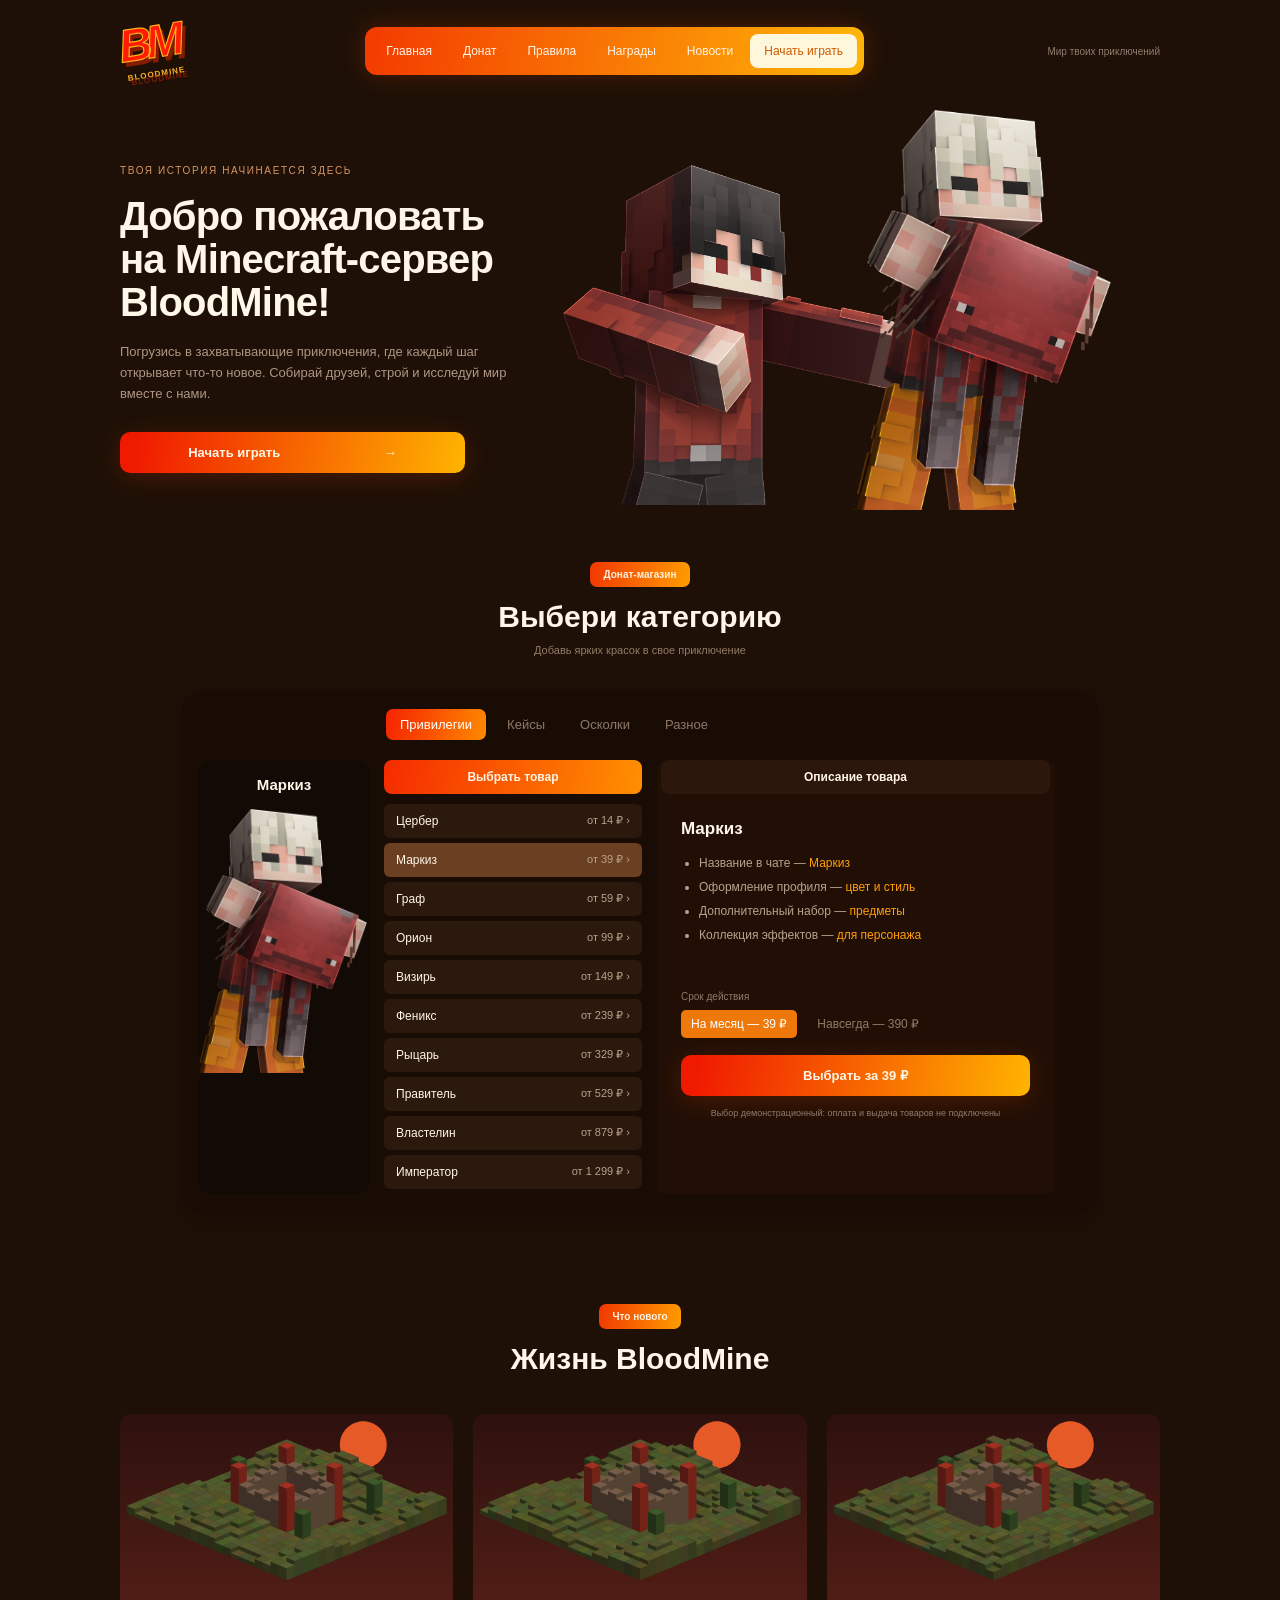
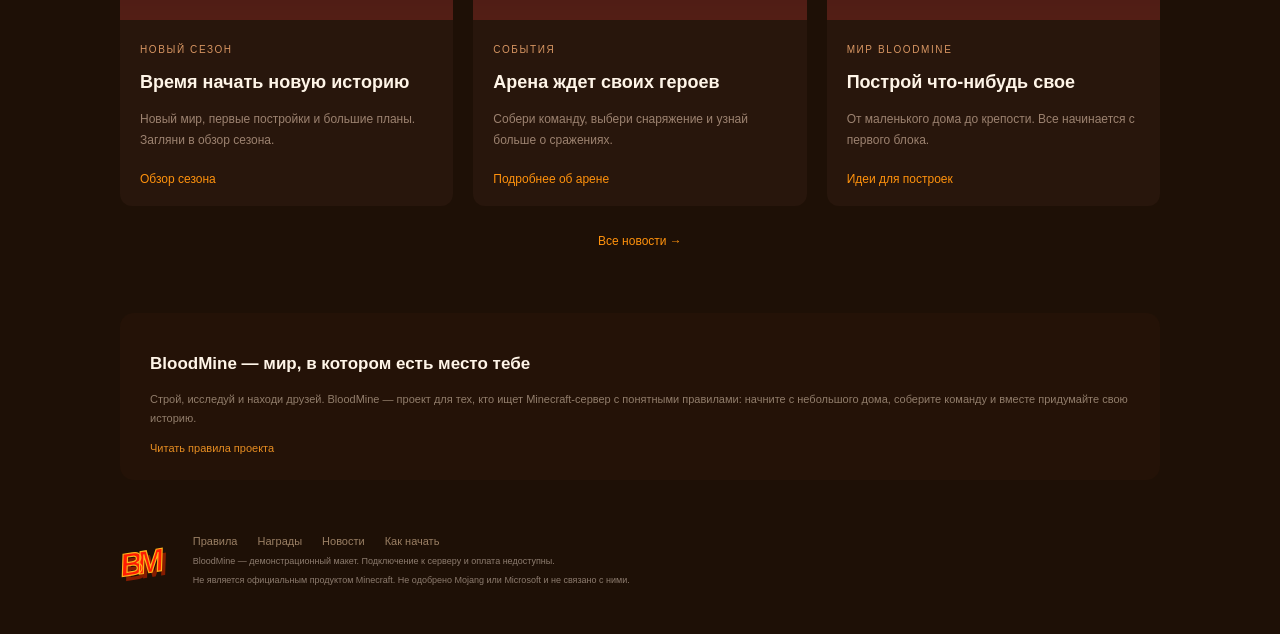
==== commit f3555591: "SEO, ссылки и подключение файлов" ====
--- a/index.html
+++ b/index.html
@@ -1,54 +1,54 @@
 <!DOCTYPE html>
-<html lang="en">
+<html lang="ru">
 <head>
   <meta charset="UTF-8">
-  <title>Главная</title>
-  <meta name="description" content="Лучший Minecraft сервер. Minecraft сервер, играть Minecraft, сервер Minecraft, лучший сервер.">
-  <meta name="keywords" content="minecraft, сервер, сервер майнкрафт, майнкрафт сервер, лучший сервер, донат, minecraft сервер">
-  <script src="assets/js/catalog.js"></script>
-  <script src="assets/js/widgets.js"></script>
-  <link rel="stylesheet" href="assets/css/components.css">
+  <meta name="viewport" content="width=device-width, initial-scale=1">
+  <title>BloodMine — Minecraft-сервер: донат, правила, новости</title>
+  <meta name="description" content="Сайт Minecraft-проекта BloodMine: каталог привилегий, кейсов и осколков, правила, награды и новости. Демонстрационный макет: оплата не подключена.">
+  <link rel="icon" href="data:image/svg+xml,%3Csvg xmlns='http://www.w3.org/2000/svg' viewBox='0 0 32 32'%3E%3Crect width='32' height='32' rx='7' fill='%231e1006'/%3E%3Ctext x='16' y='22' font-size='16' font-family='Arial' font-weight='bold' text-anchor='middle' fill='%23ff1b04'%3EBM%3C/text%3E%3C/svg%3E">
   <link rel="stylesheet" href="assets/css/styles.css">
+  <script src="assets/js/app.js" defer></script>
 </head>
 <body>
-    <div class="header wrap">
-      <a class="logo" href="index.html">BM<span>BLOODMINE</span></a>
-      <div class="nav">
-        <a href="index.html">Главная</a><a href="index.html#shop">Донат</a><a href="rules.html">Правила</a><a href="rewards.html">Награды</a>
-        <a class="nav-light" href="how-to-play.html">Начать играть</a>
-      </div>
+    <a class="skip-link" href="#main">К основному содержимому</a>
+    <header class="header wrap">
+      <a class="logo" href="index.html" aria-label="BloodMine — на главную">BM<span>BLOODMINE</span></a>
+      <nav class="nav" aria-label="Основное меню">
+        <a href="index.html" aria-current="page">Главная</a><a href="index.html#shop">Донат</a><a href="rules.html">Правила</a><a href="rewards.html">Награды</a><a href="news.html">Новости</a><a class="nav-light" href="how-to-play.html">Начать играть</a>
+      </nav>
       <div class="header-note">Мир твоих приключений</div>
-    </div>
-    <div class="hero wrap">
-      <div class="hero-copy"><span class="eyebrow">Твоя история начинается здесь</span><h2>Добро пожаловать<br>на наш уникальный<br><span>BloodMine!</span></h2>
+    </header>
+    <main id="main">
+    <section class="hero wrap" aria-labelledby="hero-title">
+      <div class="hero-copy"><span class="eyebrow">Твоя история начинается здесь</span><h1 id="hero-title">Добро пожаловать<br>на Minecraft-сервер<br><span>BloodMine!</span></h1>
       <p>Погрузись в захватывающие приключения, где каждый шаг открывает что-то новое. Собирай друзей, строй и исследуй мир вместе с нами.</p>
-      <a class="orange hero-button" href="how-to-play.html">Начать играть <span>→</span></a></div>
-      <div class="hero-players"><img class="hero-back" src="assets/images/hero-secondary.png"><img class="hero-front" src="assets/images/player.png"></div>
-    </div>
-    <div class="shop-section wrap" id="shop">
-      <div class="section-title"><span class="pill">Донат-магазин</span><h2>Выбери категорию</h2><p>Добавь ярких красок в свое приключение</p></div>
+      <a class="orange hero-button" href="how-to-play.html">Начать играть <span aria-hidden="true">→</span></a></div>
+      <div class="hero-players"><img class="hero-back" src="assets/images/hero-secondary.png" alt="" decoding="async"><img class="hero-front" src="assets/images/player.png" alt="Персонаж BloodMine" fetchpriority="high" decoding="async"></div>
+    </section>
+    <section class="shop-section wrap" id="shop" aria-labelledby="shop-title">
+      <div class="section-title"><span class="pill">Донат-магазин</span><h2 id="shop-title">Выбери категорию</h2><p>Добавь ярких красок в свое приключение</p></div>
       <div class="store">
-        <div class="tabs"><div class="tab active" data-category="ranks" onclick="setCategory('ranks')">Привилегии</div><div class="tab" data-category="cases" onclick="setCategory('cases')">Кейсы</div><div class="tab" data-category="shards" onclick="setCategory('shards')">Осколки</div><div class="tab" data-category="other" onclick="setCategory('other')">Разное</div></div>
-        <div class="store-body"><div class="store-preview"><h4 id="preview-name">Маркиз</h4><img id="preview-image" src="assets/images/player.png"></div>
-          <div class="product-column"><div class="column-heading">Выбрать товар</div><div id="product-list"></div></div>
-          <div class="description-column"><div class="column-heading secondary">Описание товара</div><h4 id="product-name">Маркиз</h4><div id="product-description"></div><div class="term-label">Срок действия</div><div class="terms"><span class="selected" onclick="setTerm(this,'На месяц')">На месяц</span><span onclick="setTerm(this,'Навсегда')">Навсегда</span></div><button id="choose-product" class="orange" onclick="selectProduct()">Выбрать за 39 ₽</button><p class="fineprint">Посмотреть описание выбранного набора</p></div>
+        <div class="tabs" role="group" aria-label="Категории товаров"><button type="button" class="tab active" data-category="ranks" aria-pressed="true">Привилегии</button><button type="button" class="tab" data-category="cases" aria-pressed="false">Кейсы</button><button type="button" class="tab" data-category="shards" aria-pressed="false">Осколки</button><button type="button" class="tab" data-category="other" aria-pressed="false">Разное</button></div>
+        <div class="store-body"><div class="store-preview"><h3 class="title-sm" id="preview-name">Маркиз</h3><img id="preview-image" src="assets/images/player.png" alt="Превью товара «Маркиз»" decoding="async"></div>
+          <div class="product-column"><div class="column-heading">Выбрать товар</div><div id="product-list" role="group" aria-label="Список товаров"><button type="button" class="product-row" data-index="0" aria-pressed="false"><span>Цербер</span><span class="product-price">от 14 ₽ ›</span></button><button type="button" class="product-row chosen" data-index="1" aria-pressed="true"><span>Маркиз</span><span class="product-price">от 39 ₽ ›</span></button><button type="button" class="product-row" data-index="2" aria-pressed="false"><span>Граф</span><span class="product-price">от 59 ₽ ›</span></button><button type="button" class="product-row" data-index="3" aria-pressed="false"><span>Орион</span><span class="product-price">от 99 ₽ ›</span></button><button type="button" class="product-row" data-index="4" aria-pressed="false"><span>Визирь</span><span class="product-price">от 149 ₽ ›</span></button><button type="button" class="product-row" data-index="5" aria-pressed="false"><span>Феникс</span><span class="product-price">от 239 ₽ ›</span></button><button type="button" class="product-row" data-index="6" aria-pressed="false"><span>Рыцарь</span><span class="product-price">от 329 ₽ ›</span></button><button type="button" class="product-row" data-index="7" aria-pressed="false"><span>Правитель</span><span class="product-price">от 529 ₽ ›</span></button><button type="button" class="product-row" data-index="8" aria-pressed="false"><span>Властелин</span><span class="product-price">от 879 ₽ ›</span></button><button type="button" class="product-row" data-index="9" aria-pressed="false"><span>Император</span><span class="product-price">от 1 299 ₽ ›</span></button></div></div>
+          <div class="description-column"><div class="column-heading secondary">Описание товара</div><h3 class="title-sm" id="product-name">Маркиз</h3><div id="product-description" aria-live="polite"><ul><li>Название в чате — <span>Маркиз</span></li><li>Оформление профиля — <span>цвет и стиль</span></li><li>Дополнительный набор — <span>предметы</span></li><li>Коллекция эффектов — <span>для персонажа</span></li></ul></div><div class="term-label" id="term-label">Срок действия</div><div class="terms" role="group" aria-labelledby="term-label"><button type="button" class="selected" data-term="0" aria-pressed="true">На месяц — 39 ₽</button><button type="button" data-term="1" aria-pressed="false">Навсегда — 390 ₽</button></div><button type="button" id="choose-product" class="orange">Выбрать за 39 ₽</button><p class="fineprint">Выбор демонстрационный: оплата и выдача товаров не подключены</p></div>
         </div>
       </div>
-    </div>
-    <div class="wrap news-section"><div class="section-title"><span class="pill">Что нового</span><h2>Жизнь BloodMine</h2></div><div class="news-grid">
-        <div class="news-card"><img src="assets/images/season.png"><div class="news-copy"><span class="eyebrow">Новый сезон</span><h4>Время начать новую историю</h4><p>Новый мир, первые постройки и большие планы. Загляни в обзор сезона.</p><a href="article.html">Подробнее</a></div></div>
-        <div class="news-card"><img src="assets/images/arena.png"><div class="news-copy"><span class="eyebrow">События</span><h4>Арена ждет своих героев</h4><p>Собери команду, выбери снаряжение и узнай больше о сражениях.</p><a href="article.html">Подробнее</a></div></div>
-        <div class="news-card"><img src="assets/images/world.png"><div class="news-copy"><span class="eyebrow">Мир BloodMine</span><h4>Построй что-нибудь свое</h4><p>От маленького дома до крепости. Все начинается с первого блока.</p><a href="article.html">Подробнее</a></div></div>
-      </div><a class="text-link" href="news.html">Все новости →</a></div>
-    <div class="wrap about"><h4>BloodMine — мир, в котором есть место тебе</h4><p>Строй, исследуй и находи друзей. Minecraft сервер BloodMine — это Minecraft сервер для тех, кто ищет Minecraft сервер. Лучший Minecraft сервер для игры на Minecraft сервере. Здесь начинается твоя история.</p><a href="rules.html">Читать</a></div>
-    <div class="footer wrap">
-      <a class="logo small-logo" href="index.html">BM</a>
-      <div><div class="footer-links"><a href="rules.html">Правила</a><a href="news.html">Новости</a><a href="how-to-play.html">Как начать</a><a href="archive.html">Еще</a></div>
+    </section>
+    <section class="wrap news-section" aria-labelledby="news-title"><div class="section-title"><span class="pill">Что нового</span><h2 id="news-title">Жизнь BloodMine</h2></div><div class="news-grid">
+        <div class="news-card"><img src="assets/images/season.png" alt="Иллюстрация к новости «Время начать новую историю»" loading="lazy" decoding="async"><div class="news-copy"><span class="eyebrow">Новый сезон</span><h3 class="title-sm">Время начать новую историю</h3><p>Новый мир, первые постройки и большие планы. Загляни в обзор сезона.</p><a href="article.html">Обзор сезона</a></div></div>
+        <div class="news-card"><img src="assets/images/arena.png" alt="Иллюстрация к новости «Арена ждет своих героев»" loading="lazy" decoding="async"><div class="news-copy"><span class="eyebrow">События</span><h3 class="title-sm">Арена ждет своих героев</h3><p>Собери команду, выбери снаряжение и узнай больше о сражениях.</p><a href="article-arena.html">Подробнее об арене</a></div></div>
+        <div class="news-card"><img src="assets/images/world.png" alt="Иллюстрация к новости «Построй что-нибудь свое»" loading="lazy" decoding="async"><div class="news-copy"><span class="eyebrow">Мир BloodMine</span><h3 class="title-sm">Построй что-нибудь свое</h3><p>От маленького дома до крепости. Все начинается с первого блока.</p><a href="article-world.html">Идеи для построек</a></div></div>
+      </div><a class="text-link" href="news.html">Все новости →</a></section>
+    <section class="wrap about"><h2 class="title-sm">BloodMine — мир, в котором есть место тебе</h2><p>Строй, исследуй и находи друзей. BloodMine — проект для тех, кто ищет Minecraft-сервер с понятными правилами: начните с небольшого дома, соберите команду и вместе придумайте свою историю.</p><a href="rules.html">Читать правила проекта</a></section>
+    
+    </main>
+    <footer class="footer wrap">
+      <a class="logo small-logo" href="index.html" aria-label="BloodMine — на главную">BM</a>
+      <div><nav class="footer-links" aria-label="Ссылки в подвале"><a href="rules.html">Правила</a><a href="rewards.html">Награды</a><a href="news.html">Новости</a><a href="how-to-play.html">Как начать</a></nav>
       <p>BloodMine — демонстрационный макет. Подключение к серверу и оплата недоступны.</p>
       <p>Не является официальным продуктом Minecraft. Не одобрено Mojang или Microsoft и не связано с ними.</p></div>
-    </div>
-    <div class="overlay" id="dialog"><div class="modal"><div class="modal-close" onclick="closeDialog()">×</div><div class="pill">BloodMine</div><h2 id="dialog-title">Информация</h2><p id="dialog-text"></p><button class="orange" onclick="closeDialog()">Понятно</button></div></div>
-    <div class="toast" id="toast"></div>
-    <script src="assets/js/app.js"></script><script src="assets/js/effects.js"></script>
+    </footer>
+    <div class="overlay" id="dialog"><div class="modal" role="dialog" aria-modal="true" aria-labelledby="dialog-title"><button type="button" class="modal-close" data-close aria-label="Закрыть окно">×</button><div class="pill">BloodMine</div><h2 id="dialog-title">Информация</h2><p id="dialog-text"></p><button type="button" class="orange" data-close>Понятно</button></div></div>
 </body>
 </html>
--- a/assets/css/styles.css
+++ b/assets/css/styles.css
@@ -8,7 +8,6 @@
 
 body {
     margin: 0;
-    min-width: 1100px;
     color: #fff5e8;
     background: #1e1006;
     font-family: "Trebuchet MS", Arial, sans-serif;
@@ -28,7 +27,8 @@
 }
 
 .wrap {
-    width: 1040px;
+    width: 100%;
+    max-width: 1040px;
     margin: 0 auto;
 }
 
@@ -88,7 +88,7 @@
 }
 
 .header-note {
-    color: #6c523f;
+    color: #8f7c6d;
     font-size: 10px;
 }
 
@@ -100,7 +100,8 @@
 }
 
 .hero-copy {
-    width: 500px;
+    width: 100%;
+    max-width: 500px;
     position: relative;
     z-index: 1;
 }
@@ -112,24 +113,25 @@
     letter-spacing: 1.6px;
 }
 
-h2 {
+h1, h2 {
     font-size: 32px;
     line-height: 1.08;
     margin: 18px 0;
     font-weight: 900;
 }
 
-.hero h2 {
+.hero h1 {
     font-size: 40px;
     letter-spacing: -.8px;
 }
 
-.hero h2 span {
+.hero h1 span {
     color: #fff7e8;
 }
 
 .hero p {
-    width: 390px;
+    width: 100%;
+    max-width: 390px;
     font-size: 13px;
     line-height: 1.6;
     color: #ae9584;
@@ -160,7 +162,8 @@
 }
 
 .hero-button {
-    width: 345px;
+    width: 100%;
+    max-width: 345px;
     margin-top: 15px;
 }
 
@@ -183,13 +186,13 @@
     font-weight: bold;
 }
 
-.section-title h2 {
+.section-title h1, .section-title h2 {
     margin: 14px 0 10px;
     font-size: 30px;
 }
 
 .section-title p {
-    color: #8a6f5a;
+    color: #937b67;
     font-size: 11px;
 }
 
@@ -198,7 +201,8 @@
 }
 
 .store {
-    width: 918px;
+    width: 100%;
+    max-width: 918px;
     margin: auto;
     padding: 18px;
     border-radius: 20px;
@@ -216,7 +220,7 @@
     padding: 8px 14px;
     font-size: 13px;
     cursor: pointer;
-    color: #8a7464;
+    color: #8e7869;
     border-radius: 7px;
 }
 
@@ -238,12 +242,12 @@
     overflow: hidden;
 }
 
-h4 {
+.title-sm {
     margin: 16px 0;
     font-size: 17px;
 }
 
-.store-preview h4 {
+.store-preview .title-sm {
     font-size: 15px;
 }
 
@@ -302,7 +306,7 @@
     border-radius: 10px;
 }
 
-.description-column h4 {
+.description-column .title-sm {
     margin: 25px 20px 12px;
     font-size: 17px;
 }
@@ -321,7 +325,7 @@
 
 .term-label {
     font-size: 10px;
-    color: #775e4b;
+    color: #8f7b6b;
     margin: 15px 20px 8px;
 }
 
@@ -330,10 +334,10 @@
     gap: 10px;
     font-size: 10px;
     margin: 0 20px 17px;
-    color: #826953;
-}
-
-.terms span {
+    color: #917b68;
+}
+
+.terms button {
     padding: 7px 10px;
     border-radius: 5px;
     cursor: pointer;
@@ -347,11 +351,11 @@
 .description-column .orange {
     display: block;
     margin: 0 20px;
-    width: 350px;
+    width: calc(100% - 40px);
 }
 
 .fineprint {
-    color: #5c402c;
+    color: #8f7b6d;
     font-size: 9px;
     text-align: center;
     margin: 12px 0 0;
@@ -383,7 +387,7 @@
     padding: 20px;
 }
 
-.news-copy h4 {
+.news-copy .title-sm {
     font-size: 18px;
 }
 
@@ -414,7 +418,7 @@
 }
 
 .about p {
-    color: #765c46;
+    color: #917d6b;
     font-size: 11px;
     line-height: 1.7;
 }
@@ -443,7 +447,7 @@
 }
 
 .footer p {
-    color: #614a38;
+    color: #8c7b6e;
     font-size: 9px;
     margin: 9px 0;
 }
@@ -461,12 +465,14 @@
     color: #a58b76;
     font-size: 12px;
     margin: auto auto 25px;
-    width: 800px;
+    width: 100%;
+    max-width: 800px;
     line-height: 1.8;
 }
 
 .rules-list {
-    width: 800px;
+    width: 100%;
+    max-width: 800px;
     margin: auto;
 }
 
@@ -503,7 +509,8 @@
 }
 
 .bottom-help {
-    width: 800px;
+    width: 100%;
+    max-width: 800px;
     margin: 45px auto;
     padding: 25px;
     background: #261407;
@@ -547,13 +554,13 @@
     margin: auto;
 }
 
-.reward-card h4 {
+.reward-card .title-sm {
     margin: 3px 0 10px;
 }
 
 .reward-card p {
     font-size: 11px;
-    color: #6d3219;
+    color: #260c03;
     min-height: 30px;
 }
 
@@ -592,7 +599,8 @@
 }
 
 .guide-steps {
-    width: 600px;
+    width: 100%;
+    max-width: 600px;
 }
 
 .guide-step {
@@ -607,7 +615,7 @@
     font-size: 11px;
 }
 
-.guide-step h4 {
+.guide-step .title-sm {
     margin: 10px 0;
 }
 
@@ -624,7 +632,7 @@
 
 .guide-player {
     width: 250px;
-    height: 375px;
+    height: auto;
     margin-top: 35px;
 }
 
@@ -675,48 +683,52 @@
 }
 
 .article-page {
-    width: 850px;
+    width: 100%;
+    max-width: 850px;
     padding: 30px 0;
 }
 
 .breadcrumbs {
-    color: #886c54;
+    color: #937963;
     font-size: 11px;
     margin: 0 0 35px;
 }
 
-.article-page h2 {
+.article-page h1 {
     font-size: 38px;
     margin: 20px 0;
 }
 
 .article-meta {
-    color: #71553f;
+    color: #907a69;
     font-size: 10px;
 }
 
 .article-cover {
-    width: 850px;
+    width: 100%;
+    height: auto;
     border-radius: 12px;
     margin-top: 20px;
 }
 
 .article-body {
-    width: 730px;
+    width: 100%;
+    max-width: 730px;
     margin: 30px auto;
     font-size: 14px;
     line-height: 1.9;
     color: #b99d85;
 }
 
-.article-body h4 {
+.article-body .title-sm {
     color: #fff1df;
     font-size: 22px;
     margin-top: 32px;
 }
 
 .article-body img {
-    width: 730px;
+    width: 100%;
+    height: auto;
     margin: 20px 0;
 }
 
@@ -742,7 +754,8 @@
 }
 
 .modal {
-    width: 470px;
+    width: calc(100% - 32px);
+    max-width: 470px;
     padding: 40px;
     border-radius: 15px;
     background: #2b180c;
@@ -811,3 +824,341 @@
     max-height: 300px;
     object-fit: contain;
 }
+
+
+/* ===================== правки после аудита ===================== */
+
+/* доступность */
+.skip-link {
+    position: absolute;
+    left: -9999px;
+    top: 0;
+    z-index: 60;
+    padding: 10px 14px;
+    background: #fff7db;
+    color: #cb5a02;
+    border-radius: 0 0 8px 0;
+}
+
+.skip-link:focus {
+    left: 0;
+}
+
+:focus-visible {
+    outline: 2px solid #ffb11a;
+    outline-offset: 2px;
+}
+
+.tab {
+    background: transparent;
+    font-family: inherit;
+}
+
+.terms button {
+    background: transparent;
+    font-family: inherit;
+    font-size: 12px;
+    color: inherit;
+}
+
+.product-row {
+    width: 100%;
+    border: 0;
+    color: inherit;
+    text-align: left;
+    font-family: inherit;
+}
+
+.rule-heading {
+    width: 100%;
+    border: 0;
+    background: transparent;
+    color: inherit;
+    text-align: left;
+    font-family: inherit;
+}
+
+.modal-close {
+    background: transparent;
+    border: 0;
+    line-height: 1;
+    padding: 4px 8px;
+}
+
+.title-sm {
+    font-weight: bold;
+    line-height: normal;
+}
+
+.news-card:hover,
+.reward-card:hover {
+    box-shadow: 0 0 16px #ff5a0026;
+}
+
+img {
+    max-width: 100%;
+}
+
+/* планшет и узкий десктоп */
+@media (max-width: 1072px) {
+    .wrap,
+    .inner-page {
+        padding-left: 16px;
+        padding-right: 16px;
+    }
+
+    .hero {
+        overflow: hidden;
+    }
+}
+
+/* планшет и телефон */
+@media (max-width: 900px) {
+    body {
+        font-size: 16px;
+    }
+
+    .header {
+        height: auto;
+        flex-direction: column;
+        align-items: flex-start;
+        gap: 12px;
+        padding-top: 14px;
+        padding-bottom: 14px;
+    }
+
+    .nav {
+        flex-wrap: wrap;
+        width: 100%;
+    }
+
+    .nav a {
+        font-size: 14px;
+        padding: 10px 12px;
+    }
+
+    .header-note {
+        display: none;
+    }
+
+    .hero {
+        height: auto;
+        flex-direction: column;
+        align-items: stretch;
+        padding-top: 10px;
+    }
+
+    .hero-copy,
+    .hero p,
+    .hero-button {
+        max-width: none;
+    }
+
+    .hero h1 {
+        font-size: 32px;
+    }
+
+    .hero p {
+        font-size: 15px;
+    }
+
+    .hero-button span {
+        margin-left: 48px;
+    }
+
+    .hero-players {
+        position: relative;
+        left: auto;
+        top: auto;
+        width: 100%;
+        height: 300px;
+        margin-top: 10px;
+    }
+
+    .hero-back {
+        left: 0;
+        top: 40px;
+        height: 240px;
+    }
+
+    .hero-front {
+        left: auto;
+        right: 8%;
+        top: 0;
+        height: 290px;
+    }
+
+    .store {
+        padding: 12px;
+    }
+
+    .tabs {
+        margin: 0 0 16px;
+        flex-wrap: wrap;
+    }
+
+    .store-body {
+        flex-direction: column;
+    }
+
+    .store-preview,
+    .product-column,
+    .description-column {
+        width: 100%;
+    }
+
+    .store-preview img {
+        display: block;
+        width: auto;
+        max-width: 100%;
+        max-height: 220px;
+        margin: 0 auto;
+    }
+
+    .news-grid,
+    .rewards-grid {
+        grid-template-columns: repeat(2, 1fr);
+    }
+
+    .inner-page {
+        min-height: 0;
+    }
+
+    .guide-layout {
+        flex-direction: column;
+        gap: 20px;
+    }
+
+    .guide-player {
+        align-self: center;
+        margin-top: 0;
+    }
+
+    .news-wide {
+        flex-direction: column;
+        align-items: flex-start;
+        gap: 20px;
+        padding: 16px;
+    }
+
+    .news-wide > img {
+        width: 100%;
+        max-width: 300px;
+    }
+
+    .reward-banner {
+        flex-direction: column;
+        align-items: flex-start;
+        gap: 20px;
+        padding: 20px;
+    }
+
+    .footer {
+        flex-direction: column;
+        align-items: flex-start;
+        gap: 16px;
+        padding: 32px 16px;
+    }
+
+    .footer-links {
+        flex-wrap: wrap;
+        gap: 12px 20px;
+    }
+
+    .article-body {
+        font-size: 16px;
+    }
+
+    /* минимальные размеры текста: не мельче 14px */
+    .section-title p,
+    .news-copy p,
+    .news-copy a,
+    .text-link,
+    .rules-intro,
+    .rule-heading,
+    .rule-content,
+    .guide-step p,
+    .guide-step a,
+    .guide-note p,
+    .bottom-help p,
+    .reward-card p,
+    .reward-banner p,
+    .reward-banner a,
+    .news-wide p,
+    .news-wide a,
+    .about p,
+    .about a,
+    .footer p,
+    .footer-links,
+    .fineprint,
+    .term-label,
+    .terms button,
+    .article-meta,
+    .breadcrumbs,
+    .article-bottom,
+    .eyebrow,
+    .pill,
+    .tab,
+    .column-heading,
+    .product-row,
+    .product-price,
+    .description-column ul {
+        font-size: 14px;
+    }
+}
+
+/* телефон */
+@media (max-width: 600px) {
+    .news-grid,
+    .rewards-grid {
+        grid-template-columns: 1fr;
+    }
+
+    .hero h1 {
+        font-size: 28px;
+    }
+
+    .section-title h1,
+    .section-title h2 {
+        font-size: 26px;
+    }
+
+    .article-page h1 {
+        font-size: 28px;
+    }
+
+    .hero-players {
+        height: 260px;
+    }
+
+    .hero-back {
+        height: 200px;
+    }
+
+    .hero-front {
+        height: 250px;
+    }
+
+    .description-column .title-sm {
+        margin-left: 12px;
+        margin-right: 12px;
+    }
+
+    .description-column ul {
+        padding-left: 30px;
+        padding-right: 12px;
+    }
+
+    .logo {
+        font-size: 40px;
+    }
+
+    .modal {
+        padding: 28px 20px;
+    }
+
+    .article-bottom {
+        flex-direction: column;
+        gap: 12px;
+    }
+}
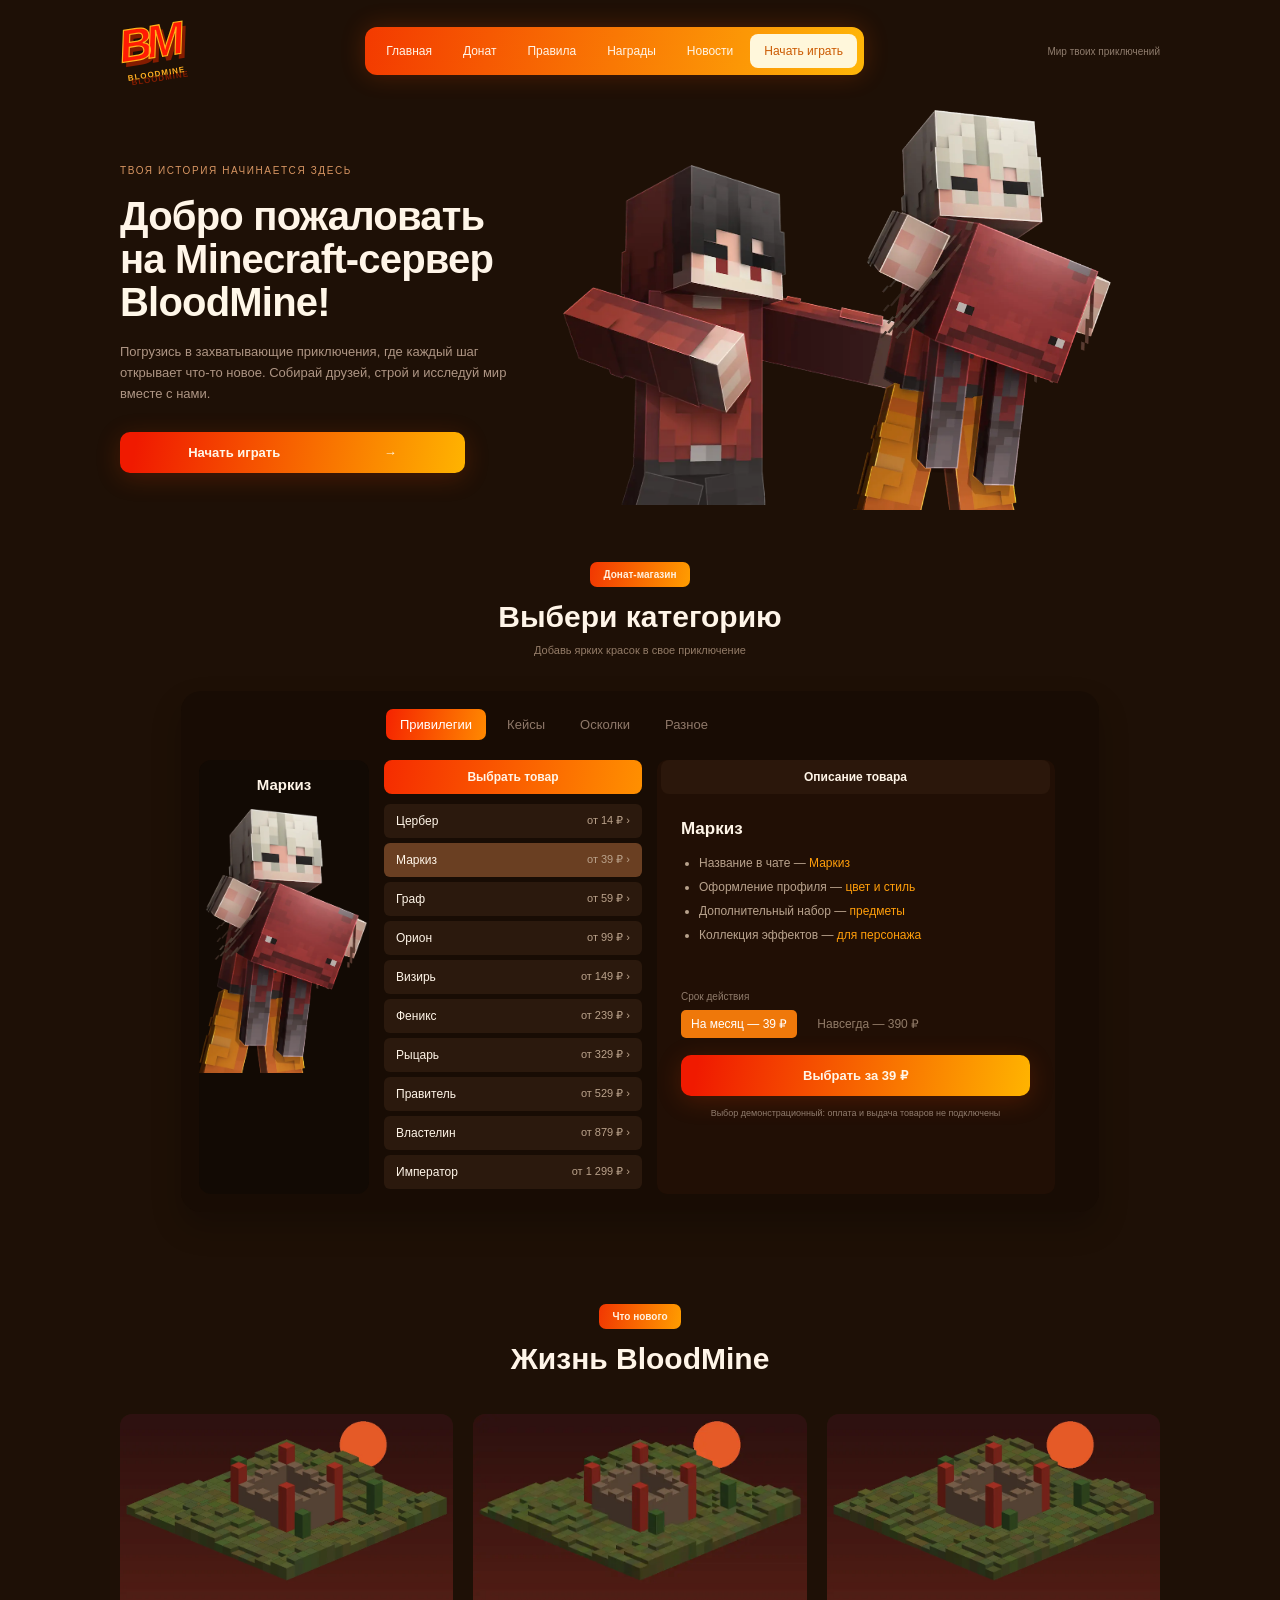
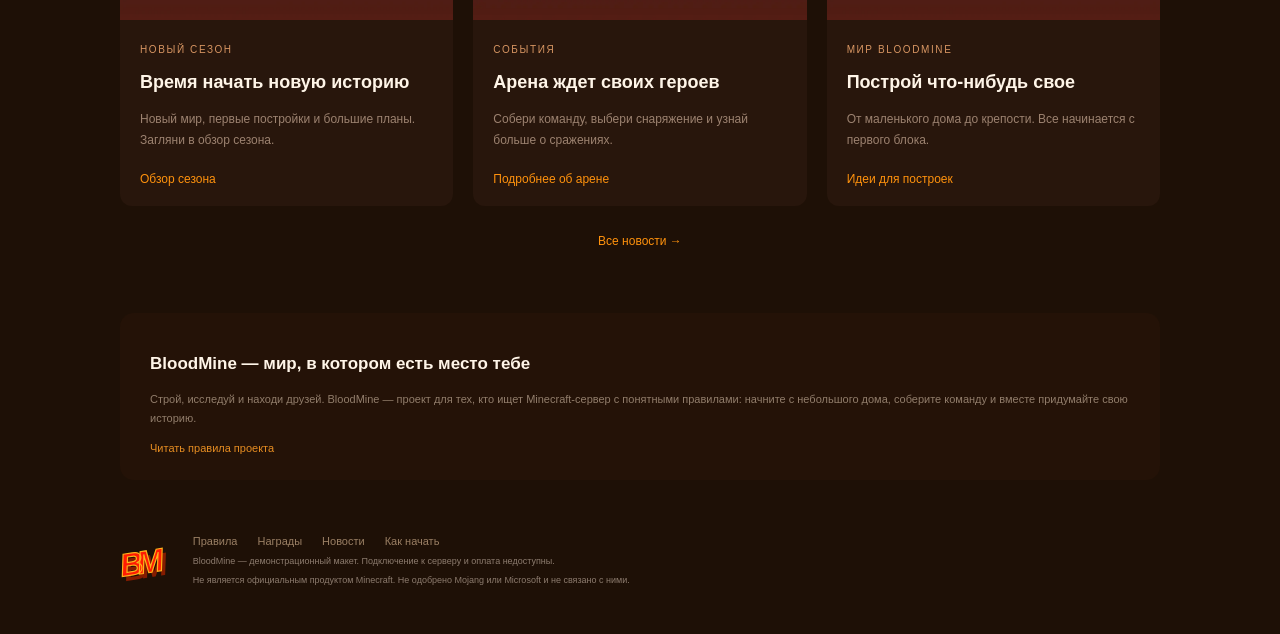
==== commit 793223a2: "Оптимизация изображений: PNG → WebP, width/height" ====
--- a/index.html
+++ b/index.html
@@ -23,22 +23,22 @@
       <div class="hero-copy"><span class="eyebrow">Твоя история начинается здесь</span><h1 id="hero-title">Добро пожаловать<br>на Minecraft-сервер<br><span>BloodMine!</span></h1>
       <p>Погрузись в захватывающие приключения, где каждый шаг открывает что-то новое. Собирай друзей, строй и исследуй мир вместе с нами.</p>
       <a class="orange hero-button" href="how-to-play.html">Начать играть <span aria-hidden="true">→</span></a></div>
-      <div class="hero-players"><img class="hero-back" src="assets/images/hero-secondary.png" alt="" decoding="async"><img class="hero-front" src="assets/images/player.png" alt="Персонаж BloodMine" fetchpriority="high" decoding="async"></div>
+      <div class="hero-players"><img width="850" height="835" class="hero-back" src="assets/images/hero-secondary.webp" alt="" decoding="async"><img width="850" height="1317" class="hero-front" src="assets/images/player.webp" alt="Персонаж BloodMine" fetchpriority="high" decoding="async"></div>
     </section>
     <section class="shop-section wrap" id="shop" aria-labelledby="shop-title">
       <div class="section-title"><span class="pill">Донат-магазин</span><h2 id="shop-title">Выбери категорию</h2><p>Добавь ярких красок в свое приключение</p></div>
       <div class="store">
         <div class="tabs" role="group" aria-label="Категории товаров"><button type="button" class="tab active" data-category="ranks" aria-pressed="true">Привилегии</button><button type="button" class="tab" data-category="cases" aria-pressed="false">Кейсы</button><button type="button" class="tab" data-category="shards" aria-pressed="false">Осколки</button><button type="button" class="tab" data-category="other" aria-pressed="false">Разное</button></div>
-        <div class="store-body"><div class="store-preview"><h3 class="title-sm" id="preview-name">Маркиз</h3><img id="preview-image" src="assets/images/player.png" alt="Превью товара «Маркиз»" decoding="async"></div>
+        <div class="store-body"><div class="store-preview"><h3 class="title-sm" id="preview-name">Маркиз</h3><img width="850" height="1317" id="preview-image" src="assets/images/player.webp" alt="Превью товара «Маркиз»" decoding="async"></div>
           <div class="product-column"><div class="column-heading">Выбрать товар</div><div id="product-list" role="group" aria-label="Список товаров"><button type="button" class="product-row" data-index="0" aria-pressed="false"><span>Цербер</span><span class="product-price">от 14 ₽ ›</span></button><button type="button" class="product-row chosen" data-index="1" aria-pressed="true"><span>Маркиз</span><span class="product-price">от 39 ₽ ›</span></button><button type="button" class="product-row" data-index="2" aria-pressed="false"><span>Граф</span><span class="product-price">от 59 ₽ ›</span></button><button type="button" class="product-row" data-index="3" aria-pressed="false"><span>Орион</span><span class="product-price">от 99 ₽ ›</span></button><button type="button" class="product-row" data-index="4" aria-pressed="false"><span>Визирь</span><span class="product-price">от 149 ₽ ›</span></button><button type="button" class="product-row" data-index="5" aria-pressed="false"><span>Феникс</span><span class="product-price">от 239 ₽ ›</span></button><button type="button" class="product-row" data-index="6" aria-pressed="false"><span>Рыцарь</span><span class="product-price">от 329 ₽ ›</span></button><button type="button" class="product-row" data-index="7" aria-pressed="false"><span>Правитель</span><span class="product-price">от 529 ₽ ›</span></button><button type="button" class="product-row" data-index="8" aria-pressed="false"><span>Властелин</span><span class="product-price">от 879 ₽ ›</span></button><button type="button" class="product-row" data-index="9" aria-pressed="false"><span>Император</span><span class="product-price">от 1 299 ₽ ›</span></button></div></div>
           <div class="description-column"><div class="column-heading secondary">Описание товара</div><h3 class="title-sm" id="product-name">Маркиз</h3><div id="product-description" aria-live="polite"><ul><li>Название в чате — <span>Маркиз</span></li><li>Оформление профиля — <span>цвет и стиль</span></li><li>Дополнительный набор — <span>предметы</span></li><li>Коллекция эффектов — <span>для персонажа</span></li></ul></div><div class="term-label" id="term-label">Срок действия</div><div class="terms" role="group" aria-labelledby="term-label"><button type="button" class="selected" data-term="0" aria-pressed="true">На месяц — 39 ₽</button><button type="button" data-term="1" aria-pressed="false">Навсегда — 390 ₽</button></div><button type="button" id="choose-product" class="orange">Выбрать за 39 ₽</button><p class="fineprint">Выбор демонстрационный: оплата и выдача товаров не подключены</p></div>
         </div>
       </div>
     </section>
     <section class="wrap news-section" aria-labelledby="news-title"><div class="section-title"><span class="pill">Что нового</span><h2 id="news-title">Жизнь BloodMine</h2></div><div class="news-grid">
-        <div class="news-card"><img src="assets/images/season.png" alt="Иллюстрация к новости «Время начать новую историю»" loading="lazy" decoding="async"><div class="news-copy"><span class="eyebrow">Новый сезон</span><h3 class="title-sm">Время начать новую историю</h3><p>Новый мир, первые постройки и большие планы. Загляни в обзор сезона.</p><a href="article.html">Обзор сезона</a></div></div>
-        <div class="news-card"><img src="assets/images/arena.png" alt="Иллюстрация к новости «Арена ждет своих героев»" loading="lazy" decoding="async"><div class="news-copy"><span class="eyebrow">События</span><h3 class="title-sm">Арена ждет своих героев</h3><p>Собери команду, выбери снаряжение и узнай больше о сражениях.</p><a href="article-arena.html">Подробнее об арене</a></div></div>
-        <div class="news-card"><img src="assets/images/world.png" alt="Иллюстрация к новости «Построй что-нибудь свое»" loading="lazy" decoding="async"><div class="news-copy"><span class="eyebrow">Мир BloodMine</span><h3 class="title-sm">Построй что-нибудь свое</h3><p>От маленького дома до крепости. Все начинается с первого блока.</p><a href="article-world.html">Идеи для построек</a></div></div>
+        <div class="news-card"><img width="850" height="527" src="assets/images/season.webp" alt="Иллюстрация к новости «Время начать новую историю»" loading="lazy" decoding="async"><div class="news-copy"><span class="eyebrow">Новый сезон</span><h3 class="title-sm">Время начать новую историю</h3><p>Новый мир, первые постройки и большие планы. Загляни в обзор сезона.</p><a href="article.html">Обзор сезона</a></div></div>
+        <div class="news-card"><img width="849" height="526" src="assets/images/arena.webp" alt="Иллюстрация к новости «Арена ждет своих героев»" loading="lazy" decoding="async"><div class="news-copy"><span class="eyebrow">События</span><h3 class="title-sm">Арена ждет своих героев</h3><p>Собери команду, выбери снаряжение и узнай больше о сражениях.</p><a href="article-arena.html">Подробнее об арене</a></div></div>
+        <div class="news-card"><img width="850" height="527" src="assets/images/world.webp" alt="Иллюстрация к новости «Построй что-нибудь свое»" loading="lazy" decoding="async"><div class="news-copy"><span class="eyebrow">Мир BloodMine</span><h3 class="title-sm">Построй что-нибудь свое</h3><p>От маленького дома до крепости. Все начинается с первого блока.</p><a href="article-world.html">Идеи для построек</a></div></div>
       </div><a class="text-link" href="news.html">Все новости →</a></section>
     <section class="wrap about"><h2 class="title-sm">BloodMine — мир, в котором есть место тебе</h2><p>Строй, исследуй и находи друзей. BloodMine — проект для тех, кто ищет Minecraft-сервер с понятными правилами: начните с небольшого дома, соберите команду и вместе придумайте свою историю.</p><a href="rules.html">Читать правила проекта</a></section>
     
--- a/assets/css/styles.css
+++ b/assets/css/styles.css
@@ -897,6 +897,7 @@
 
 img {
     max-width: 100%;
+    height: auto;
 }
 
 /* планшет и узкий десктоп */
